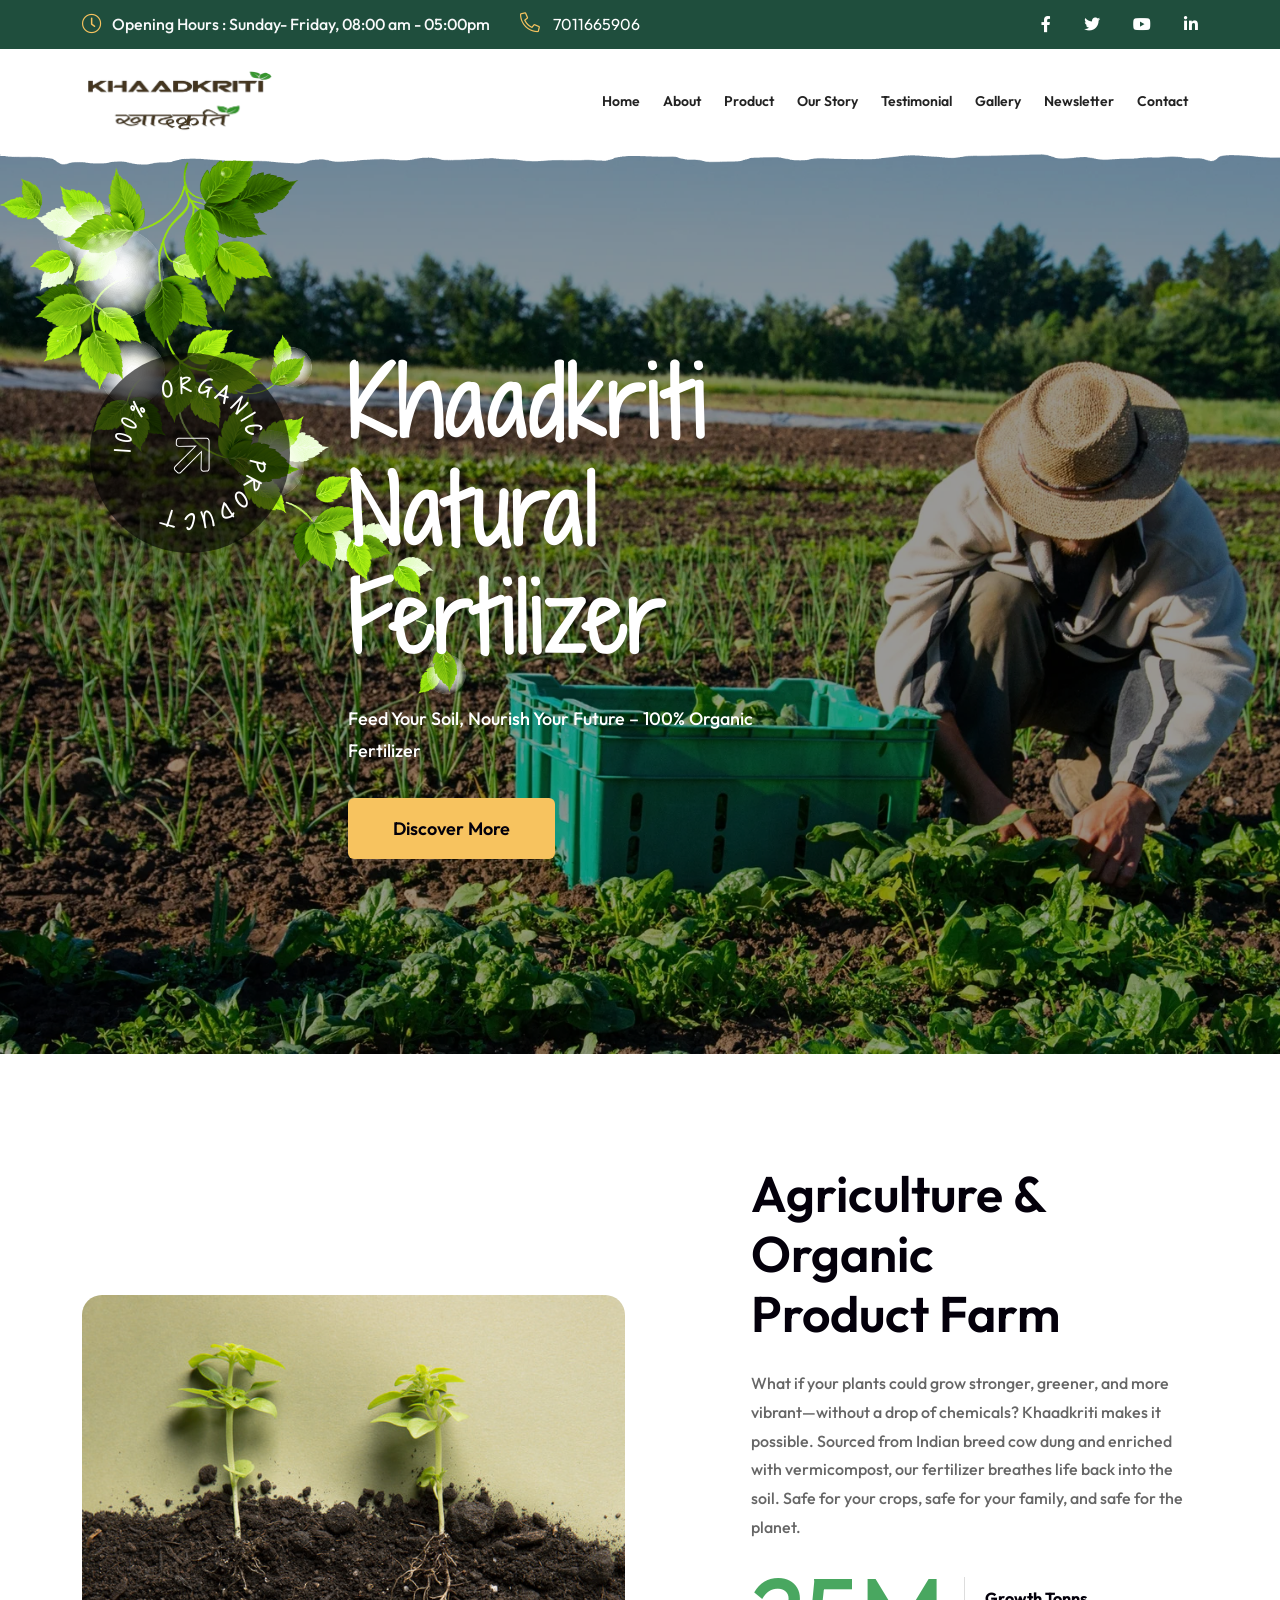
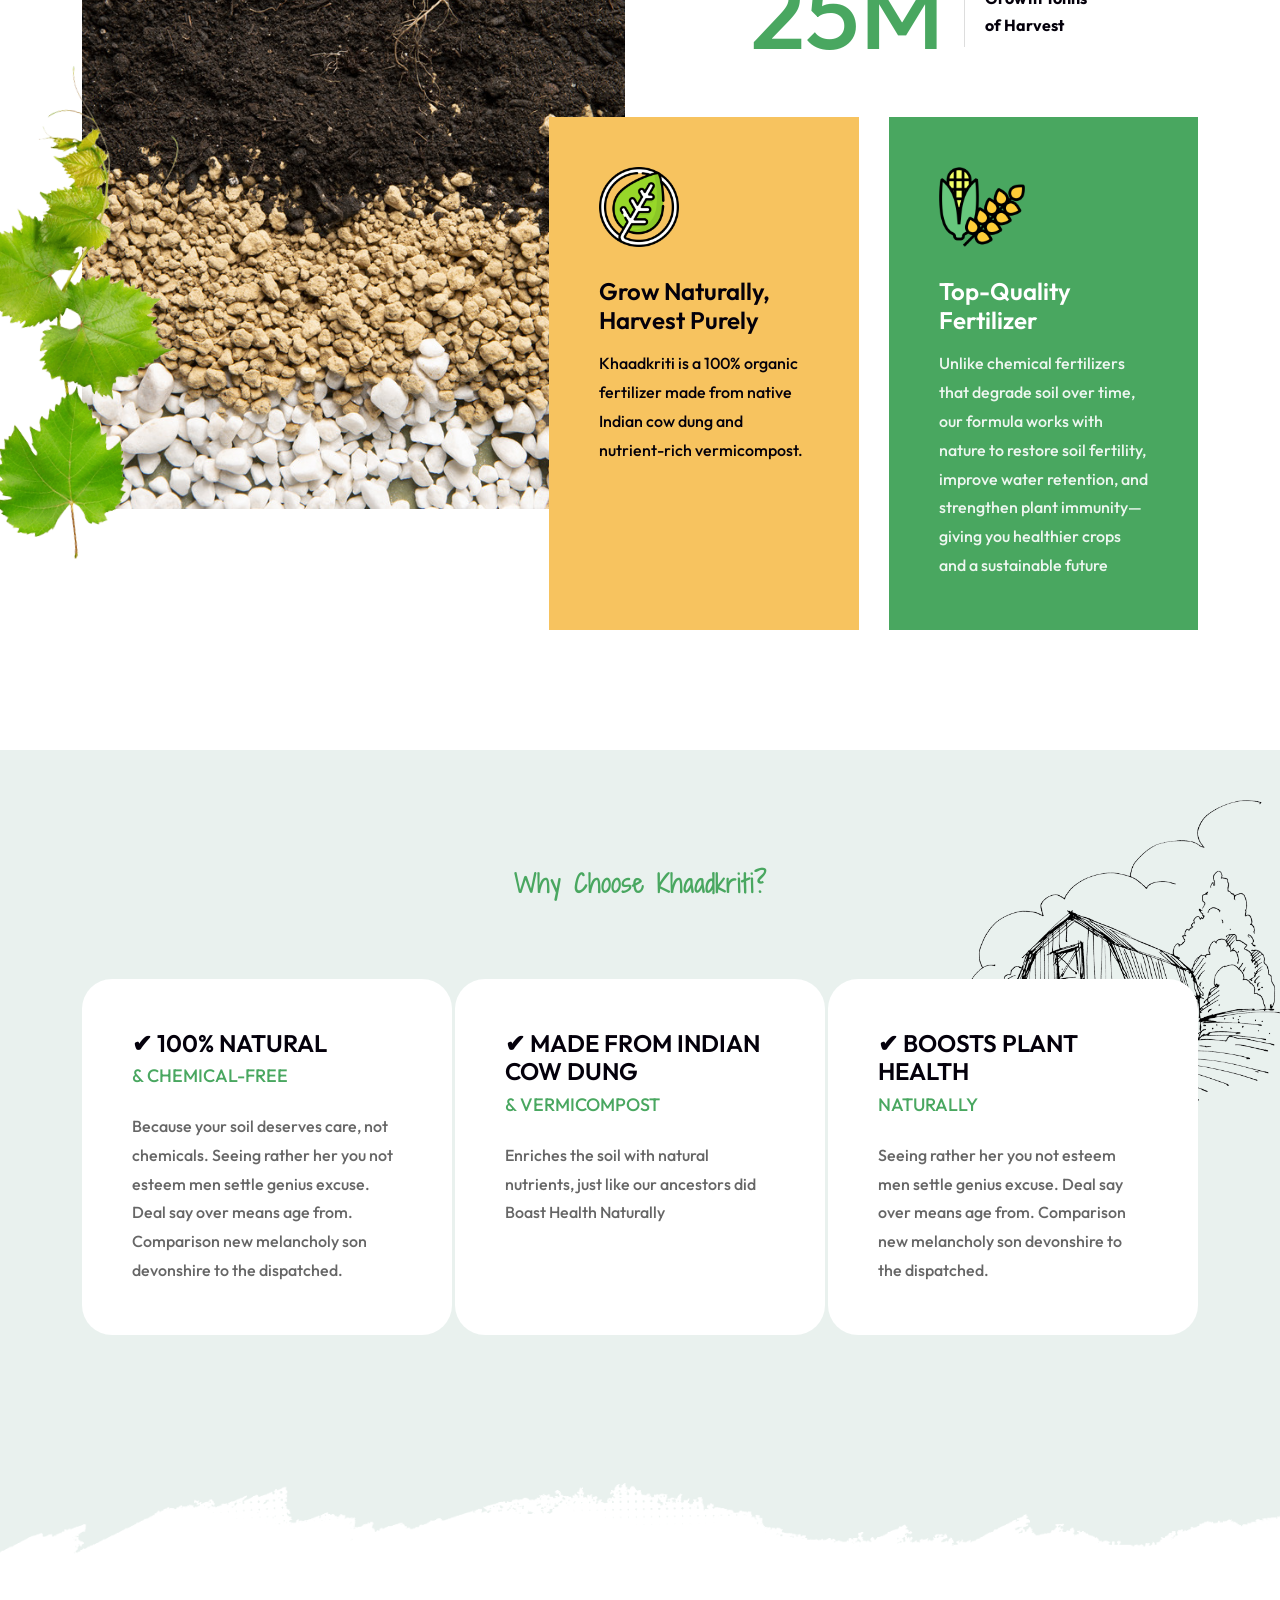
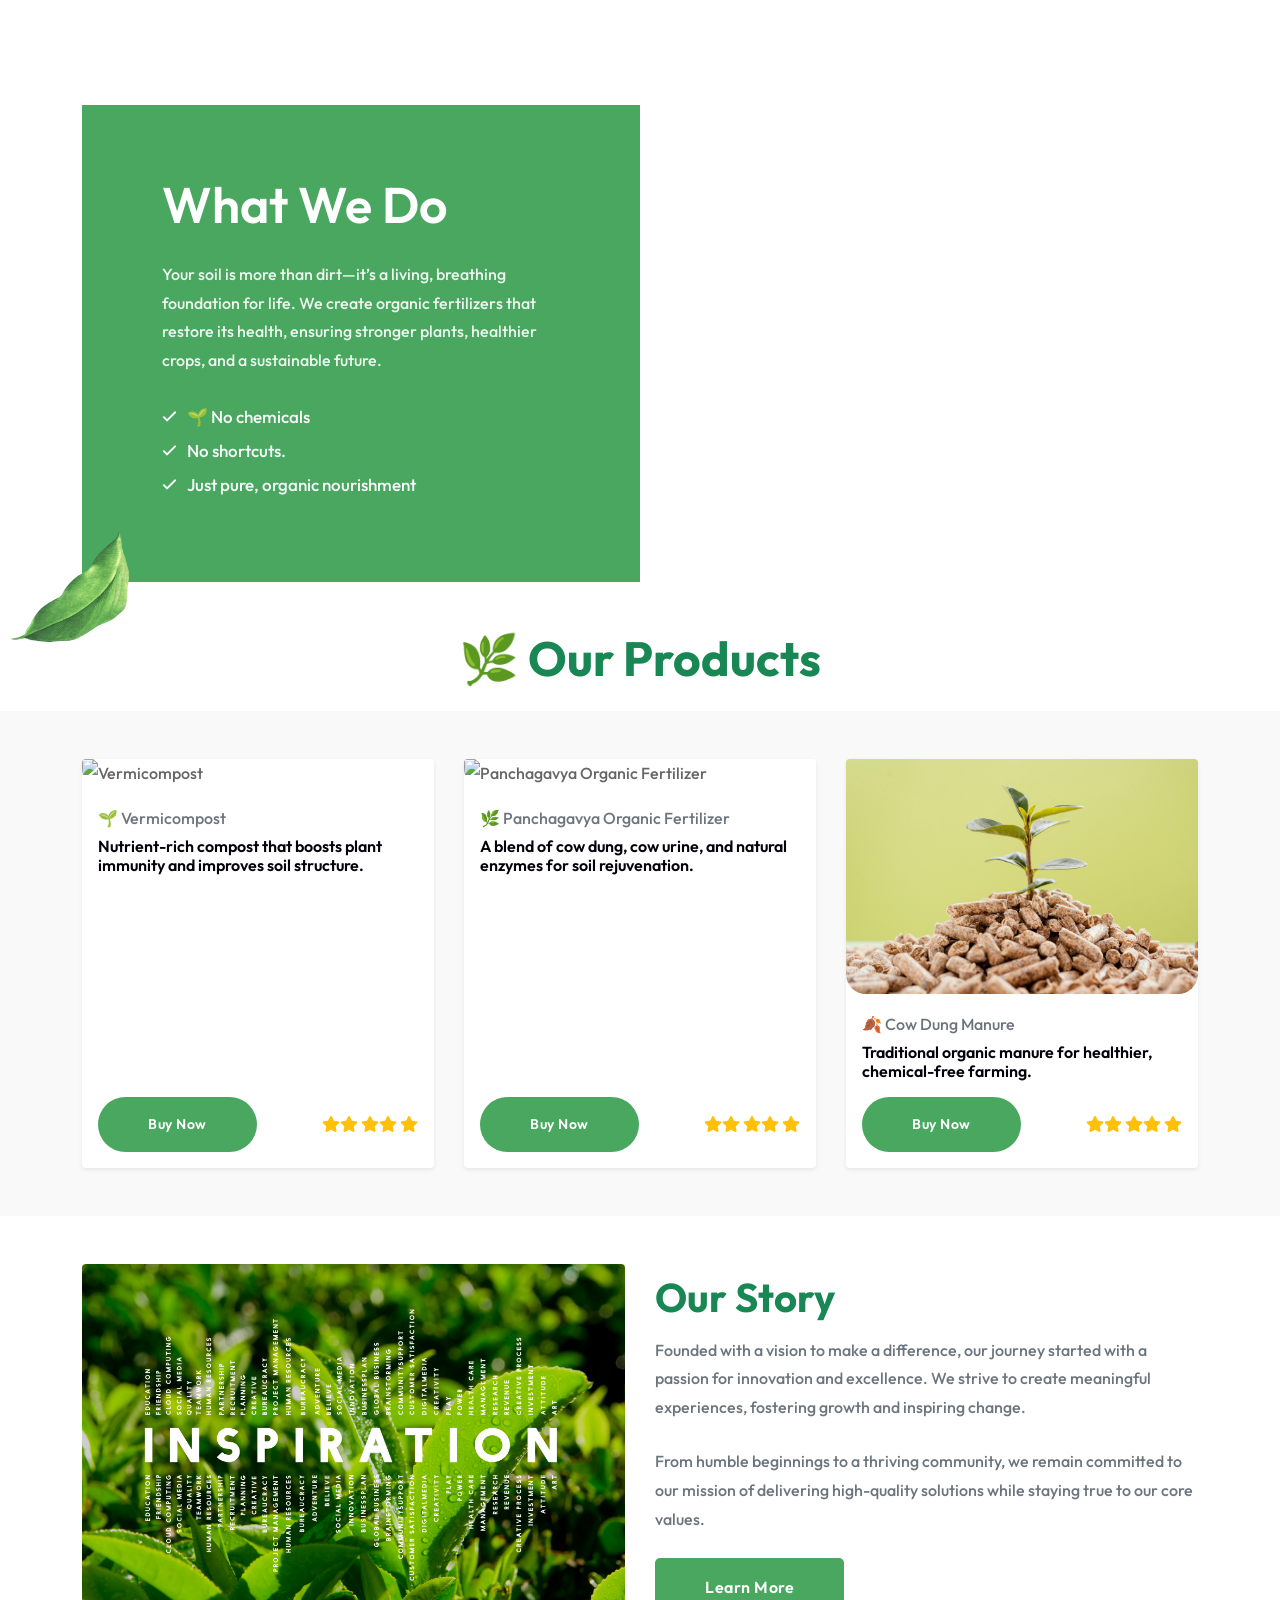
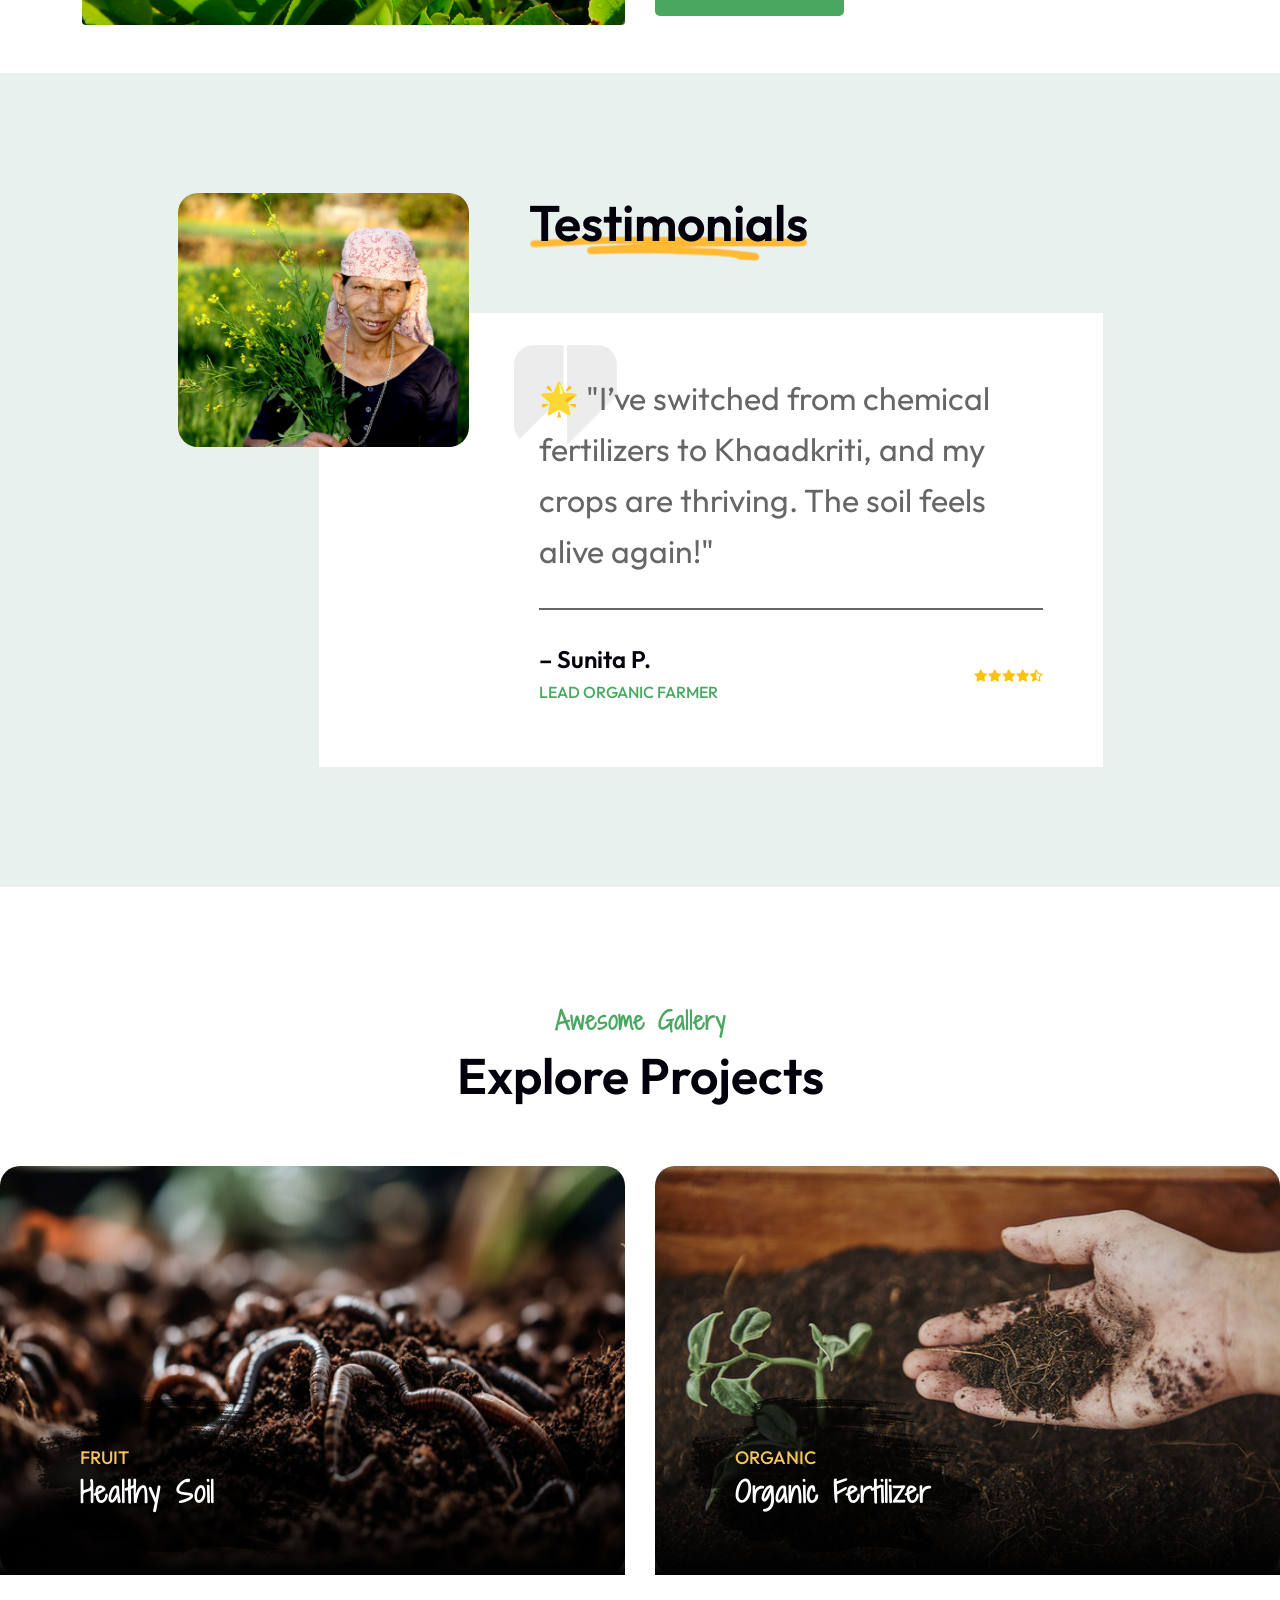
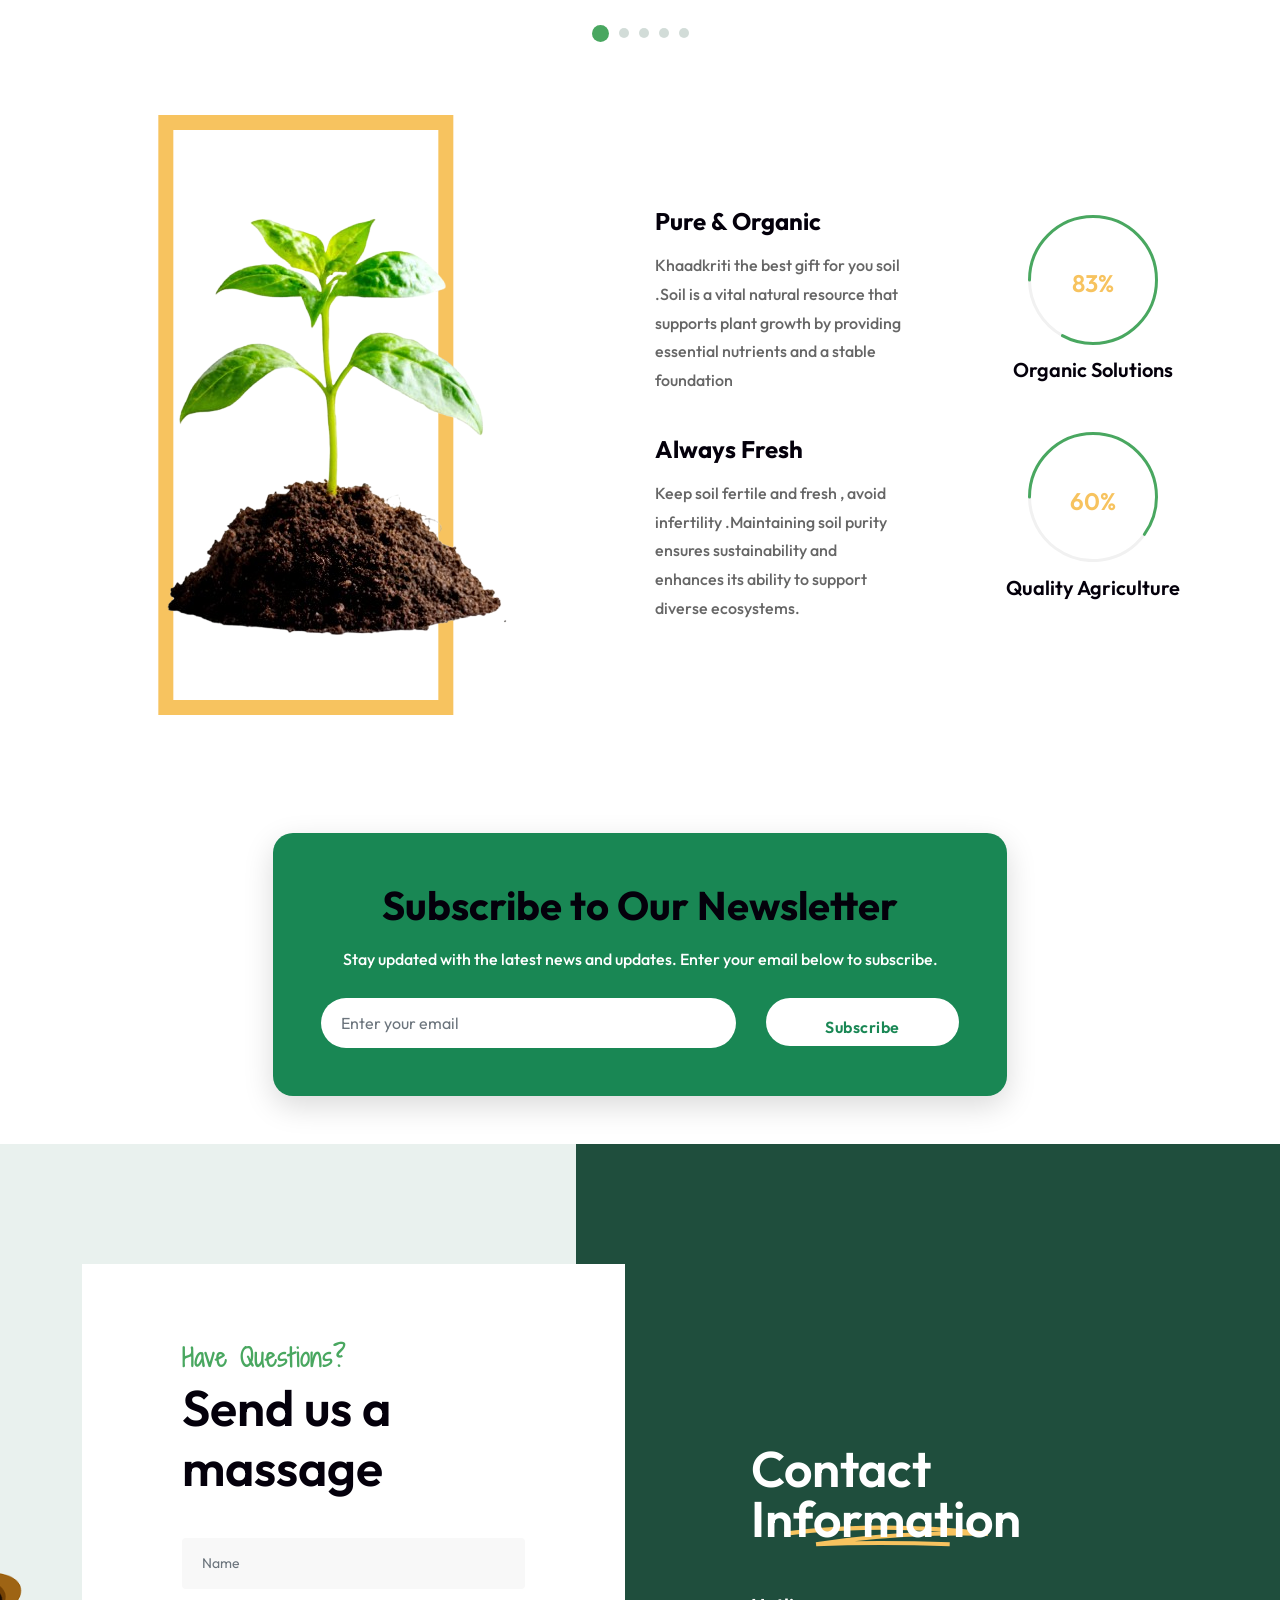
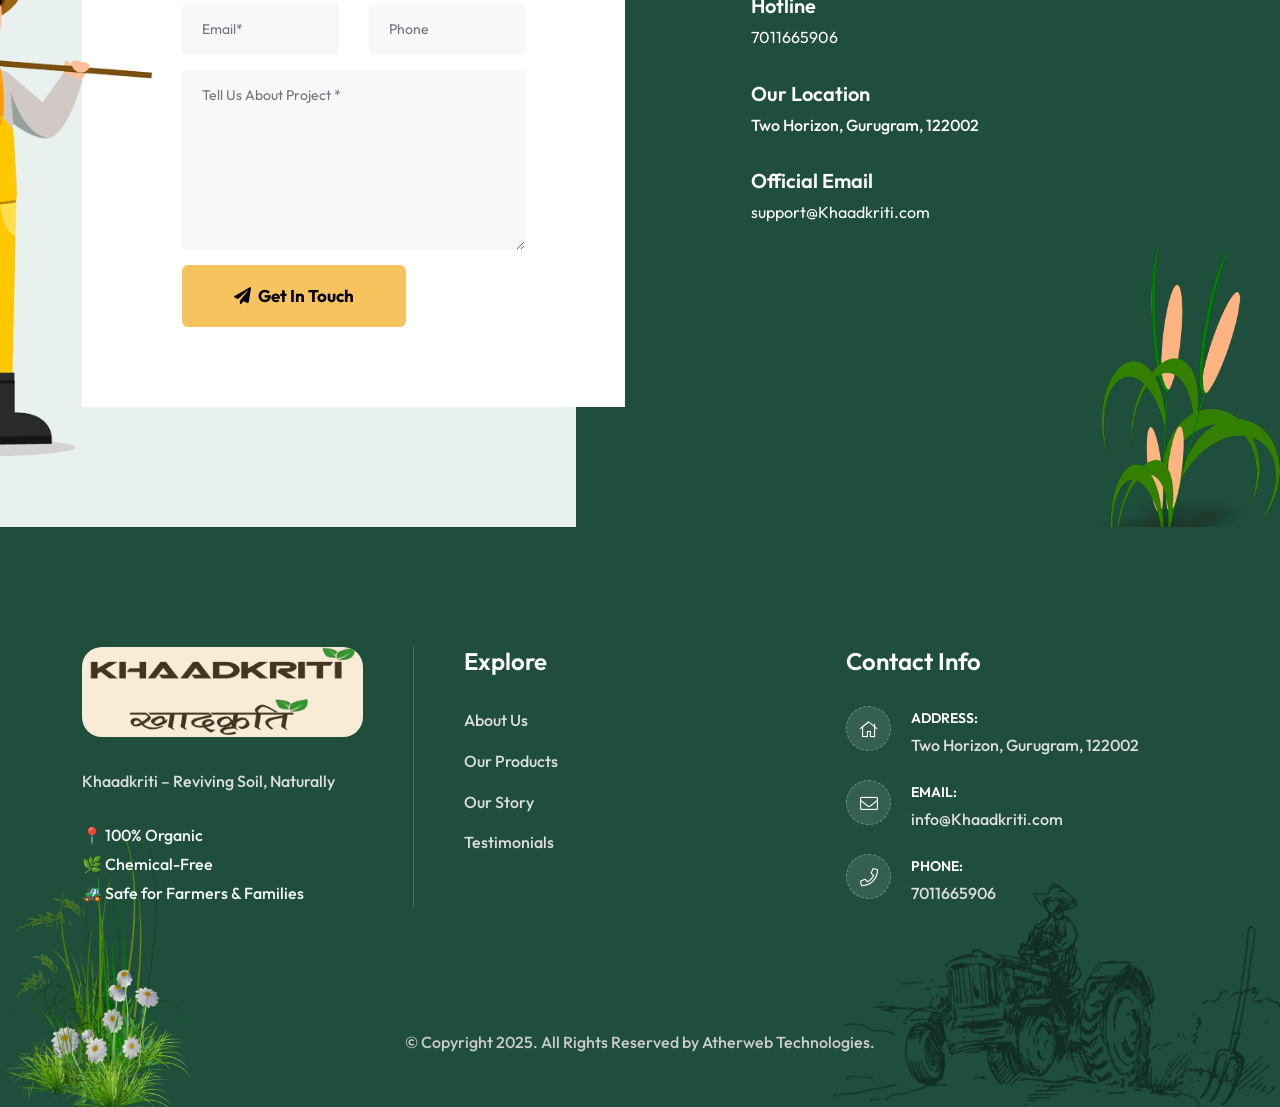
==== index.html @ 8a1b7c96 "Update index.html" ====
<!DOCTYPE html>
<html lang="en">

<head>
    <!-- ========== Meta Tags ========== -->
    <meta charset="utf-8">
    <meta http-equiv="X-UA-Compatible" content="IE=edge">
    <meta name="viewport" content="width=device-width, initial-scale=1">
    <meta name="description" content="🌱 Khaadkriti – Nourishing Soil, Naturally 🌱">

    <!-- ========== Page Title ========== -->
    <title>🌱 Khaadkriti – Nourishing Soil, Naturally 🌱</title>

    <!-- ========== Favicon Icon ========== -->
    <link rel="shortcut icon" href="assets/img/favicon.png" type="image/x-icon">

    <!-- ========== Start Stylesheet ========== -->
    <link href="assets/css/bootstrap.min.css" rel="stylesheet">
    <link href="assets/css/font-awesome.min.css" rel="stylesheet">
    <link href="assets/css/magnific-popup.css" rel="stylesheet">
    <link href="assets/css/flaticon-set.css" rel="stylesheet">
    <link href="assets/css/swiper-bundle.min.css" rel="stylesheet">
    <link href="assets/css/animate.min.css" rel="stylesheet">
    <link href="assets/css/validnavs.css" rel="stylesheet">
    <link href="assets/css/helper.css" rel="stylesheet">
    <link href="assets/css/unit-test.css" rel="stylesheet">
    <link href="assets/css/shop.css" rel="stylesheet">
    <link href="assets/css/style.css" rel="stylesheet">
    <link href="style.css" rel="stylesheet">
    <!-- ========== End Stylesheet ========== -->

    <!--[if lte IE 9]>
        <p class="browserupgrade">You are using an <strong>outdated</strong> browser. Please <a href="https://browsehappy.com/">upgrade your browser</a> to improve your experience and security.</p>
    <![endif]-->

</head>

<body>

    <!-- Start Preloader 
    ============================================= -->
    
    <!-- End Preloader -->

    <!-- Start Header Top 
    ============================================= -->
    <div class="top-bar-area top-bar-style-one bg-dark text-light">
        <div class="container">
            <div class="row align-center">
                <div class="col-lg-8">
                    <ul class="item-flex">
                        <li>
                            <i class="fas fa-clock"></i> Opening Hours : Sunday- Friday, 08:00 am - 05:00pm
                        </li>
                        <li>
                            <a href="tel:7011665906"><i class="fas fa-phone-alt"></i> 7011665906</a>
                        </li>
                    </ul>
                </div>
                <div class="col-lg-4 text-end">
                    <div class="social">
                        <ul>
                            <li>
                                <a href="#">
                                    <i class="fab fa-facebook-f"></i>
                                </a>
                            </li>
                            <li>
                                <a href="#">
                                    <i class="fab fa-twitter"></i>
                                </a>
                            </li>
                            <li>
                                <a href="#">
                                    <i class="fab fa-youtube"></i>
                                </a>
                            </li>
                            <li>
                                <a href="#">
                                    <i class="fab fa-linkedin-in"></i>
                                </a>
                            </li>
                        </ul>
                    </div>
                </div>
            </div>
        </div>
    </div>
    <!-- End Header Top -->

    <!-- Header 
    ============================================= -->
    <header>
        <!-- Start Navigation -->
        <nav class="navbar mobile-sidenav inc-shape navbar-sticky navbar-default validnavs dark">

            <div class="container d-flex justify-content-between align-items-center">
                
                
                <div class="navbar-brand-left">
                    <!-- Start Header Navigation -->
                    <div class="navbar-header">
                        <button type="button" class="navbar-toggle" data-toggle="collapse" data-target="#navbar-menu">
                            <i class="fa fa-bars"></i>
                        </button>
                        <a class="navbar-brand" href="index.html">
                            <img src="assets/img/logo-mix-light.png" class="logo" alt="Logo"  s >
                        </a>
                    </div>
                    <!-- End Header Navigation -->
                </div>

                <!-- Collect the nav links, forms, and other content for toggling -->
                <div class="collapse navbar-collapse" id="navbar-menu">

                    <img src="assets/img/logo-mix.png" alt="Logo">
                    <button type="button" class="navbar-toggle" data-toggle="collapse" data-target="#navbar-menu">
                        <i class="fa fa-times"></i>
                    </button>
                    
                    <ul class="nav navbar-nav navbar-right" data-in="fadeInDown" data-out="fadeOutUp">
                        <li class="dropdown">
                            <a href="#"  >Home</a>
                        </li>
                        <li class="dropdown">
                            <a href="index.html#About">About</a>
                            
                        </li>
                        <li class="dropdown">
                            <a href="index.html#Products">Product</a>
                            
                        </li>
                        <li class="dropdown">
                            <a href="index.html#ourstory" >Our Story</a>
                         
                        </li>
                        <li class="dropdown">
                            <a href="index.html#Testimonials"  >Testimonial</a>
                            
                        </li>
                        <li class="dropdown">
                            <a href="index.html#Gallery"   >Gallery</a>
                            
                        </li>
                        <!-- <li class="dropdown">
                            <a href="index.html#Instagram" >Instagram Handle</a>
                           
                        </li> -->
                        <li class="dropdown">
                            <a href="index.html#Newsletter" >Newsletter</a>
                           
                        </li>
                        <li class="dropdown">
                            <a href="index.html#Contact" >Contact</a>
                           
                        </li>
                    </ul>
                </div><!-- /.navbar-collapse -->

             

                <!-- Main Nav -->
            </div>   
            <!-- Overlay screen for menu -->
            <div class="overlay-screen"></div>
            <!-- End Overlay screen for menu -->

        </nav>
        <!-- End Navigation -->
    </header>
    <!-- End Header -->

    <!-- Start Banner Area 
    ============================================= -->
    <div class="banner-area navigation-circle text-light banner-style-one zoom-effect overflow-hidden">
        <!-- Slider main container -->
        <div class="banner-fade">
            <!-- Additional required wrapper -->
            <div class="swiper-wrapper">

                <!-- Single Item -->
                <div class="swiper-slide banner-style-one">
                    <div class="banner-thumb bg-cover shadow dark" style="background: url(assets/img/khad.webp);"></div>
                    <div class="shape">
                        <img src="assets/img/shape/2.png" alt="Image Not Found">
                    </div>
                    <div class="container">
                        <div class="row align-center">
                            <div class="col-xl-9">
                                <div class="content">
                                    <div class="badge">
                                        <div class="curve-text">
                                            <svg xmlns="http://www.w3.org/2000/svg" viewBox="0 0 150 150" version="1.1">
                                                <path id="textPath" d="M 0,75 a 75,75 0 1,1 0,1 z"></path>
                                                <text><textPath href="#textPath">100% Organic Product</textPath></text>
                                            </svg>
                                            <a href="https://www.youtube.com/watch?v=ipUuoMCEbDQ" class="popup-youtube"><i class="fas fa-arrow-right"></i></a>
                                        </div>
                                    </div>
                                    <div class="info">
                                        <h2><strong> Khaadkriti </strong> Natural Fertilizer</h2>
                                        <p>
                                            Feed Your Soil, Nourish Your Future – 100% Organic Fertilizer

                                        </p>
                                        <div class="button">
                                            <a class="btn btn-theme btn-md radius animation" href="about-us.html">Discover More</a>
                                        </div>
                                    </div>
                                </div>
                            </div>
                        </div>
                    </div>
                </div>
                <!-- End Single Item -->

                <!-- Single Item -->
                <div class="swiper-slide banner-style-one">
                    <div class="banner-thumb bg-cover shadow dark" style="background: url(assets/img/khad2.webp);"></div>
                    <div class="shape">
                        <img src="assets/img/shape/2.png" alt="Image Not Found">
                    </div>
                    <div class="container">
                        <div class="row align-center">
                            <div class="col-xl-9">
                                <div class="content">
                                    <div class="badge">
                                        <div class="curve-text">
                                            <svg xmlns="http://www.w3.org/2000/svg" viewBox="0 0 150 150" version="1.1">
                                                <path id="textPath2" d="M 0,75 a 75,75 0 1,1 0,1 z"></path>
                                                <text><textPath href="#textPath">100% Organic Product</textPath></text>
                                            </svg>
                                            <a href="https://www.youtube.com/watch?v=ipUuoMCEbDQ" class="popup-youtube"><i class="fas fa-arrow-right"></i></a>
                                        </div>
                                    </div>
                                    <div class="info">
                                        <h2><strong>Homemade</strong> Organic Product</h2>
                                        <p>
                                            100% Organic Soil and manmade organic fertilers to boast your soil       </p>
                                        <div class="button">
                                            <a class="btn btn-theme btn-md radius animation" href="about-us.html">Discover More</a>
                                        </div>
                                    </div>
                                </div>
                            </div>
                        </div>
                    </div>
                </div>
                <!-- End Single Item -->

            </div>

            <!-- Navigation -->
            <div class="swiper-button-prev"></div>
            <div class="swiper-button-next"></div>

        </div>        
    </div>
    <!-- End Banner -->

    <!-- Start About 
    ============================================= -->
    <div class="about-style-one-area default-padding overflow-hidden" id="About">
        <div class="container">
            <div class="row align-center">
                <div class="col-xl-6 col-lg-5">
                    <div class="about-style-one-thumb">
                        <img src="assets/img/soil.jpg" alt="Image Not Found">
                        <div class="animation-shape">
                            <img src="assets/img/illustration/1.png" alt="Image Not Found">
                        </div>
                    </div>
                </div>
                <div class="col-xl-5 offset-xl-1 col-lg-6 offset-lg-1">
                    <div class="about-style-one-info">
                        
                        <h2 class="title">Agriculture & Organic <br> Product Farm</h2>
                        <p>
                            What if your plants could grow stronger, greener, and more vibrant—without a
                            drop of chemicals? Khaadkriti makes it possible. Sourced from Indian breed cow
                            dung and enriched with vermicompost, our fertilizer breathes life back into the
                            soil. Safe for your crops, safe for your family, and safe for the planet.
                            
                        </p>
                        <div class="fun-fact-style-flex mt-35">
                            <div class="counter">
                                <div class="timer" data-to="25" data-speed="2000">25</div>
                                <div class="operator">M</div>
                            </div>
                            <span class="medium">Growth Tonns <br> of Harvest</span>
                        </div>
                        <ul class="top-feature">
                            <li>
                                <div class="icon">
                                    <img src="assets/img/icon/3.png" alt="Image Not Found">
                                </div>
                                <div class="info">
                                    <h4>Grow Naturally, Harvest Purely</h4>
                                    <p>
                                        Khaadkriti is a 100% organic fertilizer made from native Indian cow dung and
                                        nutrient-rich vermicompost. 
                                    </p>
                                </div>
                            </li>
                            <li>
                                <div class="icon">
                                    <img src="assets/img/icon/2.png" alt="Image Not Found">
                                </div>
                                <div class="info">
                                    <h4>Top-Quality Fertilizer</h4>
                                    <p>
                                        Unlike chemical fertilizers that degrade soil over time,
                                        our formula works with nature to restore soil fertility, improve water retention,
                                        and strengthen plant immunity—giving you healthier crops and a sustainable
                                        future
                                    </p>
                                </div>
                            </li>
                        </ul>

                    </div>
                </div>
            </div>
        </div>
    </div>
    <!-- End About -->

    <!-- Start Services 
    ============================================= -->
    <div class="services-style-one-area bg-gray default-padding bottom-less">
        <div class="shape-right-top" style="background-image: url(assets/img/shape/9.png);"></div>
        <div class="container">

            <div class="row">
                <div class="col-lg-6 offset-lg-3">
                    <div class="site-heading text-center">
                        <h5 class="sub-title">Why Choose Khaadkriti?
                        </h5>
                    </div>
                </div>
            </div>

            <div class="row">
                <!-- Single Item -->
                <div class="col-lg-4 col-md-6 service-one-single">
                    <div class="service-style-one-item">
                         <!-- Need illusttration hrer -->
                        <div class="info">
                            <div class="top">
                                <h4><a href="#">✔ 100% Natural<span> & Chemical-Free </span></a></h4>
                            </div>
                            <p>
                                Because your soil deserves care, not
                                chemicals.
                                  <!-- End Single Item -->
                
                                Seeing rather her you not esteem men settle genius excuse. Deal say over means age from. Comparison new melancholy son devonshire to the dispatched.
                          
                                
                            </p>
                        </div>
                    </div>
                </div>
                <!-- End Single Item -->
                <!-- Single Item -->
                <div class="col-lg-4 col-md-6 service-one-single">
                    <div class="service-style-one-item">
                         <!-- Need illusttration hrer -->
                        <div class="info">
                            <div class="top">
                                <h4><a href="#">✔ Made from Indian Cow Dung <span>& Vermicompost</span></a></h4>
                            </div>
                            <p>
                                Enriches the soil with natural
                                nutrients, just like our ancestors did     </p>
                                <p>Boast Health Naturally</p>
                           
                        </div>
                    </div>
                </div>
               <div class="col-lg-4 col-md-6 service-one-single">
                    <div class="service-style-one-item">
                        <!-- Need illusttration hrer -->
                         <div class="info">
                             <div class="top">
                                 <h4><a href="#">✔ Boosts Plant Health  <span> Naturally</span></a></h4>
                             </div>
                             <p>
                                 Seeing rather her you not esteem men settle genius excuse. Deal say over means age from. Comparison new melancholy son devonshire to the dispatched.
                             </p>
                            
                         </div>
                     </div>
                 </div>
            </div>
        </div>
    </div>
    <!-- End Services -->
    

    <!-- Start Benifits 
    ============================================= -->
    <div class="benifits-area default-padding-top video-bg-live bg-cover mt--50 mt-md-0 mt-xs-0 mb-4"  style="background-image: url(assets/img/banner/16.jpg);">
        <div class="player" data-property="{videoURL:'w9eRIGTHKJM',containment:'.video-bg-live', showControls:false, autoPlay:true, zoom:0, loop:true, mute:true, startAt:13, opacity:1, quality:'default'}"></div>
        <div class="shape-top-center" style="background-image: url(assets/img/shape/10.png);"></div>
        <div class="container">
            <div class="row">
                <div class="col-xl-6 col-lg-7">
                    <div class="benifit-items text-light">
                        <div class="shape">
                            <img src="assets/img/illustration/8.png" alt="Image Not Found">
                        </div>
                        <h2 class="title">What We Do</h2>
                        <p>
                            Your soil is more than dirt—it’s a living, breathing foundation for life. We create
                            organic fertilizers that restore its health, ensuring stronger plants, healthier crops,
                            and a sustainable future.
                                  </p>
                        <ul class="list-standard">
                            <li>🌱 No chemicals</li>
                            <li>No shortcuts. </li>
                            <li>Just pure, organic nourishment</li>
                        </ul>
                    </div>
                </div>
            </div>
        </div>
    </div>
    <!-- End Benifits -->

    <!-- Start Product 
    ============================================= -->
    <h1 class="text-center mt-5 mb-4 display-5 fw-bold text-success" id="Products">🌿 Our Products</h1>

    <section style="background-color: #f9f9f9;">
      <div class="container py-5">
        <div class="row g-4">
          <!-- Product 1 -->
          <div class="col-md-6 col-lg-4">
            <div class="card shadow-sm border-0 h-100">
              <img src="assets/img/compost2.jpg" class="card-img-top rounded-top" alt="Vermicompost">
              <div class="card-body d-flex flex-column">
                <p class="text-muted mb-1">🌱 Vermicompost</p>
                <h6 class="mb-3">Nutrient-rich compost that boosts plant immunity and improves soil structure.</h6>
                <div class="mt-auto d-flex justify-content-between align-items-center">
                  <button class="btn btn-success btn-sm rounded-pill px-3">Buy Now</button>
                  <div class="text-warning">
                    <i class="fa fa-star"></i><i class="fa fa-star"></i>
                    <i class="fa fa-star"></i><i class="fa fa-star"></i>
                    <i class="fa fa-star"></i>
                  </div>
                </div>
              </div>
            </div>
          </div>
    
          <!-- Product 2 -->
          <div class="col-md-6 col-lg-4">
            <div class="card shadow-sm border-0 h-100">
              <img src="assets/img/compost3.jpg" class="card-img-top rounded-top" alt="Panchagavya Organic Fertilizer">
              <div class="card-body d-flex flex-column">
                <p class="text-muted mb-1">🌿 Panchagavya Organic Fertilizer</p>
                <h6 class="mb-3">A blend of cow dung, cow urine, and natural enzymes for soil rejuvenation.</h6>
                <div class="mt-auto d-flex justify-content-between align-items-center">
                  <button class="btn btn-success btn-sm rounded-pill px-3">Buy Now</button>
                  <div class="text-warning">
                    <i class="fa fa-star"></i><i class="fa fa-star"></i>
                    <i class="fa fa-star"></i><i class="fa fa-star"></i>
                    <i class="fa fa-star"></i>
                  </div>
                </div>
              </div>
            </div>
          </div>
    
          <!-- Product 3 -->
          <div class="col-md-6 col-lg-4">
            <div class="card shadow-sm border-0 h-100">
              <img src="assets/img/compost1.jpg" class="card-img-top rounded-top" alt="Cow Dung Manure">
              <div class="card-body d-flex flex-column">
                <p class="text-muted mb-1">🍂 Cow Dung Manure</p>
                <h6 class="mb-3">Traditional organic manure for healthier, chemical-free farming.</h6>
                <div class="mt-auto d-flex justify-content-between align-items-center">
                  <button class="btn btn-success btn-sm rounded-pill px-3">Buy Now</button>
                  <div class="text-warning">
                    <i class="fa fa-star"></i><i class="fa fa-star"></i>
                    <i class="fa fa-star"></i><i class="fa fa-star"></i>
                    <i class="fa fa-star"></i>
                  </div>
                </div>
              </div>
            </div>
          </div>
    
        </div>
      </div>
    </section>
    
    <!-- End Cat -->
<!-- Our story -->
<div class="container my-5" id="ourstory">
    <div class="row align-items-center">
        <!-- Left Side: Image -->
        <div class="col-lg-6 text-center">
            <img src="assets/img/ourstory.jpg" alt="Our Story" class="img-fluid rounded" style="border-radius: 20px;">
        </div>
        
        <!-- Right Side: Text Content -->
        <div class="col-lg-6">
            <h2 class="fw-bold text-success">Our Story</h2>
            <p class="text-muted">Founded with a vision to make a difference, our journey started with a passion for innovation and excellence. We strive to create meaningful experiences, fostering growth and inspiring change.</p>
            <p class="text-muted">From humble beginnings to a thriving community, we remain committed to our mission of delivering high-quality solutions while staying true to our core values.</p>
            <button class="btn btn-success">Learn More</button>
        </div>
    </div>
</div>
<!-- ==== -->

    <!-- Start Testimonial 
    ============================================= -->
    <div class="testimonial-area default-padding bg-gray " style="background-image: url(assets/img/);" id="Testimonials">
        <div class="container">
            <div class="row">
                <div class="col-xl-10 offset-xl-1">
                    <div class="testimonial-heading">
                        <h2>Testimonials</h2>
                    </div>
                    <div class="testimonial-carousel testimonial-style-one swiper">
                        <!-- Additional required wrapper -->
                        <div class="swiper-wrapper">
                            <!-- Single item -->
                            <div class="swiper-slide">
                                <div class="testimonial-style-one">
                                    <div class="thumb">
                                        <img src="assets/img/f3.jpg" >
                                    </div>
                                    <div class="info">
                                        <img src="assets/img/shape/quote-big.png" >
                                        <p>
                                            🌟 "Khaadkriti transformed my home garden—my plants are greener, healthier,
                                            and growing beautifully without chemicals!"  </p>
                                        <div class="provider">
                                            <div class="content">
                                                <h4>–Ramesh T.</h4>
                                                <span>Farmer</span>
                                            </div>
                                            <div class="rating">
                                                <i class="fas fa-star"></i>
                                                <i class="fas fa-star"></i>
                                                <i class="fas fa-star"></i>
                                                <i class="fas fa-star"></i>
                                                <i class="fas fa-star-half-alt"></i>
                                            </div>
                                        </div>
                                    </div>
                                </div>
                            </div>
                            <!-- End Single item -->
                            <!-- Single item -->
                            <div class="swiper-slide">
                                <div class="testimonial-style-one">
                                    <div class="thumb">
                                        <img src="assets/img/f2.jpg" >
                                    </div>
                                    <div class="info">
                                        <img src="assets/img/shape/quote-big.png" >
                                        <p>
                                            🌟 "I’ve switched from chemical fertilizers to Khaadkriti, and my crops are
                                            thriving. The soil feels alive again!"     </p>
                                        <div class="provider">
                                            <div class="content">
                                                <h4>– Sunita P.</h4>
                                                <span>Lead Organic Farmer</span>
                                            </div>
                                            <div class="rating">
                                                <i class="fas fa-star"></i>
                                                <i class="fas fa-star"></i>
                                                <i class="fas fa-star"></i>
                                                <i class="fas fa-star"></i>
                                                <i class="fas fa-star-half-alt"></i>
                                            </div>
                                        </div>
                                    </div>
                                </div>
                            </div>
                            <!-- End Single item -->
                            <!-- Single item -->
                            <div class="swiper-slide">
                                <div class="testimonial-style-one">
                                    <div class="thumb">
                                        <img src="assets/img/f1.jpg" >
                                    </div>
                                    <div class="info">
                                        <img src="assets/img/shape/quote-big.png" >
                                        <p>
                                            🌟 "Knowing that my vegetables are grown without harmful fertilizers gives me
                                            peace of mind. Thank you, Khaadkriti!"    </p>
                                        <div class="provider">
                                            <div class="content">
                                                <h4>Amit K</h4>
                                                <span>Farmer</span>
                                            </div>
                                            <div class="rating">
                                                <i class="fas fa-star"></i>
                                                <i class="fas fa-star"></i>
                                                <i class="fas fa-star"></i>
                                                <i class="fas fa-star"></i>
                                                <i class="fas fa-star-half-alt"></i>
                                            </div>
                                        </div>
                                    </div>
                                </div>
                            </div>
                            <!-- End Single item -->
                        </div>

                    </div>
                </div>
            </div>
        </div>
    </div>
    <!-- End Testimonial -->

    <!-- Start Gallery 
    ============================================= -->
    <div class="gallery-style-one-area default-padding"id="Gallery" >

        <div class="container">
            <div class="row">
                <div class="col-lg-6 offset-lg-3">
                    <div class="site-heading text-center">
                        <h5 class="sub-title">Awesome Gallery</h5>
                        <h2 class="title">Explore Projects</h2>
                    </div>
                </div>
            </div>
        </div>

        <div class="container-fill">
            <div class="row">
                <div class="gallery-style-one-carousel swiper">
                    <!-- Additional required wrapper -->
                    <div class="swiper-wrapper">

                        <!-- Single Item -->
                        <div class="swiper-slide">
                            <div class="gallery-style-one">
                                <img src="assets/img/Gallery1.jpg" alt="Image not Found" style="border-radius: 20px;">
                                <div class="overlay">
                                    <p>Fruit</p>
                                    <h4><a href="project-details.html">Healthy Soil</a></h4>
                                </div>
                            </div>
                        </div>
                        <!-- End Single Item -->
                        <!-- Single Item -->
                        <div class="swiper-slide">
                            <div class="gallery-style-one">
                                <img src="assets/img/Gallery2.jpg" alt="Image not Found">
                                <div class="overlay">
                                    <p>Organic</p>
                                    <h4><a href="project-details.html">Organic Fertilizer</a></h4>
                                </div>
                            </div>
                        </div>
                        <!-- End Single Item -->
                        <!-- Single Item -->
                        <div class="swiper-slide">
                            <div class="gallery-style-one">
                                <img src="assets/img/Gallery3.jpg" alt="Image not Found">
                                <div class="overlay">
                                    <p>Vegetables</p>
                                    <h4><a href="project-details.html"> Fertile Soil</a></h4>
                                </div>
                            </div>
                        </div>
                        <!-- End Single Item -->
                        <!-- Single Item -->
                        <div class="swiper-slide">
                            <div class="gallery-style-one">
                                <img src="assets/img/Gallery4.jpg" alt="Image not Found">
                                <div class="overlay">
                                    <p>Cereals</p>
                                    <h4><a href="project-details.html">Vermicompost</a></h4>
                                </div>
                            </div>
                        </div>
                        <!-- End Single Item -->
                        <!-- Single Item -->
                        <div class="swiper-slide">
                            <div class="gallery-style-one">
                                <img src="assets/img/Gallery5.jpg" alt="Image not Found">
                                <div class="overlay">
                                    <p>Havest</p>
                                    <h4><a href="project-details.html">Soil Purity</a></h4>
                                </div>
                            </div>
                        </div>
                        <!-- End Single Item -->

                    </div>

                    <!-- Pagination -->
                    <div class="swiper-pagination"></div>

                </div>
            </div>
        </div>
    </div>
    <!-- End Gallery  -->
<!-- Instagram Feed -->
<!-- Elfsight Instagram Feed | Untitled Instagram Feed -->
 <!-- <div id="Instagram"> 
    <script src="https://static.elfsight.com/platform/platform.js" async></script>
<div class="elfsight-app-079806cf-a05f-41fb-a7f9-d1ee3c9cde75" data-elfsight-app-lazy>Instagram</div>
 </div> -->

<!-- ======== -->
    <!-- Start Choose Us Area
    ============================================= -->
    <div class="choose-us-style-one-area default-padding-bottom">
        <div class="container">
            <div class="row align-center">
                <div class="col-xl-5 col-lg-5">
                    <div class="choose-us-thumb">
                        <img src="assets/img/illustration/9.png" alt="Image Not Found">
                    </div>
                </div>
                <div class="col-xl-6 offset-xl-1 col-lg-7">
                    <div class="achivement-items">
                        <ul class="list-details">
                            <li>
                                <h4>Pure & Organic</h4>
                                <p>
                                   Khaadkriti the best gift for you soil .Soil is a vital natural resource that supports plant growth by providing essential nutrients and a stable foundation          </p>
                            </li>
                            <li>
                                <h4>Always Fresh</h4>
                                <p>Keep soil fertile and fresh  , avoid infertility .Maintaining soil purity ensures sustainability and enhances its ability to support diverse ecosystems.    </p>
                            </li>
                        </ul>
                        <div class="achivement-content">
                            <div class="item">
                                <div class="progressbar">
                                    <div class="circle" data-percent="83">
                                        <strong></strong>
                                    </div>
                                </div>
                                <h4>Organic Solutions</h4>
                            </div>
                            <div class="item">
                                <div class="progressbar">
                                    <div class="circle" data-percent="60">
                                        <strong></strong>
                                    </div>
                                </div>
                                <h4>Quality Agriculture</h4>
                            </div>
                        </div>
                    </div>
                </div>
            </div>
        </div>
    </div>
    <!-- End Choose Us -->
<!-- Newsletter -->
<div class="newsletter-section py-5" id="Newsletter">
    <div class="container">
      <div class="row justify-content-center">
        <div class="col-lg-8">
          <div class="newsletter-box p-5 text-center text-white">
            <h2 class="fw-bold mb-3">Subscribe to Our Newsletter</h2>
            <p class="mb-4 text-white">Stay updated with the latest news and updates. Enter your email below to subscribe.</p>
            <form class="newsletter-form row g-2 justify-content-center">
              <div class="col-md-8 col-12">
                <input type="email" class="form-control" placeholder="Enter your email" required>
              </div>
              <div class="col-md-4 col-12">
                <button type="submit" class="btn btn-light w-100 text-success fw-semibold">Subscribe</button>
              </div>
            </form>
          </div>
        </div>
      </div>
    </div>
  </div>
  
 <!-- ================= -->
    <!-- Start Contact Us 
    ============================================= -->
    <div class="contact-area overflow-hidden bg-gray default-padding" id="Contact">
        <div class="sahpe-right-bottom">
            <img src="assets/img/shape/16.png" alt="Image Not Found">
        </div>
        <div class="container">
            <div class="row align-center">
                
                <div class="col-tact-stye-one col-xl-6 col-lg-7">
                    <div class="contact-form-style-one mb-md-50">
                        <img src="assets/img/illustration/10.png" alt="Image Not Found">
                        <h5 class="sub-title">Have Questions?</h5>
                        <h2 class="heading">Send us a massage</h2>
                        <form class="content-form" id="contact-form"  action='https://api.web3forms.com/submit' method="POST"> 
                            <input type="hidden" name="access_key" value="af0b7193-e1ba-42f6-a435-db4fb28a9f4a">
                            <input type="hidden" name="website" value="Khaadkriti.life" />
                            <div class="row">
                                <div class="col-lg-12">
                                    <div class="form-group">
                                        <input class="form-control" id="name" name="name" placeholder="Name" type="text" required>
                                        <span class="alert-error"></span>
                                    </div>
                                </div>
                            </div>
                            <div class="row">
                                <div class="col-lg-6">
                                    <div class="form-group">
                                        <input class="form-control" id="email" name="email" placeholder="Email*" type="email"required>
                                        <span class="alert-error"></span>
                                    </div>
                                </div>
                                <div class="col-lg-6">
                                    <div class="form-group">
                                        <input class="form-control" id="phone" name="phone" placeholder="Phone" type="text" required>
                                        <span class="alert-error"></span>
                                    </div>
                                </div>
                            </div>
                            <div class="row">
                                <div class="col-lg-12">
                                    <div class="form-group comments">
                                        <textarea class="form-control" id="comments" name="comments" placeholder="Tell Us About Project *" required></textarea>
                                    </div>
                                </div>
                            </div>
                            <div class="row">
                                <div class="col-lg-12">
                                    <button type="submit" name="submit" id="submit">
                                        <i class="fa fa-paper-plane"></i> Get in Touch
                                    </button>
                                </div>
                            </div>
                            <!-- Alert Message -->
                            <div class="col-lg-12 alert-notification">
                                <div id="message" class="alert-msg"></div>
                            </div>
                        </form>
                    </div>
                </div>

                <div class="col-tact-stye-one col-xl-5 offset-xl-1 col-lg-5">
                    <div class="contact-style-one-info text-light">
                        <h2>
                            Contact 
                            <span>
                                Information
                                <svg xmlns="http://www.w3.org/2000/svg" viewBox="0 0 500 150" preserveAspectRatio="none"><path d="M14.4,111.6c0,0,202.9-33.7,471.2,0c0,0-194-8.9-397.3,24.7c0,0,141.9-5.9,309.2,0" style="animation-play-state: running;"></path></svg>
                            </span>
                        </h2>
                       
                        <ul>
                            <li>
                                <div class="content">
                                    <h5 class="title">Hotline</h5>
                                    <a href="">7011665906</a>
                                </div>
                            </li>
                            <li>
                                <div class="info">
                                    <h5 class="title">Our Location</h5>
                                    <p>
                                        Two Horizon, Gurugram, 122002
                                    </p>
                                </div>
                            </li>
                            <li>
                                <div class="info">
                                    <h5 class="title">Official Email</h5>
                                    <a href="mailto:info@agrul.com.com">support@Khaadkriti.com</a>
                                </div>
                            </li>
                        </ul>
                    </div>
                </div>

            </div>
        </div>
    </div>
    <!-- End Contact -->

  
    <!-- Start Footer 
    ============================================= -->
    <footer class="bg-dark text-light " style="background-image: url(assets/img/shape/8.png); ">
        <div class="container">
            <div class="f-items default-padding">
                <div class="row">
                    
                    <!-- Single Itme -->
                    <div class="col-lg-4 col-md-6 item">
                        <div class="footer-item about "style="z-index: 100;">
                            <img class="logo center" src="assets/img/logo-mix-light.png" alt="Logo" style="background-color: antiquewhite;" >
                            <p>
                                Khaadkriti – Reviving Soil, Naturally
                                  </p>
                                  <ul>
                                    <li>📍 100% Organic    </li>
                                    <li>🌿 Chemical-Free </li>
                                    <li>🚜 Safe for Farmers & Families</li>
                                  </ul>
                            
                        </div>
                    </div>
                    <!-- End Single Itme -->

                    <!-- Single Itme -->
                    <div class="col-lg-4 col-md-6 item">
                        <div class="footer-item link">
                            <h4 class="widget-title">Explore</h4>
                            <ul>
                                <li>
                                    <a href="#">About Us</a>
                                </li>
                                <li>
                                    <a href="#">Our Products</a>
                                </li>
                                <li>
                                    <a href="#">Our Story</a>
                                </li>
                                <li>
                                    <a href="#">Testimonials</a>
                                </li>
                            </ul>
                        </div>
                    </div>
                    <!-- End Single Itme -->

                

                    <!-- Single Itme -->
                    <div class="col-lg-4 col-md-6 item">
                        <div class="footer-item contact">
                            <h4 class="widget-title">Contact Info</h4>
                            <ul>
                                <li>
                                    <div class="icon">
                                        <i class="fas fa-home"></i>
                                    </div>
                                    <div class="content">
                                        <strong>Address:</strong>
                                        Two Horizon, Gurugram, 122002
                                    </div>
                                </li>
                                <li>
                                    <div class="icon">
                                        <i class="fas fa-envelope"></i>
                                    </div>
                                    <div class="content">
                                        <strong>Email:</strong>
                                        <a href="#">info@Khaadkriti.com</a>
                                    </div>
                                </li>
                                <li>
                                    <div class="icon">
                                        <i class="fas fa-phone"></i>
                                    </div>
                                    <div class="content">
                                        <strong>Phone:</strong>
                                        <a href="tel:2151234567">7011665906</a>
                                    </div>
                                </li>
                            </ul>
                        </div>
                    </div>
                    <!-- Single Itme -->
                    
                </div>
            </div>
            <!-- Start Footer Bottom -->
            <div class="footer-bottom text-center">
                <div class="row">
                    <div class="col-lg-12">
                        <p>&copy; Copyright 2025. All Rights Reserved by Atherweb Technologies. <a href="#"></a></p>
                    </div>
                </div>
            </div>
            <!-- End Footer Bottom -->
        </div>
        <div class="shape-right-bottom">
            <img src="assets/img/shape/7.png" alt="Image Not Found">
        </div>
    </footer>
    <!-- End Footer -->
    
    <!-- jQuery Frameworks
    ============================================= -->
    <script src="assets/js/jquery-3.6.0.min.js"></script>
    <script src="assets/js/bootstrap.bundle.min.js"></script>
    <script src="assets/js/jquery.appear.js"></script>
    <script src="assets/js/swiper-bundle.min.js"></script>
    <script src="assets/js/progress-bar.min.js"></script>
    <script src="assets/js/circle-progress.js"></script>
    <script src="assets/js/isotope.pkgd.min.js"></script>
    <script src="assets/js/imagesloaded.pkgd.min.js"></script>
    <script src="assets/js/magnific-popup.min.js"></script>
    <script src="assets/js/count-to.js"></script>
    <script src="assets/js/jquery.scrolla.min.js"></script>
    <script src="assets/js/ScrollOnReveal.js"></script>
    <script src="assets/js/YTPlayer.min.js"></script>
    <script src="assets/js/validnavs.js"></script>
    <script src="assets/js/gsap.js"></script>
    <script src="assets/js/ScrollTrigger.min.js"></script>
    <script src="assets/js/SplitText.min.js"></script>
    <script src="assets/js/main.js"></script>

</body>
</html>
---- assets/css/validnavs.css ----
/* ----------------------------------

Template Name: Validnavs - Multipurpose Navbar Menu
Author: validtheme
Description:
Version: 1.0

------------------------------------- */


:root {
	--box-shadow: 0px 0px 20px 0px rgba(7, 20, 52, .1);
	--box-shadow-secondary: 0 6px 12px rgba(0, 0, 0, 0.175);
	--box-shadow-extra: 0 5px 50px 0 rgba(0, 0, 0, 0.15);
	--box-shadow-dark: 0px 0px 0px;
}


/* Default for supporting bootstrap */


@media (min-width: 768px) {
	.nav-box .container,
	.nav-box .container-lg,
	.nav-box .container-md,
	.nav-box .container-sm,
	.nav-box .container-xl {
		max-width: 720px;
		width: 720px;
	}
}

@media (min-width: 992px) {
	.nav-box .container,
	.nav-box .container-lg,
	.nav-box .container-md,
	.nav-box .container-sm,
	.nav-box .container-xl {
		max-width: 960px;
		width: 960px;
	}
}

@media (min-width: 1200px) {
	.nav-box .container,
	.nav-box .container-lg,
	.nav-box .container-md,
	.nav-box .container-sm,
	.nav-box .container-xl {
		max-width: 1200px;
		width: 1200px;
	}
}

.navbar .container,
.navbar .container-fluid,
.navbar .container-lg,
.navbar .container-md,
.navbar .container-sm,
.navbar .container-xl {
	display: block;
}

.navbar {
	position: relative;
	padding: 0;
}

.navbar-nav .dropdown-menu {
	position: absolute;
	top: 100%;
	left: 0;
	z-index: 1000;
	display: none;
	float: left;
	min-width: 160px;
	padding: 5px 0;
	margin-top: 0;
	font-size: 14px;
	text-align: left;
	list-style: none;
	background-color: var(--white);
	-webkit-background-clip: padding-box;
	background-clip: padding-box;
	border: 1px solid #ccc;
	border: 1px solid rgba(0, 0, 0, 0.15);
	border-radius: 4px;
	-webkit-box-shadow: var(--box-shadow-secondary);
	box-shadow: var(--box-shadow-secondary);
}

.navbar .navbar-collapse.collapse {
	display: block !important;
	float: left;
	flex: inherit;
}

.navbar .collapse.navbar-collapse.center {
	float: none;
}

.navbar.brand-center .navbar-collapse.collapse {
	width: 100%;
}

.dropdown-toggle::after {
	display: inline;
	margin: 0;
	border: none;
	vertical-align: inherit;
}

.nav {
	padding-left: 0;
	margin-bottom: 0;
	list-style: none;
	display: block;
}

.nav>li {
	position: relative;
	display: inline-block;
}

.navbar-sidebar li {
	display: block;
}

.nav>li>a {
	position: relative;
	display: block;
	padding: 10px 15px;
}

.nav>li>a:hover,
.nav>li>a:focus {
	text-decoration: none;
	background-color: #eee;
}

.nav>li.disabled>a {
	color: #777;
}

.nav>li.disabled>a:hover,
.nav>li.disabled>a:focus {
	color: #777;
	text-decoration: none;
	cursor: not-allowed;
	background-color: transparent;
}

.nav .open>a,
.nav .open>a:hover,
.nav .open>a:focus {
	background-color: #eee;
	border-color: var(--blue);
}

.nav .nav-divider {
	height: 1px;
	margin: 9px 0;
	overflow: hidden;
	background-color: #e5e5e5;
}

.nav>li>a>img {
	max-width: none;
}

.nav-tabs .dropdown-menu {
	margin-top: -1px;
	border-top-left-radius: 0;
	border-top-right-radius: 0;
}

.navbar-brand:hover,
.navbar-brand:focus {
	text-decoration: none;
}

.navbar-brand>img {
	display: block;
	height: 60px;
}

.navbar-toggle {
	position: relative;
}

.navbar-toggle:focus {
	outline: 0;
}

.navbar-toggle .icon-bar {
	display: block;
	width: 22px;
	height: 2px;
	border-radius: 1px;
}

.navbar-toggle .icon-bar+.icon-bar {
	margin-top: 4px;
}

.navbar-brand {
	margin: 0;
	padding: 0;
	display: block;
}

.main-nav-content {
	display: flex;
	flex-wrap: wrap;
	align-items: center;
}

.navbar .attr-right {
	float: right;
}

.main-nav-content .collapse {
	float: left;
	flex: inherit;
}

.attr-nav > ul {
	display: flex;
	align-items: center;
}

.navbar .attr-right .attr-nav li {
	margin-left: 20px;
	display: flex;
	align-items: center;
}

.navbar .attr-right .attr-nav li:first-child {
	margin-left: 0;
}

.navbar .attr-right .attr-nav li.contact {
	position: relative;
}

.navbar.attr-border-full .attr-right .attr-nav li.contact {
	top: 0;
}

.navbar .attr-right .attr-nav li a {
	padding: 26px 0;
	display: block;
}

.navbar .attr-right .attr-nav li.button a {
	padding: 10px 40px !important;
	border-radius: 30px;
	font-size: 17px;
	color: var(--color-heading);
	position: relative;
	overflow: hidden;
	margin-left: 5px;
	border: 2px solid var(--color-primary);
}

.navbar .attr-right .attr-nav li.button.secondary a {
	background: var(--color-secondary) !important;
}

.navbar .attr-right .attr-nav li a:nth-child(2) {
	background: transparent !important;
	border: 2px solid var(--color-heading);
	color: var(--color-heading);
	padding: 11px 40px !important;
	margin-left: 10px;
}

.navbar .attr-right .attr-nav li a:nth-child(2):hover {
	color: var(--white);
}

.navbar .attr-right .attr-nav li.button a::after {
	position: absolute;
	top: inherit;
	right: inherit;
	bottom: inherit;
	left: -5%;
	content: "";
	height: 150px;
	width: 115%;
	z-index: -1;
	background-color: var(--color-primary);
	-webkit-transition: all 0.25s ease-in-out;
	transition: all 0.25s ease-in-out;
	-webkit-transform: translateY(-45%) skew(25deg) scale(0);
	transform: translateY(-45%) skew(25deg) scale(0);
}

.navbar .attr-right .attr-nav li.button a:hover::after {
	-webkit-transform: translateY(-45%) skew(25deg) scale(1.2);
	transform: translateY(-45%) skew(25deg) scale(1.2);
}

.navbar .attr-right .attr-nav li .call {
	display: flex;
	justify-content: right;
}

.navbar .attr-right .attr-nav li .call p {
	margin-bottom: 5px;
	line-height: 1;
	font-size: 14px;
}

.navbar .attr-right .attr-nav li .call p strong {
	font-weight: 600;
	color: var(--blue);
}

.navbar.navbar.no-background .attr-right .attr-nav li .call p strong {
	color: var(--white);
}

.navbar .attr-right .attr-nav li .call h5 {
	margin: 0;
	font-weight: 600;
	font-size: 20px;
	letter-spacing: 0.6px;
}

.navbar .attr-right .attr-nav li .call h5 a {
	padding: 0 !important;
	display: inline-block;
	text-transform: lowercase;
}

.navbar .attr-right .attr-nav li .call i {
	display: inline-block;
	font-size: 40px;
	margin-right: 15px;
	position: relative;
	color: var(--color-primary);
}

.attr-nav.flex ul {
	display: flex;
	align-items: center;
}

.navbar-brand-left {
	display: flex;
	align-items: center;
}

.navbar-brand-left .attr-right {
	float: left;
	margin-right: 40px;
}

.navbar-brand-left .attr-right .attr-nav li.side-menu a {
	padding: 0 !important;
	height: 50px;
	width: 50px;
	background: var(--bg-gray);
	border: 1px solid #cccccc;
	border-radius: 50%;
}

.navbar-brand-left .attr-right .attr-nav li.side-menu a span {
	right: auto;
	left: 11px;
	top: 17px;
	width: 22px;
}

.navbar-brand-left .attr-right .attr-nav li.side-menu a span:nth-child(2) {
	top: 23px;
	width: 28px;
}

.navbar-brand-left .attr-right .attr-nav li.side-menu a span:nth-child(3) {
	top: 29px;
	width: 16px;
}

.navbar-brand-left .side.on {
	right: auto;
	left: -16px;
}

.navbar-brand-left .side {
	right: auto;
	left: -500px;
}

/* Hide scrollbar for Chrome, Safari and Opera */
.navbar-brand-left .side::-webkit-scrollbar {
	display: none;
}
  
  /* Hide scrollbar for IE, Edge and Firefox */
.navbar-brand-left .side {
	-ms-overflow-style: none;
  /* IE and Edge */
	scrollbar-width: none;
  /* Firefox */;
}

/* Navbar */

nav.navbar.validnavs.inc-shape::before {
	position: absolute;
	left: 0;
	bottom: -10px;
	content: "";
	height: 100px;
	width: 100%;
	background: url(../img/shape/1.png);
	z-index: -1;
	background-size: contain;
	background-repeat: no-repeat;
	background-position: bottom;
	transform: rotate(-0.3deg);
}

@media (max-width: 1023px) {
	.navbar .attr-right .attr-nav li .call h5 a {
		color: var(--color-heading);
	}

	.navbar.navbar .attr-right .attr-nav li .call p {
		color: var(--color-default) !important;
	}

	.navbar .attr-right .attr-nav li .call i {
		color: var(--color-primary);
	}
}

@media (max-width: 991px) {
	.navbar .attr-right .attr-nav li.contact {
		display: none;
	}
}

@media (max-width: 767px) {
	.navbar-nav .open .dropdown-menu {
		position: static;
		float: none;
		width: auto;
		margin-top: 0;
		background-color: transparent;
		border: 0;
		-webkit-box-shadow: none;
		box-shadow: none;
	}

	.navbar-nav .open .dropdown-menu>li>a,
	.navbar-nav .open .dropdown-menu .dropdown-header {
		padding: 5px 15px 5px 25px;
	}

	.navbar-nav .open .dropdown-menu>li>a {
		line-height: 20px;
	}

	.navbar-nav .open .dropdown-menu>li>a:hover,
	.navbar-nav .open .dropdown-menu>li>a:focus {
		background-image: none;
	}
}

.navbar .animated {
	animation-duration: 0.35s !important;
}

.dropup .dropdown-menu,
.navbar-fixed-bottom .dropdown .dropdown-menu {
	top: auto;
	bottom: 100%;
	margin-bottom: 2px;
}

.nav:before,
.nav:after,
.navbar:before,
.navbar:after,
.navbar-header:before,
.navbar-header:after,
.navbar-collapse:before,
.navbar-collapse:after {
	display: table;
	content: " ";
}

.nav:after,
.navbar:after,
.navbar-header:after,
.navbar-collapse:after {
	clear: both;
}


/* * Navbar Main Css * v1.0 */

nav.validnavs .dropdown.megamenu-fw {
	position: static;
}

nav.validnavs .container {
	position: relative;
}

nav.validnavs .megamenu-fw .dropdown-menu {
	left: auto;
}

nav.validnavs .megamenu-content {
	padding: 15px;
	width: 100% !important;
	margin: auto;
}

@media (min-width: 992px) {
	nav.validnavs .megamenu-content {
		max-width: 960px;
	}
}

@media (min-width: 1200px) {
	nav.validnavs .megamenu-content {
		max-width: 1140px;
	}
}

@media (min-width: 1400px) {
	nav.validnavs .megamenu-content {
		max-width: 1320px;
	}
}

nav.validnavs .dropdown.megamenu-fw .dropdown-menu {
	left: 0;
	right: 0;
}


/* Navbar Default */

nav.navbar.validnavs.logo-less .navbar-brand {
	display: none;
}

nav.navbar.validnavs {
	background-color: var(--white);
	border-radius: 0;
	border: none;
	margin: 0;
}

nav.navbar.validnavs .navbar-toggle {
	margin: 0;
	background: transparent;
	border: none;
	font-size: 25px;
	padding: 30px 0;
}

nav.navbar.validnavs .navbar-toggle::after {
	display: none;
}

nav.navbar.validnavs .navbar-toggle i {
	font-weight: 300;
	color: var(--color-heading);
}

nav.navbar.validnavs ul.nav .dropdown-menu .dropdown-menu {
	top: 0;
	left: 100%;
}

nav.navbar.validnavs ul.nav ul.dropdown-menu>li>a {
	white-space: normal;
}

nav.validnavs.navbar-full .navbar-toggle {
	display: inline-block;
	margin-right: 0;
	position: relative;
	top: 20px;
	font-size: 24px;
	-webkit-transition: all 1s ease-in-out;
	-moz-transition: all 1s ease-in-out;
	-o-transition: all 1s ease-in-out;
	-ms-transition: all 1s ease-in-out;
	transition: all 1s ease-in-out;
}

nav.validnavs.navbar-full .navbar-collapse {
	position: fixed;
	width: 100%;
	height: 100% !important;
	top: 0;
	left: 0;
	padding: 0;
	display: none !important;
	z-index: 9;
}

nav.validnavs.navbar-full .navbar-collapse.in,
nav.validnavs.navbar-full .navbar-collapse.show {
	display: block !important;
}

nav.validnavs.navbar-full .navbar-collapse .nav-full {
	overflow: auto;
}

nav.validnavs.navbar-full .navbar-collapse .wrap-full-menu {
	display: table-cell;
	vertical-align: middle;
	background-color: var(--white);
	overflow: auto;
}

nav.validnavs.navbar-full .navbar-collapse .nav-full::-webkit-scrollbar {
	width: 0;
}

nav.validnavs.navbar-full .navbar-collapse .nav-full::-moz-scrollbar {
	width: 0;
}

nav.validnavs.navbar-full .navbar-collapse .nav-full::-ms-scrollbar {
	width: 0;
}

nav.validnavs.navbar-full .navbar-collapse .nav-full::-o-scrollbar {
	width: 0;
}

nav.validnavs.navbar-full .navbar-collapse ul.nav {
	display: block;
	width: 100%;
	overflow: auto;
}

#navbar-menu {
	-webkit-animation-duration: 0.35s;
	animation-duration: 0.35s;
}

.validnavs .side .widget.social li.facebook a {
	background: #3b5998 none repeat scroll 0 0;
}

.validnavs .side .widget.social li.twitter a {
	background: #1da1f2 none repeat scroll 0 0;
}

.validnavs .side .widget.social li.pinterest a {
	background: #bd081c none repeat scroll 0 0;
}

.validnavs .side .widget.social li.g-plus a {
	background: #db4437 none repeat scroll 0 0;
}

.validnavs .side .widget.social li.linkedin a {
	background: #0077b5 none repeat scroll 0 0;
}

.validnavs .side .widget.social li.dribbble a {
	background: #ea4c89 none repeat scroll 0 0;
}

.validnavs a {
	color: #232323;
	font-weight: 600;
	text-transform: capitalize;
	background: transparent;
}

.validnavs a:focus,
.validnavs a:hover,
.validnavs a.active {
	background: transparent !important;
}

.attr-nav li {
	display: inline-block;
}

.attr-nav>ul>li>a {
	position: relative;
}

.attr-nav>ul>li>a i {
	font-size: 28px;
	font-weight: 100;
}

.attr-nav>ul>li>a span.badge {
	background-color: var(--color-primary);
	height: 24px;
	line-height: 24px;
	padding: 0;
	position: absolute;
	right: -8px;
	text-align: center;
	top: 22px;
	width: 24px;
	border-radius: 50%;
	font-weight: 600;
	color: var(--color-heading);
	margin-right: 0;
}

.navbar .attr-right .attr-nav li a.dropdown-toggle i {
	background: #cfe6ff;
	display: inline-block;
	height: 50px;
	width: 50px;
	text-align: center;
	line-height: 50px;
	border-radius: 50%;
	font-size: 20px;
}

.navbar-fixed.navbar .attr-right .attr-nav li a.dropdown-toggle i {
	color: var(--color-heading);
}

.attr-nav>ul li.dropdown ul.dropdown-menu {
	margin-top: 0;
}

.attr-nav>ul>li.dropdown ul.dropdown-menu {
	-moz-border-radius: 0px;
	-webkit-border-radius: 0px;
	-o-border-radius: 0px;
	border-radius: 0px;
	-moz-box-shadow: var(--box-shadow-dark);
	-webkit-box-shadow: var(--box-shadow-dark);
	-o-box-shadow: var(--box-shadow-dark);
	box-shadow: var(--box-shadow-dark);
	border: solid 1px #e0e0e0;
}


/* Drowpdown Cart */

nav.navbar.navbar-default.validnavs li.dropdown ul.dropdown-menu.cart-list {
	padding: 0;
	width: 350px;
	top: 100%;
}

nav.navbar.navbar-default.validnavs li.dropdown ul.dropdown-menu.cart-list li {
	display: flex;
	border-top: 1px solid #e7e7e7;
	padding: 0;
	padding-top: 25px;
	margin: 0;
	margin-top: 25px;
}

nav.navbar.navbar-default.validnavs li.dropdown ul.dropdown-menu.cart-list li a {
	padding: 0 !important;
	margin: 0;
	border: none;
	font-size: 18px;
}

nav.navbar.navbar-default.validnavs li.dropdown ul.dropdown-menu.cart-list li p {
	margin: 0;
}

nav.navbar.navbar-default.validnavs li.dropdown ul.dropdown-menu.cart-list li p span.price {
	color: var(--color-secondary);
	font-size: 18px;
	margin-left: 4px;
}

nav.navbar.navbar-default.validnavs li.dropdown ul.dropdown-menu.cart-list {
	padding: 35px;
	border: none;
}

nav.navbar.navbar-default.validnavs li.dropdown ul.dropdown-menu.cart-list li:first-child {
	margin: 0;
	padding: 0;
	border: none;
}

nav.navbar.navbar-default.validnavs li.dropdown ul.dropdown-menu.cart-list li img {
	width: 60px;
	border-radius: 5px;
}

nav.navbar.navbar-default.validnavs li.dropdown ul.dropdown-menu.cart-list li h6 {
	margin-bottom: 5px;
	font-weight: 600;
}

nav.navbar.navbar-default.validnavs li.dropdown ul.dropdown-menu.cart-list li .thumb {
	position: relative;
	margin-right: 20px;
}

nav.navbar.navbar-default.validnavs li.dropdown ul.dropdown-menu.cart-list li .remove-product,
nav.navbar.navbar-default.validnavs li.dropdown ul.dropdown-menu.cart-list li .remove-product:hover {
	position: absolute;
	top: -3px;
	right: -4px;
	width: 17px;
	height: 17px;
	text-align: center;
	line-height: 18px;
	background: #ff4700 !important;
	color: var(--white);
	border-radius: 50%;
	font-size: 10px;
}

nav.navbar.navbar-default.validnavs li.dropdown ul.dropdown-menu.cart-list li.total a,
nav.navbar.navbar-default.validnavs li.dropdown ul.dropdown-menu.cart-list li.total a:hover {
	display: block;
	width: 100%;
	float: left;
	text-transform: uppercase;
	padding: 10px 25px !important;
	border: 2px solid var(--dark);
	background: var(--dark) !important;
	color: var(--white);
	border-radius: inherit;
	text-align: center;
	font-size: 16px;
	margin-top: 15px;
	border-radius: 7px;
}

nav.navbar.navbar-default.validnavs li.dropdown ul.dropdown-menu.cart-list li.total a:nth-child(3) {
	color: var(--color-heading);
	border: 2px solid var(--color-primary);
	margin-top: 10px;
	background: var(--color-primary) !important;
}

nav.navbar.navbar-default.validnavs li.dropdown ul.dropdown-menu.cart-list li.total {
	display: block;
}

nav.navbar.navbar-default.validnavs li.dropdown ul.dropdown-menu.cart-list li.total span.pull-right {
	display: flex;
	align-items: center;
	justify-content: space-between;
}


/* Top Search */

.top-search div {
	height: 100%;
}

.top-search form, 
.top-search form div {
	height: auto;
}

.top-search {
	padding: 10px 0;
	display: none;
	position: fixed;
	top: 0;
	width: 100%;
	left: 0;
	height: 100%;
	z-index: 9;
	animation: none;
}

.top-search .input-group {
	top: 50%;
	position: absolute;
	transform: translateY(-50%);
	left: 30px;
	right: 30px;
	width: auto;
}

.top-search .container-xl {
	position: relative;
	height: 100%;
}

.navbar .top-search .input-group {
	border-bottom: 2px solid rgba(255, 255, 255, 1);
	z-index: 9;
}

.navbar .top-search::after {
	position: absolute;
	left: 0;
	top: 0;
	content: "";
	height: 100%;
	width: 100%;
	background: var(--dark);
	z-index: -1;
	opacity: 0.9;
}

.top-search input.form-control {
	background-color: transparent;
	border: none;
	-moz-box-shadow: var(--box-shadow-dark);
	-webkit-box-shadow: var(--box-shadow-dark);
	-o-box-shadow: var(--box-shadow-dark);
	box-shadow: var(--box-shadow-dark);
	color: var(--white);
	height: 40px;
	padding: 0 15px;
	border: none !important;
}

.top-search input.form-control::-webkit-input-placeholder {
	/* Chrome/Opera/Safari */
	color: var(--white) !important;
}

.top-search input.form-control::-moz-placeholder {
	/* Firefox 19+ */
	color: var(--white) !important;
}

.top-search input.form-control:-ms-input-placeholder {
	/* IE 10+ */
	color: var(--white) !important;
}

.top-search input.form-control:-moz-placeholder {
	/* Firefox 18- */
	color: var(--white) !important;
}

.top-search .input-group-addon {
	background-color: transparent;
	border: none;
	color: var(--white);
	padding-left: 0;
	padding-right: 0;
	padding: 12px 0;
}

.top-search .input-group-addon.close-search {
	cursor: pointer;
}

.navbar .top-search .container {
	padding: 0 30px;
}

body {
	-webkit-transition: all 0.3s ease-in-out;
	-moz-transition: all 0.3s ease-in-out;
	-o-transition: all 0.3s ease-in-out;
	-ms-transition: all 0.3s ease-in-out;
	transition: all 0.3s ease-in-out;
}

.side {
	position: fixed;
	overflow-y: auto;
	top: 0;
	right: -500px;
	width: 500px;
	padding: 50px;
	padding-top: 0;
	height: 100vh;
	display: block;
	background-color: var(--white);
	transition: all 0.35s ease-in-out;
	;
	z-index: 9;
	box-shadow: 0 15px 40px -5px rgba(0, 0, 0, 0.1);
	overflow-x: hidden;
}

.bg-dark .side {
	background: var(--dark);
}

.side .widget .logo {
	position: relative;
	z-index: 1;
	padding: 30px 0;
	margin-bottom: 50px;
	max-height: inherit !important;
}

.side .widget .logo::after {
	position: absolute;
	left: -50px;
	top: 0;
	content: "";
	height: 100%;
	width: 200%;
	background: var(--color-secondary);
	z-index: -1;
}

.nav-full-width .side .widget .logo::after {
	background: var(--dark);
	border-bottom: 1px solid rgba(255, 255, 255, 0.3);
}

.side.on {
	right: -16px;
}

.side .widget .logo img {
	height: 60px;
}

body.on-side nav.navbar::after {
	position: fixed;
	left: 0;
	top: 0;
	content: "";
	height: 100%;
	min-height: 100vh;
	width: 100%;
	background: #000000;
	transition: all 0.35s ease-in-out;
	opacity: 0.6;
}

.side .close-side {
	border-radius: 50%;
	float: right;
	font-size: 35px;
	font-weight: 200;
	position: relative;
	text-align: center;
	top: 25px;
	z-index: 2;
	color: var(--black);
}

.side .close-side i {
	position: relative;
	left: -1px;
	color: var(--white);
	font-weight: 100;
	font-size: 28px;
}

.side .widget.address ul li p {
	text-transform: uppercase;
	font-weight: 600;
	margin-bottom: 0;
	color: var(--color-heading);
}

.bg-dark .side .widget.address ul li p {
	color: var(--white);
}

.navbar .side .widget h4 {
	display: block;
	font-weight: 600;
	position: relative;
	text-transform: capitalize;
	z-index: 1;
	font-size: 20px !important;
	margin-top: 0;
}

.bg-dark .navbar .side .widget h4 {
	color: var(--white);
}

.side .widget.address ul li strong {
	font-weight: 400;
}

.side .widget.newsletter form {
	position: relative;
	z-index: 1;
	width: 100%;
}

.side .widget.newsletter form .input-group.stylish-input-group {
	position: relative;
}

.side .widget.newsletter form input,
.side .widget.newsletter form input:focus {
	width: 100%;
	background: transparent;
	padding: 15px;
	color: var(--color-heading);
	border-radius: inherit;
	border: 1px solid #e7e7e7;
	min-height: 60px;
}

.side .widget.newsletter form span.input-group-addon {
	width: 60px;
	position: absolute;
	right: 0;
	border-left: 1px solid #e7e7e7;
	min-height: 60px;
	z-index: 9;
}

.side .widget.newsletter form span.input-group-addon button {
	position: absolute;
	height: 56px;
	top: 2px;
	right: 2px;
	width: 56px;
	border: none;
	background: var(--white);
	border-radius: 5px;
	color: var(--color-heading);
	font-size: 30px;
	padding: 0;
}

.side .widget.newsletter form span.input-group-addon button::after {
	display: none;
}

.navbar .side .widget.social li {
	display: inline-block;
}

.navbar .side .widget.social li a {
	color: var(--color-heading);
	display: inline-block;
	font-weight: 600;
	height: 45px;
	line-height: 45px;
	margin-right: 5px;
	margin-top: 5px;
	padding: 0;
	text-align: center;
	width: 45px;
	border-radius: 50%;
	border: 1px solid #e7e7e7;
}

.navbar .side .widget.social li a:hover {
	background: var(--dark) none repeat scroll 0 0 !important;
	color: var(--white);
	border-color: var(--color-heading);
}

.bg-dark .navbar .side .widget.social li a {
	border-color: rgba(255, 255, 255, 0.3);
	color: var(--white);
}

.bg-dark .navbar .side .widget.social li a:hover {
	background: var(--color-primary) !important;
	border-color: var(--color-primary);
}

.attr-nav .fa-search {
	font-weight: 400;
}

.navbar-common .attr-nav li.search {
	border-color: #adacac;
}

.no-background.white .attr-nav li.search {
	border-right: 1px solid rgba(255, 255, 255, 0.4);
}

.navbar .attr-right .attr-nav li.search a {
	padding: 0;
}

.nav-full-width .side .widget.address ul li p {
	color: var(--white);
	font-size: 18px;
	margin-bottom: 3px;
}

.nav-full-width .side .widget.address ul li p strong {
	color: #cccccc;
}

.nav-full-width .side .widget.address ul li strong {
	color: #cccccc;
}

.nav-full-width .side .widget .title {
	font-size: 25px !important;
}

.bg-dark .side .widget.newsletter form input {
	border-color: rgba(255, 255, 255, 0.3);
	color: var(--white);
}

.bg-dark .side .widget.newsletter form input::-webkit-input-placeholder {
 /* Chrome/Opera/Safari */
	color: #cccccc;
}

.bg-dark .side .widget.newsletter form input::-moz-placeholder {
 /* Firefox 19+ */
	color: #cccccc;
}

.bg-dark .side .widget.newsletter form input:-ms-input-placeholder {
 /* IE 10+ */
	color: #cccccc;
}

.bg-dark .side .widget.newsletter form input:-moz-placeholder {
 /* Firefox 18- */
	color: #cccccc;
}

.bg-dark .side .widget.newsletter form span.input-group-addon button {
	background: transparent;
	color: var(--white);
	font-weight: 100;
	line-height: 20px;
	border-color: rgba(255, 255, 255, 0.3);
}

.side .widget.newsletter form span.input-group-addon button i {
	font-weight: 500;
	font-size: 20px;
	transform: rotate(-45deg);
	position: relative;
	top: -2px;
	left: 3px;
}

.bg-dark .side .widget.newsletter form span.input-group-addon {
	border-color: rgba(255, 255, 255, 0.3);
}

@media (min-width: 1200px) {
	.attr-border .attr-nav {
		position: relative;
		z-index: 1;
		padding-left: 15px;
	}

	.attr-border .attr-nav::after {
		position: absolute;
		left: 0;
		top: 50%;
		content: "";
		transform: translateY(-50%);
		height: 40px;
		width: 1px;
		border-left: 1px solid #dddddd;
		z-index: -1;
	}

	.attr-border.attr-border-full .attr-nav::after {
		height: 100%;
	}

	nav.navbar.validnavs.navbar-fixed.no-background.attr-border .attr-nav::after {
		border-left: 1px solid rgba(255, 255, 255, 0.3);
	}
}

.navbar .attr-right .attr-nav li.side-menu a {
	padding: 9px 20px !important;
	display: block;
}

.navbar.navbar-default.attr-border-full .attr-right .attr-nav li.side-menu a {
	top: -5px;
}

.navbar .attr-nav .side-menu span {
	position: absolute;
	right: 0;
	top: 0;
	content: "";
	height: 2px;
	width: 25px;
	background: #232323;
	transition: all 0.35s ease-in-out;
}

.navbar .attr-nav .side-menu a:hover span {
	width: 30px;
}

.navbar .attr-nav .side-menu span:nth-child(2) {
	top: 8px;
	width: 35px;
}

.navbar .attr-nav .side-menu a:hover span:nth-child(2) {
	width: 35px;
}

.navbar .attr-nav .side-menu span:nth-child(3) {
	top: 16px;
	width: 15px;
}

.navbar .attr-nav .side-menu a:hover span:nth-child(3) {
	width: 40px;
}

.body-overlay {
	background: rgba(0, 0, 0, 0.65) none repeat scroll 0 0;
	bottom: 0;
	height: 0;
	left: 0;
	opacity: 0;
	position: fixed;
	right: 0;
	transition: opacity 0.4s ease 0.8s, height 0s ease 1.2s;
	z-index: 490;
}

body.on-side .body-overlay {
	height: 100%;
	transition: height 0s ease 0s, opacity 0.4s ease 0s;
}

body.on-side .body-overlay {
	opacity: 1;
	top: 0;
}

nav.navbar.validnavs ul.nav>li.dropdown>a.dropdown-toggle::after {
	content: "\f107";
	font-family: var(--fontawesome);
	margin-left: 7px;
	border: none;
	font-weight: 400;
	transition: all 0.35s ease-in-out;
	top: 1px;
	position: relative;
}

.navbar .side .widget.social {
	margin-top: -15px;
}

.navbar .side .widget li {
	display: block;
	margin-top: 15px;
}

.side .widget {
	position: relative;
	z-index: 1;
	margin-bottom: 50px;
}

.side .widget:last-child {
	margin-bottom: 0;
}

nav.navbar.validnavs.navbar-fixed {
	display: block;
	width: 100%;
	z-index: 100;
	box-shadow: 0 8px 25px 0 rgba(0, 0, 0, 0.04);
	top: 0;
}

nav.navbar.validnavs.navbar-fixed.nav-box.no-background {
	background: var(--white) none repeat scroll 0 0;
	top: 115px;
	width: auto;
	left: auto;
}

nav.navbar.validnavs.navbar-fixed.nav-box.no-background ul.nav>li>a,
nav.navbar.validnavs.navbar-fixed.nav-box.no-background .attr-nav>ul>li>a {
	color: var(--color-heading);
}

nav.navbar.validnavs.navbar-fixed.nav-box {
	left: 0;
	top: 0;
	width: 100%;
}

nav.navbar.validnavs.navbar-fixed.no-background {
	display: block;
	position: absolute;
	width: 100%;
	z-index: 100;
	box-shadow: 0 8px 25px 0 rgb(0 0 0 / 4%);
}

nav.navbar.validnavs {
	z-index: 100;
	padding: 10px 0;
}

nav.navbar.validnavs.attr-border-full,
nav.navbar.validnavs.brand-center {
	padding: 0;
}

@media (min-width: 1024px) and (max-width: 1400px) {
	body.wrap-nav-sidebar .wrapper .container {
		width: 100%;
		padding-left: 30px;
		padding-right: 30px;
	}
}

@media (min-width: 1024px) {

	nav.navbar.mobile-sidenav.less-logo {
		padding: 0;
	}

	.navbar-transparent.inc-top-bar {
		margin-top: 59px !important;
	}

	.navbar.white.no-background .attr-nav .side-menu span {
		background-color: var(--white);
	}

	.navbar.no-background .attr-right .attr-nav li .call h5 {
		color: var(--white);
	}

	nav.navbar.validnavs.navbar-fixed.no-background.nav-border {
		border-bottom: 1px solid rgba(255, 255, 255, 0.2);
	}

	.navbar.no-background.white .attr-right .attr-nav li .call p {
		color: var(--white);
		opacity: 0.9;
	}

	.navbar.no-background.white .attr-right .attr-nav li .call h5 a {
		color: var(--white);
	}

	nav.navbar.brand-style-bg {
		box-shadow: inherit;
	}

	nav.navbar.brand-style-bg.sticked {
		box-shadow: 0px 0px 20px 0px rgba(7, 20, 52, .1);
	}

	nav.navbar.validnavs.navbar-fixed.no-background .attr-right .attr-nav li.contact::after {
		background: rgba(255, 255, 255, 0.2);
	}
	/* Custom */
	nav.navbar.validnavs ul.nav .dropdown-menu .dropdown-menu {
		margin-top: -2px;
	}

	.nav-box.no-background .container.nav-container {
		box-shadow: 0 0 10px #cccccc;
		padding: 0 30px;
	}

	nav.navbar.validnavs ul.nav.navbar-right .dropdown-menu {
		right: auto;
	}

	nav.navbar.validnavs ul.nav.navbar-right .dropdown-left .dropdown-menu {
		right: 0;
		left: -100%;
	}

	nav.navbar.validnavs.navbar-default.navbar-fixed.navbar-transparent.inc-topbar {
		margin-top: 65px;
		transition: all 0.35s ease-in-out 0s;
		border-top: 1px solid rgba(255, 255, 255, 0.1);
	}

	nav.navbar.validnavs.navbar-fixed.no-background.top-pad {
		margin-top: 65px;
	}

	nav.navbar.validnavs.navbar-default.navbar-fixed.inc-topbar {
		margin-top: 0;
	}

	.navbar.logo-bg .navbar-brand {
		position: relative;
		z-index: 1;
		padding: 0 30px;
	}

	.navbar.logo-bg .navbar-brand img {
		position: relative;
		top: 12px;
	}

	nav.navbar.validnavs.active-border ul.nav>li>a.active {
		position: relative;
		z-index: 1;
	}

	nav.navbar.validnavs.active-border ul.nav>li>a.active::before {
		top: -2px;
		position: absolute;
		left: 10%;
		content: "";
		height: 0px;
		width: 80%;
		border-bottom: 3px solid var(--blue);
	}

	nav.navbar.validnavs li.dropdown ul.dropdown-menu {
		background: var(--white) none repeat scroll 0 0;
		border: 1px solid transparent;
		border-radius: 2px;
		box-shadow: var(--box-shadow-extra);
		padding: 20px;
		width: 300px;
	}

	nav.navbar.validnavs li.dropdown ul.dropdown-menu.cart-list {
		left: auto;
		min-width: 300px;
		right: -30px;
		border: none !important;
		box-shadow: var(--box-shadow-extra);
	}

	nav.navbar.validnavs.navbar-sticky.sticked li.dropdown ul.dropdown-menu.cart-list {
	}

	nav.navbar.validnavs li.dropdown ul.dropdown-menu>li a:hover,
	nav.navbar.validnavs li.dropdown ul.dropdown-menu>li a:hover {
		background-color: transparent;
	}

	nav.navbar.validnavs li.dropdown ul.dropdown-menu>li>a {
		padding: 12px 15px;
		color: var(--color-heading);
		font-weight: 600;
		font-size: 16px;
		text-transform: uppercase;
	}

	nav.navbar.validnavs li.dropdown ul.dropdown-menu>li:last-child>a {
		border-bottom: none;
	}

	nav.navbar.validnavs ul li.dropdown ul.dropdown-menu li a {
		color: var(--color-heading);
		display: block;
		font-size: 16px;
		margin-bottom: 0;
		padding: 7px 15px !important;
		text-align: left;
		text-transform: capitalize;
		width: 100%;
		font-weight: 600 !important;
	}

	nav.navbar.validnavs ul.navbar-right li.dropdown.dropdown-left ul.dropdown-menu li a {
		text-align: right;
	}

	nav.navbar.validnavs li.dropdown ul.dropdown-menu li.dropdown>a.dropdown-toggle:before {
		font-family: var(--fontawesome);
		font-weight: 600;
		float: right;
		content: "\f105";
		margin-top: 0;
	}

	nav.navbar.validnavs ul.navbar-right li.dropdown ul.dropdown-menu li.dropdown>a.dropdown-toggle:before {
		font-family: var(--fontawesome);
		font-weight: 600;
		float: right;
		content: "\f105";
		margin-top: 0;
	}

	nav.navbar.validnavs ul.navbar-right li.dropdown.dropdown-left ul.dropdown-menu li.dropdown>a.dropdown-toggle:before {
		font-family: var(--fontawesome);
		font-weight: 600;
		float: left;
		content: "\f104";
		margin-top: 0;
	}

	nav.navbar.validnavs li.dropdown ul.dropdown-menu ul.dropdown-menu {
		top: -1px;
	}

	nav.navbar.validnavs ul.dropdown-menu.megamenu-content {
		padding: 15px 20px !important;
	}

	.megamenu-content .title {
		font-size: 20px;
	}

	nav.navbar.validnavs ul.dropdown-menu.megamenu-content>li {
		padding: 25px 0 20px;
	}

	nav.navbar.validnavs ul.dropdown-menu.megamenu-content.tabbed {
		padding: 0;
	}

	nav.navbar.validnavs ul.dropdown-menu.megamenu-content.tabbed>li {
		padding: 0;
	}

	nav.navbar.validnavs ul.dropdown-menu.megamenu-content .col-menu {
		padding: 0 30px;
		margin: 0 -0.5px;
		border-left: solid 1px #f0f0f0;
		border-right: solid 1px #f0f0f0;
	}

	nav.navbar.validnavs ul.dropdown-menu.megamenu-content .col-menu:first-child {
		border-left: none;
	}

	nav.navbar.validnavs ul.dropdown-menu.megamenu-content .col-menu:last-child {
		border-right: none;
	}

	nav.navbar.validnavs ul.dropdown-menu.megamenu-content .content {
		display: none;
	}

	nav.navbar.validnavs ul.dropdown-menu.megamenu-content .content ul.menu-col li a {
		border-bottom: medium none;
		color: var(--color-heading);
		display: block;
		font-size: 16px;
		margin-bottom: 0;
		padding: 8px 0 !important;
		text-align: left;
		width: 100%;
	}

	nav.navbar.validnavs ul.dropdown-menu.megamenu-content .content ul.menu-col li a:hover {
		padding-left: 10px;
		color: var(--blue);
	}

	nav.navbar.validnavs.no-background.white .attr-right .attr-nav li.button a {
		border-color: var(--white);
	}

	nav.navbar.validnavs.on ul.dropdown-menu.megamenu-content .content {
		display: block !important;
		height: auto !important;
	}

	nav.navbar.validnavs.no-background {
		background-color: transparent;
		border: none;
	}

	nav.navbar.validnavs.navbar-fixed {
		position: absolute;
		background: transparent;
	}

	nav.navbar.validnavs.navbar-transparent .attr-nav {
		padding-left: 15px;
		margin-left: 30px;
	}

	nav.navbar.validnavs.navbar-transparent.white {
		background-color: rgba(255, 255, 255, 0.3);
		border-bottom: solid 1px #bbb;
	}

	nav.navbar.navbar-inverse.validnavs.navbar-transparent.dark,
	nav.navbar.validnavs.navbar-transparent.dark {
		background-color: rgba(0, 0, 0, 0.3);
		border-bottom: solid 1px #555;
	}

	nav.navbar.validnavs.navbar-transparent.white .attr-nav {
		border-left: solid 1px #bbb;
	}

	nav.navbar.navbar-inverse.validnavs.navbar-transparent.dark .attr-nav,
	nav.navbar.validnavs.navbar-transparent.dark .attr-nav {
		border-left: solid 1px #555;
	}

	nav.navbar.validnavs.no-background.white .attr-nav>ul>li>a,
	nav.navbar.validnavs.navbar-transparent.white .attr-nav>ul>li>a,
	nav.navbar.validnavs.navbar-transparent.white ul.nav>li>a,
	nav.navbar.validnavs.no-background.white ul.nav>li>a {
		color: var(--white) !important;
	}

	nav.navbar.validnavs.no-background.white .attr-nav>ul>li>a::after {
		background-color: var(--white);
	}

	nav.navbar.validnavs.no-background.white .attr-nav>ul>li>a:hover {
		color: var(--color-heading);
	}

	nav.navbar.validnavs.navbar-transparent.dark .attr-nav>ul>li>a,
	nav.navbar.validnavs.navbar-transparent.dark ul.nav>li>a {
		color: #eee;
	}

	nav.navbar.validnavs.navbar-fixed.navbar-transparent .logo-scrolled,
	nav.navbar.validnavs.navbar-fixed.no-background .logo-scrolled,
	nav.navbar.validnavs.brand-center .logo-scrolled {
		display: none;
	}

	nav.navbar.validnavs.navbar-fixed.navbar-transparent .logo-display,
	nav.navbar.validnavs.navbar-fixed.no-background .logo-display,
	nav.navbar.validnavs.brand-center .logo-display {
		display: block;
	}

	.navbar.no-background .attr-right .attr-nav li.button.border-btn a {
		background: transparent !important;
		border: 1px solid rgba(255, 255, 255,0.3);
	}

	.navbar.no-background .attr-right .attr-nav li.button.border-btn a::after {
		background: white;
	}

	.navbar.no-background .attr-right .attr-nav li.button.border-btn a:hover {
		color: var(--color-heading);
	}

	nav.navbar.validnavs.navbar-fixed .logo-display {
		display: none;
	}

	nav.navbar.validnavs.navbar-fixed.no-background {
		box-shadow: inherit;
	}

	nav.navbar.validnavs.navbar-fixed {
		padding: 10px 0;
	}

	nav.navbar.validnavs.navbar-fixed .logo-scrolled {
		display: block;
	}

	.attr-nav>ul>li.dropdown ul.dropdown-menu {
		margin-top: 0;
		margin-left: 55px;
		width: 250px;
		left: -250px;
	}

	nav.navbar.validnavs.menu-center .container {
		position: relative;
	}

	nav.navbar.navbar-fixed-white .container {
		position: relative;
		z-index: 1;
		padding: 10px 15px;
	}

	nav.navbar.navbar-fixed-white .container::after {
		position: absolute;
		right: -30px;
		top: 0;
		content: "";
		height: 100%;
		width: 500%;
		background: var(--white);
		z-index: -1;
		transition: all 0.35s ease-in-out;
	}

	nav.navbar.navbar-fixed-white.no-background .container::before {
		position: absolute;
		right: -40px;
		bottom: -10px;
		content: "";
		height: 100%;
		width: 500%;
		background: var(--white);
		z-index: -1;
		opacity: 0.5;
		transition: all 0.35s ease-in-out;
	}

	nav.navbar.validnavs.menu-center ul.nav.navbar-center {
		float: none;
		margin: 0 auto;
		display: table;
		table-layout: fixed;
	}

	nav.validnavs.navbar-brand-top .navbar-header {
		display: block;
		width: 100%;
		text-align: center;
	}

	nav.validnavs.navbar-brand-top ul.nav>li.dropdown>ul.dropdown-menu {
		margin-top: 0px;
	}

	nav.validnavs.navbar-brand-top ul.nav>li.dropdown.megamenu-fw>ul.dropdown-menu {
		margin-top: 0;
	}

	nav.validnavs.navbar-brand-top .navbar-header .navbar-brand {
		display: inline-block;
		float: none;
		margin: 0;
	}

	nav.validnavs.navbar-brand-top .navbar-collapse {
		text-align: center;
	}

	nav.validnavs.navbar-brand-top ul.nav {
		display: inline-block;
		float: none;
		margin: 0 0 -5px 0;
	}

	nav.validnavs.brand-center .navbar-header {
		display: block;
		width: 100%;
		position: absolute;
		text-align: center;
		top: 0;
		left: 0;
	}

	nav.validnavs.brand-center .navbar-brand {
		display: inline-block;
		float: none;
	}

	nav.validnavs.brand-center.center-side .navbar-brand {
		display: inline-block;
		float: none;
		padding: 15px 0;
	}

	nav.validnavs.brand-center .navbar-collapse {
		text-align: center;
		display: inline-block;
		padding-left: 0;
		padding-right: 0;
	}

	nav.validnavs.brand-center ul.nav>li.dropdown>ul.dropdown-menu {
		margin-top: 0px;
	}

	nav.validnavs.brand-center ul.nav>li.dropdown.megamenu-fw>ul.dropdown-menu {
		margin-top: 0;
	}

	nav.validnavs.brand-center .navbar-collapse .col-half {
		width: 50%;
		float: left;
		display: block;
	}

	nav.validnavs.brand-center .navbar-collapse .col-half.left {
		text-align: right;
		padding-right: 150px;
	}

	nav.validnavs.brand-center .navbar-collapse .col-half.right {
		text-align: left;
		padding-left: 150px;
	}

	nav.validnavs.brand-center ul.nav {
		float: none !important;
		margin-bottom: -5px !important;
		display: inline-block !important;
	}

	nav.validnavs.brand-center ul.nav.navbar-right {
		margin: 0;
	}

	nav.validnavs.brand-center.center-side .navbar-collapse .col-half.left {
		text-align: left;
		padding-right: 100px;
	}

	nav.validnavs.brand-center.center-side .navbar-collapse .col-half.right {
		text-align: right;
		padding-left: 100px;
	}

	body.wrap-nav-sidebar .wrapper {
		padding-left: 320px;
		overflow-x: hidden;
	}

	nav.validnavs.navbar-sidebar {
		position: fixed;
		width: 320px;
		overflow: hidden;
		left: 0;
		padding: 0 0 0 0 !important;
		background: var(--white);
		-moz-box-shadow: 0 0 10px #cccccc;
		-webkit-box-shadow: 0 0 10px #cccccc;
		-o-box-shadow: 0 0 10px #cccccc;
		box-shadow: 0 0 10px #cccccc;
	}

	nav.validnavs.navbar-sidebar.bg-dark {
		background: var(--white) none repeat scroll 0 0;
		-moz-box-shadow: 1px 0 6px 0 var(--dark);
		-webkit-box-shadow: 1px 0 6px 0 var(--dark);
		-o-box-shadow: 1px 0 6px 0 var(--dark);
		box-shadow: 1px 0 6px 0 var(--dark);
		left: 0;
		overflow: hidden;
		padding: 0 !important;
		position: fixed;
		width: 260px;
	}

	nav.validnavs.navbar-sidebar.bg-dark {
		background-color: var(--color-heading);
	}

	nav.validnavs.navbar-sidebar .scroller {
		width: 280px;
		overflow-y: auto;
		overflow-x: hidden;
	}

	nav.validnavs.navbar-sidebar .scroller::-webkit-scrollbar {
		width: 0;
	}

	nav.validnavs.navbar-sidebar .scroller::-moz-scrollbar {
		width: 0;
	}

	nav.validnavs.navbar-sidebar .scroller::-ms-scrollbar {
		width: 0;
	}

	nav.validnavs.navbar-sidebar .scroller::-o-scrollbar {
		width: 0;
	}

	nav.validnavs.navbar-sidebar .container-fluid,
	nav.validnavs.navbar-sidebar .container {
		padding: 0 !important;
	}

	nav.validnavs.navbar-sidebar .navbar-header {
		float: none;
		display: block;
		padding: 10px 25px;
		margin: 50px 0 15px 0 !important;
	}

	nav.validnavs.navbar-sidebar .navbar-collapse {
		padding: 0 !important;
		width: 260px;
	}

	nav.validnavs.navbar-sidebar ul.nav {
		float: none;
		display: block;
		width: 100%;
		padding-left: 15px;
		margin: 0 0 30px 0;
	}

	nav.validnavs.navbar-sidebar.bg-dark ul.nav>li {
		border-bottom: 1px solid var(--dark);
	}

	nav.validnavs.navbar-sidebar ul.nav>li>a {
		padding: 8px 15px !important;
		text-transform: capitalize;
		font-weight: 600;
		font-size: 14px;
	}

	nav.validnavs.navbar-sidebar.bg-dark ul.nav>li>a {
		color: var(--white);
	}

	nav.validnavs.navbar-sidebar ul.nav>li>a:hover {
		color: var(--blue);
	}

	nav.validnavs.navbar-sidebar ul.nav>li.dropdown>a:after {
		float: right;
	}

	nav.validnavs.navbar-sidebar ul.nav li.dropdown ul.dropdown-menu {
		left: 100%;
		top: 0;
		position: relative !important;
		left: 0 !important;
		width: 100% !important;
		height: auto !important;
		background-color: transparent;
		border: none !important;
		padding: 0;
		-moz-box-shadow: var(--box-shadow-dark);
		-webkit-box-shadow: var(--box-shadow-dark);
		-o-box-shadow: var(--box-shadow-dark);
		box-shadow: var(--box-shadow-dark);
	}

	nav.validnavs.navbar-sidebar ul.nav .megamenu-content .col-menu {
		border: none !important;
	}

	nav.validnavs.navbar-sidebar ul.nav>li.dropdown>ul.dropdown-menu {
		margin-bottom: 15px;
	}

	nav.validnavs.navbar-sidebar ul.nav li.dropdown ul.dropdown-menu {
		padding-left: 15px;
		float: none;
		margin-bottom: 0;
	}

	nav.validnavs.navbar-sidebar ul.nav li.dropdown ul.dropdown-menu li a {
		padding: 7px 15px;
		color: var(--color-heading);
		border: none;
	}

	nav.validnavs.navbar-sidebar ul.nav li.dropdown ul.dropdown-menu ul.dropdown-menu {
		padding-left: 15px;
		margin-top: 0;
	}

	nav.validnavs.navbar-sidebar ul.nav li.dropdown ul.dropdown-menu li.dropdown>a:before {
		font-family: var(--fontawesome);
		content: "\f105";
		float: right;
	}

	nav.validnavs.navbar-sidebar ul.nav li.dropdown.on ul.dropdown-menu li.dropdown.on>a:before {
		content: "\f107";
	}

	nav.validnavs.navbar-sidebar ul.dropdown-menu.megamenu-content>li {
		padding: 0 !important;
	}

	nav.validnavs.navbar-sidebar .dropdown .megamenu-content .col-menu {
		display: block;
		float: none !important;
		padding: 0;
		margin: 0;
		width: 100%;
	}

	nav.validnavs.navbar-sidebar .dropdown .megamenu-content .col-menu .title {
		padding: 10px 0;
		font-weight: 600;
		letter-spacing: 0px;
		margin-bottom: 0;
		cursor: pointer;
		color: var(--color-heading);
		text-transform: capitalize;
	}

	nav.validnavs.navbar-sidebar .dropdown .megamenu-content .col-menu .title:before {
		font-family: var(--fontawesome);
		content: "\f105";
		float: right;
	}

	nav.validnavs.navbar-sidebar .dropdown .megamenu-content .col-menu.on .title:before {
		content: "\f107";
	}

	nav.validnavs.navbar-sidebar .dropdown .megamenu-content .col-menu {
		border: none;
	}

	nav.validnavs.navbar-sidebar .dropdown .megamenu-content .col-menu .content {
		padding: 0 0 0 15px;
	}

	nav.validnavs.navbar-sidebar .dropdown .megamenu-content .col-menu ul.menu-col li a {
		padding: 3px 0 !important;
	}
	/* Center Menu */
	nav.validnavs.brand-center .navbar-brand {
		position: relative;
		z-index: 1;
		padding: 10px 30px;
	}

	nav.validnavs.brand-center .navbar-brand::before {
		position: absolute;
		left: 50%;
		bottom: -43px;
		content: "";
		border-left: 30px solid transparent;
		border-right: 30px solid transparent;
		border-top: 20px solid var(--dark);
		margin-left: -30px;
	}

	nav.validnavs.dark-layout {
		background-color: var(--color-heading);
	}

	nav.validnavs.dark-layout ul.nav>li>a {
		color: var(--white);
	}

	nav.validnavs.brand-center .navbar-brand img {
		position: relative;
		top: 10px;
	}
	/* Nav box */
	nav.navbar.validnavs.navbar-fixed.nav-box.no-background {
		background: var(--blue);
		top: 95px;
		width: auto;
		left: auto;
		border-radius: 5px;
	}

	.nav-box.no-background .container.nav-container {
		box-shadow: inherit;
		padding: 0 40px;
	}

	.nav-box.no-background .container.nav-container .attr-nav .side-menu {
		position: relative;
		float: right;
		width: 40px;
		height: 100%;
		margin-left: 16px;
		padding: 27px 0;
	}

	.nav-box.no-background .container.nav-container .attr-nav>ul>li {
		padding: 17px 0;
		font-size: 18px;
	}

	.nav-box.no-background .container.nav-container ul.nav>li>a {
		padding: 28px 15px;
		color: var(--white);
	}

	nav.navbar.validnavs.navbar-fixed.nav-box.no-background ul.nav>li>a,
	nav.navbar.validnavs.navbar-fixed.nav-box.no-background .attr-nav>ul>li>a {
		color: var(--white);
	}

	/* Navbar Full Width */
	nav.navbar.validnavs.navbar-fixed.nav-full-width {
		padding: 0;
		border-bottom: 1px solid rgba(255, 255, 255, 0.3);
	}

	.bg-dark.navbar .attr-nav .side-menu span {
		background: var(--white);
	}

	nav.navbar.validnavs.navbar-fixed.nav-full-width .navbar-header {
		padding: 30px 0;
		border-right: 1px solid rgba(255, 255, 255, 0.3);
		padding-right: 50px;
		float: left;
	}

	nav.navbar.validnavs.navbar-fixed.nav-full-width .attr-right {
		position: relative;
		z-index: 1;
	}

	nav.navbar.validnavs.navbar-fixed.nav-full-width .attr-right::after {
		position: absolute;
		left: 0;
		right: 0;
		content: "";
		border-left: 1px solid rgba(255, 255, 255, 0.3);
		height: 100%;
		bottom: 0;
		z-index: -1;
	}
}

.bg-dark nav.navbar.validnavs.navbar-fixed.sticked {
	background: rgba(29, 29, 29, 0.6) !important;
	border-bottom: 1px solid rgba(255, 255, 255, 0.1);
	backdrop-filter: blur(30px);
}

.bg-dark nav.navbar ul.nav>li>a {
	color: var(--white);
}

.bg-dark .navbar .attr-right .attr-nav li.side-menu a span {
	background: var(--white) !important;
}

.navbar.nav-full-width .attr-right .attr-nav li.side-menu a {
	color: var(--white);
	display: flex;
	height: 100%;
	padding: 44px 20px !important;
	position: relative;
	align-items: center;
	padding-right: 0 !important;
}

.navbar.nav-full-width .attr-right .attr-nav li.side-menu a strong {
	margin-right: 50px;
	position: relative;
	font-weight: 600;
}

.navbar.nav-full-width .attr-right .attr-nav li.side-menu a .line {
	position: relative;
	top: -10px;
}

.nav-full-width .side.on {
	right: -2%;
	visibility: visible;
	opacity: 1;
}

.nav-full-width .side {
	width: 102%;
	right: -40%;
	transition: all 0.5s cubic-bezier(1, 0, 0.55, 1);
	visibility: hidden;
	opacity: 0;
	background: var(--dark);
	overflow: hidden;
}

.nav-full-width .side a.close-side {
	right: 30px;
	color: var(--white);
	font-size: 16px;
	font-weight: 600;
	display: flex;
	align-items: center;
	top: 45px;
}

.nav-full-width .side a.close-side i {
	left: 0;
	font-size: 20px;
	font-weight: 100;
	margin-left: 10px;
}

.nav-full-width.navbar .navbar-collapse.collapse {
	display: flex !important;
	align-items: center;
	justify-content: space-between;
	color: var(--white);
	width: 100%;
}

.nav-full-width.navbar .navbar-collapse.collapse p {
	margin: 0;
	color: var(--white);
}

.nav-full-width.navbar .navbar-collapse.collapse a {
	color: #cccccc;
	text-transform: none;
}

.nav-full-width.navbar .navbar-collapse.collapse ul li {
	display: inline-block;
}

.nav-full-width.navbar .navbar-collapse.collapse .right-info ul li a {
	display: inline-block;
	height: 45px;
	width: 45px;
	line-height: 47px;
	background: rgba(255, 255, 255, 0.1);
	text-align: center;
	border-radius: 50%;
	margin-left: 11px;
}

.nav-full-width.navbar .navbar-collapse.collapse .right-info ul li a:hover {
	background: var(--color-primary) !important;
	color: var(--white);
}

.nav-full-width.navbar .navbar-collapse.collapse .right-info {
	float: right;
}

.nav-full-width.navbar .navbar-collapse.collapse::before, 
.nav-full-width.navbar .navbar-collapse.collapse::after,
nav.navbar.validnavs.navbar-fixed.nav-full-width .navbar-header::before,
nav.navbar.validnavs.navbar-fixed.nav-full-width .navbar-header::after {
	display: none;
}

.nav-full-width.navbar .navbar-collapse.collapse p strong {
	margin-right: 40px;
	position: relative;
}

.nav-full-width.navbar .navbar-collapse.collapse p strong::after {
	position: absolute;
	right: -31px;
	top: 50%;
	content: "";
	height: 1px;
	width: 20px;
	background: var(--white);
}

.side-navbar-inner {
	border-left: 1px solid rgba(255, 255, 255, 0.3);
	border-right: 1px solid rgba(255, 255, 255, 0.3);
	height: 100%;
	padding: 0 50px;
	overflow-x: hidden;
}

.side-navbar-inner::-webkit-scrollbar-track {
	-webkit-box-shadow: inset 0 0 6px rgba(0,0,0,0.3);
	border-radius: 10px;
	background-color: #F5F5F5;
}

.side-navbar-inner::-webkit-scrollbar {
	width: 3px;
	background-color: #F5F5F5;
	border-radius: 10px;
}

.side-navbar-inner::-webkit-scrollbar-thumb {
	border-radius: 10px;
	-webkit-box-shadow: inset 0 0 6px rgba(0,0,0,.3);
	background-color: #555;
}

.side-navbar-inner li {
	display: block;
}

.side-navbar-inner li a {
	display: block;
	font-size: 36px;
	font-weight: 600;
}

.nav-full-width .side > .widget {
	margin-bottom: 0;
}

.nav-full-width .side .container {
	height: 100%;
	padding-bottom: 70px;
}

.nav-full-width .side .container div {
	height: 100%;
	padding-bottom: 50px;
}

.nav-full-width .side .container div.widget,
.nav-full-width .side .container div.widget div {
	height: auto;
	padding-bottom: 0;
}

.side-widgets {
	overflow-x: hidden;
	padding-right: 50px;
}

@media only screen and (max-width: 991px) {
	.side-widgets {
		display: none;
	}
}

.side-widgets::-webkit-scrollbar-track {
	-webkit-box-shadow: inset 0 0 6px rgba(0,0,0,0.3);
	border-radius: 10px;
	background-color: #F5F5F5;
}

.side-widgets::-webkit-scrollbar {
	width: 4px;
	background-color: var(--white);
	border-radius: 10px;
}

.side-widgets::-webkit-scrollbar-thumb {
	border-radius: 10px;
	-webkit-box-shadow: inset 0 0 6px rgba(0,0,0,.3);
	background-color: #555;
}

.side-navbar-inner .dropdown-menu-item li a {
	font-size: 16px;
	font-weight: 500;
}

.side-navbar-inner .dropdown-menu-item li {
	margin-bottom: 10px;
}

.side-navbar-inner li ul.dropdown-menu-item {
	margin-left: 20px;
	transition: all 0.35s ease-in-out;
	display: none;
}

.side-navbar-inner li ul.dropdown-menu-item.on {
	display: block;
}

.side-navbar-inner .dropdown-menu-item li a {
	font-size: 16px;
	font-weight: 500;
}

.side-navbar-inner .dropdown-menu-item li {
	margin-bottom: 10px;
}

.side-navbar-inner li ul.dropdown-menu-item {
	margin-left: 20px;
}

.side-navbar-inner li a.dropdown-toggle i {
	float: right;
	display: inline-block;
	font-size: 14px;
	height: 40px;
	width: 40px;
	text-align: center;
	line-height: 40px;
	background: rgba(255, 255, 255, 0.1);
}

.side-navbar-inner li a.dropdown-toggle {
	display: flex;
	align-items: center;
	justify-content: space-between;
	width: 100%;
}

.side-navbar-inner li a.dropdown-toggle::after {
	display: none;
}

ul.simple-menu-list > li {
	position: relative;
}

ul.simple-menu-list .sub-menu {
	display: none;
	z-index: 999;
	color: var(--white);
	margin: 15px 0;
}

ul.simple-menu-list .sub-menu li {
	color: var(--white);
	padding: 0;
}

ul.simple-menu-list .sub-menu li a {
	display: block;
	font-size: 22px;
	font-weight: 400;
	margin-left: 20px;
	color: #cccccc;
}

ul.simple-menu-list > li i {
	display: inline-block;
	position: absolute;
	right: 0;
	top: 15px;
	height: 40px;
	width: 40px;
	text-align: center;
	line-height: 40px;
	border: 1px solid rgba(255, 255, 255, 0.3);
	font-weight: 400;
	cursor: pointer;
}

@media only screen and (min-width: 768px) and (max-width: 991px) {
	nav.navbar.validnavs.navbar-fixed.inc-top-bar.navbar-transparent {
		margin-top: 100px;
	}
}

@media (max-width: 1023px) {
	a.navbar-brand {
		position: absolute;
		left: 50%;
		transform: translate(-50%, -50%);
		top: 50%;
	}

	.navbar.less-logo .attr-right {
		float: right;
		padding-right: 70px;
	}

	.navbar.less-logo .navbar-brand-left .attr-right {
		padding-right: 0 !important;
	}

	.navbar-brand-left .attr-right {
		float: right;
		margin-right: 0;
		position: absolute;
		right: 10px;
		padding: 0;
	}

	.navbar-brand-left .side {
		left: auto;
		right: -500px;
	}

	.navbar-brand-left .side.on {
		left: auto;
		right: -16px;
	}

	nav.navbar.validnavs {
		padding: 0;
		position: relative !important;
	}

	nav.navbar.validnavs.navbar-sidebar {
		padding: 25px 0;
	}

	nav.navbar.validnavs.brand-center {
		padding: 30px 0;
	}

	nav.navbar.validnavs.brand-center .logo-display {
		display: none;
	}

	.navbar.navbar-fixed .attr-right {
		padding-right: 0;
	}

	.nav-full-width a.navbar-brand {
		position: inherit;
		left: 0;
		transform: inherit;
	}

	.navbar.nav-full-width .attr-right .attr-nav li.side-menu a {
		padding: 36px 0!important;
	}

	.bg-dark nav.navbar.validnavs {
		background: rgba(29, 29, 29, 0.6) !important;
		border-bottom: 1px solid rgba(255, 255, 255, 0.1);
	}

	.nav-full-width .side .widget .logo {
		padding: 20px 0;
	}

	.nav-full-width .side a.close-side {
		top: 35px;
	}

	header.adjust-height {
		min-height: 90px;
	}

	nav.navbar.validnavs.navbar-sidebar .scroller {
		width: 100%;
	}

	nav.navbar.validnavs.navbar-sidebar .navbar-brand img {
		height: 50px;
	}

	nav.navbar.validnavs.navbar-sidebar .navbar-toggle {
		margin: 0 15px;
	}

	nav.navbar.validnavs ul.nav>li.dropdown>a.dropdown-toggle::after {
		display: none;
	}

	nav.validnavs.navbar-default.info-topbar .navbar-header {
		display: block !important;
	}

	nav.validnavs.navbar-default.info-topbar ul li a.active::after {
		display: none;
	}

	nav.validnavs.navbar-default.info-topbar ul li a::after {
		display: none;
	}

	nav.navbar.shadow.navbar-inverse.validnavs.navbar-transparent.dark,
	nav.navbar.shadow.validnavs.navbar-transparent.dark {
		background-color: var(--white) !important;
		border-bottom: medium none var(--blue);
	}

	.navbar-default.validnavs.navbar-sidebar.bg-dark .social-share {
		padding: 20px 0;
	}

	.attr-nav>ul li.dropdown ul.dropdown-menu {
		margin-top: 0px !important;
	}

	nav.navbar.validnavs ul.nav li.dropdown>ul.dropdown-menu {
		box-shadow: inherit !important;
	}

	nav.navbar.validnavs ul.nav li.dropdown>ul.dropdown-menu li>a {
		border-bottom: 1px solid #e7e7e7 !important;
		font-weight: 600;
	}

	nav.navbar.validnavs ul.nav li.dropdown>ul.dropdown-menu li:hover>a {
		background-color: transparent !important;
		color: var(--blue) !important;
	}

	nav.bg-dark.navbar.validnavs ul.nav li.dropdown>ul.dropdown-menu li a {
		background: transparent none repeat scroll 0 0 !important;
		border-bottom: 1px solid #e7e7e7;
		color: var(--color-heading) !important;
	}

	nav.navbar.validnavs .navbar-collapse.collapse.in,
	nav.navbar.validnavs .navbar-collapse.collapse.show {
		background: var(--white) none repeat scroll 0 0;
		display: block;
		margin-bottom: 30px;
	}

	nav.bg-dark.navbar.validnavs .dropdown .megamenu-content .col-menu .title {
		border-bottom: 1px solid #e0e0e0;
		font-size: 14px;
	}

	nav.navbar.validnavs .navbar-collapse {
		border: none;
		margin-bottom: 0;
	}

	nav.navbar.validnavs.no-full .navbar-collapse {
		max-height: 350px;
		overflow-y: auto !important;
	}

	nav.navbar.validnavs .navbar-collapse.collapse.in,
	nav.navbar.validnavs .navbar-collapse.collapse.show {
		display: block !important;
	}

	nav.navbar.validnavs .navbar-nav {
		float: none !important;
		padding-left: 30px;
		padding-right: 30px;
		margin: 0px;
	}

	nav.navbar.validnavs .navbar-collapse.collapse {
		display: none !important;
	}

	nav.navbar.validnavs.mobile-sidenav .navbar-collapse.collapse.collapse-mobile {
		display: initial !important;
	}

	nav.navbar.validnavs .navbar-nav>li {
		float: none;
		display: block;
	}

	nav.navbar.validnavs li.dropdown a.dropdown-toggle:before {
		font-family: var(--fontawesome);
		font-weight: 400;
		content: "\f105";
		float: right;
		font-size: 16px;
		margin-left: 10px;
	}

	nav.navbar.validnavs li.dropdown.on>a.dropdown-toggle:before {
		content: "\f107";
	}

	nav.navbar.validnavs .navbar-nav>li>a {
		display: block;
		width: 100%;
		border-bottom: solid 1px #e0e0e0;
		padding: 13px 0 !important;
		border-top: solid 1px #e0e0e0;
		margin-bottom: -1px;
	}

	nav.navbar.validnavs .navbar-nav>li:first-child>a {
		border-top: none;
	}

	nav.navbar.validnavs ul.navbar-nav.navbar-left>li:last-child>ul.dropdown-menu {
		border-bottom: solid 1px #e0e0e0;
	}

	.bg-dark nav.navbar.validnavs .navbar-nav>li>a {
		border-color: rgba(255, 255, 255, 0.2);
	}

	.bg-dark nav.navbar.validnavs ul.nav li.dropdown ul.dropdown-menu>li>a {
		color: var(--white);
		border-color: rgba(255, 255, 255, 0.2) !important;
	}

	nav.navbar.validnavs ul.nav li.dropdown li a.dropdown-toggle {
		float: none !important;
		position: relative;
		display: block;
		width: 100%;
	}

	nav.navbar.validnavs ul.nav li.dropdown ul.dropdown-menu {
		width: 100%;
		position: relative !important;
		background-color: transparent;
		float: none;
		border: none;
		padding: 0 0 0 15px !important;
		margin: 0 0 -1px 0 !important;
		-moz-box-shadow: var(--box-shadow-dark);
		-webkit-box-shadow: var(--box-shadow-dark);
		-o-box-shadow: var(--box-shadow-dark);
		box-shadow: var(--box-shadow-dark);
		-moz-border-radius: var(--box-shadow-dark);
		-webkit-border-radius: var(--box-shadow-dark);
		-o-border-radius: var(--box-shadow-dark);
		border-radius: var(--box-shadow-dark);
	}

	nav.navbar.validnavs ul.nav li.dropdown ul.dropdown-menu>li>a {
		border-bottom: 1px solid #e0e0e0;
		color: var(--color-heading);
		display: block;
		font-size: 15px;
		font-weight: 600;
		padding: 10px 0;
		text-transform: capitalize;
		width: 100%;
	}

	nav.navbar.validnavs ul.nav ul.dropdown-menu li a:hover,
	nav.navbar.validnavs ul.nav ul.dropdown-menu li a:focus {
		background-color: transparent;
	}

	nav.navbar.validnavs ul.nav ul.dropdown-menu ul.dropdown-menu {
		float: none !important;
		left: 0;
		padding: 0 0 0 15px;
		position: relative;
		background: transparent;
		width: 100%;
	}

	nav.navbar.validnavs ul.nav ul.dropdown-menu li.dropdown.on>ul.dropdown-menu {
		display: inline-block;
		margin-top: -10px;
	}

	nav.navbar.validnavs li.dropdown ul.dropdown-menu li.dropdown>a.dropdown-toggle:after {
		display: none;
	}

	nav.navbar.validnavs .dropdown .megamenu-content .col-menu .title {
		padding: 13px 15px 13px 0;
		line-height: 24px;
		text-transform: none;
		font-weight: 400;
		letter-spacing: 0px;
		margin-bottom: 0;
		cursor: pointer;
		border-bottom: solid 1px #e0e0e0;
		color: var(--color-heading);
		font-size: 14px;
		font-weight: 600;
	}

	nav.navbar.validnavs .dropdown .megamenu-content .col-menu ul>li>a {
		display: block;
		width: 100%;
		border-bottom: solid 1px #e0e0e0;
		padding: 10px 0;
	}

	nav.navbar.validnavs .dropdown .megamenu-content .col-menu .title::before {
		content: "\f105";
		float: right;
		font-family: var(--fontawesome);
		font-size: 16px;
		font-weight: 600;
		margin-left: 10px;
		position: relative;
		right: -15px;
	}

	nav.navbar.validnavs .dropdown .megamenu-content .col-menu:last-child .title {
		border-bottom: none;
	}

	nav.navbar.validnavs .dropdown .megamenu-content .col-menu.on:last-child .title {
		border-bottom: solid 1px #e0e0e0;
	}

	nav.navbar.validnavs .dropdown .megamenu-content .col-menu:last-child ul.menu-col li:last-child a {
		border-bottom: none;
	}

	nav.navbar.validnavs .dropdown .megamenu-content .col-menu.on .title:before {
		content: "\f107";
	}

	nav.navbar.validnavs .dropdown .megamenu-content .col-menu .content {
		padding: 0 0 0 15px;
	}

	nav.validnavs.brand-center .navbar-collapse {
		display: block;
	}

	nav.validnavs.brand-center ul.nav {
		margin-bottom: 0px !important;
	}

	nav.validnavs.brand-center .navbar-collapse .col-half {
		width: 100%;
		float: none;
		display: block;
	}

	nav.validnavs.brand-center .navbar-collapse .col-half.left {
		margin-bottom: 0;
	}

	nav.validnavs .megamenu-content {
		padding: 0;
	}

	nav.validnavs .megamenu-content .col-menu {
		padding-bottom: 0;
		width: 100%;
		position: inherit;
	}

	nav.validnavs .megamenu-content .title {
		cursor: pointer;
		display: block;
		padding: 10px 15px;
		margin-bottom: 0;
		font-weight: normal;
	}

	nav.validnavs .megamenu-content .content {
		display: none;
	}

	.navbar .col-lg-3:last-child {
		position: absolute;
		top: 15px;
		right: 30px;
		width: auto;
	}

	.nav-box .col-lg-3:last-child {
		position: absolute;
		right: 0;
		top: 0;
	}

	.attr-nav>ul {
		padding: 0;
	}

	.attr-nav>ul>li>a {
		padding: 16px 15px 15px;
	}

	.navbar .attr-right .attr-nav li a:nth-child(2) {
		display: none;
	}

	.attr-nav>ul>li.dropdown>a.dropdown-toggle:before {
		display: none;
	}

	.attr-nav>ul>li.dropdown ul.dropdown-menu {
		margin-top: 2px;
		margin-left: 55px;
		width: 250px;
		left: -250px;
		border-top: none;
		box-shadow: var(--box-shadow-extra);
	}

	.top-search .container {
		padding: 0 45px;
	}

	nav.validnavs.navbar-full ul.nav {
		margin-left: 0;
	}

	nav.validnavs.navbar-full ul.nav>li>a {
		border: none;
	}

	nav.validnavs.navbar-full .navbar-brand {
		float: left !important;
		padding-left: 0;
	}

	nav.validnavs.navbar-full .navbar-toggle {
		float: right;
		margin-right: 0;
		margin-top: 10px;
		top: 0;
	}

	body>.wrapper {
		-webkit-transition: all 0.3s ease-in-out;
		-moz-transition: all 0.3s ease-in-out;
		-o-transition: all 0.3s ease-in-out;
		-ms-transition: all 0.3s ease-in-out;
		transition: all 0.3s ease-in-out;
	}

	body.side-right>.wrapper {
		margin-left: 280px;
		margin-right: -280px !important;
	}

	nav.navbar.validnavs.navbar-mobile .navbar-collapse {
		position: fixed;
		overflow-y: auto !important;
		overflow-x: hidden !important;
		display: block;
		background: var(--white);
		z-index: 99;
		width: 280px;
		height: 100% !important;
		left: -280px;
		top: 0;
		padding: 0;
		-webkit-transition: all 0.3s ease-in-out;
		-moz-transition: all 0.3s ease-in-out;
		-o-transition: all 0.3s ease-in-out;
		-ms-transition: all 0.3s ease-in-out;
		transition: all 0.3s ease-in-out;
	}

	nav.navbar.validnavs.navbar-mobile .navbar-collapse.in,
	nav.navbar.validnavs.navbar-mobile .navbar-collapse.show {
		left: 0;
	}

	nav.navbar.validnavs.navbar-mobile ul.nav {
		width: 293px;
		padding-right: 0;
		padding-left: 15px;
	}

	nav.navbar.validnavs.navbar-mobile ul.nav>li>a {
		padding: 15px 15px;
	}

	nav.navbar.validnavs.navbar-mobile ul.nav ul.dropdown-menu>li>a {
		padding-right: 15px !important;
		padding-top: 15px !important;
		padding-bottom: 15px !important;
	}

	nav.navbar.validnavs.navbar-mobile ul.nav ul.dropdown-menu .col-menu .title {
		padding-right: 30px !important;
		padding-top: 13px !important;
		padding-bottom: 13px !important;
	}

	nav.navbar.validnavs.navbar-mobile ul.nav ul.dropdown-menu .col-menu ul.menu-col li a {
		padding-top: 13px !important;
		padding-bottom: 13px !important;
	}

	nav.navbar.validnavs.navbar-mobile .navbar-collapse [class*=" col-"] {
		width: 100%;
	}

	nav.navbar.validnavs.navbar-fixed .logo-scrolled {
		display: block !important;
	}

	nav.navbar.validnavs.navbar-fixed .logo {
		display: block !important;
		max-height: 60px;
	}

	.navbar-style-one img.logo-mobile {
		display: inline-block;
	}

	nav.navbar.validnavs.navbar-fixed.navbar-style-one img.logo.desktop {
		display: none !important;
	}

	.navbar-brand>img {
		height: auto;
		max-height: 60px;
	}

	nav.navbar.validnavs.navbar-fixed .logo-display {
		display: none !important;
	}

	nav.navbar.validnavs.navbar-mobile .tab-menu,
	nav.navbar.validnavs.navbar-mobile .tab-content {
		width: 100%;
		display: block;
	}

	.no-background.white .attr-nav li.search {
		border-right: 1px solid #cbbcbc;
	}

	nav.navbar.validnavs .navbar-toggle {
		padding: 20px 0;
	}

	.bg-dark nav.navbar.validnavs .navbar-toggle i {
		color: var(--white);
	}
}



@media (max-width: 767px) {

	.navbar .attr-right {
		padding-right: 10px !important;
	}

	.attr-nav>ul>li.dropdown ul.dropdown-menu {
		left: auto;
		right: 0;
	}

	body.side-right>.wrapper {
		margin-left: 280px;
		margin-right: -280px !important;
	}

	.navbar.less-logo .attr-right {
		padding-right: 70px !important;
	}

	.navbar .attr-nav li.button {
		display: none;
	}

	.side-navbar-inner li a {
		font-size: 20px;
		line-height: 1.8;
	}

	ul.simple-menu-list > li i {
		height: 30px;
		width: 30px;
		line-height: 30px;
		top: -33px;
	}

	ul.simple-menu-list .sub-menu li a {
		font-size: 16px;
	}
}

.navbar.validnavs.navbar-common .attr-right .attr-nav li .call i {
	color: var(--color-primary);
}

.navbar.validnavs.navbar-common .attr-right .attr-nav li .call p {
	color: var(--color-default);
}

.navbar.validnavs.navbar-common .attr-right .attr-nav li .call h5 a,
.navbar.validnavs.navbar-common .attr-right .attr-nav li .call h5 {
	color: var(--color-heading);
}

@media (min-width: 480px) and (max-width: 640px) {
	nav.validnavs.navbar-full ul.nav {
		padding-top: 30px;
		padding-bottom: 30px;
	}
}

@media (min-width: 1024px) {
	nav.navbar ul.nav>li>a {
		padding: 30px 15px;
		font-weight: 600;
		font-size: 17px;
		text-transform: capitalize;
	}

	nav.navbar.attr-border-full ul.nav>li>a,
	nav.navbar.brand-center ul.nav>li>a {
		padding: 40px 15px;
	}

	nav.navbar.attr-border-full .attr-right .attr-nav li a {
		padding: 40px 0;
	}

	nav.navbar.attr-border-full .attr-right .attr-nav>ul>li>a span.badge {
		top: 28px;
	}

	.navbar-toggle {
		display: none;
	}

	.navbar-style-one img.logo-mobile {
		display: none;
	}
}

@media only screen and (min-width: 1024px) and (max-width: 1199px) {
	nav.navbar ul.nav>li>a {
		padding: 30px 12px;
	}

	.navbar .attr-right {
		margin-left: 0;
	}
}

nav.validnavs.navbar-full .navbar-toggle i {
	font-size: 18px;
	color: #9a9a9a;
	font-weight: bold;
	transition: 0.3s ease;
}

.navbar-toggle-txt {
	font-size: 13px;
	position: relative;
	top: -3px;
	font-weight: bold;
	color: #9a9a9a;
	transition: 0.3s ease;
}

nav.validnavs.navbar-full .navbar-toggle:hover i,
nav.validnavs.navbar-full .navbar-toggle:hover span {
	color: #222;
	transition: 0.3s ease;
}

.top-search .input-group .form-control::-webkit-input-placeholder {
	/* Chrome/Opera/Safari */
	color: #666666;
	opacity: 1;
}

.top-search .input-group .form-control::-moz-placeholder {
	/* Firefox 19+ */
	color: #666666;
	opacity: 1;
}

.top-search .input-group .form-control::-ms-input-placeholder {
	/* IE 10+ */
	color: #666666;
	opacity: 1;
}

.top-search .input-group .form-control::-moz-placeholder {
	/* Firefox 18- */
	color: #666666;
	opacity: 1;
}

@media only screen and (max-width: 767px) {
	nav.navbar.validnavs.navbar-fixed.nav-box.no-background {
		left: 0;
		top: 0;
		width: 100%;
	}
}

.navbar.nav-full-width .navbar-header .logo-light {
	display: none;
}

@media (min-width: 1200px) {
	.navbar.nav-full-width .navbar-header .logo-regular {
		display: none;
	}

	.navbar.nav-full-width .navbar-header .logo-light {
		display: inline-block;
	}
}

@media only screen and (min-width: 992px) and (max-width: 1023px) {
	.col-lg-3.brand-item {
		width: 100%;
		max-width: 100%;
		flex: inherit;
	}
}


@media (max-width: 550px) {
	
	.navbar.less-logo .attr-right {
		padding-right: 10px !important;
	}

	.navbar.less-logo .navbar-brand-left .attr-right {
		display: none;
	}

	.navbar.nav-full-width .attr-right {
		display: block !important;
	}

	.side {
		width: 350px;
	}

	nav.navbar.validnavs .navbar-toggle {
		margin: 0 15px;
	}

	nav.navbar.validnavs.brand-center .navbar-toggle {
		margin: 0 15px;
	}
}


/* Navbar CSS Bootstrap 5 */

.navbar-contents {
	position: relative;
}

nav.navbar.validnavs .navbar-collapse.collapse.collapse-mobile.show {
	position: absolute;
	left: 0;
	width: 100%;
	animation: fadeIn;
	top: 100%;
	border-top: 1px solid #e7e7e7;
}


/*. ========= sticky-animation ========== */

@keyframes sticky {
	0% {
		transform: translateY(-100%);
	}

	100% {
		transform: translateY(0%);
	}
}

.sticked {
	position: fixed !important;
	width: 100%;
	top: 0;
	box-shadow: var(--box-shadow);
	z-index: 9999;
	background: #ffffff !important;
	animation: sticky 0.4s;
}

@keyframes fadeIn {
	from {
		opacity: 0;
		transform: translate3d(0, -20%, 0);
	}

	to {
		opacity: 1;
		transform: translate3d(0, 0, 0);
	}
}

@keyframes fadeLeft {
	from {
		opacity: 0;
		transform: translate3d(0, 0, 0, -100%);
	}

	to {
		opacity: 1;
		transform: translate3d(0, 0, 0, 0);
	}
}

nav.navbar.validnavs.mobile-sidenav .navbar-collapse.collapse.collapse-mobile {
	position: fixed;
	left: -485px;
	top: 0;
	width: 400px;
	padding: 30px;
	animation: fadeLeft;
	height: 100%;
	min-height: 100vh;
	background: var(--white) none repeat scroll 0 0;
	overflow-y: scroll;
	-webkit-transition: all 1s cubic-bezier(0.785, 0.135, 0.15, 0.86);
	-moz-transition: all 1s cubic-bezier(0.785, 0.135, 0.15, 0.86);
	transition: all 1s cubic-bezier(0.785, 0.135, 0.15, 0.86);
	z-index: 9999;
}

.bg-dark nav.navbar.validnavs.mobile-sidenav .navbar-collapse.collapse.collapse-mobile {
	background: #33454d;
}

nav.navbar.validnavs.mobile-sidenav .navbar-collapse.collapse.collapse-mobile ul.nav {
	padding: 0;
}

.collapse-header {
	overflow: hidden;
}

/* Custom layout. */

@media only screen and (max-width: 399px) {
	nav.navbar.validnavs.mobile-sidenav .navbar-collapse.collapse.collapse-mobile {
		width: 300px;
	}
}

nav.navbar.validnavs.mobile-sidenav .navbar-collapse.collapse.collapse-mobile.show {
	left: 0;
}

.overlay-screen.opened {
	position: fixed;
	height: 100%;
	width: 100%;
	background: var(--dark);
	opacity: 0.6;
	top: 0;
	left: 0;
	transition: all 0.25s ease-in-out;
}

nav.navbar.validnavs .navbar-collapse.collapse img {
	display: none;
}

nav.navbar.validnavs .navbar-collapse.collapse img {
	margin-bottom: 30px;
}

nav.navbar.validnavs .navbar-collapse.collapse button {
	position: absolute;
	right: 30px;
	margin: 0;
	height: 35px;
	width: 35px;
	line-height: 32px;
	text-align: center;
	border: 2px solid #dddddd;
	border-radius: 50%;
	color: var(--color-heading);
	font-size: 16px;
	top: 40px;
	padding: 0;
}

nav.navbar.validnavs .navbar-collapse.collapse button i {
	font-weight: 400;
	font-size: 15px;
	margin: 0;
}

.navbar .attr-right.flex .attr-nav {
	display: flex;
	align-items: center;
	justify-content: right;
}

.navbar .attr-right .attr-nav ul.button-double li a {
	padding: 10px;
	display: inline-block;
}

.navbar .attr-right .attr-nav ul.button-double li:last-child a {
	background: var(--bg-gradient) !important;
	border-radius: 5px;
	padding: 10px 30px;
	color: var(--white);
}

.attr-nav .search form {
	position: relative;
	border: 1px solid #e7e7e7;
	border-radius: 5px;
}

.attr-nav .search form input {
	border: none;
	background: transparent;
	padding: 0 15px;
}

.attr-nav .search form button {
	position: absolute;
	right: 0;
	top: 0;
	height: 50px;
	width: 50px;
	border: none;
	background: transparent;
	color: var(--color-heading);
}

@media (min-width: 1024px) {
	.navbar.no-background .attr-nav .search form {
		border: 1px solid rgba(255, 255, 255, 0.2);
	}

	.navbar.no-background .attr-nav .search form input {
		color: var(--white);
	}

	.navbar.no-background .attr-nav .search form button {
		color: var(--white);
	}

	.container-fill .navbar-brand {
		padding-right: 20px;
	}

	.navbar.no-background .attr-nav .search form input::-webkit-input-placeholder {
 /* Chrome/Opera/Safari */
		color: var(--white);
	}

	.navbar.no-background .attr-nav .search form input::-moz-placeholder {
 /* Firefox 19+ */
		color: var(--white);
	}

	.navbar.no-background .attr-nav .search form input:-ms-input-placeholder {
 /* IE 10+ */
		color: var(--white);
	}

	.navbar.no-background .attr-nav .search form input:-moz-placeholder {
 /* Firefox 18- */
		color: var(--white);
	}
}

@media only screen and (max-width: 1023px) {
	nav.navbar.validnavs .navbar-collapse.collapse.show img {
		display: inline-block;
		height: 60px;
	}

	nav.navbar.validnavs .navbar-collapse.collapse img {
		display: inline-block;
		height: 60px;
	}
}

.navbar.navbar-common .attr-right .attr-nav li.contact {
	margin-left: 0;
}

.navbar.navbar-common .attr-right {
	margin-left: 0 !important;
}

.navbar .left-items {
	display: flex;
	align-items: center;
}

.navbar .left-items .navbar-header {
	margin-right: 50px;
}

/* Navbar Style */
@media (min-width: 1200px) {
	.navbar.brand-style-bg .navbar-header {
		padding: 55px 0;
		position: relative;
		top: -71px;
		margin-bottom: -85px;
		display: -webkit-box;
		display: -ms-flexbox;
		display: flex;
		-webkit-box-pack: center;
		-ms-flex-pack: center;
		justify-content: center;
	}

	.navbar.brand-style-bg .navbar-header img.logo.logo-scrolled {
		display: none;
	}

	.navbar.brand-style-bg .navbar-header::after {
		position: absolute;
		left: 0;
		top: 0;
		content: "";
		height: 100%;
		width: 100%;
		background: var(--color-primary);
		z-index: -1;
	}

	.navbar.brand-style-bg .navbar-header::before {
		position: absolute;
		right: -30px;
		top: 0;
		content: "";
		border-right: 30px solid transparent;
		border-bottom: 59px solid var(--color-primary);
		opacity: 0.8;
	}

	.navbar.brand-style-bg.sticked .navbar-header {
		padding: 14px 0;
		top: 0;
		margin: 0;
	}

	.navbar.brand-style-bg.sticked .navbar-header .navbar-brand {
		padding-left: 50px;
	}

	.navbar.brand-style-bg.sticked .navbar-header img.logo.logo-scrolled {
		display: inline-block;
	}

	.navbar.brand-style-bg.sticked .navbar-header img.logo.logo-display {
		display: none;
	}

	.navbar.brand-style-bg.sticked .navbar-header::after, .navbar.brand-style-bg.sticked .navbar-header::before {
		display: none;
	}

	.container-fill.pr .info {
		padding-left: 80px;
	}

	.container-fill.pr .navbar-collapse.collapse {
		padding-left: 55px;
	}

	.navbar.navbar-default.attr-border-full .container-fill {
		padding: 0 80px;
		padding-right: 0;
	}

	.navbar.navbar-default.attr-border-full .navbar-header {
		position: relative;
		padding-right: 25px;
	}

	.navbar.navbar-default.attr-border-full .navbar-header .navbar-brand {
		padding: 24px 0;
	}

	.navbar.navbar-default.attr-border-full .navbar-header::after {
		position: absolute;
		right: 0;
		bottom: 0;
		content: "";
		border-right: 1px solid rgba(255, 255, 255, 0.3);
		height: 100%;
	}

	.navbar.navbar-default.attr-border-full .attr-right .attr-nav li.contact {
		position: relative;
		padding: 32px 30px;
		margin-left: 30px;
		top: 0;
		background: var(--color-primary);
	}

	.navbar.navbar-default.attr-border-full .attr-right .attr-nav li.contact::after {
		height: 100%;
	}
}

@media (max-width: 1199px) {
	.navbar.brand-style-bg .navbar-header .navbar-brand {
		padding-left: 0;
	}

	.navbar.brand-style-bg .navbar-header .navbar-brand img.logo.logo-display {
		display: none;
	}
}

@media only screen and (min-width: 1200px) and (max-width: 1350px) {
	.navbar.validnavs.navbar-default .navbar-nav li a {
		padding: 30px 10px !important;
		font-size: 14px;
	}
}

@media only screen and (min-width: 1024px) and (max-width: 1199px) {
	.navbar.validnavs.navbar-default .navbar-nav li a {
		padding: 30px 8px !important;
		font-size: 14px;
	}
}

@media (min-width: 768px) {
	.navbar.no-background.top-pad-50 {
		margin-top: 58px !important;
	}
}

nav.navbar.mobile-sidenav.less-logo {
	padding: 0;
}

@media (min-width: 1024px) {

	.navbar.less-logo .navbar-header {
		display: none;
	}

	nav.navbar.transparent.less-logo.validnavs.menu-center {
		padding: 0;
		position: absolute;
		background: transparent;
		width: 100%;
		top: 90px;
	}

	nav.navbar.transparent.less-logo ul.nav>li>a {
		color: #ffffff;
	}

	nav.navbar.validnavs.inc-border {
		border-bottom: 1px solid rgba(255, 255, 255, 0.2);
	}

	nav.navbar.validnavs.inc-border ul.nav>li>a {
		padding: 35px 15px;
	}

	.navbar .attr-right .attr-nav li.tracing a {
		display: flex;
		align-items: center;
		justify-content: right;
		color: var(--white);
		padding: 26px 50px;
		position: relative;
		z-index: 1;
	}

	.navbar .attr-right .attr-nav li.tracing h5 {
		color: var(--whte);
		margin: 0;
		font-weight: 600;
		font-size: 16px;
	}

	.navbar .attr-right .attr-nav li.tracing {
		margin: 0;
	}

	.navbar .attr-right .attr-nav li.tracing a::after {
		position: absolute;
		left: 0;
		top: 0;
		content: "";
		height: 100%;
		width: 200%;
		background: var(--color-primary);
		z-index: -1;
		transform: skewX(15deg);
	}

	nav.navbar.validnavs.inc-border.sticked {
		border: none;
	}

	.navbar .attr-right .attr-nav li.tracing i {
		display: inline-block;
		height: 45px;
		width: 45px;
		line-height: 45px;
		background: var(--white);
		color: var(--color-primary);
		text-align: center;
		font-weight: 100;
		border-radius: 50%;
		margin-right: 10px;
	}
}
---- assets/css/helper.css ----
.fw-100 {font-weight: 100;}.fw-200 {font-weight: 200;}.fw-300 {font-weight: 300;}.fw-400 {font-weight: 400;}.fw-500 {font-weight: 500;}.fw-600 {font-weight: 600;}.fw-700 {font-weight: 700;}.fw-800 {font-weight: 800;}.fw-900 {font-weight: 900;}.pos-relative {position: relative;}.pos-absolute {position: absolute;}.pos-initial {position: initial;}.pos-inherit {position: inherit;}.mt-5 {margin-top: 5px;}.mt-10 {margin-top: 10px;}.mt-15 {margin-top: 15px;}.mt-20 {margin-top: 20px;}.mt-25 {margin-top: 25px;}.mt-30 {margin-top: 30px;}.mt-35 {margin-top: 35px;}.mt-40 {margin-top: 40px;}.mt-45 {margin-top: 45px;}.mt-50 {margin-top: 50px;}.mt-55 {margin-top: 55px;}.mt-60 {margin-top: 60px;}.mt-65 {margin-top: 65px;}.mt-70 {margin-top: 70px;}.mt-75 {margin-top: 75px;}.mt-80 {margin-top: 80px;}.mt-85 {margin-top: 85px;}.mt-90 {margin-top: 90px;}.mt-95 {margin-top: 95px;}.mt-100 {margin-top: 100px;}.mt-105 {margin-top: 105px;}.mt-110 {margin-top: 110px;}.mt-115 {margin-top: 115px;}.mt-120 {margin-top: 120px;}.mt-125 {margin-top: 125px;}.mt-130 {margin-top: 130px;}.mt-135 {margin-top: 135px;}.mt-140 {margin-top: 140px;}.mt-145 {margin-top: 145px;}.mt-150 {margin-top: 150px;}.mt-155 {margin-top: 155px;}.mt-160 {margin-top: 160px;}.mt-165 {margin-top: 165px;}.mt-170 {margin-top: 170px;}.mt-175 {margin-top: 175px;}.mt-180 {margin-top: 180px;}.mt-185 {margin-top: 185px;}.mt-190 {margin-top: 190px;}.mt-195 {margin-top: 195px;}.mt-200 {margin-top: 200px;}.mt-205 {margin-top: 205px;}.mt-210 {margin-top: 210px;}.mt-215 {margin-top: 215px;}.mt-220 {margin-top: 220px;}.mt-225 {margin-top: 225px;}.mt-230 {margin-top: 230px;}.mt-235 {margin-top: 235px;}.mt-240 {margin-top: 240px;}.mt-245 {margin-top: 245px;}.mt-250 {margin-top: 250px;}.mt-255 {margin-top: 255px;}.mt-260 {margin-top: 260px;}.mt-265 {margin-top: 265px;}.mt-270 {margin-top: 270px;}.mt-275 {margin-top: 275px;}.mt-280 {margin-top: 280px;}.mt-285 {margin-top: 285px;}.mt-290 {margin-top: 290px;}.mt-295 {margin-top: 295px;}.mt-300 {margin-top: 300px;}.mt-305 {margin-top: 305px;}.mt-310 {margin-top: 310px;}.mt-315 {margin-top: 315px;}.mt-320 {margin-top: 320px;}.mt-325 {margin-top: 325px;}.mt--5 {margin-top: -5px;}.mt--10 {margin-top: -10px;}.mt--15 {margin-top: -15px;}.mt--20 {margin-top: -20px;}.mt--25 {margin-top: -25px;}.mt--30 {margin-top: -30px;}.mt--35 {margin-top: -35px;}.mt--40 {margin-top: -40px;}.mt--45 {margin-top: -45px;}.mt--50 {margin-top: -50px;}.mt--55 {margin-top: -55px;}.mt--60 {margin-top: -60px;}.mt--65 {margin-top: -65px;}.mt--70 {margin-top: -70px;}.mt--75 {margin-top: -75px;}.mt--80 {margin-top: -80px;}.mt--85 {margin-top: -85px;}.mt--90 {margin-top: -90px;}.mt--95 {margin-top: -95px;}.mt--100 {margin-top: -100px;}.mt--105 {margin-top: -105px;}.mt--110 {margin-top: -110px;}.mt--115 {margin-top: -115px;}.mt--120 {margin-top: -120px;}.mt--125 {margin-top: -125px;}.mt--130 {margin-top: -130px;}.mt--135 {margin-top: -135px;}.mt--140 {margin-top: -140px;}.mt--145 {margin-top: -145px;}.mt--150 {margin-top: -150px;}.mt--155 {margin-top: -155px;}.mt--160 {margin-top: -160px;}.mt--165 {margin-top: -165px;}.mt--170 {margin-top: -170px;}.mt--175 {margin-top: -175px;}.mt--180 {margin-top: -180px;}.mt--185 {margin-top: -185px;}.mt--190 {margin-top: -190px;}.mt--195 {margin-top: -195px;}.mt--200 {margin-top: -200px;}.mt--205 {margin-top: -205px;}.mt--210 {margin-top: -210px;}.mt--215 {margin-top: -215px;}.mt--220 {margin-top: -220px;}.mt--225 {margin-top: -225px;}.mt--230 {margin-top: -230px;}.mt--235 {margin-top: -235px;}.mt--240 {margin-top: -240px;}.mt--245 {margin-top: -245px;}.mt--250 {margin-top: -250px;}.mt--255 {margin-top: -255px;}.mt--260 {margin-top: -260px;}.mt--265 {margin-top: -265px;}.mt--270 {margin-top: -270px;}.mt--275 {margin-top: -275px;}.mt--280 {margin-top: -280px;}.mt--285 {margin-top: -285px;}.mt--290 {margin-top: -290px;}.mt--295 {margin-top: -295px;}.mt--300 {margin-top: -300px;}.mt--305 {margin-top: -305px;}.mt--310 {margin-top: -310px;}.mt--315 {margin-top: -315px;}.mt--320 {margin-top: -320px;}.mt--325 {margin-top: -325px;}.mb-5 {margin-bottom: 5px;}.mb-10 {margin-bottom: 10px;}.mb-15 {margin-bottom: 15px;}.mb-20 {margin-bottom: 20px;}.mb-25 {margin-bottom: 25px;}.mb-30 {margin-bottom: 30px;}.mb-35 {margin-bottom: 35px;}.mb-40 {margin-bottom: 40px;}.mb-45 {margin-bottom: 45px;}.mb-50 {margin-bottom: 50px;}.mb-55 {margin-bottom: 55px;}.mb-60 {margin-bottom: 60px;}.mb-65 {margin-bottom: 65px;}.mb-70 {margin-bottom: 70px;}.mb-75 {margin-bottom: 75px;}.mb-80 {margin-bottom: 80px;}.mb-85 {margin-bottom: 85px;}.mb-90 {margin-bottom: 90px;}.mb-95 {margin-bottom: 95px;}.mb-100 {margin-bottom: 100px;}.mb-105 {margin-bottom: 105px;}.mb-110 {margin-bottom: 110px;}.mb-115 {margin-bottom: 115px;}.mb-120 {margin-bottom: 120px;}.mb-125 {margin-bottom: 125px;}.mb-130 {margin-bottom: 130px;}.mb-135 {margin-bottom: 135px;}.mb-140 {margin-bottom: 140px;}.mb-145 {margin-bottom: 145px;}.mb-150 {margin-bottom: 150px;}.mb-155 {margin-bottom: 155px;}.mb-160 {margin-bottom: 160px;}.mb-165 {margin-bottom: 165px;}.mb-170 {margin-bottom: 170px;}.mb-175 {margin-bottom: 175px;}.mb-180 {margin-bottom: 180px;}.mb-185 {margin-bottom: 185px;}.mb-190 {margin-bottom: 190px;}.mb-195 {margin-bottom: 195px;}.mb-200 {margin-bottom: 200px;}.mb-205 {margin-bottom: 205px;}.mb-210 {margin-bottom: 210px;}.mb-215 {margin-bottom: 215px;}.mb-220 {margin-bottom: 220px;}.mb-225 {margin-bottom: 225px;}.mb-230 {margin-bottom: 230px;}.mb-235 {margin-bottom: 235px;}.mb-240 {margin-bottom: 240px;}.mb-245 {margin-bottom: 245px;}.mb-250 {margin-bottom: 250px;}.mb-255 {margin-bottom: 255px;}.mb-260 {margin-bottom: 260px;}.mb-265 {margin-bottom: 265px;}.mb-270 {margin-bottom: 270px;}.mb-275 {margin-bottom: 275px;}.mb-280 {margin-bottom: 280px;}.mb-285 {margin-bottom: 285px;}.mb-290 {margin-bottom: 290px;}.mb-295 {margin-bottom: 295px;}.mb-300 {margin-bottom: 300px;}.mb-305 {margin-bottom: 305px;}.mb-310 {margin-bottom: 310px;}.mb-315 {margin-bottom: 315px;}.mb-320 {margin-bottom: 320px;}.mb-325 {margin-bottom: 325px;}.mb--5 {margin-bottom: -5px;}.mb--10 {margin-bottom: -10px;}.mb--15 {margin-bottom: -15px;}.mb--20 {margin-bottom: -20px;}.mb--25 {margin-bottom: -25px;}.mb--30 {margin-bottom: -30px;}.mb--35 {margin-bottom: -35px;}.mb--40 {margin-bottom: -40px;}.mb--45 {margin-bottom: -45px;}.mb--50 {margin-bottom: -50px;}.mb--55 {margin-bottom: -55px;}.mb--60 {margin-bottom: -60px;}.mb--65 {margin-bottom: -65px;}.mb--70 {margin-bottom: -70px;}.mb--75 {margin-bottom: -75px;}.mb--80 {margin-bottom: -80px;}.mb--85 {margin-bottom: -85px;}.mb--90 {margin-bottom: -90px;}.mb--95 {margin-bottom: -95px;}.mb--100 {margin-bottom: -100px;}.mb--105 {margin-bottom: -105px;}.mb--110 {margin-bottom: -110px;}.mb--115 {margin-bottom: -115px;}.mb--120 {margin-bottom: -120px;}.mb--125 {margin-bottom: -125px;}.mb--130 {margin-bottom: -130px;}.mb--135 {margin-bottom: -135px;}.mb--140 {margin-bottom: -140px;}.mb--145 {margin-bottom: -145px;}.mb--150 {margin-bottom: -150px;}.mb--155 {margin-bottom: -155px;}.mb--160 {margin-bottom: -160px;}.mb--165 {margin-bottom: -165px;}.mb--170 {margin-bottom: -170px;}.mb--175 {margin-bottom: -175px;}.mb--180 {margin-bottom: -180px;}.mb--185 {margin-bottom: -185px;}.mb--190 {margin-bottom: -190px;}.mb--195 {margin-bottom: -195px;}.mb--200 {margin-bottom: -200px;}.mb--205 {margin-bottom: -205px;}.mb--210 {margin-bottom: -210px;}.mb--215 {margin-bottom: -215px;}.mb--220 {margin-bottom: -220px;}.mb--225 {margin-bottom: -225px;}.mb--230 {margin-bottom: -230px;}.mb--235 {margin-bottom: -235px;}.mb--240 {margin-bottom: -240px;}.mb--245 {margin-bottom: -245px;}.mb--250 {margin-bottom: -250px;}.mb--255 {margin-bottom: -255px;}.mb--260 {margin-bottom: -260px;}.mb--265 {margin-bottom: -265px;}.mb--270 {margin-bottom: -270px;}.mb--275 {margin-bottom: -275px;}.mb--280 {margin-bottom: -280px;}.mb--285 {margin-bottom: -285px;}.mb--290 {margin-bottom: -290px;}.mb--295 {margin-bottom: -295px;}.mb--300 {margin-bottom: -300px;}.mb--305 {margin-bottom: -305px;}.mb--310 {margin-bottom: -310px;}.mb--315 {margin-bottom: -315px;}.mb--320 {margin-bottom: -320px;}.mb--325 {margin-bottom: -325px;}.ml-5 {margin-left: 5px;}.ml-10 {margin-left: 10px;}.ml-15 {margin-left: 15px;}.ml-20 {margin-left: 20px;}.ml-25 {margin-left: 25px;}.ml-30 {margin-left: 30px;}.ml-35 {margin-left: 35px;}.ml-40 {margin-left: 40px;}.ml-45 {margin-left: 45px;}.ml-50 {margin-left: 50px;}.ml-55 {margin-left: 55px;}.ml-60 {margin-left: 60px;}.ml-65 {margin-left: 65px;}.ml-70 {margin-left: 70px;}.ml-75 {margin-left: 75px;}.ml-80 {margin-left: 80px;}.ml-85 {margin-left: 85px;}.ml-90 {margin-left: 90px;}.ml-95 {margin-left: 95px;}.ml-100 {margin-left: 100px;}.ml-105 {margin-left: 105px;}.ml-110 {margin-left: 110px;}.ml-115 {margin-left: 115px;}.ml-120 {margin-left: 120px;}.ml-125 {margin-left: 125px;}.ml-130 {margin-left: 130px;}.ml-135 {margin-left: 135px;}.ml-140 {margin-left: 140px;}.ml-145 {margin-left: 145px;}.ml-150 {margin-left: 150px;}.ml-155 {margin-left: 155px;}.ml-160 {margin-left: 160px;}.ml-165 {margin-left: 165px;}.ml-170 {margin-left: 170px;}.ml-175 {margin-left: 175px;}.ml-180 {margin-left: 180px;}.ml-185 {margin-left: 185px;}.ml-190 {margin-left: 190px;}.ml-195 {margin-left: 195px;}.ml-200 {margin-left: 200px;}.ml-205 {margin-left: 205px;}.ml-210 {margin-left: 210px;}.ml-215 {margin-left: 215px;}.ml-220 {margin-left: 220px;}.ml-225 {margin-left: 225px;}.ml-230 {margin-left: 230px;}.ml-235 {margin-left: 235px;}.ml-240 {margin-left: 240px;}.ml-245 {margin-left: 245px;}.ml-250 {margin-left: 250px;}.ml-255 {margin-left: 255px;}.ml-260 {margin-left: 260px;}.ml-265 {margin-left: 265px;}.ml-270 {margin-left: 270px;}.ml-275 {margin-left: 275px;}.ml-280 {margin-left: 280px;}.ml-285 {margin-left: 285px;}.ml-290 {margin-left: 290px;}.ml-295 {margin-left: 295px;}.ml-300 {margin-left: 300px;}.ml-305 {margin-left: 305px;}.ml-310 {margin-left: 310px;}.ml-315 {margin-left: 315px;}.ml-320 {margin-left: 320px;}.ml-325 {margin-left: 325px;}.mr-5 {margin-right: 5px;}.mr-10 {margin-right: 10px;}.mr-15 {margin-right: 15px;}.mr-20 {margin-right: 20px;}.mr-25 {margin-right: 25px;}.mr-30 {margin-right: 30px;}.mr-35 {margin-right: 35px;}.mr-40 {margin-right: 40px;}.mr-45 {margin-right: 45px;}.mr-50 {margin-right: 50px;}.mr-55 {margin-right: 55px;}.mr-60 {margin-right: 60px;}.mr-65 {margin-right: 65px;}.mr-70 {margin-right: 70px;}.mr-75 {margin-right: 75px;}.mr-80 {margin-right: 80px;}.mr-85 {margin-right: 85px;}.mr-90 {margin-right: 90px;}.mr-95 {margin-right: 95px;}.mr-100 {margin-right: 100px;}.mr-105 {margin-right: 105px;}.mr-110 {margin-right: 110px;}.mr-115 {margin-right: 115px;}.mr-120 {margin-right: 120px;}.mr-125 {margin-right: 125px;}.mr-130 {margin-right: 130px;}.mr-135 {margin-right: 135px;}.mr-140 {margin-right: 140px;}.mr-145 {margin-right: 145px;}.mr-150 {margin-right: 150px;}.mr-155 {margin-right: 155px;}.mr-160 {margin-right: 160px;}.mr-165 {margin-right: 165px;}.mr-170 {margin-right: 170px;}.mr-175 {margin-right: 175px;}.mr-180 {margin-right: 180px;}.mr-185 {margin-right: 185px;}.mr-190 {margin-right: 190px;}.mr-195 {margin-right: 195px;}.mr-200 {margin-right: 200px;}.mr-205 {margin-right: 205px;}.mr-210 {margin-right: 210px;}.mr-215 {margin-right: 215px;}.mr-220 {margin-right: 220px;}.mr-225 {margin-right: 225px;}.mr-230 {margin-right: 230px;}.mr-235 {margin-right: 235px;}.mr-240 {margin-right: 240px;}.mr-245 {margin-right: 245px;}.mr-250 {margin-right: 250px;}.mr-255 {margin-right: 255px;}.mr-260 {margin-right: 260px;}.mr-265 {margin-right: 265px;}.mr-270 {margin-right: 270px;}.mr-275 {margin-right: 275px;}.mr-280 {margin-right: 280px;}.mr-285 {margin-right: 285px;}.mr-290 {margin-right: 290px;}.mr-295 {margin-right: 295px;}.mr-300 {margin-right: 300px;}.mr-305 {margin-right: 305px;}.mr-310 {margin-right: 310px;}.mr-315 {margin-right: 315px;}.mr-320 {margin-right: 320px;}.mr-325 {margin-right: 325px;}@media (min-width: 992px) and (max-width: 1200px) {.mt-lg-5 {margin-top: 5px;}.mt-lg-10 {margin-top: 10px;}.mt-lg-15 {margin-top: 15px;}.mt-lg-20 {margin-top: 20px;}.mt-lg-25 {margin-top: 25px;}.mt-lg-30 {margin-top: 30px;}.mt-lg-35 {margin-top: 35px;}.mt-lg-40 {margin-top: 40px;}.mt-lg-45 {margin-top: 45px;}.mt-lg-50 {margin-top: 50px;}.mt-lg-55 {margin-top: 55px;}.mt-lg-60 {margin-top: 60px;}.mt-lg-65 {margin-top: 65px;}.mt-lg-70 {margin-top: 70px;}.mt-lg-75 {margin-top: 75px;}.mt-lg-80 {margin-top: 80px;}.mt-lg-85 {margin-top: 85px;}.mt-lg-90 {margin-top: 90px;}.mt-lg-95 {margin-top: 95px;}.mt-lg-100 {margin-top: 100px;}.mt-lg-105 {margin-top: 105px;}.mt-lg-110 {margin-top: 110px;}.mt-lg-115 {margin-top: 115px;}.mt-lg-120 {margin-top: 120px;}.mt-lg-125 {margin-top: 125px;}.mt-lg-130 {margin-top: 130px;}.mt-lg-135 {margin-top: 135px;}.mt-lg-140 {margin-top: 140px;}.mt-lg-145 {margin-top: 145px;}.mt-lg-150 {margin-top: 150px;}.mt-lg-155 {margin-top: 155px;}.mt-lg-160 {margin-top: 160px;}.mt-lg-165 {margin-top: 165px;}.mt-lg-170 {margin-top: 170px;}.mt-lg-175 {margin-top: 175px;}.mt-lg-180 {margin-top: 180px;}.mt-lg-185 {margin-top: 185px;}.mt-lg-190 {margin-top: 190px;}.mt-lg-195 {margin-top: 195px;}.mt-lg-200 {margin-top: 200px;}.mt-lg-205 {margin-top: 205px;}.mt-lg-210 {margin-top: 210px;}.mt-lg-215 {margin-top: 215px;}.mt-lg-220 {margin-top: 220px;}.mt-lg-225 {margin-top: 225px;}.mt-lg-230 {margin-top: 230px;}.mt-lg-235 {margin-top: 235px;}.mt-lg-240 {margin-top: 240px;}.mt-lg-245 {margin-top: 245px;}.mt-lg-250 {margin-top: 250px;}.mt-lg-255 {margin-top: 255px;}.mt-lg-260 {margin-top: 260px;}.mt-lg-265 {margin-top: 265px;}.mt-lg-270 {margin-top: 270px;}.mt-lg-275 {margin-top: 275px;}.mt-lg-280 {margin-top: 280px;}.mt-lg-285 {margin-top: 285px;}.mt-lg-290 {margin-top: 290px;}.mt-lg-295 {margin-top: 295px;}.mt-lg-300 {margin-top: 300px;}.mt-lg-305 {margin-top: 305px;}.mt-lg-310 {margin-top: 310px;}.mt-lg-315 {margin-top: 315px;}.mt-lg-320 {margin-top: 320px;}.mt-lg-325 {margin-top: 325px;}.mb-lg-5 {margin-bottom: 5px;}.mb-lg-10 {margin-bottom: 10px;}.mb-lg-15 {margin-bottom: 15px;}.mb-lg-20 {margin-bottom: 20px;}.mb-lg-25 {margin-bottom: 25px;}.mb-lg-30 {margin-bottom: 30px;}.mb-lg-35 {margin-bottom: 35px;}.mb-lg-40 {margin-bottom: 40px;}.mb-lg-45 {margin-bottom: 45px;}.mb-lg-50 {margin-bottom: 50px;}.mb-lg-55 {margin-bottom: 55px;}.mb-lg-60 {margin-bottom: 60px;}.mb-lg-65 {margin-bottom: 65px;}.mb-lg-70 {margin-bottom: 70px;}.mb-lg-75 {margin-bottom: 75px;}.mb-lg-80 {margin-bottom: 80px;}.mb-lg-85 {margin-bottom: 85px;}.mb-lg-90 {margin-bottom: 90px;}.mb-lg-95 {margin-bottom: 95px;}.mb-lg-100 {margin-bottom: 100px;}.mb-lg-105 {margin-bottom: 105px;}.mb-lg-110 {margin-bottom: 110px;}.mb-lg-115 {margin-bottom: 115px;}.mb-lg-120 {margin-bottom: 120px;}.mb-lg-125 {margin-bottom: 125px;}.mb-lg-130 {margin-bottom: 130px;}.mb-lg-135 {margin-bottom: 135px;}.mb-lg-140 {margin-bottom: 140px;}.mb-lg-145 {margin-bottom: 145px;}.mb-lg-150 {margin-bottom: 150px;}.mb-lg-155 {margin-bottom: 155px;}.mb-lg-160 {margin-bottom: 160px;}.mb-lg-165 {margin-bottom: 165px;}.mb-lg-170 {margin-bottom: 170px;}.mb-lg-175 {margin-bottom: 175px;}.mb-lg-180 {margin-bottom: 180px;}.mb-lg-185 {margin-bottom: 185px;}.mb-lg-190 {margin-bottom: 190px;}.mb-lg-195 {margin-bottom: 195px;}.mb-lg-200 {margin-bottom: 200px;}.mb-lg-205 {margin-bottom: 205px;}.mb-lg-210 {margin-bottom: 210px;}.mb-lg-215 {margin-bottom: 215px;}.mb-lg-220 {margin-bottom: 220px;}.mb-lg-225 {margin-bottom: 225px;}.mb-lg-230 {margin-bottom: 230px;}.mb-lg-235 {margin-bottom: 235px;}.mb-lg-240 {margin-bottom: 240px;}.mb-lg-245 {margin-bottom: 245px;}.mb-lg-250 {margin-bottom: 250px;}.mb-lg-255 {margin-bottom: 255px;}.mb-lg-260 {margin-bottom: 260px;}.mb-lg-265 {margin-bottom: 265px;}.mb-lg-270 {margin-bottom: 270px;}.mb-lg-275 {margin-bottom: 275px;}.mb-lg-280 {margin-bottom: 280px;}.mb-lg-285 {margin-bottom: 285px;}.mb-lg-290 {margin-bottom: 290px;}.mb-lg-295 {margin-bottom: 295px;}.mb-lg-300 {margin-bottom: 300px;}.mb-lg-305 {margin-bottom: 305px;}.mb-lg-310 {margin-bottom: 310px;}.mb-lg-315 {margin-bottom: 315px;}.mb-lg-320 {margin-bottom: 320px;}.mb-lg-325 {margin-bottom: 325px;}.ml-lg-5 {margin-left: 5px;}.ml-lg-10 {margin-left: 10px;}.ml-lg-15 {margin-left: 15px;}.ml-lg-20 {margin-left: 20px;}.ml-lg-25 {margin-left: 25px;}.ml-lg-30 {margin-left: 30px;}.ml-lg-35 {margin-left: 35px;}.ml-lg-40 {margin-left: 40px;}.ml-lg-45 {margin-left: 45px;}.ml-lg-50 {margin-left: 50px;}.ml-lg-55 {margin-left: 55px;}.ml-lg-60 {margin-left: 60px;}.ml-lg-65 {margin-left: 65px;}.ml-lg-70 {margin-left: 70px;}.ml-lg-75 {margin-left: 75px;}.ml-lg-80 {margin-left: 80px;}.ml-lg-85 {margin-left: 85px;}.ml-lg-90 {margin-left: 90px;}.ml-lg-95 {margin-left: 95px;}.ml-lg-100 {margin-left: 100px;}.ml-lg-105 {margin-left: 105px;}.ml-lg-110 {margin-left: 110px;}.ml-lg-115 {margin-left: 115px;}.ml-lg-120 {margin-left: 120px;}.ml-lg-125 {margin-left: 125px;}.ml-lg-130 {margin-left: 130px;}.ml-lg-135 {margin-left: 135px;}.ml-lg-140 {margin-left: 140px;}.ml-lg-145 {margin-left: 145px;}.ml-lg-150 {margin-left: 150px;}.ml-lg-155 {margin-left: 155px;}.ml-lg-160 {margin-left: 160px;}.ml-lg-165 {margin-left: 165px;}.ml-lg-170 {margin-left: 170px;}.ml-lg-175 {margin-left: 175px;}.ml-lg-180 {margin-left: 180px;}.ml-lg-185 {margin-left: 185px;}.ml-lg-190 {margin-left: 190px;}.ml-lg-195 {margin-left: 195px;}.ml-lg-200 {margin-left: 200px;}.ml-lg-205 {margin-left: 205px;}.ml-lg-210 {margin-left: 210px;}.ml-lg-215 {margin-left: 215px;}.ml-lg-220 {margin-left: 220px;}.ml-lg-225 {margin-left: 225px;}.ml-lg-230 {margin-left: 230px;}.ml-lg-235 {margin-left: 235px;}.ml-lg-240 {margin-left: 240px;}.ml-lg-245 {margin-left: 245px;}.ml-lg-250 {margin-left: 250px;}.ml-lg-255 {margin-left: 255px;}.ml-lg-260 {margin-left: 260px;}.ml-lg-265 {margin-left: 265px;}.ml-lg-270 {margin-left: 270px;}.ml-lg-275 {margin-left: 275px;}.ml-lg-280 {margin-left: 280px;}.ml-lg-285 {margin-left: 285px;}.ml-lg-290 {margin-left: 290px;}.ml-lg-295 {margin-left: 295px;}.ml-lg-300 {margin-left: 300px;}.ml-lg-305 {margin-left: 305px;}.ml-lg-310 {margin-left: 310px;}.ml-lg-315 {margin-left: 315px;}.ml-lg-320 {margin-left: 320px;}.ml-lg-325 {margin-left: 325px;}.mr-lg-5 {margin-right: 5px;}.mr-lg-10 {margin-right: 10px;}.mr-lg-15 {margin-right: 15px;}.mr-lg-20 {margin-right: 20px;}.mr-lg-25 {margin-right: 25px;}.mr-lg-30 {margin-right: 30px;}.mr-lg-35 {margin-right: 35px;}.mr-lg-40 {margin-right: 40px;}.mr-lg-45 {margin-right: 45px;}.mr-lg-50 {margin-right: 50px;}.mr-lg-55 {margin-right: 55px;}.mr-lg-60 {margin-right: 60px;}.mr-lg-65 {margin-right: 65px;}.mr-lg-70 {margin-right: 70px;}.mr-lg-75 {margin-right: 75px;}.mr-lg-80 {margin-right: 80px;}.mr-lg-85 {margin-right: 85px;}.mr-lg-90 {margin-right: 90px;}.mr-lg-95 {margin-right: 95px;}.mr-lg-100 {margin-right: 100px;}.mr-lg-105 {margin-right: 105px;}.mr-lg-110 {margin-right: 110px;}.mr-lg-115 {margin-right: 115px;}.mr-lg-120 {margin-right: 120px;}.mr-lg-125 {margin-right: 125px;}.mr-lg-130 {margin-right: 130px;}.mr-lg-135 {margin-right: 135px;}.mr-lg-140 {margin-right: 140px;}.mr-lg-145 {margin-right: 145px;}.mr-lg-150 {margin-right: 150px;}.mr-lg-155 {margin-right: 155px;}.mr-lg-160 {margin-right: 160px;}.mr-lg-165 {margin-right: 165px;}.mr-lg-170 {margin-right: 170px;}.mr-lg-175 {margin-right: 175px;}.mr-lg-180 {margin-right: 180px;}.mr-lg-185 {margin-right: 185px;}.mr-lg-190 {margin-right: 190px;}.mr-lg-195 {margin-right: 195px;}.mr-lg-200 {margin-right: 200px;}.mr-lg-205 {margin-right: 205px;}.mr-lg-210 {margin-right: 210px;}.mr-lg-215 {margin-right: 215px;}.mr-lg-220 {margin-right: 220px;}.mr-lg-225 {margin-right: 225px;}.mr-lg-230 {margin-right: 230px;}.mr-lg-235 {margin-right: 235px;}.mr-lg-240 {margin-right: 240px;}.mr-lg-245 {margin-right: 245px;}.mr-lg-250 {margin-right: 250px;}.mr-lg-255 {margin-right: 255px;}.mr-lg-260 {margin-right: 260px;}.mr-lg-265 {margin-right: 265px;}.mr-lg-270 {margin-right: 270px;}.mr-lg-275 {margin-right: 275px;}.mr-lg-280 {margin-right: 280px;}.mr-lg-285 {margin-right: 285px;}.mr-lg-290 {margin-right: 290px;}.mr-lg-295 {margin-right: 295px;}.mr-lg-300 {margin-right: 300px;}.mr-lg-305 {margin-right: 305px;}.mr-lg-310 {margin-right: 310px;}.mr-lg-315 {margin-right: 315px;}.mr-lg-320 {margin-right: 320px;}.mr-lg-325 {margin-right: 325px;}.mt-lg--5 {margin-top: -5px;}.mt-lg--10 {margin-top: -10px;}.mt-lg--15 {margin-top: -15px;}.mt-lg--20 {margin-top: -20px;}.mt-lg--25 {margin-top: -25px;}.mt-lg--30 {margin-top: -30px;}.mt-lg--35 {margin-top: -35px;}.mt-lg--40 {margin-top: -40px;}.mt-lg--45 {margin-top: -45px;}.mt-lg--50 {margin-top: -50px;}.mt-lg--55 {margin-top: -55px;}.mt-lg--60 {margin-top: -60px;}.mt-lg--65 {margin-top: -65px;}.mt-lg--70 {margin-top: -70px;}.mt-lg--75 {margin-top: -75px;}.mt-lg--80 {margin-top: -80px;}.mt-lg--85 {margin-top: -85px;}.mt-lg--90 {margin-top: -90px;}.mt-lg--95 {margin-top: -95px;}.mt-lg--100 {margin-top: -100px;}.mt-lg--105 {margin-top: -105px;}.mt-lg--110 {margin-top: -110px;}.mt-lg--115 {margin-top: -115px;}.mt-lg--120 {margin-top: -120px;}.mt-lg--125 {margin-top: -125px;}.mt-lg--130 {margin-top: -130px;}.mt-lg--135 {margin-top: -135px;}.mt-lg--140 {margin-top: -140px;}.mt-lg--145 {margin-top: -145px;}.mt-lg--150 {margin-top: -150px;}.mt-lg--155 {margin-top: -155px;}.mt-lg--160 {margin-top: -160px;}.mt-lg--165 {margin-top: -165px;}.mt-lg--170 {margin-top: -170px;}.mt-lg--175 {margin-top: -175px;}.mt-lg--180 {margin-top: -180px;}.mt-lg--185 {margin-top: -185px;}.mt-lg--190 {margin-top: -190px;}.mt-lg--195 {margin-top: -195px;}.mt-lg--200 {margin-top: -200px;}.mt-lg--205 {margin-top: -205px;}.mt-lg--210 {margin-top: -210px;}.mt-lg--215 {margin-top: -215px;}.mt-lg--220 {margin-top: -220px;}.mt-lg--225 {margin-top: -225px;}.mt-lg--230 {margin-top: -230px;}.mt-lg--235 {margin-top: -235px;}.mt-lg--240 {margin-top: -240px;}.mt-lg--245 {margin-top: -245px;}.mt-lg--250 {margin-top: -250px;}.mt-lg--255 {margin-top: -255px;}.mt-lg--260 {margin-top: -260px;}.mt-lg--265 {margin-top: -265px;}.mt-lg--270 {margin-top: -270px;}.mt-lg--275 {margin-top: -275px;}.mt-lg--280 {margin-top: -280px;}.mt-lg--285 {margin-top: -285px;}.mt-lg--290 {margin-top: -290px;}.mt-lg--295 {margin-top: -295px;}.mt-lg--300 {margin-top: -300px;}.mt-lg--305 {margin-top: -305px;}.mt-lg--310 {margin-top: -310px;}.mt-lg--315 {margin-top: -315px;}.mt-lg--320 {margin-top: -320px;}.mt-lg--325 {margin-top: -325px;}.mb-lg--5 {margin-bottom: -5px;}.mb-lg--10 {margin-bottom: -10px;}.mb-lg--15 {margin-bottom: -15px;}.mb-lg--20 {margin-bottom: -20px;}.mb-lg--25 {margin-bottom: -25px;}.mb-lg--30 {margin-bottom: -30px;}.mb-lg--35 {margin-bottom: -35px;}.mb-lg--40 {margin-bottom: -40px;}.mb-lg--45 {margin-bottom: -45px;}.mb-lg--50 {margin-bottom: -50px;}.mb-lg--55 {margin-bottom: -55px;}.mb-lg--60 {margin-bottom: -60px;}.mb-lg--65 {margin-bottom: -65px;}.mb-lg--70 {margin-bottom: -70px;}.mb-lg--75 {margin-bottom: -75px;}.mb-lg--80 {margin-bottom: -80px;}.mb-lg--85 {margin-bottom: -85px;}.mb-lg--90 {margin-bottom: -90px;}.mb-lg--95 {margin-bottom: -95px;}.mb-lg--100 {margin-bottom: -100px;}.mb-lg--105 {margin-bottom: -105px;}.mb-lg--110 {margin-bottom: -110px;}.mb-lg--115 {margin-bottom: -115px;}.mb-lg--120 {margin-bottom: -120px;}.mb-lg--125 {margin-bottom: -125px;}.mb-lg--130 {margin-bottom: -130px;}.mb-lg--135 {margin-bottom: -135px;}.mb-lg--140 {margin-bottom: -140px;}.mb-lg--145 {margin-bottom: -145px;}.mb-lg--150 {margin-bottom: -150px;}.mb-lg--155 {margin-bottom: -155px;}.mb-lg--160 {margin-bottom: -160px;}.mb-lg--165 {margin-bottom: -165px;}.mb-lg--170 {margin-bottom: -170px;}.mb-lg--175 {margin-bottom: -175px;}.mb-lg--180 {margin-bottom: -180px;}.mb-lg--185 {margin-bottom: -185px;}.mb-lg--190 {margin-bottom: -190px;}.mb-lg--195 {margin-bottom: -195px;}.mb-lg--200 {margin-bottom: -200px;}.mb-lg--205 {margin-bottom: -205px;}.mb-lg--210 {margin-bottom: -210px;}.mb-lg--215 {margin-bottom: -215px;}.mb-lg--220 {margin-bottom: -220px;}.mb-lg--225 {margin-bottom: -225px;}.mb-lg--230 {margin-bottom: -230px;}.mb-lg--235 {margin-bottom: -235px;}.mb-lg--240 {margin-bottom: -240px;}.mb-lg--245 {margin-bottom: -245px;}.mb-lg--250 {margin-bottom: -250px;}.mb-lg--255 {margin-bottom: -255px;}.mb-lg--260 {margin-bottom: -260px;}.mb-lg--265 {margin-bottom: -265px;}.mb-lg--270 {margin-bottom: -270px;}.mb-lg--275 {margin-bottom: -275px;}.mb-lg--280 {margin-bottom: -280px;}.mb-lg--285 {margin-bottom: -285px;}.mb-lg--290 {margin-bottom: -290px;}.mb-lg--295 {margin-bottom: -295px;}.mb-lg--300 {margin-bottom: -300px;}.mb-lg--305 {margin-bottom: -305px;}.mb-lg--310 {margin-bottom: -310px;}.mb-lg--315 {margin-bottom: -315px;}.mb-lg--320 {margin-bottom: -320px;}.mb-lg--325 {margin-bottom: -325px;}.mt-lg-0 {margin-top: 0;}.mb-lg-0 {margin-bottom: 0;}.ml-lg-0 {margin-left: 0;}.mr-lg-0 {margin-right: 0;}}@media (min-width: 768px) and (max-width: 991px) {.mt-md-5 {margin-top: 5px;}.mt-md-10 {margin-top: 10px;}.mt-md-15 {margin-top: 15px;}.mt-md-20 {margin-top: 20px;}.mt-md-25 {margin-top: 25px;}.mt-md-30 {margin-top: 30px;}.mt-md-35 {margin-top: 35px;}.mt-md-40 {margin-top: 40px;}.mt-md-45 {margin-top: 45px;}.mt-md-50 {margin-top: 50px;}.mt-md-55 {margin-top: 55px;}.mt-md-60 {margin-top: 60px;}.mt-md-65 {margin-top: 65px;}.mt-md-70 {margin-top: 70px;}.mt-md-75 {margin-top: 75px;}.mt-md-80 {margin-top: 80px;}.mt-md-85 {margin-top: 85px;}.mt-md-90 {margin-top: 90px;}.mt-md-95 {margin-top: 95px;}.mt-md-100 {margin-top: 100px;}.mt-md-105 {margin-top: 105px;}.mt-md-110 {margin-top: 110px;}.mt-md-115 {margin-top: 115px;}.mt-md-120 {margin-top: 120px;}.mt-md-125 {margin-top: 125px;}.mt-md-130 {margin-top: 130px;}.mt-md-135 {margin-top: 135px;}.mt-md-140 {margin-top: 140px;}.mt-md-145 {margin-top: 145px;}.mt-md-150 {margin-top: 150px;}.mt-md-155 {margin-top: 155px;}.mt-md-160 {margin-top: 160px;}.mt-md-165 {margin-top: 165px;}.mt-md-170 {margin-top: 170px;}.mt-md-175 {margin-top: 175px;}.mt-md-180 {margin-top: 180px;}.mt-md-185 {margin-top: 185px;}.mt-md-190 {margin-top: 190px;}.mt-md-195 {margin-top: 195px;}.mt-md-200 {margin-top: 200px;}.mt-md-205 {margin-top: 205px;}.mt-md-210 {margin-top: 210px;}.mt-md-215 {margin-top: 215px;}.mt-md-220 {margin-top: 220px;}.mt-md-225 {margin-top: 225px;}.mt-md-230 {margin-top: 230px;}.mt-md-235 {margin-top: 235px;}.mt-md-240 {margin-top: 240px;}.mt-md-245 {margin-top: 245px;}.mt-md-250 {margin-top: 250px;}.mt-md-255 {margin-top: 255px;}.mt-md-260 {margin-top: 260px;}.mt-md-265 {margin-top: 265px;}.mt-md-270 {margin-top: 270px;}.mt-md-275 {margin-top: 275px;}.mt-md-280 {margin-top: 280px;}.mt-md-285 {margin-top: 285px;}.mt-md-290 {margin-top: 290px;}.mt-md-295 {margin-top: 295px;}.mt-md-300 {margin-top: 300px;}.mt-md-305 {margin-top: 305px;}.mt-md-310 {margin-top: 310px;}.mt-md-315 {margin-top: 315px;}.mt-md-320 {margin-top: 320px;}.mt-md-325 {margin-top: 325px;}.mb-md-5 {margin-bottom: 5px;}.mb-md-10 {margin-bottom: 10px;}.mb-md-15 {margin-bottom: 15px;}.mb-md-20 {margin-bottom: 20px;}.mb-md-25 {margin-bottom: 25px;}.mb-md-30 {margin-bottom: 30px;}.mb-md-35 {margin-bottom: 35px;}.mb-md-40 {margin-bottom: 40px;}.mb-md-45 {margin-bottom: 45px;}.mb-md-50 {margin-bottom: 50px;}.mb-md-55 {margin-bottom: 55px;}.mb-md-60 {margin-bottom: 60px;}.mb-md-65 {margin-bottom: 65px;}.mb-md-70 {margin-bottom: 70px;}.mb-md-75 {margin-bottom: 75px;}.mb-md-80 {margin-bottom: 80px;}.mb-md-85 {margin-bottom: 85px;}.mb-md-90 {margin-bottom: 90px;}.mb-md-95 {margin-bottom: 95px;}.mb-md-100 {margin-bottom: 100px;}.mb-md-105 {margin-bottom: 105px;}.mb-md-110 {margin-bottom: 110px;}.mb-md-115 {margin-bottom: 115px;}.mb-md-120 {margin-bottom: 120px;}.mb-md-125 {margin-bottom: 125px;}.mb-md-130 {margin-bottom: 130px;}.mb-md-135 {margin-bottom: 135px;}.mb-md-140 {margin-bottom: 140px;}.mb-md-145 {margin-bottom: 145px;}.mb-md-150 {margin-bottom: 150px;}.mb-md-155 {margin-bottom: 155px;}.mb-md-160 {margin-bottom: 160px;}.mb-md-165 {margin-bottom: 165px;}.mb-md-170 {margin-bottom: 170px;}.mb-md-175 {margin-bottom: 175px;}.mb-md-180 {margin-bottom: 180px;}.mb-md-185 {margin-bottom: 185px;}.mb-md-190 {margin-bottom: 190px;}.mb-md-195 {margin-bottom: 195px;}.mb-md-200 {margin-bottom: 200px;}.mb-md-205 {margin-bottom: 205px;}.mb-md-210 {margin-bottom: 210px;}.mb-md-215 {margin-bottom: 215px;}.mb-md-220 {margin-bottom: 220px;}.mb-md-225 {margin-bottom: 225px;}.mb-md-230 {margin-bottom: 230px;}.mb-md-235 {margin-bottom: 235px;}.mb-md-240 {margin-bottom: 240px;}.mb-md-245 {margin-bottom: 245px;}.mb-md-250 {margin-bottom: 250px;}.mb-md-255 {margin-bottom: 255px;}.mb-md-260 {margin-bottom: 260px;}.mb-md-265 {margin-bottom: 265px;}.mb-md-270 {margin-bottom: 270px;}.mb-md-275 {margin-bottom: 275px;}.mb-md-280 {margin-bottom: 280px;}.mb-md-285 {margin-bottom: 285px;}.mb-md-290 {margin-bottom: 290px;}.mb-md-295 {margin-bottom: 295px;}.mb-md-300 {margin-bottom: 300px;}.mb-md-305 {margin-bottom: 305px;}.mb-md-310 {margin-bottom: 310px;}.mb-md-315 {margin-bottom: 315px;}.mb-md-320 {margin-bottom: 320px;}.mb-md-325 {margin-bottom: 325px;}.ml-md-5 {margin-left: 5px;}.ml-md-10 {margin-left: 10px;}.ml-md-15 {margin-left: 15px;}.ml-md-20 {margin-left: 20px;}.ml-md-25 {margin-left: 25px;}.ml-md-30 {margin-left: 30px;}.ml-md-35 {margin-left: 35px;}.ml-md-40 {margin-left: 40px;}.ml-md-45 {margin-left: 45px;}.ml-md-50 {margin-left: 50px;}.ml-md-55 {margin-left: 55px;}.ml-md-60 {margin-left: 60px;}.ml-md-65 {margin-left: 65px;}.ml-md-70 {margin-left: 70px;}.ml-md-75 {margin-left: 75px;}.ml-md-80 {margin-left: 80px;}.ml-md-85 {margin-left: 85px;}.ml-md-90 {margin-left: 90px;}.ml-md-95 {margin-left: 95px;}.ml-md-100 {margin-left: 100px;}.ml-md-105 {margin-left: 105px;}.ml-md-110 {margin-left: 110px;}.ml-md-115 {margin-left: 115px;}.ml-md-120 {margin-left: 120px;}.ml-md-125 {margin-left: 125px;}.ml-md-130 {margin-left: 130px;}.ml-md-135 {margin-left: 135px;}.ml-md-140 {margin-left: 140px;}.ml-md-145 {margin-left: 145px;}.ml-md-150 {margin-left: 150px;}.ml-md-155 {margin-left: 155px;}.ml-md-160 {margin-left: 160px;}.ml-md-165 {margin-left: 165px;}.ml-md-170 {margin-left: 170px;}.ml-md-175 {margin-left: 175px;}.ml-md-180 {margin-left: 180px;}.ml-md-185 {margin-left: 185px;}.ml-md-190 {margin-left: 190px;}.ml-md-195 {margin-left: 195px;}.ml-md-200 {margin-left: 200px;}.ml-md-205 {margin-left: 205px;}.ml-md-210 {margin-left: 210px;}.ml-md-215 {margin-left: 215px;}.ml-md-220 {margin-left: 220px;}.ml-md-225 {margin-left: 225px;}.ml-md-230 {margin-left: 230px;}.ml-md-235 {margin-left: 235px;}.ml-md-240 {margin-left: 240px;}.ml-md-245 {margin-left: 245px;}.ml-md-250 {margin-left: 250px;}.ml-md-255 {margin-left: 255px;}.ml-md-260 {margin-left: 260px;}.ml-md-265 {margin-left: 265px;}.ml-md-270 {margin-left: 270px;}.ml-md-275 {margin-left: 275px;}.ml-md-280 {margin-left: 280px;}.ml-md-285 {margin-left: 285px;}.ml-md-290 {margin-left: 290px;}.ml-md-295 {margin-left: 295px;}.ml-md-300 {margin-left: 300px;}.ml-md-305 {margin-left: 305px;}.ml-md-310 {margin-left: 310px;}.ml-md-315 {margin-left: 315px;}.ml-md-320 {margin-left: 320px;}.ml-md-325 {margin-left: 325px;}.mr-md-5 {margin-right: 5px;}.mr-md-10 {margin-right: 10px;}.mr-md-15 {margin-right: 15px;}.mr-md-20 {margin-right: 20px;}.mr-md-25 {margin-right: 25px;}.mr-md-30 {margin-right: 30px;}.mr-md-35 {margin-right: 35px;}.mr-md-40 {margin-right: 40px;}.mr-md-45 {margin-right: 45px;}.mr-md-50 {margin-right: 50px;}.mr-md-55 {margin-right: 55px;}.mr-md-60 {margin-right: 60px;}.mr-md-65 {margin-right: 65px;}.mr-md-70 {margin-right: 70px;}.mr-md-75 {margin-right: 75px;}.mr-md-80 {margin-right: 80px;}.mr-md-85 {margin-right: 85px;}.mr-md-90 {margin-right: 90px;}.mr-md-95 {margin-right: 95px;}.mr-md-100 {margin-right: 100px;}.mr-md-105 {margin-right: 105px;}.mr-md-110 {margin-right: 110px;}.mr-md-115 {margin-right: 115px;}.mr-md-120 {margin-right: 120px;}.mr-md-125 {margin-right: 125px;}.mr-md-130 {margin-right: 130px;}.mr-md-135 {margin-right: 135px;}.mr-md-140 {margin-right: 140px;}.mr-md-145 {margin-right: 145px;}.mr-md-150 {margin-right: 150px;}.mr-md-155 {margin-right: 155px;}.mr-md-160 {margin-right: 160px;}.mr-md-165 {margin-right: 165px;}.mr-md-170 {margin-right: 170px;}.mr-md-175 {margin-right: 175px;}.mr-md-180 {margin-right: 180px;}.mr-md-185 {margin-right: 185px;}.mr-md-190 {margin-right: 190px;}.mr-md-195 {margin-right: 195px;}.mr-md-200 {margin-right: 200px;}.mr-md-205 {margin-right: 205px;}.mr-md-210 {margin-right: 210px;}.mr-md-215 {margin-right: 215px;}.mr-md-220 {margin-right: 220px;}.mr-md-225 {margin-right: 225px;}.mr-md-230 {margin-right: 230px;}.mr-md-235 {margin-right: 235px;}.mr-md-240 {margin-right: 240px;}.mr-md-245 {margin-right: 245px;}.mr-md-250 {margin-right: 250px;}.mr-md-255 {margin-right: 255px;}.mr-md-260 {margin-right: 260px;}.mr-md-265 {margin-right: 265px;}.mr-md-270 {margin-right: 270px;}.mr-md-275 {margin-right: 275px;}.mr-md-280 {margin-right: 280px;}.mr-md-285 {margin-right: 285px;}.mr-md-290 {margin-right: 290px;}.mr-md-295 {margin-right: 295px;}.mr-md-300 {margin-right: 300px;}.mr-md-305 {margin-right: 305px;}.mr-md-310 {margin-right: 310px;}.mr-md-315 {margin-right: 315px;}.mr-md-320 {margin-right: 320px;}.mr-md-325 {margin-right: 325px;}.mt-md--5 {margin-top: -5px;}.mt-md--10 {margin-top: -10px;}.mt-md--15 {margin-top: -15px;}.mt-md--20 {margin-top: -20px;}.mt-md--25 {margin-top: -25px;}.mt-md--30 {margin-top: -30px;}.mt-md--35 {margin-top: -35px;}.mt-md--40 {margin-top: -40px;}.mt-md--45 {margin-top: -45px;}.mt-md--50 {margin-top: -50px;}.mt-md--55 {margin-top: -55px;}.mt-md--60 {margin-top: -60px;}.mt-md--65 {margin-top: -65px;}.mt-md--70 {margin-top: -70px;}.mt-md--75 {margin-top: -75px;}.mt-md--80 {margin-top: -80px;}.mt-md--85 {margin-top: -85px;}.mt-md--90 {margin-top: -90px;}.mt-md--95 {margin-top: -95px;}.mt-md--100 {margin-top: -100px;}.mt-md--105 {margin-top: -105px;}.mt-md--110 {margin-top: -110px;}.mt-md--115 {margin-top: -115px;}.mt-md--120 {margin-top: -120px;}.mt-md--125 {margin-top: -125px;}.mt-md--130 {margin-top: -130px;}.mt-md--135 {margin-top: -135px;}.mt-md--140 {margin-top: -140px;}.mt-md--145 {margin-top: -145px;}.mt-md--150 {margin-top: -150px;}.mt-md--155 {margin-top: -155px;}.mt-md--160 {margin-top: -160px;}.mt-md--165 {margin-top: -165px;}.mt-md--170 {margin-top: -170px;}.mt-md--175 {margin-top: -175px;}.mt-md--180 {margin-top: -180px;}.mt-md--185 {margin-top: -185px;}.mt-md--190 {margin-top: -190px;}.mt-md--195 {margin-top: -195px;}.mt-md--200 {margin-top: -200px;}.mt-md--205 {margin-top: -205px;}.mt-md--210 {margin-top: -210px;}.mt-md--215 {margin-top: -215px;}.mt-md--220 {margin-top: -220px;}.mt-md--225 {margin-top: -225px;}.mt-md--230 {margin-top: -230px;}.mt-md--235 {margin-top: -235px;}.mt-md--240 {margin-top: -240px;}.mt-md--245 {margin-top: -245px;}.mt-md--250 {margin-top: -250px;}.mt-md--255 {margin-top: -255px;}.mt-md--260 {margin-top: -260px;}.mt-md--265 {margin-top: -265px;}.mt-md--270 {margin-top: -270px;}.mt-md--275 {margin-top: -275px;}.mt-md--280 {margin-top: -280px;}.mt-md--285 {margin-top: -285px;}.mt-md--290 {margin-top: -290px;}.mt-md--295 {margin-top: -295px;}.mt-md--300 {margin-top: -300px;}.mt-md--305 {margin-top: -305px;}.mt-md--310 {margin-top: -310px;}.mt-md--315 {margin-top: -315px;}.mt-md--320 {margin-top: -320px;}.mt-md--325 {margin-top: -325px;}.mb-md--5 {margin-bottom: -5px;}.mb-md--10 {margin-bottom: -10px;}.mb-md--15 {margin-bottom: -15px;}.mb-md--20 {margin-bottom: -20px;}.mb-md--25 {margin-bottom: -25px;}.mb-md--30 {margin-bottom: -30px;}.mb-md--35 {margin-bottom: -35px;}.mb-md--40 {margin-bottom: -40px;}.mb-md--45 {margin-bottom: -45px;}.mb-md--50 {margin-bottom: -50px;}.mb-md--55 {margin-bottom: -55px;}.mb-md--60 {margin-bottom: -60px;}.mb-md--65 {margin-bottom: -65px;}.mb-md--70 {margin-bottom: -70px;}.mb-md--75 {margin-bottom: -75px;}.mb-md--80 {margin-bottom: -80px;}.mb-md--85 {margin-bottom: -85px;}.mb-md--90 {margin-bottom: -90px;}.mb-md--95 {margin-bottom: -95px;}.mb-md--100 {margin-bottom: -100px;}.mb-md--105 {margin-bottom: -105px;}.mb-md--110 {margin-bottom: -110px;}.mb-md--115 {margin-bottom: -115px;}.mb-md--120 {margin-bottom: -120px;}.mb-md--125 {margin-bottom: -125px;}.mb-md--130 {margin-bottom: -130px;}.mb-md--135 {margin-bottom: -135px;}.mb-md--140 {margin-bottom: -140px;}.mb-md--145 {margin-bottom: -145px;}.mb-md--150 {margin-bottom: -150px;}.mb-md--155 {margin-bottom: -155px;}.mb-md--160 {margin-bottom: -160px;}.mb-md--165 {margin-bottom: -165px;}.mb-md--170 {margin-bottom: -170px;}.mb-md--175 {margin-bottom: -175px;}.mb-md--180 {margin-bottom: -180px;}.mb-md--185 {margin-bottom: -185px;}.mb-md--190 {margin-bottom: -190px;}.mb-md--195 {margin-bottom: -195px;}.mb-md--200 {margin-bottom: -200px;}.mb-md--205 {margin-bottom: -205px;}.mb-md--210 {margin-bottom: -210px;}.mb-md--215 {margin-bottom: -215px;}.mb-md--220 {margin-bottom: -220px;}.mb-md--225 {margin-bottom: -225px;}.mb-md--230 {margin-bottom: -230px;}.mb-md--235 {margin-bottom: -235px;}.mb-md--240 {margin-bottom: -240px;}.mb-md--245 {margin-bottom: -245px;}.mb-md--250 {margin-bottom: -250px;}.mb-md--255 {margin-bottom: -255px;}.mb-md--260 {margin-bottom: -260px;}.mb-md--265 {margin-bottom: -265px;}.mb-md--270 {margin-bottom: -270px;}.mb-md--275 {margin-bottom: -275px;}.mb-md--280 {margin-bottom: -280px;}.mb-md--285 {margin-bottom: -285px;}.mb-md--290 {margin-bottom: -290px;}.mb-md--295 {margin-bottom: -295px;}.mb-md--300 {margin-bottom: -300px;}.mb-md--305 {margin-bottom: -305px;}.mb-md--310 {margin-bottom: -310px;}.mb-md--315 {margin-bottom: -315px;}.mb-md--320 {margin-bottom: -320px;}.mb-md--325 {margin-bottom: -325px;}.mt-md-0 {margin-top: 0;}.mb-md-0 {margin-bottom: 0;}.ml-md-0 {margin-left: 0;}.mr-md-0 {margin-right: 0;}}@media (max-width: 767px) {.mt-xs-5 {margin-top: 5px;}.mt-xs-10 {margin-top: 10px;}.mt-xs-15 {margin-top: 15px;}.mt-xs-20 {margin-top: 20px;}.mt-xs-25 {margin-top: 25px;}.mt-xs-30 {margin-top: 30px;}.mt-xs-35 {margin-top: 35px;}.mt-xs-40 {margin-top: 40px;}.mt-xs-45 {margin-top: 45px;}.mt-xs-50 {margin-top: 50px;}.mt-xs-55 {margin-top: 55px;}.mt-xs-60 {margin-top: 60px;}.mt-xs-65 {margin-top: 65px;}.mt-xs-70 {margin-top: 70px;}.mt-xs-75 {margin-top: 75px;}.mt-xs-80 {margin-top: 80px;}.mt-xs-85 {margin-top: 85px;}.mt-xs-90 {margin-top: 90px;}.mt-xs-95 {margin-top: 95px;}.mt-xs-100 {margin-top: 100px;}.mt-xs-105 {margin-top: 105px;}.mt-xs-110 {margin-top: 110px;}.mt-xs-115 {margin-top: 115px;}.mt-xs-120 {margin-top: 120px;}.mt-xs-125 {margin-top: 125px;}.mt-xs-130 {margin-top: 130px;}.mt-xs-135 {margin-top: 135px;}.mt-xs-140 {margin-top: 140px;}.mt-xs-145 {margin-top: 145px;}.mt-xs-150 {margin-top: 150px;}.mt-xs-155 {margin-top: 155px;}.mt-xs-160 {margin-top: 160px;}.mt-xs-165 {margin-top: 165px;}.mt-xs-170 {margin-top: 170px;}.mt-xs-175 {margin-top: 175px;}.mt-xs-180 {margin-top: 180px;}.mt-xs-185 {margin-top: 185px;}.mt-xs-190 {margin-top: 190px;}.mt-xs-195 {margin-top: 195px;}.mt-xs-200 {margin-top: 200px;}.mt-xs-205 {margin-top: 205px;}.mt-xs-210 {margin-top: 210px;}.mt-xs-215 {margin-top: 215px;}.mt-xs-220 {margin-top: 220px;}.mt-xs-225 {margin-top: 225px;}.mt-xs-230 {margin-top: 230px;}.mt-xs-235 {margin-top: 235px;}.mt-xs-240 {margin-top: 240px;}.mt-xs-245 {margin-top: 245px;}.mt-xs-250 {margin-top: 250px;}.mt-xs-255 {margin-top: 255px;}.mt-xs-260 {margin-top: 260px;}.mt-xs-265 {margin-top: 265px;}.mt-xs-270 {margin-top: 270px;}.mt-xs-275 {margin-top: 275px;}.mt-xs-280 {margin-top: 280px;}.mt-xs-285 {margin-top: 285px;}.mt-xs-290 {margin-top: 290px;}.mt-xs-295 {margin-top: 295px;}.mt-xs-300 {margin-top: 300px;}.mt-xs-305 {margin-top: 305px;}.mt-xs-310 {margin-top: 310px;}.mt-xs-315 {margin-top: 315px;}.mt-xs-320 {margin-top: 320px;}.mt-xs-325 {margin-top: 325px;}.mb-xs-5 {margin-bottom: 5px;}.mb-xs-10 {margin-bottom: 10px;}.mb-xs-15 {margin-bottom: 15px;}.mb-xs-20 {margin-bottom: 20px;}.mb-xs-25 {margin-bottom: 25px;}.mb-xs-30 {margin-bottom: 30px;}.mb-xs-35 {margin-bottom: 35px;}.mb-xs-40 {margin-bottom: 40px;}.mb-xs-45 {margin-bottom: 45px;}.mb-xs-50 {margin-bottom: 50px;}.mb-xs-55 {margin-bottom: 55px;}.mb-xs-60 {margin-bottom: 60px;}.mb-xs-65 {margin-bottom: 65px;}.mb-xs-70 {margin-bottom: 70px;}.mb-xs-75 {margin-bottom: 75px;}.mb-xs-80 {margin-bottom: 80px;}.mb-xs-85 {margin-bottom: 85px;}.mb-xs-90 {margin-bottom: 90px;}.mb-xs-95 {margin-bottom: 95px;}.mb-xs-100 {margin-bottom: 100px;}.mb-xs-105 {margin-bottom: 105px;}.mb-xs-110 {margin-bottom: 110px;}.mb-xs-115 {margin-bottom: 115px;}.mb-xs-120 {margin-bottom: 120px;}.mb-xs-125 {margin-bottom: 125px;}.mb-xs-130 {margin-bottom: 130px;}.mb-xs-135 {margin-bottom: 135px;}.mb-xs-140 {margin-bottom: 140px;}.mb-xs-145 {margin-bottom: 145px;}.mb-xs-150 {margin-bottom: 150px;}.mb-xs-155 {margin-bottom: 155px;}.mb-xs-160 {margin-bottom: 160px;}.mb-xs-165 {margin-bottom: 165px;}.mb-xs-170 {margin-bottom: 170px;}.mb-xs-175 {margin-bottom: 175px;}.mb-xs-180 {margin-bottom: 180px;}.mb-xs-185 {margin-bottom: 185px;}.mb-xs-190 {margin-bottom: 190px;}.mb-xs-195 {margin-bottom: 195px;}.mb-xs-200 {margin-bottom: 200px;}.mb-xs-205 {margin-bottom: 205px;}.mb-xs-210 {margin-bottom: 210px;}.mb-xs-215 {margin-bottom: 215px;}.mb-xs-220 {margin-bottom: 220px;}.mb-xs-225 {margin-bottom: 225px;}.mb-xs-230 {margin-bottom: 230px;}.mb-xs-235 {margin-bottom: 235px;}.mb-xs-240 {margin-bottom: 240px;}.mb-xs-245 {margin-bottom: 245px;}.mb-xs-250 {margin-bottom: 250px;}.mb-xs-255 {margin-bottom: 255px;}.mb-xs-260 {margin-bottom: 260px;}.mb-xs-265 {margin-bottom: 265px;}.mb-xs-270 {margin-bottom: 270px;}.mb-xs-275 {margin-bottom: 275px;}.mb-xs-280 {margin-bottom: 280px;}.mb-xs-285 {margin-bottom: 285px;}.mb-xs-290 {margin-bottom: 290px;}.mb-xs-295 {margin-bottom: 295px;}.mb-xs-300 {margin-bottom: 300px;}.mb-xs-305 {margin-bottom: 305px;}.mb-xs-310 {margin-bottom: 310px;}.mb-xs-315 {margin-bottom: 315px;}.mb-xs-320 {margin-bottom: 320px;}.mb-xs-325 {margin-bottom: 325px;}.ml-xs-5 {margin-left: 5px;}.ml-xs-10 {margin-left: 10px;}.ml-xs-15 {margin-left: 15px;}.ml-xs-20 {margin-left: 20px;}.ml-xs-25 {margin-left: 25px;}.ml-xs-30 {margin-left: 30px;}.ml-xs-35 {margin-left: 35px;}.ml-xs-40 {margin-left: 40px;}.ml-xs-45 {margin-left: 45px;}.ml-xs-50 {margin-left: 50px;}.ml-xs-55 {margin-left: 55px;}.ml-xs-60 {margin-left: 60px;}.ml-xs-65 {margin-left: 65px;}.ml-xs-70 {margin-left: 70px;}.ml-xs-75 {margin-left: 75px;}.ml-xs-80 {margin-left: 80px;}.ml-xs-85 {margin-left: 85px;}.ml-xs-90 {margin-left: 90px;}.ml-xs-95 {margin-left: 95px;}.ml-xs-100 {margin-left: 100px;}.ml-xs-105 {margin-left: 105px;}.ml-xs-110 {margin-left: 110px;}.ml-xs-115 {margin-left: 115px;}.ml-xs-120 {margin-left: 120px;}.ml-xs-125 {margin-left: 125px;}.ml-xs-130 {margin-left: 130px;}.ml-xs-135 {margin-left: 135px;}.ml-xs-140 {margin-left: 140px;}.ml-xs-145 {margin-left: 145px;}.ml-xs-150 {margin-left: 150px;}.ml-xs-155 {margin-left: 155px;}.ml-xs-160 {margin-left: 160px;}.ml-xs-165 {margin-left: 165px;}.ml-xs-170 {margin-left: 170px;}.ml-xs-175 {margin-left: 175px;}.ml-xs-180 {margin-left: 180px;}.ml-xs-185 {margin-left: 185px;}.ml-xs-190 {margin-left: 190px;}.ml-xs-195 {margin-left: 195px;}.ml-xs-200 {margin-left: 200px;}.ml-xs-205 {margin-left: 205px;}.ml-xs-210 {margin-left: 210px;}.ml-xs-215 {margin-left: 215px;}.ml-xs-220 {margin-left: 220px;}.ml-xs-225 {margin-left: 225px;}.ml-xs-230 {margin-left: 230px;}.ml-xs-235 {margin-left: 235px;}.ml-xs-240 {margin-left: 240px;}.ml-xs-245 {margin-left: 245px;}.ml-xs-250 {margin-left: 250px;}.ml-xs-255 {margin-left: 255px;}.ml-xs-260 {margin-left: 260px;}.ml-xs-265 {margin-left: 265px;}.ml-xs-270 {margin-left: 270px;}.ml-xs-275 {margin-left: 275px;}.ml-xs-280 {margin-left: 280px;}.ml-xs-285 {margin-left: 285px;}.ml-xs-290 {margin-left: 290px;}.ml-xs-295 {margin-left: 295px;}.ml-xs-300 {margin-left: 300px;}.ml-xs-305 {margin-left: 305px;}.ml-xs-310 {margin-left: 310px;}.ml-xs-315 {margin-left: 315px;}.ml-xs-320 {margin-left: 320px;}.ml-xs-325 {margin-left: 325px;}.mr-xs-5 {margin-right: 5px;}.mr-xs-10 {margin-right: 10px;}.mr-xs-15 {margin-right: 15px;}.mr-xs-20 {margin-right: 20px;}.mr-xs-25 {margin-right: 25px;}.mr-xs-30 {margin-right: 30px;}.mr-xs-35 {margin-right: 35px;}.mr-xs-40 {margin-right: 40px;}.mr-xs-45 {margin-right: 45px;}.mr-xs-50 {margin-right: 50px;}.mr-xs-55 {margin-right: 55px;}.mr-xs-60 {margin-right: 60px;}.mr-xs-65 {margin-right: 65px;}.mr-xs-70 {margin-right: 70px;}.mr-xs-75 {margin-right: 75px;}.mr-xs-80 {margin-right: 80px;}.mr-xs-85 {margin-right: 85px;}.mr-xs-90 {margin-right: 90px;}.mr-xs-95 {margin-right: 95px;}.mr-xs-100 {margin-right: 100px;}.mr-xs-105 {margin-right: 105px;}.mr-xs-110 {margin-right: 110px;}.mr-xs-115 {margin-right: 115px;}.mr-xs-120 {margin-right: 120px;}.mr-xs-125 {margin-right: 125px;}.mr-xs-130 {margin-right: 130px;}.mr-xs-135 {margin-right: 135px;}.mr-xs-140 {margin-right: 140px;}.mr-xs-145 {margin-right: 145px;}.mr-xs-150 {margin-right: 150px;}.mr-xs-155 {margin-right: 155px;}.mr-xs-160 {margin-right: 160px;}.mr-xs-165 {margin-right: 165px;}.mr-xs-170 {margin-right: 170px;}.mr-xs-175 {margin-right: 175px;}.mr-xs-180 {margin-right: 180px;}.mr-xs-185 {margin-right: 185px;}.mr-xs-190 {margin-right: 190px;}.mr-xs-195 {margin-right: 195px;}.mr-xs-200 {margin-right: 200px;}.mr-xs-205 {margin-right: 205px;}.mr-xs-210 {margin-right: 210px;}.mr-xs-215 {margin-right: 215px;}.mr-xs-220 {margin-right: 220px;}.mr-xs-225 {margin-right: 225px;}.mr-xs-230 {margin-right: 230px;}.mr-xs-235 {margin-right: 235px;}.mr-xs-240 {margin-right: 240px;}.mr-xs-245 {margin-right: 245px;}.mr-xs-250 {margin-right: 250px;}.mr-xs-255 {margin-right: 255px;}.mr-xs-260 {margin-right: 260px;}.mr-xs-265 {margin-right: 265px;}.mr-xs-270 {margin-right: 270px;}.mr-xs-275 {margin-right: 275px;}.mr-xs-280 {margin-right: 280px;}.mr-xs-285 {margin-right: 285px;}.mr-xs-290 {margin-right: 290px;}.mr-xs-295 {margin-right: 295px;}.mr-xs-300 {margin-right: 300px;}.mr-xs-305 {margin-right: 305px;}.mr-xs-310 {margin-right: 310px;}.mr-xs-315 {margin-right: 315px;}.mr-xs-320 {margin-right: 320px;}.mr-xs-325 {margin-right: 325px;}.mt-xs--5 {margin-top: -5px;}.mt-xs--10 {margin-top: -10px;}.mt-xs--15 {margin-top: -15px;}.mt-xs--20 {margin-top: -20px;}.mt-xs--25 {margin-top: -25px;}.mt-xs--30 {margin-top: -30px;}.mt-xs--35 {margin-top: -35px;}.mt-xs--40 {margin-top: -40px;}.mt-xs--45 {margin-top: -45px;}.mt-xs--50 {margin-top: -50px;}.mt-xs--55 {margin-top: -55px;}.mt-xs--60 {margin-top: -60px;}.mt-xs--65 {margin-top: -65px;}.mt-xs--70 {margin-top: -70px;}.mt-xs--75 {margin-top: -75px;}.mt-xs--80 {margin-top: -80px;}.mt-xs--85 {margin-top: -85px;}.mt-xs--90 {margin-top: -90px;}.mt-xs--95 {margin-top: -95px;}.mt-xs--100 {margin-top: -100px;}.mt-xs--105 {margin-top: -105px;}.mt-xs--110 {margin-top: -110px;}.mt-xs--115 {margin-top: -115px;}.mt-xs--120 {margin-top: -120px;}.mt-xs--125 {margin-top: -125px;}.mt-xs--130 {margin-top: -130px;}.mt-xs--135 {margin-top: -135px;}.mt-xs--140 {margin-top: -140px;}.mt-xs--145 {margin-top: -145px;}.mt-xs--150 {margin-top: -150px;}.mt-xs--155 {margin-top: -155px;}.mt-xs--160 {margin-top: -160px;}.mt-xs--165 {margin-top: -165px;}.mt-xs--170 {margin-top: -170px;}.mt-xs--175 {margin-top: -175px;}.mt-xs--180 {margin-top: -180px;}.mt-xs--185 {margin-top: -185px;}.mt-xs--190 {margin-top: -190px;}.mt-xs--195 {margin-top: -195px;}.mt-xs--200 {margin-top: -200px;}.mt-xs--205 {margin-top: -205px;}.mt-xs--210 {margin-top: -210px;}.mt-xs--215 {margin-top: -215px;}.mt-xs--220 {margin-top: -220px;}.mt-xs--225 {margin-top: -225px;}.mt-xs--230 {margin-top: -230px;}.mt-xs--235 {margin-top: -235px;}.mt-xs--240 {margin-top: -240px;}.mt-xs--245 {margin-top: -245px;}.mt-xs--250 {margin-top: -250px;}.mt-xs--255 {margin-top: -255px;}.mt-xs--260 {margin-top: -260px;}.mt-xs--265 {margin-top: -265px;}.mt-xs--270 {margin-top: -270px;}.mt-xs--275 {margin-top: -275px;}.mt-xs--280 {margin-top: -280px;}.mt-xs--285 {margin-top: -285px;}.mt-xs--290 {margin-top: -290px;}.mt-xs--295 {margin-top: -295px;}.mt-xs--300 {margin-top: -300px;}.mt-xs--305 {margin-top: -305px;}.mt-xs--310 {margin-top: -310px;}.mt-xs--315 {margin-top: -315px;}.mt-xs--320 {margin-top: -320px;}.mt-xs--325 {margin-top: -325px;}.mb-xs--5 {margin-bottom: -5px;}.mb-xs--10 {margin-bottom: -10px;}.mb-xs--15 {margin-bottom: -15px;}.mb-xs--20 {margin-bottom: -20px;}.mb-xs--25 {margin-bottom: -25px;}.mb-xs--30 {margin-bottom: -30px;}.mb-xs--35 {margin-bottom: -35px;}.mb-xs--40 {margin-bottom: -40px;}.mb-xs--45 {margin-bottom: -45px;}.mb-xs--50 {margin-bottom: -50px;}.mb-xs--55 {margin-bottom: -55px;}.mb-xs--60 {margin-bottom: -60px;}.mb-xs--65 {margin-bottom: -65px;}.mb-xs--70 {margin-bottom: -70px;}.mb-xs--75 {margin-bottom: -75px;}.mb-xs--80 {margin-bottom: -80px;}.mb-xs--85 {margin-bottom: -85px;}.mb-xs--90 {margin-bottom: -90px;}.mb-xs--95 {margin-bottom: -95px;}.mb-xs--100 {margin-bottom: -100px;}.mb-xs--105 {margin-bottom: -105px;}.mb-xs--110 {margin-bottom: -110px;}.mb-xs--115 {margin-bottom: -115px;}.mb-xs--120 {margin-bottom: -120px;}.mb-xs--125 {margin-bottom: -125px;}.mb-xs--130 {margin-bottom: -130px;}.mb-xs--135 {margin-bottom: -135px;}.mb-xs--140 {margin-bottom: -140px;}.mb-xs--145 {margin-bottom: -145px;}.mb-xs--150 {margin-bottom: -150px;}.mb-xs--155 {margin-bottom: -155px;}.mb-xs--160 {margin-bottom: -160px;}.mb-xs--165 {margin-bottom: -165px;}.mb-xs--170 {margin-bottom: -170px;}.mb-xs--175 {margin-bottom: -175px;}.mb-xs--180 {margin-bottom: -180px;}.mb-xs--185 {margin-bottom: -185px;}.mb-xs--190 {margin-bottom: -190px;}.mb-xs--195 {margin-bottom: -195px;}.mb-xs--200 {margin-bottom: -200px;}.mb-xs--205 {margin-bottom: -205px;}.mb-xs--210 {margin-bottom: -210px;}.mb-xs--215 {margin-bottom: -215px;}.mb-xs--220 {margin-bottom: -220px;}.mb-xs--225 {margin-bottom: -225px;}.mb-xs--230 {margin-bottom: -230px;}.mb-xs--235 {margin-bottom: -235px;}.mb-xs--240 {margin-bottom: -240px;}.mb-xs--245 {margin-bottom: -245px;}.mb-xs--250 {margin-bottom: -250px;}.mb-xs--255 {margin-bottom: -255px;}.mb-xs--260 {margin-bottom: -260px;}.mb-xs--265 {margin-bottom: -265px;}.mb-xs--270 {margin-bottom: -270px;}.mb-xs--275 {margin-bottom: -275px;}.mb-xs--280 {margin-bottom: -280px;}.mb-xs--285 {margin-bottom: -285px;}.mb-xs--290 {margin-bottom: -290px;}.mb-xs--295 {margin-bottom: -295px;}.mb-xs--300 {margin-bottom: -300px;}.mb-xs--305 {margin-bottom: -305px;}.mb-xs--310 {margin-bottom: -310px;}.mb-xs--315 {margin-bottom: -315px;}.mb-xs--320 {margin-bottom: -320px;}.mb-xs--325 {margin-bottom: -325px;}.mt-xs-0 {margin-top: 0;}.mb-xs-0 {margin-bottom: 0;}.ml-xs-0 {margin-left: 0;}.mr-xs-0 {margin-right: 0;}}.pt-5 {padding-top: 5px;}.pt-10 {padding-top: 10px;}.pt-15 {padding-top: 15px;}.pt-20 {padding-top: 20px;}.pt-25 {padding-top: 25px;}.pt-30 {padding-top: 30px;}.pt-35 {padding-top: 35px;}.pt-40 {padding-top: 40px;}.pt-45 {padding-top: 45px;}.pt-50 {padding-top: 50px;}.pt-55 {padding-top: 55px;}.pt-60 {padding-top: 60px;}.pt-65 {padding-top: 65px;}.pt-70 {padding-top: 70px;}.pt-75 {padding-top: 75px;}.pt-80 {padding-top: 80px;}.pt-85 {padding-top: 85px;}.pt-90 {padding-top: 90px;}.pt-95 {padding-top: 95px;}.pt-100 {padding-top: 100px;}.pt-105 {padding-top: 105px;}.pt-110 {padding-top: 110px;}.pt-115 {padding-top: 115px;}.pt-120 {padding-top: 120px;}.pt-125 {padding-top: 125px;}.pt-130 {padding-top: 130px;}.pt-135 {padding-top: 135px;}.pt-140 {padding-top: 140px;}.pt-145 {padding-top: 145px;}.pt-150 {padding-top: 150px;}.pt-155 {padding-top: 155px;}.pt-160 {padding-top: 160px;}.pt-165 {padding-top: 165px;}.pt-170 {padding-top: 170px;}.pt-175 {padding-top: 175px;}.pt-180 {padding-top: 180px;}.pt-185 {padding-top: 185px;}.pt-190 {padding-top: 190px;}.pt-195 {padding-top: 195px;}.pt-200 {padding-top: 200px;}.pt-205 {padding-top: 205px;}.pt-210 {padding-top: 210px;}.pt-215 {padding-top: 215px;}.pt-220 {padding-top: 220px;}.pt-225 {padding-top: 225px;}.pt-230 {padding-top: 230px;}.pt-235 {padding-top: 235px;}.pt-240 {padding-top: 240px;}.pt-245 {padding-top: 245px;}.pt-250 {padding-top: 250px;}.pt-255 {padding-top: 255px;}.pt-260 {padding-top: 260px;}.pt-265 {padding-top: 265px;}.pt-270 {padding-top: 270px;}.pt-275 {padding-top: 275px;}.pt-280 {padding-top: 280px;}.pt-285 {padding-top: 285px;}.pt-290 {padding-top: 290px;}.pt-295 {padding-top: 295px;}.pt-300 {padding-top: 300px;}.pt-305 {padding-top: 305px;}.pt-310 {padding-top: 310px;}.pt-315 {padding-top: 315px;}.pt-320 {padding-top: 320px;}.pt-325 {padding-top: 325px;}.pb-5 {padding-bottom: 5px;}.pb-10 {padding-bottom: 10px;}.pb-15 {padding-bottom: 15px;}.pb-20 {padding-bottom: 20px;}.pb-25 {padding-bottom: 25px;}.pb-30 {padding-bottom: 30px;}.pb-35 {padding-bottom: 35px;}.pb-40 {padding-bottom: 40px;}.pb-45 {padding-bottom: 45px;}.pb-50 {padding-bottom: 50px;}.pb-55 {padding-bottom: 55px;}.pb-60 {padding-bottom: 60px;}.pb-65 {padding-bottom: 65px;}.pb-70 {padding-bottom: 70px;}.pb-75 {padding-bottom: 75px;}.pb-80 {padding-bottom: 80px;}.pb-85 {padding-bottom: 85px;}.pb-90 {padding-bottom: 90px;}.pb-95 {padding-bottom: 95px;}.pb-100 {padding-bottom: 100px;}.pb-105 {padding-bottom: 105px;}.pb-110 {padding-bottom: 110px;}.pb-115 {padding-bottom: 115px;}.pb-120 {padding-bottom: 120px;}.pb-125 {padding-bottom: 125px;}.pb-130 {padding-bottom: 130px;}.pb-135 {padding-bottom: 135px;}.pb-140 {padding-bottom: 140px;}.pb-145 {padding-bottom: 145px;}.pb-150 {padding-bottom: 150px;}.pb-155 {padding-bottom: 155px;}.pb-160 {padding-bottom: 160px;}.pb-165 {padding-bottom: 165px;}.pb-170 {padding-bottom: 170px;}.pb-175 {padding-bottom: 175px;}.pb-180 {padding-bottom: 180px;}.pb-185 {padding-bottom: 185px;}.pb-190 {padding-bottom: 190px;}.pb-195 {padding-bottom: 195px;}.pb-200 {padding-bottom: 200px;}.pb-205 {padding-bottom: 205px;}.pb-210 {padding-bottom: 210px;}.pb-215 {padding-bottom: 215px;}.pb-220 {padding-bottom: 220px;}.pb-225 {padding-bottom: 225px;}.pb-230 {padding-bottom: 230px;}.pb-235 {padding-bottom: 235px;}.pb-240 {padding-bottom: 240px;}.pb-245 {padding-bottom: 245px;}.pb-250 {padding-bottom: 250px;}.pb-255 {padding-bottom: 255px;}.pb-260 {padding-bottom: 260px;}.pb-265 {padding-bottom: 265px;}.pb-270 {padding-bottom: 270px;}.pb-275 {padding-bottom: 275px;}.pb-280 {padding-bottom: 280px;}.pb-285 {padding-bottom: 285px;}.pb-290 {padding-bottom: 290px;}.pb-295 {padding-bottom: 295px;}.pb-300 {padding-bottom: 300px;}.pb-305 {padding-bottom: 305px;}.pb-310 {padding-bottom: 310px;}.pb-315 {padding-bottom: 315px;}.pb-320 {padding-bottom: 320px;}.pb-325 {padding-bottom: 325px;}.pl-5 {padding-left: 5px;}.pl-5 {padding-left: 5px;}.pl-10 {padding-left: 10px;}.pl-10 {padding-left: 10px;}.pl-15 {padding-left: 15px;}.pl-15 {padding-left: 15px;}.pl-20 {padding-left: 20px;}.pl-20 {padding-left: 20px;}.pl-25 {padding-left: 25px;}.pl-25 {padding-left: 25px;}.pl-30 {padding-left: 30px;}.pl-30 {padding-left: 30px;}.pl-35 {padding-left: 35px;}.pl-35 {padding-left: 35px;}.pl-40 {padding-left: 40px;}.pl-40 {padding-left: 40px;}.pl-45 {padding-left: 45px;}.pl-45 {padding-left: 45px;}.pl-50 {padding-left: 50px;}.pl-50 {padding-left: 50px;}.pl-55 {padding-left: 55px;}.pl-55 {padding-left: 55px;}.pl-60 {padding-left: 60px;}.pl-60 {padding-left: 60px;}.pl-65 {padding-left: 65px;}.pl-65 {padding-left: 65px;}.pl-70 {padding-left: 70px;}.pl-70 {padding-left: 70px;}.pl-75 {padding-left: 75px;}.pl-75 {padding-left: 75px;}.pl-80 {padding-left: 80px;}.pl-80 {padding-left: 80px;}.pl-85 {padding-left: 85px;}.pl-85 {padding-left: 85px;}.pl-90 {padding-left: 90px;}.pl-90 {padding-left: 90px;}.pl-95 {padding-left: 95px;}.pl-95 {padding-left: 95px;}.pl-100 {padding-left: 100px;}.pl-100 {padding-left: 100px;}.pl-105 {padding-left: 105px;}.pl-105 {padding-left: 105px;}.pl-110 {padding-left: 110px;}.pl-110 {padding-left: 110px;}.pl-115 {padding-left: 115px;}.pl-115 {padding-left: 115px;}.pl-120 {padding-left: 120px;}.pl-120 {padding-left: 120px;}.pl-125 {padding-left: 125px;}.pl-125 {padding-left: 125px;}.pl-130 {padding-left: 130px;}.pl-130 {padding-left: 130px;}.pl-135 {padding-left: 135px;}.pl-135 {padding-left: 135px;}.pl-140 {padding-left: 140px;}.pl-140 {padding-left: 140px;}.pl-145 {padding-left: 145px;}.pl-145 {padding-left: 145px;}.pl-150 {padding-left: 150px;}.pl-150 {padding-left: 150px;}.pl-155 {padding-left: 155px;}.pl-155 {padding-left: 155px;}.pl-160 {padding-left: 160px;}.pl-160 {padding-left: 160px;}.pl-165 {padding-left: 165px;}.pl-165 {padding-left: 165px;}.pl-170 {padding-left: 170px;}.pl-170 {padding-left: 170px;}.pl-175 {padding-left: 175px;}.pl-175 {padding-left: 175px;}.pl-180 {padding-left: 180px;}.pl-180 {padding-left: 180px;}.pl-185 {padding-left: 185px;}.pl-185 {padding-left: 185px;}.pl-190 {padding-left: 190px;}.pl-190 {padding-left: 190px;}.pl-195 {padding-left: 195px;}.pl-195 {padding-left: 195px;}.pl-200 {padding-left: 200px;}.pl-200 {padding-left: 200px;}.pl-205 {padding-left: 205px;}.pl-205 {padding-left: 205px;}.pl-210 {padding-left: 210px;}.pl-210 {padding-left: 210px;}.pl-215 {padding-left: 215px;}.pl-215 {padding-left: 215px;}.pl-220 {padding-left: 220px;}.pl-220 {padding-left: 220px;}.pl-225 {padding-left: 225px;}.pl-225 {padding-left: 225px;}.pl-230 {padding-left: 230px;}.pl-230 {padding-left: 230px;}.pl-235 {padding-left: 235px;}.pl-235 {padding-left: 235px;}.pl-240 {padding-left: 240px;}.pl-240 {padding-left: 240px;}.pl-245 {padding-left: 245px;}.pl-245 {padding-left: 245px;}.pl-250 {padding-left: 250px;}.pl-250 {padding-left: 250px;}.pl-255 {padding-left: 255px;}.pl-255 {padding-left: 255px;}.pl-260 {padding-left: 260px;}.pl-260 {padding-left: 260px;}.pl-265 {padding-left: 265px;}.pl-265 {padding-left: 265px;}.pl-270 {padding-left: 270px;}.pl-270 {padding-left: 270px;}.pl-275 {padding-left: 275px;}.pl-275 {padding-left: 275px;}.pl-280 {padding-left: 280px;}.pl-280 {padding-left: 280px;}.pl-285 {padding-left: 285px;}.pl-285 {padding-left: 285px;}.pl-290 {padding-left: 290px;}.pl-290 {padding-left: 290px;}.pl-295 {padding-left: 295px;}.pl-295 {padding-left: 295px;}.pl-300 {padding-left: 300px;}.pl-300 {padding-left: 300px;}.pl-305 {padding-left: 305px;}.pl-305 {padding-left: 305px;}.pl-310 {padding-left: 310px;}.pl-310 {padding-left: 310px;}.pl-315 {padding-left: 315px;}.pl-315 {padding-left: 315px;}.pl-320 {padding-left: 320px;}.pl-320 {padding-left: 320px;}.pl-325 {padding-left: 325px;}.pl-325 {padding-left: 325px;}.pr-5 {padding-right: 5px;}.pr-5 {padding-right: 5px;}.pr-10 {padding-right: 10px;}.pr-10 {padding-right: 10px;}.pr-15 {padding-right: 15px;}.pr-15 {padding-right: 15px;}.pr-20 {padding-right: 20px;}.pr-20 {padding-right: 20px;}.pr-25 {padding-right: 25px;}.pr-25 {padding-right: 25px;}.pr-30 {padding-right: 30px;}.pr-30 {padding-right: 30px;}.pr-35 {padding-right: 35px;}.pr-35 {padding-right: 35px;}.pr-40 {padding-right: 40px;}.pr-40 {padding-right: 40px;}.pr-45 {padding-right: 45px;}.pr-45 {padding-right: 45px;}.pr-50 {padding-right: 50px;}.pr-50 {padding-right: 50px;}.pr-55 {padding-right: 55px;}.pr-55 {padding-right: 55px;}.pr-60 {padding-right: 60px;}.pr-60 {padding-right: 60px;}.pr-65 {padding-right: 65px;}.pr-65 {padding-right: 65px;}.pr-70 {padding-right: 70px;}.pr-70 {padding-right: 70px;}.pr-75 {padding-right: 75px;}.pr-75 {padding-right: 75px;}.pr-80 {padding-right: 80px;}.pr-80 {padding-right: 80px;}.pr-85 {padding-right: 85px;}.pr-85 {padding-right: 85px;}.pr-90 {padding-right: 90px;}.pr-90 {padding-right: 90px;}.pr-95 {padding-right: 95px;}.pr-95 {padding-right: 95px;}.pr-100 {padding-right: 100px;}.pr-100 {padding-right: 100px;}.pr-105 {padding-right: 105px;}.pr-105 {padding-right: 105px;}.pr-110 {padding-right: 110px;}.pr-110 {padding-right: 110px;}.pr-115 {padding-right: 115px;}.pr-115 {padding-right: 115px;}.pr-120 {padding-right: 120px;}.pr-120 {padding-right: 120px;}.pr-125 {padding-right: 125px;}.pr-125 {padding-right: 125px;}.pr-130 {padding-right: 130px;}.pr-130 {padding-right: 130px;}.pr-135 {padding-right: 135px;}.pr-135 {padding-right: 135px;}.pr-140 {padding-right: 140px;}.pr-140 {padding-right: 140px;}.pr-145 {padding-right: 145px;}.pr-145 {padding-right: 145px;}.pr-150 {padding-right: 150px;}.pr-150 {padding-right: 150px;}.pr-155 {padding-right: 155px;}.pr-155 {padding-right: 155px;}.pr-160 {padding-right: 160px;}.pr-160 {padding-right: 160px;}.pr-165 {padding-right: 165px;}.pr-165 {padding-right: 165px;}.pr-170 {padding-right: 170px;}.pr-170 {padding-right: 170px;}.pr-175 {padding-right: 175px;}.pr-175 {padding-right: 175px;}.pr-180 {padding-right: 180px;}.pr-180 {padding-right: 180px;}.pr-185 {padding-right: 185px;}.pr-185 {padding-right: 185px;}.pr-190 {padding-right: 190px;}.pr-190 {padding-right: 190px;}.pr-195 {padding-right: 195px;}.pr-195 {padding-right: 195px;}.pr-200 {padding-right: 200px;}.pr-200 {padding-right: 200px;}.pr-205 {padding-right: 205px;}.pr-205 {padding-right: 205px;}.pr-210 {padding-right: 210px;}.pr-210 {padding-right: 210px;}.pr-215 {padding-right: 215px;}.pr-215 {padding-right: 215px;}.pr-220 {padding-right: 220px;}.pr-220 {padding-right: 220px;}.pr-225 {padding-right: 225px;}.pr-225 {padding-right: 225px;}.pr-230 {padding-right: 230px;}.pr-230 {padding-right: 230px;}.pr-235 {padding-right: 235px;}.pr-235 {padding-right: 235px;}.pr-240 {padding-right: 240px;}.pr-240 {padding-right: 240px;}.pr-245 {padding-right: 245px;}.pr-245 {padding-right: 245px;}.pr-250 {padding-right: 250px;}.pr-250 {padding-right: 250px;}.pr-255 {padding-right: 255px;}.pr-255 {padding-right: 255px;}.pr-260 {padding-right: 260px;}.pr-260 {padding-right: 260px;}.pr-265 {padding-right: 265px;}.pr-265 {padding-right: 265px;}.pr-270 {padding-right: 270px;}.pr-270 {padding-right: 270px;}.pr-275 {padding-right: 275px;}.pr-275 {padding-right: 275px;}.pr-280 {padding-right: 280px;}.pr-280 {padding-right: 280px;}.pr-285 {padding-right: 285px;}.pr-285 {padding-right: 285px;}.pr-290 {padding-right: 290px;}.pr-290 {padding-right: 290px;}.pr-295 {padding-right: 295px;}.pr-295 {padding-right: 295px;}.pr-300 {padding-right: 300px;}.pr-300 {padding-right: 300px;}.pr-305 {padding-right: 305px;}.pr-305 {padding-right: 305px;}.pr-310 {padding-right: 310px;}.pr-310 {padding-right: 310px;}.pr-315 {padding-right: 315px;}.pr-315 {padding-right: 315px;}.pr-320 {padding-right: 320px;}.pr-320 {padding-right: 320px;}.pr-325 {padding-right: 325px;}.pr-325 {padding-right: 325px;}@media (min-width: 992px) and (max-width: 1200px) {.pt-lg-5 {padding-top: 5px;}.pt-lg-10 {padding-top: 10px;}.pt-lg-15 {padding-top: 15px;}.pt-lg-20 {padding-top: 20px;}.pt-lg-25 {padding-top: 25px;}.pt-lg-30 {padding-top: 30px;}.pt-lg-35 {padding-top: 35px;}.pt-lg-40 {padding-top: 40px;}.pt-lg-45 {padding-top: 45px;}.pt-lg-50 {padding-top: 50px;}.pt-lg-55 {padding-top: 55px;}.pt-lg-60 {padding-top: 60px;}.pt-lg-65 {padding-top: 65px;}.pt-lg-70 {padding-top: 70px;}.pt-lg-75 {padding-top: 75px;}.pt-lg-80 {padding-top: 80px;}.pt-lg-85 {padding-top: 85px;}.pt-lg-90 {padding-top: 90px;}.pt-lg-95 {padding-top: 95px;}.pt-lg-100 {padding-top: 100px;}.pt-lg-105 {padding-top: 105px;}.pt-lg-110 {padding-top: 110px;}.pt-lg-115 {padding-top: 115px;}.pt-lg-120 {padding-top: 120px;}.pt-lg-125 {padding-top: 125px;}.pt-lg-130 {padding-top: 130px;}.pt-lg-135 {padding-top: 135px;}.pt-lg-140 {padding-top: 140px;}.pt-lg-145 {padding-top: 145px;}.pt-lg-150 {padding-top: 150px;}.pt-lg-155 {padding-top: 155px;}.pt-lg-160 {padding-top: 160px;}.pt-lg-165 {padding-top: 165px;}.pt-lg-170 {padding-top: 170px;}.pt-lg-175 {padding-top: 175px;}.pt-lg-180 {padding-top: 180px;}.pt-lg-185 {padding-top: 185px;}.pt-lg-190 {padding-top: 190px;}.pt-lg-195 {padding-top: 195px;}.pt-lg-200 {padding-top: 200px;}.pt-lg-205 {padding-top: 205px;}.pt-lg-210 {padding-top: 210px;}.pt-lg-215 {padding-top: 215px;}.pt-lg-220 {padding-top: 220px;}.pt-lg-225 {padding-top: 225px;}.pt-lg-230 {padding-top: 230px;}.pt-lg-235 {padding-top: 235px;}.pt-lg-240 {padding-top: 240px;}.pt-lg-245 {padding-top: 245px;}.pt-lg-250 {padding-top: 250px;}.pt-lg-255 {padding-top: 255px;}.pt-lg-260 {padding-top: 260px;}.pt-lg-265 {padding-top: 265px;}.pt-lg-270 {padding-top: 270px;}.pt-lg-275 {padding-top: 275px;}.pt-lg-280 {padding-top: 280px;}.pt-lg-285 {padding-top: 285px;}.pt-lg-290 {padding-top: 290px;}.pt-lg-295 {padding-top: 295px;}.pt-lg-300 {padding-top: 300px;}.pt-lg-305 {padding-top: 305px;}.pt-lg-310 {padding-top: 310px;}.pt-lg-315 {padding-top: 315px;}.pt-lg-320 {padding-top: 320px;}.pt-lg-325 {padding-top: 325px;}.pb-lg-5 {padding-bottom: 5px;}.pb-lg-10 {padding-bottom: 10px;}.pb-lg-15 {padding-bottom: 15px;}.pb-lg-20 {padding-bottom: 20px;}.pb-lg-25 {padding-bottom: 25px;}.pb-lg-30 {padding-bottom: 30px;}.pb-lg-35 {padding-bottom: 35px;}.pb-lg-40 {padding-bottom: 40px;}.pb-lg-45 {padding-bottom: 45px;}.pb-lg-50 {padding-bottom: 50px;}.pb-lg-55 {padding-bottom: 55px;}.pb-lg-60 {padding-bottom: 60px;}.pb-lg-65 {padding-bottom: 65px;}.pb-lg-70 {padding-bottom: 70px;}.pb-lg-75 {padding-bottom: 75px;}.pb-lg-80 {padding-bottom: 80px;}.pb-lg-85 {padding-bottom: 85px;}.pb-lg-90 {padding-bottom: 90px;}.pb-lg-95 {padding-bottom: 95px;}.pb-lg-100 {padding-bottom: 100px;}.pb-lg-105 {padding-bottom: 105px;}.pb-lg-110 {padding-bottom: 110px;}.pb-lg-115 {padding-bottom: 115px;}.pb-lg-120 {padding-bottom: 120px;}.pb-lg-125 {padding-bottom: 125px;}.pb-lg-130 {padding-bottom: 130px;}.pb-lg-135 {padding-bottom: 135px;}.pb-lg-140 {padding-bottom: 140px;}.pb-lg-145 {padding-bottom: 145px;}.pb-lg-150 {padding-bottom: 150px;}.pb-lg-155 {padding-bottom: 155px;}.pb-lg-160 {padding-bottom: 160px;}.pb-lg-165 {padding-bottom: 165px;}.pb-lg-170 {padding-bottom: 170px;}.pb-lg-175 {padding-bottom: 175px;}.pb-lg-180 {padding-bottom: 180px;}.pb-lg-185 {padding-bottom: 185px;}.pb-lg-190 {padding-bottom: 190px;}.pb-lg-195 {padding-bottom: 195px;}.pb-lg-200 {padding-bottom: 200px;}.pb-lg-205 {padding-bottom: 205px;}.pb-lg-210 {padding-bottom: 210px;}.pb-lg-215 {padding-bottom: 215px;}.pb-lg-220 {padding-bottom: 220px;}.pb-lg-225 {padding-bottom: 225px;}.pb-lg-230 {padding-bottom: 230px;}.pb-lg-235 {padding-bottom: 235px;}.pb-lg-240 {padding-bottom: 240px;}.pb-lg-245 {padding-bottom: 245px;}.pb-lg-250 {padding-bottom: 250px;}.pb-lg-255 {padding-bottom: 255px;}.pb-lg-260 {padding-bottom: 260px;}.pb-lg-265 {padding-bottom: 265px;}.pb-lg-270 {padding-bottom: 270px;}.pb-lg-275 {padding-bottom: 275px;}.pb-lg-280 {padding-bottom: 280px;}.pb-lg-285 {padding-bottom: 285px;}.pb-lg-290 {padding-bottom: 290px;}.pb-lg-295 {padding-bottom: 295px;}.pb-lg-300 {padding-bottom: 300px;}.pb-lg-305 {padding-bottom: 305px;}.pb-lg-310 {padding-bottom: 310px;}.pb-lg-315 {padding-bottom: 315px;}.pb-lg-320 {padding-bottom: 320px;}.pb-lg-325 {padding-bottom: 325px;}.pl-lg-5 {padding-left: 5px;}.pl-lg-10 {padding-left: 10px;}.pl-lg-15 {padding-left: 15px;}.pl-lg-20 {padding-left: 20px;}.pl-lg-25 {padding-left: 25px;}.pl-lg-30 {padding-left: 30px;}.pl-lg-35 {padding-left: 35px;}.pl-lg-40 {padding-left: 40px;}.pl-lg-45 {padding-left: 45px;}.pl-lg-50 {padding-left: 50px;}.pl-lg-55 {padding-left: 55px;}.pl-lg-60 {padding-left: 60px;}.pl-lg-65 {padding-left: 65px;}.pl-lg-70 {padding-left: 70px;}.pl-lg-75 {padding-left: 75px;}.pl-lg-80 {padding-left: 80px;}.pl-lg-85 {padding-left: 85px;}.pl-lg-90 {padding-left: 90px;}.pl-lg-95 {padding-left: 95px;}.pl-lg-100 {padding-left: 100px;}.pl-lg-105 {padding-left: 105px;}.pl-lg-110 {padding-left: 110px;}.pl-lg-115 {padding-left: 115px;}.pl-lg-120 {padding-left: 120px;}.pl-lg-125 {padding-left: 125px;}.pl-lg-130 {padding-left: 130px;}.pl-lg-135 {padding-left: 135px;}.pl-lg-140 {padding-left: 140px;}.pl-lg-145 {padding-left: 145px;}.pl-lg-150 {padding-left: 150px;}.pl-lg-155 {padding-left: 155px;}.pl-lg-160 {padding-left: 160px;}.pl-lg-165 {padding-left: 165px;}.pl-lg-170 {padding-left: 170px;}.pl-lg-175 {padding-left: 175px;}.pl-lg-180 {padding-left: 180px;}.pl-lg-185 {padding-left: 185px;}.pl-lg-190 {padding-left: 190px;}.pl-lg-195 {padding-left: 195px;}.pl-lg-200 {padding-left: 200px;}.pl-lg-205 {padding-left: 205px;}.pl-lg-210 {padding-left: 210px;}.pl-lg-215 {padding-left: 215px;}.pl-lg-220 {padding-left: 220px;}.pl-lg-225 {padding-left: 225px;}.pl-lg-230 {padding-left: 230px;}.pl-lg-235 {padding-left: 235px;}.pl-lg-240 {padding-left: 240px;}.pl-lg-245 {padding-left: 245px;}.pl-lg-250 {padding-left: 250px;}.pl-lg-255 {padding-left: 255px;}.pl-lg-260 {padding-left: 260px;}.pl-lg-265 {padding-left: 265px;}.pl-lg-270 {padding-left: 270px;}.pl-lg-275 {padding-left: 275px;}.pl-lg-280 {padding-left: 280px;}.pl-lg-285 {padding-left: 285px;}.pl-lg-290 {padding-left: 290px;}.pl-lg-295 {padding-left: 295px;}.pl-lg-300 {padding-left: 300px;}.pl-lg-305 {padding-left: 305px;}.pl-lg-310 {padding-left: 310px;}.pl-lg-315 {padding-left: 315px;}.pl-lg-320 {padding-left: 320px;}.pl-lg-325 {padding-left: 325px;}.pr-lg-5 {padding-right: 5px;}.pr-lg-10 {padding-right: 10px;}.pr-lg-15 {padding-right: 15px;}.pr-lg-20 {padding-right: 20px;}.pr-lg-25 {padding-right: 25px;}.pr-lg-30 {padding-right: 30px;}.pr-lg-35 {padding-right: 35px;}.pr-lg-40 {padding-right: 40px;}.pr-lg-45 {padding-right: 45px;}.pr-lg-50 {padding-right: 50px;}.pr-lg-55 {padding-right: 55px;}.pr-lg-60 {padding-right: 60px;}.pr-lg-65 {padding-right: 65px;}.pr-lg-70 {padding-right: 70px;}.pr-lg-75 {padding-right: 75px;}.pr-lg-80 {padding-right: 80px;}.pr-lg-85 {padding-right: 85px;}.pr-lg-90 {padding-right: 90px;}.pr-lg-95 {padding-right: 95px;}.pr-lg-100 {padding-right: 100px;}.pr-lg-105 {padding-right: 105px;}.pr-lg-110 {padding-right: 110px;}.pr-lg-115 {padding-right: 115px;}.pr-lg-120 {padding-right: 120px;}.pr-lg-125 {padding-right: 125px;}.pr-lg-130 {padding-right: 130px;}.pr-lg-135 {padding-right: 135px;}.pr-lg-140 {padding-right: 140px;}.pr-lg-145 {padding-right: 145px;}.pr-lg-150 {padding-right: 150px;}.pr-lg-155 {padding-right: 155px;}.pr-lg-160 {padding-right: 160px;}.pr-lg-165 {padding-right: 165px;}.pr-lg-170 {padding-right: 170px;}.pr-lg-175 {padding-right: 175px;}.pr-lg-180 {padding-right: 180px;}.pr-lg-185 {padding-right: 185px;}.pr-lg-190 {padding-right: 190px;}.pr-lg-195 {padding-right: 195px;}.pr-lg-200 {padding-right: 200px;}.pr-lg-205 {padding-right: 205px;}.pr-lg-210 {padding-right: 210px;}.pr-lg-215 {padding-right: 215px;}.pr-lg-220 {padding-right: 220px;}.pr-lg-225 {padding-right: 225px;}.pr-lg-230 {padding-right: 230px;}.pr-lg-235 {padding-right: 235px;}.pr-lg-240 {padding-right: 240px;}.pr-lg-245 {padding-right: 245px;}.pr-lg-250 {padding-right: 250px;}.pr-lg-255 {padding-right: 255px;}.pr-lg-260 {padding-right: 260px;}.pr-lg-265 {padding-right: 265px;}.pr-lg-270 {padding-right: 270px;}.pr-lg-275 {padding-right: 275px;}.pr-lg-280 {padding-right: 280px;}.pr-lg-285 {padding-right: 285px;}.pr-lg-290 {padding-right: 290px;}.pr-lg-295 {padding-right: 295px;}.pr-lg-300 {padding-right: 300px;}.pr-lg-305 {padding-right: 305px;}.pr-lg-310 {padding-right: 310px;}.pr-lg-315 {padding-right: 315px;}.pr-lg-320 {padding-right: 320px;}.pr-lg-325 {padding-right: 325px;}.pt-lg-0 {padding-top: 0;}.pb-lg-0 {padding-bottom: 0;}.pl-lg-0 {padding-left: 0;}.pr-lg-0 {padding-right: 0;}}@media (min-width: 768px) and (max-width: 991px) {.pt-md-5 {padding-top: 5px;}.pt-md-10 {padding-top: 10px;}.pt-md-15 {padding-top: 15px;}.pt-md-20 {padding-top: 20px;}.pt-md-25 {padding-top: 25px;}.pt-md-30 {padding-top: 30px;}.pt-md-35 {padding-top: 35px;}.pt-md-40 {padding-top: 40px;}.pt-md-45 {padding-top: 45px;}.pt-md-50 {padding-top: 50px;}.pt-md-55 {padding-top: 55px;}.pt-md-60 {padding-top: 60px;}.pt-md-65 {padding-top: 65px;}.pt-md-70 {padding-top: 70px;}.pt-md-75 {padding-top: 75px;}.pt-md-80 {padding-top: 80px;}.pt-md-85 {padding-top: 85px;}.pt-md-90 {padding-top: 90px;}.pt-md-95 {padding-top: 95px;}.pt-md-100 {padding-top: 100px;}.pt-md-105 {padding-top: 105px;}.pt-md-110 {padding-top: 110px;}.pt-md-115 {padding-top: 115px;}.pt-md-120 {padding-top: 120px;}.pt-md-125 {padding-top: 125px;}.pt-md-130 {padding-top: 130px;}.pt-md-135 {padding-top: 135px;}.pt-md-140 {padding-top: 140px;}.pt-md-145 {padding-top: 145px;}.pt-md-150 {padding-top: 150px;}.pt-md-155 {padding-top: 155px;}.pt-md-160 {padding-top: 160px;}.pt-md-165 {padding-top: 165px;}.pt-md-170 {padding-top: 170px;}.pt-md-175 {padding-top: 175px;}.pt-md-180 {padding-top: 180px;}.pt-md-185 {padding-top: 185px;}.pt-md-190 {padding-top: 190px;}.pt-md-195 {padding-top: 195px;}.pt-md-200 {padding-top: 200px;}.pt-md-205 {padding-top: 205px;}.pt-md-210 {padding-top: 210px;}.pt-md-215 {padding-top: 215px;}.pt-md-220 {padding-top: 220px;}.pt-md-225 {padding-top: 225px;}.pt-md-230 {padding-top: 230px;}.pt-md-235 {padding-top: 235px;}.pt-md-240 {padding-top: 240px;}.pt-md-245 {padding-top: 245px;}.pt-md-250 {padding-top: 250px;}.pt-md-255 {padding-top: 255px;}.pt-md-260 {padding-top: 260px;}.pt-md-265 {padding-top: 265px;}.pt-md-270 {padding-top: 270px;}.pt-md-275 {padding-top: 275px;}.pt-md-280 {padding-top: 280px;}.pt-md-285 {padding-top: 285px;}.pt-md-290 {padding-top: 290px;}.pt-md-295 {padding-top: 295px;}.pt-md-300 {padding-top: 300px;}.pt-md-305 {padding-top: 305px;}.pt-md-310 {padding-top: 310px;}.pt-md-315 {padding-top: 315px;}.pt-md-320 {padding-top: 320px;}.pt-md-325 {padding-top: 325px;}.pb-md-5 {padding-bottom: 5px;}.pb-md-10 {padding-bottom: 10px;}.pb-md-15 {padding-bottom: 15px;}.pb-md-20 {padding-bottom: 20px;}.pb-md-25 {padding-bottom: 25px;}.pb-md-30 {padding-bottom: 30px;}.pb-md-35 {padding-bottom: 35px;}.pb-md-40 {padding-bottom: 40px;}.pb-md-45 {padding-bottom: 45px;}.pb-md-50 {padding-bottom: 50px;}.pb-md-55 {padding-bottom: 55px;}.pb-md-60 {padding-bottom: 60px;}.pb-md-65 {padding-bottom: 65px;}.pb-md-70 {padding-bottom: 70px;}.pb-md-75 {padding-bottom: 75px;}.pb-md-80 {padding-bottom: 80px;}.pb-md-85 {padding-bottom: 85px;}.pb-md-90 {padding-bottom: 90px;}.pb-md-95 {padding-bottom: 95px;}.pb-md-100 {padding-bottom: 100px;}.pb-md-105 {padding-bottom: 105px;}.pb-md-110 {padding-bottom: 110px;}.pb-md-115 {padding-bottom: 115px;}.pb-md-120 {padding-bottom: 120px;}.pb-md-125 {padding-bottom: 125px;}.pb-md-130 {padding-bottom: 130px;}.pb-md-135 {padding-bottom: 135px;}.pb-md-140 {padding-bottom: 140px;}.pb-md-145 {padding-bottom: 145px;}.pb-md-150 {padding-bottom: 150px;}.pb-md-155 {padding-bottom: 155px;}.pb-md-160 {padding-bottom: 160px;}.pb-md-165 {padding-bottom: 165px;}.pb-md-170 {padding-bottom: 170px;}.pb-md-175 {padding-bottom: 175px;}.pb-md-180 {padding-bottom: 180px;}.pb-md-185 {padding-bottom: 185px;}.pb-md-190 {padding-bottom: 190px;}.pb-md-195 {padding-bottom: 195px;}.pb-md-200 {padding-bottom: 200px;}.pb-md-205 {padding-bottom: 205px;}.pb-md-210 {padding-bottom: 210px;}.pb-md-215 {padding-bottom: 215px;}.pb-md-220 {padding-bottom: 220px;}.pb-md-225 {padding-bottom: 225px;}.pb-md-230 {padding-bottom: 230px;}.pb-md-235 {padding-bottom: 235px;}.pb-md-240 {padding-bottom: 240px;}.pb-md-245 {padding-bottom: 245px;}.pb-md-250 {padding-bottom: 250px;}.pb-md-255 {padding-bottom: 255px;}.pb-md-260 {padding-bottom: 260px;}.pb-md-265 {padding-bottom: 265px;}.pb-md-270 {padding-bottom: 270px;}.pb-md-275 {padding-bottom: 275px;}.pb-md-280 {padding-bottom: 280px;}.pb-md-285 {padding-bottom: 285px;}.pb-md-290 {padding-bottom: 290px;}.pb-md-295 {padding-bottom: 295px;}.pb-md-300 {padding-bottom: 300px;}.pb-md-305 {padding-bottom: 305px;}.pb-md-310 {padding-bottom: 310px;}.pb-md-315 {padding-bottom: 315px;}.pb-md-320 {padding-bottom: 320px;}.pb-md-325 {padding-bottom: 325px;}.pl-md-5 {padding-left: 5px;}.pl-md-10 {padding-left: 10px;}.pl-md-15 {padding-left: 15px;}.pl-md-20 {padding-left: 20px;}.pl-md-25 {padding-left: 25px;}.pl-md-30 {padding-left: 30px;}.pl-md-35 {padding-left: 35px;}.pl-md-40 {padding-left: 40px;}.pl-md-45 {padding-left: 45px;}.pl-md-50 {padding-left: 50px;}.pl-md-55 {padding-left: 55px;}.pl-md-60 {padding-left: 60px;}.pl-md-65 {padding-left: 65px;}.pl-md-70 {padding-left: 70px;}.pl-md-75 {padding-left: 75px;}.pl-md-80 {padding-left: 80px;}.pl-md-85 {padding-left: 85px;}.pl-md-90 {padding-left: 90px;}.pl-md-95 {padding-left: 95px;}.pl-md-100 {padding-left: 100px;}.pl-md-105 {padding-left: 105px;}.pl-md-110 {padding-left: 110px;}.pl-md-115 {padding-left: 115px;}.pl-md-120 {padding-left: 120px;}.pl-md-125 {padding-left: 125px;}.pl-md-130 {padding-left: 130px;}.pl-md-135 {padding-left: 135px;}.pl-md-140 {padding-left: 140px;}.pl-md-145 {padding-left: 145px;}.pl-md-150 {padding-left: 150px;}.pl-md-155 {padding-left: 155px;}.pl-md-160 {padding-left: 160px;}.pl-md-165 {padding-left: 165px;}.pl-md-170 {padding-left: 170px;}.pl-md-175 {padding-left: 175px;}.pl-md-180 {padding-left: 180px;}.pl-md-185 {padding-left: 185px;}.pl-md-190 {padding-left: 190px;}.pl-md-195 {padding-left: 195px;}.pl-md-200 {padding-left: 200px;}.pl-md-205 {padding-left: 205px;}.pl-md-210 {padding-left: 210px;}.pl-md-215 {padding-left: 215px;}.pl-md-220 {padding-left: 220px;}.pl-md-225 {padding-left: 225px;}.pl-md-230 {padding-left: 230px;}.pl-md-235 {padding-left: 235px;}.pl-md-240 {padding-left: 240px;}.pl-md-245 {padding-left: 245px;}.pl-md-250 {padding-left: 250px;}.pl-md-255 {padding-left: 255px;}.pl-md-260 {padding-left: 260px;}.pl-md-265 {padding-left: 265px;}.pl-md-270 {padding-left: 270px;}.pl-md-275 {padding-left: 275px;}.pl-md-280 {padding-left: 280px;}.pl-md-285 {padding-left: 285px;}.pl-md-290 {padding-left: 290px;}.pl-md-295 {padding-left: 295px;}.pl-md-300 {padding-left: 300px;}.pl-md-305 {padding-left: 305px;}.pl-md-310 {padding-left: 310px;}.pl-md-315 {padding-left: 315px;}.pl-md-320 {padding-left: 320px;}.pl-md-325 {padding-left: 325px;}.pr-md-5 {padding-right: 5px;}.pr-md-10 {padding-right: 10px;}.pr-md-15 {padding-right: 15px;}.pr-md-20 {padding-right: 20px;}.pr-md-25 {padding-right: 25px;}.pr-md-30 {padding-right: 30px;}.pr-md-35 {padding-right: 35px;}.pr-md-40 {padding-right: 40px;}.pr-md-45 {padding-right: 45px;}.pr-md-50 {padding-right: 50px;}.pr-md-55 {padding-right: 55px;}.pr-md-60 {padding-right: 60px;}.pr-md-65 {padding-right: 65px;}.pr-md-70 {padding-right: 70px;}.pr-md-75 {padding-right: 75px;}.pr-md-80 {padding-right: 80px;}.pr-md-85 {padding-right: 85px;}.pr-md-90 {padding-right: 90px;}.pr-md-95 {padding-right: 95px;}.pr-md-100 {padding-right: 100px;}.pr-md-105 {padding-right: 105px;}.pr-md-110 {padding-right: 110px;}.pr-md-115 {padding-right: 115px;}.pr-md-120 {padding-right: 120px;}.pr-md-125 {padding-right: 125px;}.pr-md-130 {padding-right: 130px;}.pr-md-135 {padding-right: 135px;}.pr-md-140 {padding-right: 140px;}.pr-md-145 {padding-right: 145px;}.pr-md-150 {padding-right: 150px;}.pr-md-155 {padding-right: 155px;}.pr-md-160 {padding-right: 160px;}.pr-md-165 {padding-right: 165px;}.pr-md-170 {padding-right: 170px;}.pr-md-175 {padding-right: 175px;}.pr-md-180 {padding-right: 180px;}.pr-md-185 {padding-right: 185px;}.pr-md-190 {padding-right: 190px;}.pr-md-195 {padding-right: 195px;}.pr-md-200 {padding-right: 200px;}.pr-md-205 {padding-right: 205px;}.pr-md-210 {padding-right: 210px;}.pr-md-215 {padding-right: 215px;}.pr-md-220 {padding-right: 220px;}.pr-md-225 {padding-right: 225px;}.pr-md-230 {padding-right: 230px;}.pr-md-235 {padding-right: 235px;}.pr-md-240 {padding-right: 240px;}.pr-md-245 {padding-right: 245px;}.pr-md-250 {padding-right: 250px;}.pr-md-255 {padding-right: 255px;}.pr-md-260 {padding-right: 260px;}.pr-md-265 {padding-right: 265px;}.pr-md-270 {padding-right: 270px;}.pr-md-275 {padding-right: 275px;}.pr-md-280 {padding-right: 280px;}.pr-md-285 {padding-right: 285px;}.pr-md-290 {padding-right: 290px;}.pr-md-295 {padding-right: 295px;}.pr-md-300 {padding-right: 300px;}.pr-md-305 {padding-right: 305px;}.pr-md-310 {padding-right: 310px;}.pr-md-315 {padding-right: 315px;}.pr-md-320 {padding-right: 320px;}.pr-md-325 {padding-right: 325px;}.pt-md-0 {padding-top: 0;}.pb-md-0 {padding-bottom: 0;}.pl-md-0 {padding-left: 0;}.pr-md-0 {padding-right: 0;}}@media (max-width: 767px) {.pt-xs-5 {padding-top: 5px;}.pt-xs-10 {padding-top: 10px;}.pt-xs-15 {padding-top: 15px;}.pt-xs-20 {padding-top: 20px;}.pt-xs-25 {padding-top: 25px;}.pt-xs-30 {padding-top: 30px;}.pt-xs-35 {padding-top: 35px;}.pt-xs-40 {padding-top: 40px;}.pt-xs-45 {padding-top: 45px;}.pt-xs-50 {padding-top: 50px;}.pt-xs-55 {padding-top: 55px;}.pt-xs-60 {padding-top: 60px;}.pt-xs-65 {padding-top: 65px;}.pt-xs-70 {padding-top: 70px;}.pt-xs-75 {padding-top: 75px;}.pt-xs-80 {padding-top: 80px;}.pt-xs-85 {padding-top: 85px;}.pt-xs-90 {padding-top: 90px;}.pt-xs-95 {padding-top: 95px;}.pt-xs-100 {padding-top: 100px;}.pt-xs-105 {padding-top: 105px;}.pt-xs-110 {padding-top: 110px;}.pt-xs-115 {padding-top: 115px;}.pt-xs-120 {padding-top: 120px;}.pt-xs-125 {padding-top: 125px;}.pt-xs-130 {padding-top: 130px;}.pt-xs-135 {padding-top: 135px;}.pt-xs-140 {padding-top: 140px;}.pt-xs-145 {padding-top: 145px;}.pt-xs-150 {padding-top: 150px;}.pt-xs-155 {padding-top: 155px;}.pt-xs-160 {padding-top: 160px;}.pt-xs-165 {padding-top: 165px;}.pt-xs-170 {padding-top: 170px;}.pt-xs-175 {padding-top: 175px;}.pt-xs-180 {padding-top: 180px;}.pt-xs-185 {padding-top: 185px;}.pt-xs-190 {padding-top: 190px;}.pt-xs-195 {padding-top: 195px;}.pt-xs-200 {padding-top: 200px;}.pt-xs-205 {padding-top: 205px;}.pt-xs-210 {padding-top: 210px;}.pt-xs-215 {padding-top: 215px;}.pt-xs-220 {padding-top: 220px;}.pt-xs-225 {padding-top: 225px;}.pt-xs-230 {padding-top: 230px;}.pt-xs-235 {padding-top: 235px;}.pt-xs-240 {padding-top: 240px;}.pt-xs-245 {padding-top: 245px;}.pt-xs-250 {padding-top: 250px;}.pt-xs-255 {padding-top: 255px;}.pt-xs-260 {padding-top: 260px;}.pt-xs-265 {padding-top: 265px;}.pt-xs-270 {padding-top: 270px;}.pt-xs-275 {padding-top: 275px;}.pt-xs-280 {padding-top: 280px;}.pt-xs-285 {padding-top: 285px;}.pt-xs-290 {padding-top: 290px;}.pt-xs-295 {padding-top: 295px;}.pt-xs-300 {padding-top: 300px;}.pt-xs-305 {padding-top: 305px;}.pt-xs-310 {padding-top: 310px;}.pt-xs-315 {padding-top: 315px;}.pt-xs-320 {padding-top: 320px;}.pt-xs-325 {padding-top: 325px;}.pb-xs-5 {padding-bottom: 5px;}.pb-xs-10 {padding-bottom: 10px;}.pb-xs-15 {padding-bottom: 15px;}.pb-xs-20 {padding-bottom: 20px;}.pb-xs-25 {padding-bottom: 25px;}.pb-xs-30 {padding-bottom: 30px;}.pb-xs-35 {padding-bottom: 35px;}.pb-xs-40 {padding-bottom: 40px;}.pb-xs-45 {padding-bottom: 45px;}.pb-xs-50 {padding-bottom: 50px;}.pb-xs-55 {padding-bottom: 55px;}.pb-xs-60 {padding-bottom: 60px;}.pb-xs-65 {padding-bottom: 65px;}.pb-xs-70 {padding-bottom: 70px;}.pb-xs-75 {padding-bottom: 75px;}.pb-xs-80 {padding-bottom: 80px;}.pb-xs-85 {padding-bottom: 85px;}.pb-xs-90 {padding-bottom: 90px;}.pb-xs-95 {padding-bottom: 95px;}.pb-xs-100 {padding-bottom: 100px;}.pb-xs-105 {padding-bottom: 105px;}.pb-xs-110 {padding-bottom: 110px;}.pb-xs-115 {padding-bottom: 115px;}.pb-xs-120 {padding-bottom: 120px;}.pb-xs-125 {padding-bottom: 125px;}.pb-xs-130 {padding-bottom: 130px;}.pb-xs-135 {padding-bottom: 135px;}.pb-xs-140 {padding-bottom: 140px;}.pb-xs-145 {padding-bottom: 145px;}.pb-xs-150 {padding-bottom: 150px;}.pb-xs-155 {padding-bottom: 155px;}.pb-xs-160 {padding-bottom: 160px;}.pb-xs-165 {padding-bottom: 165px;}.pb-xs-170 {padding-bottom: 170px;}.pb-xs-175 {padding-bottom: 175px;}.pb-xs-180 {padding-bottom: 180px;}.pb-xs-185 {padding-bottom: 185px;}.pb-xs-190 {padding-bottom: 190px;}.pb-xs-195 {padding-bottom: 195px;}.pb-xs-200 {padding-bottom: 200px;}.pb-xs-205 {padding-bottom: 205px;}.pb-xs-210 {padding-bottom: 210px;}.pb-xs-215 {padding-bottom: 215px;}.pb-xs-220 {padding-bottom: 220px;}.pb-xs-225 {padding-bottom: 225px;}.pb-xs-230 {padding-bottom: 230px;}.pb-xs-235 {padding-bottom: 235px;}.pb-xs-240 {padding-bottom: 240px;}.pb-xs-245 {padding-bottom: 245px;}.pb-xs-250 {padding-bottom: 250px;}.pb-xs-255 {padding-bottom: 255px;}.pb-xs-260 {padding-bottom: 260px;}.pb-xs-265 {padding-bottom: 265px;}.pb-xs-270 {padding-bottom: 270px;}.pb-xs-275 {padding-bottom: 275px;}.pb-xs-280 {padding-bottom: 280px;}.pb-xs-285 {padding-bottom: 285px;}.pb-xs-290 {padding-bottom: 290px;}.pb-xs-295 {padding-bottom: 295px;}.pb-xs-300 {padding-bottom: 300px;}.pb-xs-305 {padding-bottom: 305px;}.pb-xs-310 {padding-bottom: 310px;}.pb-xs-315 {padding-bottom: 315px;}.pb-xs-320 {padding-bottom: 320px;}.pb-xs-325 {padding-bottom: 325px;}.pl-xs-5 {padding-left: 5px;}.pl-xs-10 {padding-left: 10px;}.pl-xs-15 {padding-left: 15px;}.pl-xs-20 {padding-left: 20px;}.pl-xs-25 {padding-left: 25px;}.pl-xs-30 {padding-left: 30px;}.pl-xs-35 {padding-left: 35px;}.pl-xs-40 {padding-left: 40px;}.pl-xs-45 {padding-left: 45px;}.pl-xs-50 {padding-left: 50px;}.pl-xs-55 {padding-left: 55px;}.pl-xs-60 {padding-left: 60px;}.pl-xs-65 {padding-left: 65px;}.pl-xs-70 {padding-left: 70px;}.pl-xs-75 {padding-left: 75px;}.pl-xs-80 {padding-left: 80px;}.pl-xs-85 {padding-left: 85px;}.pl-xs-90 {padding-left: 90px;}.pl-xs-95 {padding-left: 95px;}.pl-xs-100 {padding-left: 100px;}.pl-xs-105 {padding-left: 105px;}.pl-xs-110 {padding-left: 110px;}.pl-xs-115 {padding-left: 115px;}.pl-xs-120 {padding-left: 120px;}.pl-xs-125 {padding-left: 125px;}.pl-xs-130 {padding-left: 130px;}.pl-xs-135 {padding-left: 135px;}.pl-xs-140 {padding-left: 140px;}.pl-xs-145 {padding-left: 145px;}.pl-xs-150 {padding-left: 150px;}.pl-xs-155 {padding-left: 155px;}.pl-xs-160 {padding-left: 160px;}.pl-xs-165 {padding-left: 165px;}.pl-xs-170 {padding-left: 170px;}.pl-xs-175 {padding-left: 175px;}.pl-xs-180 {padding-left: 180px;}.pl-xs-185 {padding-left: 185px;}.pl-xs-190 {padding-left: 190px;}.pl-xs-195 {padding-left: 195px;}.pl-xs-200 {padding-left: 200px;}.pl-xs-205 {padding-left: 205px;}.pl-xs-210 {padding-left: 210px;}.pl-xs-215 {padding-left: 215px;}.pl-xs-220 {padding-left: 220px;}.pl-xs-225 {padding-left: 225px;}.pl-xs-230 {padding-left: 230px;}.pl-xs-235 {padding-left: 235px;}.pl-xs-240 {padding-left: 240px;}.pl-xs-245 {padding-left: 245px;}.pl-xs-250 {padding-left: 250px;}.pl-xs-255 {padding-left: 255px;}.pl-xs-260 {padding-left: 260px;}.pl-xs-265 {padding-left: 265px;}.pl-xs-270 {padding-left: 270px;}.pl-xs-275 {padding-left: 275px;}.pl-xs-280 {padding-left: 280px;}.pl-xs-285 {padding-left: 285px;}.pl-xs-290 {padding-left: 290px;}.pl-xs-295 {padding-left: 295px;}.pl-xs-300 {padding-left: 300px;}.pl-xs-305 {padding-left: 305px;}.pl-xs-310 {padding-left: 310px;}.pl-xs-315 {padding-left: 315px;}.pl-xs-320 {padding-left: 320px;}.pl-xs-325 {padding-left: 325px;}.pr-xs-5 {padding-right: 5px;}.pr-xs-10 {padding-right: 10px;}.pr-xs-15 {padding-right: 15px;}.pr-xs-20 {padding-right: 20px;}.pr-xs-25 {padding-right: 25px;}.pr-xs-30 {padding-right: 30px;}.pr-xs-35 {padding-right: 35px;}.pr-xs-40 {padding-right: 40px;}.pr-xs-45 {padding-right: 45px;}.pr-xs-50 {padding-right: 50px;}.pr-xs-55 {padding-right: 55px;}.pr-xs-60 {padding-right: 60px;}.pr-xs-65 {padding-right: 65px;}.pr-xs-70 {padding-right: 70px;}.pr-xs-75 {padding-right: 75px;}.pr-xs-80 {padding-right: 80px;}.pr-xs-85 {padding-right: 85px;}.pr-xs-90 {padding-right: 90px;}.pr-xs-95 {padding-right: 95px;}.pr-xs-100 {padding-right: 100px;}.pr-xs-105 {padding-right: 105px;}.pr-xs-110 {padding-right: 110px;}.pr-xs-115 {padding-right: 115px;}.pr-xs-120 {padding-right: 120px;}.pr-xs-125 {padding-right: 125px;}.pr-xs-130 {padding-right: 130px;}.pr-xs-135 {padding-right: 135px;}.pr-xs-140 {padding-right: 140px;}.pr-xs-145 {padding-right: 145px;}.pr-xs-150 {padding-right: 150px;}.pr-xs-155 {padding-right: 155px;}.pr-xs-160 {padding-right: 160px;}.pr-xs-165 {padding-right: 165px;}.pr-xs-170 {padding-right: 170px;}.pr-xs-175 {padding-right: 175px;}.pr-xs-180 {padding-right: 180px;}.pr-xs-185 {padding-right: 185px;}.pr-xs-190 {padding-right: 190px;}.pr-xs-195 {padding-right: 195px;}.pr-xs-200 {padding-right: 200px;}.pr-xs-205 {padding-right: 205px;}.pr-xs-210 {padding-right: 210px;}.pr-xs-215 {padding-right: 215px;}.pr-xs-220 {padding-right: 220px;}.pr-xs-225 {padding-right: 225px;}.pr-xs-230 {padding-right: 230px;}.pr-xs-235 {padding-right: 235px;}.pr-xs-240 {padding-right: 240px;}.pr-xs-245 {padding-right: 245px;}.pr-xs-250 {padding-right: 250px;}.pr-xs-255 {padding-right: 255px;}.pr-xs-260 {padding-right: 260px;}.pr-xs-265 {padding-right: 265px;}.pr-xs-270 {padding-right: 270px;}.pr-xs-275 {padding-right: 275px;}.pr-xs-280 {padding-right: 280px;}.pr-xs-285 {padding-right: 285px;}.pr-xs-290 {padding-right: 290px;}.pr-xs-295 {padding-right: 295px;}.pr-xs-300 {padding-right: 300px;}.pr-xs-305 {padding-right: 305px;}.pr-xs-310 {padding-right: 310px;}.pr-xs-315 {padding-right: 315px;}.pr-xs-320 {padding-right: 320px;}.pr-xs-325 {padding-right: 325px;}.pt-xs-0 {padding-top: 0;}.pb-xs-0 {padding-bottom: 0;}.pl-xs-0 {padding-left: 0;}.pr-xs-0 {padding-right: 0;}}
---- assets/css/unit-test.css ----
/* Defautl CSS for Blog */


/* ============================================================== 
    # Blog
=================================================================== */

button.btn {
	display: inline-block;
	font-weight: 600;
	text-transform: capitalize;
	transition: all 0.35s ease-in-out;
	overflow: hidden;
	border-radius: 5px;
	border: 2px solid transparent;
	-webkit-box-shadow: inherit;
	box-shadow: inherit;
	letter-spacing: 0.5px;
	background: #e7edf8;
	position: relative;
	z-index: 1;
	padding: 17px 50px !important;
	background: var(--color-secondary);
	color: #ffffff;
	border: none !important;
}

button.btn::after {
	position: absolute;
	top: inherit;
	right: inherit;
	bottom: inherit;
	left: -5%;
	content: "";
	height: 150px;
	width: 115%;
	z-index: -1;
	background: #040836;
	transition: all 0.25s ease-in-out;
	transform: translateY(-45%) skew(25deg) scale(0);
}

button.btn:hover {
	color: #ffffff;
}

button.btn:hover::after {
	-webkit-transform: translateY(-45%) skew(25deg) scale(1.2);
	transform: translateY(-45%) skew(25deg) scale(1.2);
}

.blog-area {
	background-size: 30%,  contain;
	background-repeat: no-repeat;
	background-position: top right;
}

.blog-area .thumb {
	position: relative;
}

.blog-area .thumb .tags,
.blog-area .relative .tags {
	position: absolute;
	left: 0;
	bottom: -3px;
}

.blog-area .tags a {
	display: inline-block;
	background: var(--color-secondary);
	color: var(--white);
	font-size: 14px;
	text-transform: capitalize;
	padding: 7px 20px;
	font-weight: 600;
}

.blog-area .meta li {
	display: inline-block;
	margin-right: 20px;
	position: relative;
	z-index: 1;
	font-weight: 500;
	color: #666666;
	font-size: 17px;
}

.blog-area .meta {
	margin-bottom: 15px;
}

.blog-area .meta li a {
	font-weight: 400;
	color: #666666;
}

.blog-area .meta li a:hover {
	color: var(--color-secondary);
}

.blog-area.secondary .meta li a:hover {
	color: var(--color-optional);
}

.blog-area.blog-grid .thumb-less .meta li a:hover {
	color: var(--white);
	opacity: 0.9;
}

.blog-area .meta li i {
	font-weight: 100;
	margin-right: 2px;
}

.blog-area .item h4 {
	font-weight: 700;
	font-size: 24px;
	line-height: 1.3;
}

.blog-area.blog-grid p {
	margin: 0;
}

.blog-area .thumb img {
	border-radius: 10px 10px 0 0;
}

.blog-area.blog-grid .thumb img {
	border-radius: inherit;
}

.blog-area.blog-grid-colum .thumb img {
	border-radius: inherit;
	margin-bottom: 30px;
}

.blog-area.home-blog .thumb img {
	border-radius: inherit;
}

.blog-area .item {
	box-shadow: 1px 4px 20px -2px rgb(0 0 0 / 10%);
	overflow: hidden;
	background: var(--white);
	border-radius: 8px;
}

.blog-area .item .info {
	border-radius: 0 0 10px 10px;
	padding: 30px;
}

.blog-area.home-blog .info,
.blog-area.blog-grid .info {
	border-radius: inherit;
	padding-top: 60px;
}

.blog-area .post-title a {
	display: inline;
	background-image: linear-gradient(to right,var(--color-secondary) 0,var(--color-secondary) 100%);
	background-position: 0 100%;
	background-repeat: no-repeat;
	background-size: 0 2px;
	-webkit-transition: .3s,background-size .8s;
	transition: all .3s,background-size .8s;
}

.blog-area .post-title a:hover {
	color: var(--color-secondary);
}

.blog-area .post-title a:hover {
	background-size: 100% 2px;
}

.blog-area .author-meta {
	display: flex;
	align-items: center;
	border-top: 1px solid #e7e7e7;
	padding-top: 20px;
	margin-top: 20px;
}

.blog-area .author-meta img {
	height: 55px;
	width: 55px;
	min-width: 55px;
	border-radius: 50%;
	margin-right: 15px;
	border: 2px solid #e7e7e7;
	padding: 3px;
}

.blog-area.blog-grid .thumb-less .author-meta img {
	border-color: rgba(255, 255, 255, 0.3);
}

.blog-area .author-meta h5 {
	margin-bottom: 2px;
}

.blog-area.blog-grid .thumb-less .item {
	box-shadow: none;
	border: 1px solid #e7e7e7;
	position: relative;
	z-index: 1;
	background-size: cover;
	background-position: center;
	transition: all 0.35s ease-in-out;
	border-radius: inherit;
}

.blog-area.blog-grid .thumb-less .item:hover {
	background-position: right;
}

.blog-area.blog-grid .thumb-less .item .tags {
	margin-bottom: 20px;
}

.blog-area.blog-grid .thumb-less .btn-simple {
	margin-top: 20px;
}

.blog-area.blog-grid .thumb-less .btn-simple:hover {
	color: var(--white);
}

.blog-area.blog-grid .thumb-less .button {
	border-top: 1px solid rgba(255, 255, 255, 0.4);
	margin-top: 25px;
}

.blog-area.blog-grid .thumb-less .item::after {
	position: absolute;
	left: 0;
	top: 0;
	content: "";
	height: 100%;
	width: 100%;
	background: #000000;
	z-index: -1;
	opacity: 0.6;
}

.blog-area.blog-grid .thumb-less .item p {
	opacity: 0.9;
	transition: all 0.325s ease-in-out;
	transform: translateX(30px);
	opacity: 0;
	visibility: hidden;
}

.blog-area.blog-grid .thumb-less .item:hover p {
	visibility: visible;
	opacity: 0.9;
	transform: translateX(0);
}

.blog-area.blog-grid .thumb-less .author-meta {
	border-color: rgba(255, 255, 255, 0.4);
	padding-top: 22px;
}

.blog-area.home-blog .thumb img {
	transition: all 0.35s ease-in-out;
}

.blog-area.home-blog .blog-style-one:hover .thumb img {
	transform: scale(1.1);
}

  /* ============================================================== 
    # Breadcrumb Styles
=================================================================== */
.breadcrumb-area {
	padding: 150px 0;
	padding-top: 160px;
	position: relative;
	z-index: 1;
	overflow: hidden;
}

.breadcrumb-area .top-pad-extra {
	padding-top: 240px;
}

.breadcrumb-area .row {
	position: relative;
	z-index: 1;
}

.breadcrumb-area .breadcrumb {
	background: transparent none repeat scroll 0 0;
	display: inline-block;
	margin: 0;
	padding: 0;
	position: relative;
	z-index: 1;
}

.breadcrumb-area .breadcrumb > li + li::before {
	content: "\f105";
	font-family: "Font Awesome 5 Pro";
	font-weight: 700;
	padding: 0 5px;
	color: var(--white);
	display: none;
}

.breadcrumb-area .breadcrumb li {
	padding: 0 10px;
	position: relative;
	display: inline-block;
	z-index: 1;
	font-weight: 500;
	font-size: 17px;
}

.breadcrumb-area .breadcrumb li a {
	font-weight: 500;
}

.breadcrumb-area .breadcrumb li a:hover {
	color: var(--color-primary);
}

.breadcrumb-area .breadcrumb li.active {
	color: var(--color-primary);
}

.breadcrumb-area .breadcrumb li::after {
	content: "\f105";
	font-family: "Font Awesome 5 Pro";
	font-weight: 500;
	right: -5px;
	position: absolute;
	line-height: 0;
	top: 50%;
	color: var(--white);
	margin-top: 1px;
}

.breadcrumb-area .breadcrumb li i {
	margin-right: 3px;
}

.breadcrumb-area .breadcrumb li:last-child::after {
	display: none;
}

.breadcrumb-area h1 {
	display: block;
	font-weight: 600;
	margin-top: -10px;
}

@media only screen and (max-width: 767px) {
	.breadcrumb-area {
		padding: 80px 0 !important;
	}

	.breadcrumb-area h1 {
		font-size: 36px;
	}
}


/* ============================================================== 
    # Blog Styles
=================================================================== */
.blog-area .single-item {
	margin-bottom: 30px;
}

.blog-area.blog-area.blog-grid .single-item {
	margin-bottom: 60px;
}

.blog-area h2 {
	font-size: 42px !important;
	margin-bottom: 15px;
}

.blog-grid-colum h2 {
	font-size: 30px;
}

/* Pagination */
.pagination {
	display: block;
	margin-top: 30px;
}

.pagination li {
	display: inline-block;
	margin-top: 7px;
}

.pagination li a {
	display: inline-block;
	padding: 15px 20px;
	border-radius: 5px;
	margin: 0 2px;
	color: var(--color-heading);
	font-weight: 700;
	line-height: 19px;
}

.pagination li.page-item.active a {
	background: var(--color-secondary);
	border-color: var(--color-secondary);
}

.pagination i {
	position: relative;
	top: 1px;
}

/* Sidebar */
.sidebar .title {
	display: block;
	font-weight: 700;
	margin-bottom: 30px;
	margin-top: -5px;
	position: relative;
	text-transform: capitalize;
	z-index: 1;
	display: inline-block;
	padding-bottom: 15px;
	font-size: 24px !important;
}

.sidebar .title h4 {
	font-size: 22px;
	margin: 0;
}

.sidebar .title h3 {
	margin: 0;
}

.sidebar .title h2 {
	margin: 0;
}

.sidebar .title::after {
	position: absolute;
	left: 0;
	bottom: 0;
	content: "";
	height: 2px;
	width: 50px;
	border-bottom: 2px solid var(--color-secondary);
}

.sidebar input[type="text"] {
	border: 1px solid #a7c6ff;
	-webkit-box-shadow: inherit;
	box-shadow: inherit;
	min-height: 60px;
	border-radius: 5px;
	padding: 20px;
}

.sidebar button[type="submit"] {
	background: var(--color-secondary);
	border: none;
	color: var(--white);
	font-weight: 700;
	letter-spacing: 1px;
	min-height: 55px;
	width: 60px;
	position: absolute;
	right: 5px;
	text-transform: uppercase;
	top: 5px;
	-webkit-transition: all 0.35s ease-in-out;
	transition: all 0.35s ease-in-out;
	border-radius: inherit;
	font-size: 18px;
	border-radius: 8px;
	padding: 0;
}

.sidebar button[type="submit"] i {
	font-weight: 500;
	margin-right: -2px;
}

.sidebar button[type="submit"]:hover {
	background: var(--dark);
}

.sidebar form {
	position: relative;
}

.sidebar .sidebar-item {
	float: left;
	margin-bottom: 50px;
	width: 100%;
	background: #f1f4f8;
	padding: 40px;
}

.sidebar .sidebar-item:last-child {
	margin-bottom: 0;
}

.sidebar .sidebar-item.category li {
	display: block;
	position: relative;
	margin-top: 13px;
}

.sidebar .sidebar-item.category li a {
	display: -webkit-box;
	display: -ms-flexbox;
	display: flex;
	text-transform: capitalize;
	font-weight: 500;
	color: var(--color-paragraph);
	-webkit-box-align: center;
	-ms-flex-align: center;
	align-items: center;
	-webkit-box-pack: justify;
	-ms-flex-pack: justify;
	justify-content: space-between;
}

.sidebar .sidebar-item.category li a:hover {
	color: var(--color-secondary);
}

.secondary .sidebar .sidebar-item.category li a:hover {
	color: var(--color-optional);
}

.sidebar .sidebar-item.category li a span {
	font-size: 13px;
	margin-left: 5px;
	background: var(--white);
	min-width: 40px;
	padding: 3px;
	text-align: center;
	color: var(--color-heading);
	border-radius: 30px;
}

.sidebar .sidebar-item.category li:first-child {
	margin-top: 0;
	padding-top: 0;
}

.sidebar .sidebar-item.category li:first-child a span {
	top: 0;
}

.sidebar .sidebar-item.category li:first-child a::after {
	top: 0;
}

.sidebar .sidebar-item.category li:last-child {
	border: none;
	margin-bottom: 0;
	padding-bottom: 0;
}

.sidebar .sidebar-item.category .sidebar-info {
	margin-top: -5px;
}

.sidebar .sidebar-item.archives ul li {
	display: block;
	margin-bottom: 20px;
	position: relative;
}

.sidebar .sidebar-item.archives ul li:last-child {
	margin-bottom: 0;
}

.sidebar .sidebar-item.archives ul li a {
	display: inline-block;
	font-weight: 500;
	text-transform: capitalize;
	z-index: 1;
	padding-left: 25px;
	color: var(--color-paragraph);
}

.sidebar .sidebar-item.archives ul li a::after {
	border-radius: 50%;
	content: "\f07b";
	font-family: "Font Awesome 5 Pro";
	height: 8px;
	left: 0;
	position: absolute;
	width: 8px;
	font-weight: 300;
}

.sidebar .sidebar-item.archives ul li a:hover {
	color: var(--color-secondary);
}

.secondary .sidebar .sidebar-item.archives ul li a:hover {
	color: var(--color-optional);
}

.sidebar .sidebar-item.archives .sidebar-info {
	margin-top: -5px;
}

.sidebar .sidebar-item.recent-post li {
	color: #cdd0d3;
	margin-bottom: 30px;
}

.sidebar .sidebar-item.recent-post li a {
	color: var(--color-heading);
	display: block;
	font-weight: 700;
}

.sidebar .sidebar-item.recent-post li a:last-child {
	display: inline-block;
}

.sidebar .sidebar-item.recent-post li a:hover {
	color: var(--color-secondary);
}

.secondary .sidebar .sidebar-item.recent-post li a:hover {
	color: var(--color-optional);
}

.sidebar .sidebar-item.recent-post li a span {
	display: inline-block;
	color: var(--dark);
}

.sidebar .sidebar-item.recent-post li span {
	display: inline-block;
	font-size: 14px;
	font-weight: 500;
	text-transform: capitalize;
	margin-bottom: 3px;
}

.sidebar .sidebar-item.recent-post li:last-child {
	border: medium none;
	margin: 0;
	padding: 0;
}

.sidebar .sidebar-item.recent-post li .thumb {
	display: table-cell;
	padding: 0;
	padding-top: 5px;
	vertical-align: top;
	width: 80px;
}

.sidebar .sidebar-item.recent-post li .thumb img {
	width: 100%;
	border-radius: inherit;
}

.sidebar .sidebar-item.recent-post li .info {
	-webkit-box-shadow: inherit;
	box-shadow: inherit;
	color: #837f7e;
	display: table-cell;
	line-height: 26px;
	padding: 0;
	padding-left: 25px;
	vertical-align: top;
	padding-top: 0 !important;
}

.sidebar .sidebar-item.recent-post li .info a {
	text-decoration: inherit;
	font-weight: 600;
	font-size: 18px;
	margin-top: 0;
}

.sidebar .sidebar-item.recent-post .meta-title {
	font-weight: 700;
	text-transform: capitalize;
	font-size: 13px;
}

.sidebar .sidebar-item.recent-post .meta-title i {
	margin-right: 3px;
	font-weight: 700;
}

.sidebar .sidebar-item.gallery ul {
	margin: -7px;
	overflow: hidden;
}

.sidebar .sidebar-item.gallery ul li {
	-webkit-box-sizing: border-box;
	box-sizing: border-box;
	float: left;
	padding: 7px;
	width: 33.333%;
}

.sidebar .sidebar-item.gallery ul li img {
	min-height: 70px;
	width: 100%;
}

.sidebar .sidebar-item.social-sidebar ul {
	margin-bottom: -10px;
	overflow: hidden;
}

.sidebar .sidebar-item.social-sidebar ul li {
	display: inline-block;
	float: left;
	margin-right: 10px;
	margin-bottom: 10px;
}

.sidebar .sidebar-item.social-sidebar ul li a {
	background: var(--dark);
	border: none;
	color: var(--white);
	display: inline-block;
	height: 50px;
	line-height: 54px;
	margin-bottom: 5px;
	text-align: center;
	width: 50px;
	font-size: 14px;
}

.sidebar .sidebar-item.social-sidebar ul li a:hover {
	color: var(--white) !important;
}

.sidebar .sidebar-item.social-sidebar ul li.facebook a {
	background: #3B5998;
}

.sidebar .sidebar-item.social-sidebar ul li.twitter a {
	background: #1DA1F2;
}

.sidebar .sidebar-item.social-sidebar ul li.pinterest a {
	background: #E60023;
}

.sidebar .sidebar-item.social-sidebar ul li.g-plus a {
	background: #DB4437;
}

.sidebar .sidebar-item.social-sidebar ul li.linkedin a {
	background: #0077B5;
}

.sidebar .sidebar-item.tags ul {
	margin-top: -8px;
}

.sidebar .sidebar-item.tags ul li {
	display: inline-block;
}

.sidebar .sidebar-item.tags ul li a {
	border: 1px solid #e7e7e7;
	display: inline-block;
	font-weight: 500;
	margin-top: 8px;
	margin-right: 5px;
	padding: 6px 22px;
	text-transform: capitalize;
	font-size: 13px;
	border-radius: 30px;
	color: var(--color-paragraph);
	background: var(--white);
}

.sidebar .sidebar-item.tags ul li a:hover {
	color: var(--color-secondary);
}

.secondary .sidebar .sidebar-item.tags ul li a:hover {
	color: var(--color-optional);
}

.blog-area .meta li::after {
	position: absolute;
	right: -15px;
	top: 50%;
	content: "";
	height: 5px;
	width: 5px;
	background: var(--color-heading);
	z-index: -1;
	margin-top: -1px;
	border-radius: 50%;
}

.blog-area.single .meta li::after {
	display: none;
}

.blog-area .meta li:last-child::after {
	display: none;
}

a.button-regular {
	display: inline-block;
}

a.button-regular i {
	font-weight: 500;
	position: relative;
	padding-left: 6px;
	top: 2px;
	font-size: 14px;
}

.home-blog .blog-style-one {
	background: var(--white);
	overflow: hidden;
}

.blog-style-one .button-regular {
	margin-top: 5px;
	text-transform: uppercase;
	font-size: 15px;
}

.home-blog .thumb > a {
	overflow: hidden;
	display: block;
}

a.button-regular:hover i::after {
	background: var(--color-secondary);
}

.blog-area .thumb .date {
	position: absolute;
	left: 0;
	bottom: -36px;
	background: var(--color-primary);
	color: var(--color-heading);
	text-align: center;
}

.blog-area.full-blog .thumb .date {
	left: 50px;
}

.blog-area.full-blog.single .thumb .date {
	left: 0;
}

.blog-area .thumb .date span {
	display: block;
	background: var(--color-secondary);
	color: var(--white);
	padding: 5px 10px;
	font-weight: 400;
	font-size: 15px;
}

.blog-area .thumb .date strong {
	font-size: 36px;
	line-height: 1;
	padding: 15px 10px;
	display: block;
}

.home-blog .blog-style-one .post-title {
	font-size: 24px;
}

.blog-area  .overlay {
	position: absolute;
	left: 0;
	bottom: 0;
	right: 0;
	padding: 50px;
	z-index: 1;
}

.blog-area .overlay .post-title {
	font-size: 36px;
	margin-bottom: 20px;
}

.blog-area .overlay .post-title a:hover {
	color: var(--color-primary);
}

.blog-area .overlay p {
	font-weight: 400;
}

.blog-area .overlay::after {
	position: absolute;
	left: 0;
	bottom: 0;
	content: "";
	height: 120%;
	width: 100%;
	background: rgba(0, 0, 0, 0) linear-gradient(to bottom, rgba(0, 0, 0, 0) 0%, rgba(0, 0, 0, 1) 100%) repeat scroll 0 0;
	z-index: -1;
}

.blog-area .overlay .post-title a {
	display: inline;
	background-image: linear-gradient(to right,var(--color-primary) 0,var(--color-primary) 100%);
	background-position: 0 100%;
	background-repeat: no-repeat;
	background-size: 0 2px;
	-webkit-transition: .3s,background-size .8s;
	transition: all .3s,background-size .8s;
}

.blog-area .overlay .post-title a:hover {
	background-size: 100% 2px;
}


/* Blog Single */
.blog-area.single .item .blog-item-box span {
	background-color: var(--color-secondary);
	color: var(--white);
	display: inline-block;
	font-weight: 700;
	letter-spacing: 1px;
	padding: 3px 20px;
	text-transform: uppercase;
}

.blog-area.single .item .blog-item-box h2 {
	font-weight: 700;
}

.blog-area.single .item .blog-item-box h3 {
	font-weight: 700;
}

.blog-area.single .item .blog-item-box h4 {
	font-weight: 700;
}

.blog-area.single .item .blog-item-box .cats {
	float: left;
	margin-right: 5px;
}

.blog-area.single .item .blog-item-box .meta {
	overflow: hidden;
	width: 100%;
	border: none;
	padding: 0;
}

.blog-area.single .item .blog-item-box .meta .date {
	float: right;
	letter-spacing: 1px;
	text-transform: uppercase;
}

.blog-area.single .item .blog-item-box .meta li {
	margin-right: 20px;
	font-weight: 500;
	margin-left: 1px;
}

.blog-area.single .item .blog-item-box .meta li::after {
	display: none;
}

.blog-area.single .item .blog-item-box .meta li a {
	font-weight: 500;
}

.blog-area.single .item .blog-item-box .meta li i {
	color: var(--color-secondary);
	font-weight: 100;
	font-size: 15px;
	position: relative;
	font-weight: 3;
}

.blog-area.single .info > ul {
	margin-bottom: 25px;
	margin-top: 25px;
	list-style: disc;
	padding-left: 20px;
}

.blog-area.single .info > ul li {
	list-style: disc;
}

.blog-area blockquote {
	position: relative;
	z-index: 1;
	border: none;
	font-size: 30px;
	margin-top: 30px;
	margin-bottom: 30px;
	color: #c3d2ff;
	font-weight: 400;
	background: var(--dark);
	padding: 80px 50px;
	font-style: italic;
	line-height: 1.6;
}

.blog-area blockquote::after {
	position: absolute;
	right: 50px;
	content: "\f10d";
	font-family: "Font Awesome 5 Pro";
	color: var(--white);
	bottom: -25px;
	font-weight: 100;
	opacity: 0.1;
	font-size: 120px;
	font-style: normal;
	line-height: 1;
}

.blog-area blockquote cite {
	display: block;
	margin-top: 15px;
	color: #999999;
	font-weight: 700;
	font-style: normal;
}

.blog-area blockquote p {
	margin: 0;
	position: relative;
	z-index: 1;
	line-height: 34px;
	font-size: 16px;
	font-style: italic;
	font-weight: 700;
	color: #c3d2ff;
}

.responsive-video {
	position: relative;
	padding-bottom: 56.25%;
  /* 16:9 */
	padding-top: 25px;
	height: 0;
}

.responsive-video iframe {
	position: absolute;
	top: 0;
	left: 0;
	width: 100%;
	height: 100%;
}

/* Unit Common */

.single h1,
.single h2,
.single h3,
.single h4,
.single h5,
.single h6 {
	font-weight: 700;
}

.blog-area.full-blog .thumb {
	background: #f7f7f7;
	margin: 0;
	border-radius: 8px 8px 0 0;
}

.blog-area.full-blog .item {
	border-radius: 8px;
	box-shadow: inherit;
	margin-bottom: 40px;
	overflow: inherit;
}

.blog-area.full-blog .thumb img {
	border-radius: inherit;
}

.blog-area.full-blog .item .info {
	box-shadow: 0 3px 40px 0 rgb(0 0 0 / 10%);
	border-radius: inherit;
	overflow: hidden;
	padding: 50px;
	padding-top: 60px;
}

.blog-area.full-blog .item .info .tags {
	margin-bottom: 25px;
	overflow: hidden;
}

.blog-area.full-blog .item .info .tags a {
	float: left;
	margin-right: 5px;
	margin-bottom: 5px;
	box-shadow: inherit;
	background: #e8e8e8;
	color: var(--color-heading);
}

.blog-area.full-blog .item .info .tags a:hover {
	color: var(--white);
	background: var(--color-secondary);
}

.blog-area.secondary.full-blog .item .info .tags a:hover {
	color: var(--white);
	background: var(--color-optional);
}

.blog-area.full-blog .meta li i {
	color: var(--color-secondary);
	position: relative;
}

.blog-area.full-blog.single .item .info {
	padding: 0;
	box-shadow: inherit;
	overflow: inherit;
}

.blog-area.full-blog.single .item .thumb {
	margin-bottom: 60px;
	background: transparent;
	border-radius: 8px;
}

.post-author {
	display: flex;
}

.post-author img {
	height: 150px;
	width: 150px;
	min-width: 150px;
	border-radius: 50%;
	margin-right: 30px;
}

.post-author {
	border: 2px solid #e7e7e7;
	padding: 37px;
	margin-top: 50px;
}

.post-author .thumb {
	overflow: inherit !important;
	background: transparent !important;
	border-radius: 50% !important;
}

.post-author p {
	margin: 0;
}

.post-tags.share {
	display: flex;
	margin-top: 50px;
	float: left;
	width: 100%;
}

.post-tags.share .tags {
	flex-grow: 1;
}

.post-tags.share .social {
	min-width: 250px;
	text-align: right;
}

.post-tags.share .social ul {
	margin: 0;
	padding: 0;
	list-style: none;
	display: inline-block;
}

.post-tags.share .social h4 {
	display: inline-block;
	margin: 0;
	margin-right: 5px;
}

.post-tags.share .social ul li {
	display: inline-block;
	margin-left: 5px;
}

.post-tags.share .social ul li a {
	display: inline-block;
	height: 38px;
	width: 38px;
	line-height: 40px;
	background: var(--dark);
	text-align: center;
	color: #ffffff;
	font-size: 14px;
	border-radius: 50%;
}

.post-tags.share .social ul li a:hover {
	background: var(--color-secondary);
}

.post-tags.share .tags h4 {
	display: inline-block;
	margin-right: 10px;
}

.post-tags.share .tags a {
	display: inline-block;
	background: #f4f4f4;
	padding: 7px 23px;
	margin-right: 5px;
	margin-top: 5px;
	font-size: 14px;
	font-weight: 500;
	border-radius: 5px;
	color: var(--color-heading);
}

.post-tags.share .tags a:hover {
	background: var(--color-secondary);
	color: #ffffff;
}

.secondary .post-tags.share .tags a:hover {
	background: var(--color-optional);
	color: #ffffff;
}

.post-pagi-area {
	margin-top: 50px;
	display: flex;
	float: left;
	width: 100%;
}

.post-pagi-area > div {
	width: 50%;
	margin-right: 15px;
}

.post-pagi-area a {
	font-weight: 500;
	text-transform: capitalize;
	color: #666666;
	display: flex;
	align-content: center;
}

.post-pagi-area a i {
	display: inline-block;
	font-weight: 700;
	position: relative;
	top: 1px;
}

.post-pagi-area a:hover i {
	color: #666666;
}

.post-pagi-area a:hover h5 {
	color: var(--color-secondary);
}

.secondary .post-pagi-area a:hover h5 {
	color: var(--color-optional);
}

.post-pagi-area > div:nth-child(2) {
	text-align: right;
	margin-right: 0;
	margin-left: 15px;
}

.post-pagi-area h5,
  .breadcrumb-area h2 {
	word-break: break-word;
}

.post-pagi-area h5 {
	text-transform: none;
	margin: 0;
	font-weight: 700;
	font-size: 20px;
	line-height: 28px;
	transition: all 0.35s ease-in-out;
	color: #232323;
}

.post-pagi-area a .icon {
	display: inline-block;
	width: 60px;
	border: 1px solid #e7e7e7;
	text-align: center;
	margin-right: 15px;
	position: relative;
	min-width: 60px;
	height: 60px;
}

.post-pagi-area .post-next {
	text-align: right;
}

.post-pagi-area .post-next .icon {
	margin-left: 15px;
}

.post-pagi-area a .icon i {
	position: absolute;
	left: 50%;
	top: 50%;
	transform: translate(-50%, -50%);
	font-weight: 500;
	font-size: 20px;
}

.post-pagi-area .nav-title {
	text-transform: uppercase;
	font-weight: 500;
	letter-spacing: 0.6px;
}

.post-pagi-area > div:nth-child(2) a {
	justify-content: right;
}

.post-pagi-area > div:nth-child(2) a .icon {
	margin-right: 0;
	margin-left: 15px;
}

  /* Comments */

.blog-comments {
	float: left;
	width: 100%;
	margin-top: 50px;
	padding-top: 45px;
	border-top: 1px solid #e7e7e7;
}

.comments-area .comment-item {
	margin-top: 30px;
	display: -webkit-box;
	display: -ms-flexbox;
	display: flex;
	padding: 37px;
	-webkit-box-shadow: 0px 2px 12px 0px #e7e7e7;
	box-shadow: 0 0 25px rgb(0 0 0 / 8%);
	background: var(--white);
	position: relative;
	border-radius: 8px;
}

.comments-area .comment-item .comments-info p {
	display: block;
	margin: 0;
}

.comments-area .comment-item .comments-info a {
	border: 1px solid #e7e7e7;
	color: var(--dark);
	display: inline-block;
	font-size: 12px;
	margin-top: 5px;
	padding: 1px 20px;
	background: var(--white);
	text-transform: uppercase;
	font-weight: 700;
	border-radius: 30px;
}

.comments-area .comment-item .comments-info a:hover {
	color: var(--color-secondary);
}

.secondary .comments-area .comment-item .comments-info a:hover {
	color: var(--color-optional);
}

.comments-area .comment-item .comments-info a i {
	margin-right: 10px;
}

.comments-area .comment-item .avatar {
	height: 120px;
	width: 120px;
	min-width: 120px;
}

.comments-area .comment-item .avatar img {
	height: 90px;
	width: 90px;
	border-radius: 50%;
}

@media only screen and (max-width: 500px) {
	.comments-area .comment-item .avatar {
		margin: auto;
	}

	.blog-area blockquote {
		font-size: 24px;
		padding: 50px 37px;
	}
}

.comments-area .comment-item:last-child {
	margin-bottom: 0;
}

.comments-area .comment-item.reply {
	margin-left: 80px;
}

@media only screen and (max-width: 767px) {
	.comments-area .comment-item.reply {
		margin-left: 0;
	}
}

.comments-area .comment-item .content .title {
	-webkit-box-align: center;
	-ms-flex-align: center;
	align-items: center;
	margin-bottom: 15px;
	font-weight: 700;
	margin-top: 0;
}

.comments-area .comment-item .content .title span {
	font-weight: 500;
	color: #999999;
	display: block;
	margin-top: 0;
	font-size: 16px;
}

.comments-area .comment-item .content .title span i {
	font-weight: 700;
	margin-right: 5px;
}

.comments-area .comment-item .content .title span i.fa-reply {
	font-weight: 700;
	margin-right: 3px;
}

.comments-area .comment-item .content .title span a {
	margin-left: 10px;
}

.comments-area .comment-item .content .title h5 {
	margin-bottom: 5px;
}

.comments-area .comment-item .content h2 {
	font-size: 18px;
	font-weight: 500;
	text-transform: capitalize;
	margin-bottom: 0;
	display: -webkit-box;
	display: -ms-flexbox;
	display: flex;
	-webkit-box-align: center;
	-ms-flex-align: center;
	align-items: center;
	-webkit-box-pack: justify;
	-ms-flex-pack: justify;
	justify-content: space-between;
}

.comments-area .comment-item .content h3 {
	font-size: 18px;
	font-weight: 500;
	text-transform: capitalize;
	margin-bottom: 0;
	display: -webkit-box;
	display: -ms-flexbox;
	display: flex;
	-webkit-box-align: center;
	-ms-flex-align: center;
	align-items: center;
	-webkit-box-pack: justify;
	-ms-flex-pack: justify;
	justify-content: space-between;
}

.comments-area .comment-item .content h4 {
	font-size: 18px;
	font-weight: 500;
	text-transform: capitalize;
	margin-bottom: 0;
	display: -webkit-box;
	display: -ms-flexbox;
	display: flex;
	-webkit-box-align: center;
	-ms-flex-align: center;
	align-items: center;
	-webkit-box-pack: justify;
	-ms-flex-pack: justify;
	justify-content: space-between;
}

.comments-area .comment-item .content .reply {
	position: absolute;
	top: 37px;
	right: 37px;
}

.comments-area .comment-item .content .reply a {
	font-size: 14px;
	background: var(--dark);
	color: var(--white);
	display: inline-block;
	padding: 8px;
	font-weight: 500;
	border-radius: 5px;
}

.comments-area .comment-item .content .reply a:hover {
	background: var(--color-secondary);
}

.secondary .comments-area .comment-item .content .reply a:hover {
	background: var(--color-optional);
}

.comments-area .comment-item .content .reply i {
	font-size: 12px;
}

@media only screen and (max-width: 500px) {
	.comments-area .comment-item .content .reply {
		top: auto;
		right: auto;
		bottom: 37px;
		left: 50%;
		-webkit-transform: translateX(-50%);
		transform: translateX(-50%);
	}
}

.comments-area .comment-item .content p:last-child {
	margin-bottom: 0;
}

@media only screen and (max-width: 500px) {
	.comments-area .comment-item {
		display: block;
		text-align: center;
		padding-bottom: 90px;
	}
}

.comments-area .contact-comments .submit {
	margin-bottom: 0;
}

.comments-area .contact-comments .comments {
	margin-top: 20px;
}

@media only screen and (max-width: 767px) {
	.comments-area .contact-comments .comments {
		margin-top: 0;
	}
}

@media only screen and (max-width: 767px) {
	.comments-area .contact-comments .form-group {
		margin-bottom: 15px;
	}
}

.comments-area .comments-form {
	margin-top: 50px;
}

.comments-area .comments-form input {
	-webkit-box-shadow: inherit;
	box-shadow: inherit;
	padding: 15px;
	background: transparent;
	min-height: 60px;
	border: 1px solid #e7e7e7;
}

.comments-area .comments-form textarea {
	-webkit-box-shadow: inherit;
	box-shadow: inherit;
	padding: 15px;
	background: transparent;
	min-height: 60px;
	border: 1px solid #e7e7e7;
	min-height: 180px;
	padding: 15px;
}

.comments-area .comments-form button {
	margin-top: 15px;
}

.comments-area .comments-form .form-group .submit {
	margin-bottom: 0;
}

.comments-area .comments-list {
	margin-bottom: 50px;
}

.comments-area .comments-title h2 {
	font-weight: 700;
	margin-bottom: 30px;
	text-transform: capitalize;
}

.comments-area .comments-title h3 {
	font-weight: 700;
	margin-bottom: 30px;
	text-transform: capitalize;
}

.comments-area .comments-title h4 {
	font-weight: 700;
	margin-bottom: 30px;
	text-transform: capitalize;
}

@media (max-width: 767px) {

	.blog-area.full-blog .pagination {
		margin-top: 20px;
	}

	.post-author {
		display: block;
		text-align: center;
		margin-top: 0;
	}

	.post-author img {
		margin: 0;
		margin-bottom: 30px;
	}

	.post-tags.share {
		display: block;
	}

	.post-tags.share .social {
		text-align: left;
		margin-top: 15px;
	}

	.post-pagi-area h5 {
		display: none;
	}

	.post-pagi-area a .icon {
		height: inherit;
		width: inherit;
		border: none;
		line-height: inherit;
		min-width: inherit;
		margin-right: 5px;
	}

	.post-pagi-area a .icon i {
		position: inherit;
		transform: inherit;
		top: 2px;
		left: inherit;
		right: inherit;
	}

	.post-pagi-area > div:nth-child(2) a .icon {
		margin-left: 5px;
	}

	.post-pagi-area a {
		padding: 15px;
		background: var(--bg-gray);
		text-align: center;
		justify-content: center;
		padding-bottom: 13px;
		border-radius: 5px;
	}

	.post-pagi-area .nav-title {
		font-weight: 700;
		color: var(--color-heading);
	}

	.post-pagi-area > div:nth-child(2) a {
		justify-content: center;
	}

	.blog-area h2 {
		font-size: 30px !important;
	}

	.blog-area.blog-area.blog-grid .single-item {
		margin-bottom: 30px;
	}
}

@media (max-width: 450px) {
	.post-pagi-area > div {
		width: 100%;
	}

	.post-pagi-area {
		display: block;
	}

	.post-pagi-area > div:nth-child(2) {
		margin: 0;
		margin-top: 15px;
	}
}
---- assets/css/shop.css ----
.breadcrumb-area.text-left .breadcrumb li {
	padding-left: 0;
	padding-right: 30px;
}

.breadcrumb-area.text-left .breadcrumb li::after {
	right: 10px;
}

/* Common CSS */

ul.vt-products {
	padding: 0;
	list-style: none;
	display: flex;
	flex-wrap: wrap;
	margin: 0 -15px;
}

ul.vt-products.related-product-carousel {
	margin: 0;
}

.vt-products .product {
	padding-left: 15px;
	padding-right: 15px;
	float: left;
	margin-bottom: 30px;
}

.vt-products.columns-1 .product {
	width: 100%;
}

.tinv-wishlist table th {
	background: var(--bg-gray);
}

.vt-products.columns-2 .product {
	width: 50%;
}

.vt-products.columns-3 .product {
	width: 33.3333%;
}

.vt-products.columns-4 .product {
	width: 25%;
}

.vt-products.columns-5 .product {
	width: 20%;
}

.vt-products.columns-6 .product {
	width: 16.6666%;
}

.vt-products.columns-7 .product {
	width: 14.2857%;
}

.vt-products.columns-8 .product {
	width: 12.5%;
}

.vt-products.columns-9 .product {
	width: 11.1111%;
}

.vt-products.columns-10 .product {
	width: 10%;
}

.product .product-contents .cart-btn {
	margin-top: 25px;
}

/* Main Style Css */

.vt-products .product .product-contents ul {
	margin-left: 0;
	padding: 0;
	list-style: none;
}

.product .product-contents {
	box-shadow: 0 0 68px 0 rgba(174,175,175,.17);
	padding: 50px;
	border-radius: 10px;
	background: var(--white);
}

.swiper .product .product-contents {
	box-shadow: none;
	border: 1px solid #e7e7e7;
}

.grid .product .product-contents {
	display: grid;
	grid-template-columns: 1fr 1.2fr;
	align-items: center;
	grid-column-gap: 30px;
}

.vt-products .product .product-image {
	position: relative;
	z-index: 1;
	text-align: center;
	padding: 20px;
	overflow: hidden;
	padding-top: 10px;
}

#list-tab .vt-products .product .product-image {
	margin-bottom: 0;
}

.vt-products .product .product-image > a {
	display: block;
}

.vt-products .product .product-image .shop-action ul {
	position: absolute;
	right: 0;
	top: 0;
	display: flex;
	flex-direction: column;
	align-items: flex-end;
}

.shop-action li {
	display: block;
	text-align: right;
	margin-bottom: 10px;
	transition: all 0.35s ease-in-out;
	position: relative;
	z-index: 1;
}

.vt-products .product .product-image span.onsale {
	position: absolute;
	left: 0;
	top: 0;
}

span.onsale {
	display: inline-block;
	background: var(--bg-gradient);
	color: #ffffff;
	text-transform: uppercase;
	font-size: 12px;
	line-height: 1;
	padding: 7px 14px;
	font-weight: 700;
	border-radius: 30px;
}

span.onsale.theme {
	background: var(--color-secondary);
}

.tab-content.tab-content-info .tab-pane .shop-action li {
	padding: 0;
}

#list-tab .product-contents {
	text-align: left;
}

#list-tab .product-contents .rating {
	justify-content: left;
}

#list-tab .product-contents .review-count {
	justify-content: left;
}

.shop-action li a {
	max-width: 40px;
	height: 40px;
	position: relative;
	white-space: nowrap;
	padding: 0 18px;
	overflow: hidden;
	transition: all ease-in-out 0.3s;
	color: #ffffff;
	text-overflow: ellipsis;
	display: flex;
	align-items: center;
	font-size: 14px;
	border: none;
	letter-spacing: 0;
	border-radius: 30px;
	font-weight: 600;
	right: -20px;
	opacity: 0;
}

.shop-action li a span {
	transition: all ease-in-out 0.3s;
}

.shop-action li a:hover span {
	z-index: 1;
}

.shop-action li:nth-child(2) a {
	transition: all 0.4s ease-in-out;
}

.shop-action li:nth-child(3) a {
	transition: all 0.5s ease-in-out;
}

.vt-products .product .product-contents:hover .shop-action li a {
	opacity: 1;
	right: 15px;
}

.shop-action li a::after {
	position: absolute;
	right: 0;
	top: 0;
	content: "";
	font-family: "Font Awesome 5 Pro";
	height: 40px;
	width: 40px;
	line-height: 40px;
	background: var(--color-secondary);
	text-align: center;
	border-radius: 50%;
	font-weight: 400;
	transition: all ease-in-out 0.3s;
	overflow: hidden;
	z-index: 9;
	border: 1px solid transparent;
}

.shop-action li.wishlist a::after {
	content: "\f004";
}

.shop-action li.cart a::after {
	content: "\f07a";
}

.shop-action li.quick-view a::after {
	content: "\f31e";
}

.shop-action li.compare a::after {
	content: "\f2f1";
}

.shop-action li.wishlist a::before {
	display: none !important;
}

.shop-action li a:hover::after {
	border: 1px solid rgba(255, 255, 255, 0.2);
	color: #ffffff;
}

.shop-action ul li a:hover {
	background-color: var(--color-secondary);
	max-width: 260px;
	color: #ffffff;
	padding: 0 50px 0 15px;
	transition: all ease-in-out 0.5s !important;
}

.single-product-contents .product-tags a {
	font-size: 15px;
	font-weight: 600;
	text-transform: capitalize;
}

.product-tags a {
	display: inline-block;
	margin-right: 5px;
	position: relative;
	z-index: 1;
}

.product-tags a::after {
	position: absolute;
	right: -4px;
	bottom: 0;
	content: ",";
}

.product-tags a:last-child::after {
	display: none;
}

.product-tags a {
	display: inline-block;
	font-size: 12px;
	text-transform: uppercase;
	font-weight: 600;
	color: #666666;
	line-height: 1;
}

.product-tags a:hover {
	color: var(--color-secondary);
}

.product-tags a:last-child {
	margin-right: 0;
}

.vt-products .product .product-contents .product-title {
	font-size: 20px;
	margin-top: 5px;
	margin-bottom: 15px;
}

.vt-products.grid .product .product-contents .product-title {
	font-size: 24px;
}

.vt-products .product .product-contents .product-title a:hover {
	color: var(--color-secondary);
}

.vt-products .product a.btn {
	padding: 12px 25px;
}

.vt-products .product a.btn i {
	font-size: 15px;
	font-weight: 400;
	margin-right: 3px;
}

.dark-layout .vt-products .product a.btn:hover {
	background: #ffffff;
	color: #232323 !important;
}

.vt-products .product a.added_to_cart.wc-forward {
	display: block;
	text-align: center;
	padding: 6px 12px;
	border: 2px solid #00235a;
	border-radius: 5px;
	margin-top: 10px;
	color: #232323;
}

.dark-layout .vt-products .product a.added_to_cart.wc-forward {
	border-color: #cccccc;
	color: #ffffff;
}

.vt-products .product a.added_to_cart.wc-forward:hover {
	border-color: var(--color-secondary);
	background: var(--color-secondary);
	color: #ffffff;
}

.vt-products.columns-3 .product a.btn,
.vt-products.columns-2 .product a.btn,
.vt-products.columns-1 .product a.btn {
	display: inline-block;
	padding: 10px 30px;
	margin-right: 8px;
}

.vt-products.columns-3 .product a.added_to_cart.wc-forward,
.vt-products.columns-2 .product a.added_to_cart.wc-forward,
.vt-products.columns-1 .product a.added_to_cart.wc-forward {
	display: inline-block;
	padding: 8px 30px;
}

.vt-products .product a.btn:hover {
	background: #00235a;
}

.rating {
	display: flex;
	align-items: center;
	font-size: 12px;
	color: #999999;
	line-height: 1;
}

.text-center .rating {
	justify-content: center;
}

.rating a:hover {
	color: var(--color-secondary);
}

.review-count {
	display: flex;
	margin-bottom: 15px;
	align-items: center;
}

.text-center .review-count {
	justify-content: center;
}

.review-count > span {
	display: none;
	line-height: 1;
	margin-left: 10px;
}

.validtheme-shop-single-area .review-count > span {
	display: inline-block;
}

.review-count .validthemes-product-rating-count {
	margin-left: 5px;
	font-size: 13px;
}

.woocommerce-Reviews .custom-checkbox input {
	min-height: auto;
	margin-right: 10px;
}

.woocommerce-Reviews .custom-checkbox {
	margin-bottom: 15px;
	margin-top: 15px;
}

.vt-products .product .product-contents .review-count i {
	color: #ffb300;
}

.star-rating span {
	position: absolute;
	z-index: 1;
	overflow: hidden;
	left: 0;
	padding-top: 1.5em;
	top: 0;
	margin: 0;
}

.star-rating span::before {
	position: absolute;
	left: 0;
	top: 0;
	content: "\f005\f005\f005\f005\f005";
	color: #ffb300;
	letter-spacing: 3px;
}

.star-rating {
	position: relative;
	overflow: hidden;
	width: 80px;
	height: 22px;
	line-height: 22px;
	font-family: "Font Awesome 5 Pro";
	display: block;
	font-weight: 700;
	font-size: 12px;
}

.star-rating::before {
	position: absolute;
	content: "\f005\f005\f005\f005\f005";
	left: 0;
	top: 0;
	letter-spacing: 3px;
	color: #e1e1e1;
}

.single-product-contents .price {
	font-size: 26px;
	line-height: 1;
	margin-bottom: 25px;
}

.single-product-contents .price del {
	font-size: 22px;
}

.single-product-contents .price span {
	font-weight: 700;
}

.vt-products .product .product-caption.price span {
	font-weight: 700;
}

.vt-products .product .product-caption .price span {
	font-weight: 700;
	font-size: 20px;
}

.shop-listing-contentes {
	margin-bottom: 50px;
}

.shop-listing-contentes .text-right {
	display: flex;
	align-items: center;
	justify-content: right;
}

.shop-listing-contentes .text-right select {
	margin-left: 25px;
}

.shop-listing-contentes select {
	padding: 5px 15px;
	background: #f2f1f1;
	border: none;
}

.shop-listing-contentes select option {
	padding: 10px;
}

.shop-listing-contentes select {
	-webkit-appearance: none;
	-moz-appearance: none;
	background: transparent;
	background-image: url("data:image/svg+xml;utf8,<svg fill='black' height='24' viewBox='0 0 24 24' width='24' xmlns='http://www.w3.org/2000/svg'><path d='M7 10l5 5 5-5z'/><path d='M0 0h24v24H0z' fill='none'/></svg>");
	background-repeat: no-repeat;
	background-position-x: 98%;
	background-position-y: 5px;
	border: 1px solid #dfdfdf;
	border-radius: 2px;
	padding-right: 40px;
}

.vt-products .product .product-caption .price {
	line-height: 1;
	margin: 0;
}

.vt-products .product .product-caption .btn {
	margin-top: 25px;
}

.price ins {
	text-decoration: none;
}

/* Pagination */

.woocommerce-pagination ul.page-numbers {
	display: inline-block;
	list-style: none;
	margin: 0 !important;
	padding: 0 !important;
}

nav.woocommerce-pagination {
	clear: both;
	text-align: center;
	margin-top: 30px;
	overflow: hidden;
	float: left;
	width: 100%;
}

.woocommerce-pagination ul.page-numbers li {
	display: inline-block;
}

.woocommerce-pagination ul.page-numbers li .page-numbers {
	display: inline-block;
	height: 45px;
	width: 45px;
	line-height: 45px;
	background: #ffffff;
	margin: 0 1px;
	border: 1px solid #dddddd;
	font-weight: 600;
	border-radius: 50%;
}

.woocommerce-pagination ul.page-numbers li .page-numbers.current,
.woocommerce-pagination ul.page-numbers li a:hover {
	background: var(--color-secondary);
	border-color: var(--color-secondary);
	color: #ffffff;
}

/* Product View Style */
.tab-content.tab-content-info {
	clear: both;
}

.tab-content.tab-content-info .tab-pane ul li::after {
	display: none;
}

.tab-content.tab-content-info .tab-pane ul li {
	line-height: inherit;
	padding: 0 15px;
}

.shop-listing-contentes .content {
	display: flex;
	align-items: center;
}

.shop-listing-contentes p {
	margin: 0;
}

.shop-listing-contentes .content .nav.nav-tabs {
	margin-left: 0;
	margin-right: 30px;
	border: none;
}

.shop-listing-contentes .content .nav.nav-tabs .nav-link {
	display: inline-block;
	background: #ffffff;
	border: 1px solid #e7e7e7 !important;
	margin-right: 5px;
	color: #232323;
	border-radius: 5px;
	padding: 0;
	height: 50px;
	width: 50px;
	text-align: center;
	line-height: 53px;
}

.shop-listing-contentes .content .nav.nav-tabs .nav-link i {
	font-weight: 400;
	font-size: 20px;
	margin: 0;
}

.shop-listing-contentes .content .nav.nav-tabs .nav-link::after {
	display: none;
}

.shop-listing-contentes .content .nav.nav-tabs .nav-link.active {
	background: var(--color-secondary);
	border-color: var(--color-secondary) !important;
	color: #ffffff;
}

.tab-content #list-view .vt-products .product {
	width: 100%;
}

.tab-content.tab-content-info #list-tab .colums-2 .product {
	width: 50%;
}

.tab-content.tab-content-info #list-tab .colums-3 .product {
	width: 33.33333%;
}

.tab-content.tab-content-info #list-tab .colums-4 .product {
	width: 25%;
}

#list-view .vt-products .product .product-image {
	background: #f1f1f1;
	padding: 30px;
}

#list-view .vt-products .product .product-image span.onsale {
	left: 15px;
	top: 15px;
}

#list-view .shop-action li a::after {
	background: var(--color-secondary);
	color: #ffffff;
}

.product-details .product-thumb .product-item span.onsale {
	position: absolute;
	left: 30px;
	top: 30px;
	height: 70px;
	width: 70px;
	line-height: 54px;
	font-size: 17px;
	border-radius: 50%;
}

#list-view .shop-action li a {
	color: #ffffff;
}

#list-view .vt-products .product .product-caption p {
	margin-bottom: 25px;
}

#list-view .vt-products .product a.btn {
	padding: 10px 25px;
	display: inline-block;
}

#list-view .vt-products .product-caption {
	margin-top: 0;
}

.dark-layout #list-view .vt-products .product a.btn:hover {
	background: #ffffff;
	color: #232323 !important;
}

#list-view .vt-products .product .product-caption .price span {
	font-size: 24px;
}

#list-view .vt-products .product .product-caption .price span del {
	font-size: 18px;
}

#list-view .vt-products .product .product-contents .product-title {
	font-size: 20px;
}

.shop-listing-contentes .nice-select {
	min-width: 300px;
}

.shop-listing-contentes .nice-select ul.list {
	margin: 0;
	width: 100%;
}

/* Product Single */
.product-thumb .carousel-indicators {
	position: relative;
	left: 0;
	bottom: 0;
	right: 0;
	width: 100%;
	margin: 0;
	margin-top: 30px;
	background: transparent;
	height: auto;
}

.product-thumb .carousel-indicators .item {
	height: auto;
	width: auto;
	position: relative;
	z-index: 1;
	background: #ffffff;
	padding: 15px;
	border: 1px solid #dddddd;
	text-indent: 0;
	cursor: pointer;
	opacity: 1;
	text-indent: 0;
}

.carousel-indicators .active {
	height: auto;
	width: 100%;
	background: transparent;
}

.product-details .product-thumb {
	text-align: center;
}

.product-details .product-thumb img {
	margin: auto;
}

.product-details .product-thumb .product-item {
	padding: 50px;
	background: var(--bg-gray);
	position: relative;
}

.product-stock span {
	display: inline-block;
	padding: 5px 20px;
	border-radius: 5px;
	background: rgba(35, 35, 35, 0.06);
	color: #232323;
	position: relative;
	z-index: 1;
	padding-left: 37px;
	padding-bottom: 3px;
}

.product-stock.validthemes-in-stock span::after {
	position: absolute;
	left: 15px;
	top: 12px;
	content: "\f058";
	font-family: "Font Awesome 5 Pro";
	font-weight: 600;
	color: var(--color-secondary);
	line-height: normal;
}

.mfp-figure:after {
	background: #ffffff;
}

.product-purchase-list input {
	padding: 11px 15px;
	min-height: auto;
	width: 110px;
	border-radius: 5px;
}

.single-product-contents {
	padding-left: 30px;
}

.single-product-desc ul li {
	line-height: 30px;
}

.single-product-contents .review-count {
	margin: 0;
}

.single-product-contents table.variations {
	margin-top: 30px;
	margin-bottom: 30px;
}

.single-product-contents a:hover {
	color: var(--color-secondary);
}

bdi {
	text-decoration: none;
}

ins {
	text-decoration: none;
}

.single-product-bottom-info .panel {
	margin: 0;
	box-shadow: inherit;
	border: none;
	padding: 0;
}

.single-product-bottom-info .panel p:last-child {
	margin-bottom: 0;
}

.summary-top-box {
	display: flex;
	align-items: center;
	justify-content: space-between;
	margin-bottom: 15px;
}

.summary-top-box .review-count .rating {
	display: flex;
}

.rating > a {
	margin-left: 10px;
	font-weight: 600;
	color: #666666;
	font-size: 12px;
}

.rating > a:hover {
	color: var(--color-secondary);
}

.summary-top-box .review-count i {
	color: #ffb300;
	font-size: 14px;
}

.summary-top-box .tags a {
	display: inline-block;
	color: #888;
	position: relative;
	z-index: 1;
	margin-right: 10px;
	font-weight: 500;
}

.summary-top-box .tags a::after {
	position: absolute;
	right: -3px;
	bottom: 0;
	content: ",";
}

.summary-top-box .tags a:last-child::after {
	display: none;
}

.single-product-contents .product-title {
	font-weight: 700;
	margin-bottom: 20px;
}

.price {
	font-size: 24px;
	font-weight: 600;
	color: var(--color-secondary);
	margin-bottom: 15px;
}

.price del {
	color: #666666;
	font-size: 18px;
	font-weight: 700;
}

.summary-top-box .tags a:hover {
	color: var(--color-secondary);
}

.product-stock {
	margin-bottom: 40px;
	display: block;
	margin-top: 20px;
}

.product-stock.validthemes-in-stock span::after {
	position: absolute;
	left: 15px;
	top: 9px;
	content: "\f058";
	font-family: "Font Awesome 5 Pro";
	font-weight: 600;
	color: var(--color-secondary);
	line-height: normal;
}

.product-stock.validthemes-out-of-stock span::after {
	position: absolute;
	left: 15px;
	top: 9px;
	content: "\f057";
	font-family: "Font Awesome 5 Pro";
	font-weight: 600;
	color: var(--color-secondary);
	line-height: normal;
}

p.stock.out-of-stock,
p.stock.in-stock {
	display: none;
}

.single-product-bottom-info td:first-child {
	font-weight: 700;
}

.single-product-bottom-info td {
	padding: 10px 20px;
}

.tinv-wishlist p.stock.out-of-stock,
.tinv-wishlist p.stock.in-stock {
	display: inline-block;
}

.single-product-contents .shop-action li a {
	opacity: 1;
	min-width: auto;
	width: 50px;
	display: block;
	overflow: inherit;
	max-width: initial;
	right: 0;
	font-weight: 400;
	font-size: 13px;
	height: 50px;
	line-height: 50px;
	padding: 0;
	text-align: center;
	background: #ffffff;
	border: 1px solid #dddddd;
	text-indent: -99999px;
	color: var(--color-secondary);
}

.product-purchase-list .numberstyle-qty, 
.product-purchase-list .single_add_to_cart_button {
	margin-right: 15px;
	margin-top: 15px;
}

.product-purchase-list button {
	padding: 15px 20px;
	font-size: 13px;
}

.single-product-contents .shop-action ul {
	margin: 0;
	padding: 0;
	list-style: none;
}

.product-purchase-list {
	display: inline-flex;
	align-items: center;
}

.product-purchase-list input,
.product-purchase-list > a.btn,
.product-purchase-list .shop-action {
	display: inline-block;
	margin-right: 15px;
	margin-top: 15px;
}

.validtheme-shop-single-area .product-purchase-list .shop-action {
	margin-right: 0;
}

.single-product-contents .shop-action li a::after {
	left: -1px;
	right: auto;
	height: 50px;
	line-height: 50px;
	width: 50px;
	position: absolute;
	background: transparent;
	text-indent: 0;
	font-size: 17px;
	font-weight: 500;
}

.product-purchase-list .shop-action li {
	margin: 0;
	display: inline-block;
	line-height: 40px;
	margin-right: 15px;
	text-align: left;
	float: left;
}

.product-purchase-list .shop-action li:last-child {
	margin-right: 0;
}

.single-product-contents .shop-action li a:hover::after {
	background-color: var(--color-secondary);
	color: #ffffff;
}

.single-product-contents .shop-action li a:hover {
	padding: 0;
	border-color: var(--color-secondary);
}

.single-product-contents .shop-action li a span {
	display: none;
}

.product-purchase-list form {
	display: flex;
	align-items: center;
	flex-wrap: wrap;
}

.product-purchase-list a.btn {
	padding: 16px 30px;
}

.product-purchase-list a.btn i {
	font-weight: 400;
	margin-right: 3px;
}

.product-estimate-delivary {
	display: block;
	padding: 15px;
	margin-top: 50px;
	border-left: 3px solid var(--color-secondary);
	border-radius: 5px;
	background: #f1f1f1;
	float: left;
	width: 100%;
}

.bg-gray .product-estimate-delivary {
	padding: 15px;
	border: none;
	border-left: 3px solid var(--color-secondary);
	border-radius: inherit;
	background: #ffffff;
}

.product-estimate-delivary i {
	margin-right: 5px;
}

.product-estimate-delivary span {
	padding-left: 34px;
	position: relative;
	margin-left: 10px;
	z-index: 1;
}

.product-estimate-delivary span::after {
	position: absolute;
	left: 0;
	top: 10px;
	content: "";
	height: 2px;
	width: 20px;
	background: #cccccc;
}

.product-estimate-delivary strong {
	font-weight: 600;
	color: #232323;
}

.product-meta {
	clear: both;
	margin-top: 35px;
	float: left;
	width: 100%;
}

.product-meta > span {
	display: block;
}

.product-meta span strong {
	font-weight: 600;
	margin-right: 10px;
	line-height: 30px;
}

.product-meta >  span.posted_in {
	text-transform: uppercase;
	font-weight: 600;
	margin-top: 5px;
}

.product-meta > span.posted_in a {
	text-transform: none;
	font-weight: 400;
	margin-left: 3px;
	font-size: 14px;
	color: #666666;
}

.product-meta a:hover,
.product-meta > span.posted_in a:hover {
	color: var(--color-secondary);
}

/* Shop Product Bottom Info Description */
.single-product-bottom-info {
	margin-top: 100px;
}

.single-product-bottom-info .nav.nav-tabs {
	margin: 0;
	display: block;
	text-align: center;
	margin-bottom: 40px;
	border-radius: inherit;
	padding: 0;
}

.single-product-bottom-info .nav.nav-tabs button {
	font-weight: 700;
	text-transform: capitalize;
	position: relative;
	display: inline-block;
	margin: 0;
	padding: 15px 25px;
	color: #666666;
	border: none;
	overflow: inherit;
}

.single-product-bottom-info .nav-tabs .nav-link::after {
	display: none;
}

.single-product-bottom-info .nav-tabs .nav-link::before {
	left: 0;
	bottom: -2px;
	content: "";
	height: 3px;
	width: 80%;
	background: transparent;
	position: absolute;
	transition: all 0.35s ease-in-out;
}

.single-product-bottom-info .nav-tabs .nav-link.active::before {
	background: var(--color-secondary);
	width: 100%;
}

.single-product-bottom-info .tab-content.tab-content-info .tab-pane ul {
	margin: 0;
	padding: 0;
	list-style: none;
}

.single-product-bottom-info .tab-content.tab-content-info .tab-pane ul li {
	display: block;
	padding: 0;
	position: relative;
	z-index: 1;
	padding-left: 20px;
	line-height: 32px;
	font-weight: 500;
}

.single-product-bottom-info .tab-content.tab-content-info .tab-pane ul li::after {
	position: absolute;
	left: 0;
	top: 0;
	content: "\f00c";
	font-family: "Font Awesome 5 Pro";
	display: inline-block;
	font-size: 12px;
	font-weight: 400;
	color: #232323;
}

.single-product-bottom-info h1,
.single-product-bottom-info h2,
.single-product-bottom-info h3,
.single-product-bottom-info h4,
.single-product-bottom-info h5,
.single-product-bottom-info h6 {
	font-weight: 700;
}

.review-items .item {
	margin-top: 30px;
	list-style: none;
}

.review-items .item:first-child {
	margin-top: 0;
}

.single-product-bottom-info h4 {
	margin-bottom: 30px;
}

.review-items .item .thumb {
	float: left;
	margin-right: 30px;
}

.review-items .item .thumb img {
	height: 100px;
	width: 100px;
	border-radius: 50%;
}

.review-items .item .info i {
	color: #ffb300;
	font-size: 12px;
}

.review-items .item .info .rating {
	margin-bottom: 15px;
}

.review-items .item .info .review-date {
	display: block;
	margin-bottom: 10px;
}

.review-items .item .info {
	overflow: hidden;
}

.review-items .item .comment-text.info .validthemes-product-rating-count {
	display: none;
}

.review-items .item .comment-text.info  .star-rating {
	display: block;
	margin-bottom: 10px;
}

.single-product-bottom-info form .form-group {
	margin-bottom: 15px;
}

.rating-select {
	margin-bottom: 15px;
}

.review-form {
	margin-top: 50px;
}

.review-form input,
.review-form textarea {
	border: none;
	box-shadow: none;
	min-height: 60px;
	padding: 20px;
	background: #f1f1f1;
	color: #232323;
}

.review-form textarea {
	min-height: 280px;
}

.rating-select .stars span a {
	text-indent: -999999px;
	overflow: hidden;
	position: relative;
	z-index: 1;
	display: inline-block;
	height: 30px;
	width: 19px;
	color: #ffb300;
}

.rating-select .stars span a::before {
	content: "\f005";
	position: absolute;
	left: 0;
	top: 0;
	font-family: "Font Awesome 5 Pro";
	height: 100%;
	width: 100%;
	text-indent: 0;
	font-weight: 400;
	transition: all 0.35s ease-in-out;
}

.rating-select .stars span a:hover::before {
	font-weight: 600;
}

.rating-select p.stars a:hover ~ a::before {
	content: "\f005";
	font-weight: 400;
}

.rating-select p.stars:hover a::before {
	content: "\f005";
	font-weight: 700;
}

.rating-select .stars.selected a.active::before {
	content: "\f005";
	font-weight: 700;
}

.rating-select .stars.selected a.active ~ a::before {
	content: "\f005";
	font-weight: 400;
}

.rating-select .stars.selected a:not(.active)::before {
	content: "\f005";
	font-weight: 700;
}

.rating-select .stars {
	display: inline-block;
}

.rating-select label {
	display: block;
}

.rating-select .nice-select {
	display: none;
}

.validthemes-woocommerce-default .nice-select {
	margin: 0;
}

.validtheme-shop-area button,
.single-product-bottom-info form button {
	display: inline-block;
	font-weight: 600;
	text-transform: capitalize;
	overflow: hidden;
	box-shadow: none !important;
	letter-spacing: 0;
	position: relative;
	z-index: 1;
	padding: 14px 52px;
	color: var(--color-heading);
	border: none;
	background: var(--color-primary);
	border-radius: 5px;
	transition: all 0.35s ease-in-out;
	font-size: 17px;
}

.validtheme-shop-area button::after,
.single-product-bottom-info form button::after {
	position: absolute;
	top: inherit;
	right: inherit;
	bottom: inherit;
	left: -5%;
	content: "";
	height: 150px;
	width: 115%;
	z-index: -1;
	background: var(--color-secondary);
	transition: all 0.25s ease-in-out;
	transform: translateY(-45%) skew(25deg) scale(0);
}

.validtheme-shop-area button:hover::after,
.single-product-bottom-info form button:hover::after {
	transform: translateY(-45%) skew(25deg) scale(1.2);
}

.validtheme-shop-area button:hover,
.single-product-bottom-info form button:hover {
	color: var(--white);
	background: var(--color-secondary);
}

.review-form h4 {
	margin-bottom: 10px;
}

.review-form .add-rating {
	margin-bottom: 30px;
}

.review-form .add-rating a:hover {
	color: red;
}

/* Related Products */
.related-products .vt-products .product {
	padding: 0;
	margin-bottom: 0;
}

.related-products {
	margin-top: 90px;
}

.related-products h3 {
	font-weight: 700;
	margin-bottom: 35px;
}

.woocommerce .tinv-wishlist .tinvwl_added_to_wishlist.tinv-modal button.button {
	margin-top: 0;
	margin-bottom: 10px;
	font-weight: 600;
	font-size: 14px;
}

.empty_wishlist img {
	max-width: 300px;
	margin-bottom: 30px;
}

.empty_wishlist  p.return-to-shop {
	margin-top: 40px;
}

.empty_wishlist p.return-to-shop a {
	font-weight: 600;
	padding: 17px 40px;
}

/* Login Register */
.form-tab-item-box {
	float: left;
	border: 1px solid #e7e7e7;
	padding: 50px;
	width: 100%;
	padding-top: 22px;
}

.form-tab-item-box ul.nav.nav-tabs {
	margin: 0;
	position: relative;
	top: -45px;
}

.form-tab-item-box ul.nav.nav-tabs li a {
	padding: 10px 25px;
	background: #ffffff;
	text-transform: uppercase;
	font-weight: 600;
	border-radius: 30px;
	font-size: 13px;
	border: 1px solid #ffffff;
}

.form-tab-item-box ul.nav.nav-tabs li.active a {
	background: #ffffff;
	border: 1px solid #e7e7e7;
	color: var(--color-secondary);
}

.form-tab-item-box form input {
	border: none;
	box-shadow: inherit;
	background: #f1f1f1;
	padding: 20px;
}

.form-tab-item-box button {
	margin-top: 15px;
}

.form-tab-item-box form.white-popup-block label input {
	min-height: 10px;
	margin-right: 9px;
	position: relative;
	top: 2px;
}

.form-tab-item-box ul.nav.nav-tabs li.active {
}

form.woocommerce-ResetPassword.lost_reset_password {
	background: var(--bg-gray);
	list-style: hiragana-iroha;
	width: 60%;
	margin: auto;
	padding: 80px;
	min-width: 320px;
}

form.woocommerce-ResetPassword.lost_reset_password label {
	display: block;
}

form.woocommerce-ResetPassword.lost_reset_password input {
	width: 100%;
	min-height: 55px;
	margin-right: 10px;
	margin-bottom: 15px;
	padding: 15px;
}

form.woocommerce-ResetPassword.lost_reset_password p.woocommerce-form-row {
	padding: 0;
	margin: 0;
	width: 100%;
}

form.woocommerce-ResetPassword.lost_reset_password button.woocommerce-Button.button {
	margin-top: 33px;
	display: block;
	width: 100%;
}

form.woocommerce-ResetPassword.lost_reset_password p.woocommerce-form-row:last-child {
}

/* Shop Cart */
.shop-cart-area .empty_cart img {
	margin-bottom: 30px;
	max-width: 300px;
}

.shop-cart-area .empty_cart a.button {
	margin-top: 30px;
	font-weight: 600;
}

.validthemes-woocommerce-default table tr td {
	vertical-align: middle !important;
}

form.woocommerce-cart-form table tr th {
	background: var(--bg-gray);
	padding: 20px !important;
}

.validthemes-woocommerce-default .nice-select {
	height: 54px !important;
	margin-right: 15px !important;
	float: left;
}

span.tinvwl-input-group-btn {
	display: block;
}

.tinv-wishlist .product-action>.button>i {
	display: inline-block;
	margin: 0;
}

.tinv-wishlist .product-action>.button>span {
	display: none;
}

.tinv-wishlist .product-action .button {
	width: auto;
	padding: 0;
	min-width: 50px;
	min-height: 50px;
	text-align: center;
	line-height: 50px;
}

.tinvwl-to-right button.button[name="tinvwl-action"] {
	background: #00235a;
}

.tinvwl-to-right button.button[name="tinvwl-action"]:hover {
	background: var(--color-secondary);
}

/*
 * Custom input number
 */

.woocommerce-cart-form__cart-item.cart_item .quantity input[type="number"] {
	padding: 15px;
	width: 80px;
	min-width: 50px;
}

.numberstyle-qty input:focus {
	outline: 0;
	box-shadow: inherit;
}

.numberstyle-qty input[type="number"]::-webkit-inner-spin-button,
.numberstyle-qty input[type="number"]::-webkit-outer-spin-button {
	-webkit-appearance: none;
	margin: 0;
}

.numberstyle-qty input[type="number"] {
	-moz-appearance: textfield;
}

.numberstyle-qty {
	display: flex;
	align-items: center;
	justify-content: center;
	margin: 0;
}

.numberstyle-qty .qty-btn {
	min-height: 55px;
	width: 45px;
	text-align: center;
	line-height: 55px;
	background: #f1f1f1;
	cursor: pointer;
	font-weight: 400;
	font-size: 14px;
	color: #232323;
}

.numberstyle-qty input {
	width: auto;
	min-width: auto;
	max-width: 50px !important;
	text-align: center;
	border: none;
	border-top: 5px solid #f1f1f1;
	border-bottom: 5px solid #f1f1f1;
	min-height: 55px;
	margin: 0;
	padding: 0 !important;
}

.woocommerce-notices-wrapper a.button {
	display: inline-block;
	padding: 5px 15px;
	background: #263442;
	color: #ffffff;
	font-size: 13px;
	float: right;
	text-align: right;
	overflow: hidden;
}

.woocommerce-notices-wrapper ul li {
	overflow: hidden;
}

.numberstyle-qty .qty-btn i {
	font-weight: 500;
}

.woocommerce-variation-add-to-cart .quantity {
	display: inline-block;
	margin-right: 10px;
}

table td.label {
	font-size: 15px;
	color: #232323;
	border-radius: inherit;
	display: block;
	margin: 0;
	line-height: normal;
	white-space: inherit;
	vertical-align: inherit;
}

table.variations .nice-select {
	margin: 0;
}

.woocommerce-variation-price {
	margin-bottom: 20px;
	margin-top: 25px;
	display: block;
}

.woocommerce-message,
.woocommerce-error,
.validtheme-shop-area .col-lg-12 > .woocommerce-info {
	margin-bottom: 30px !important;
	background: rgba(187, 11, 11, 0.1);
	padding: 15px;
	padding-left: 58px;
	border-top: 2px solid rgba(187, 11, 11, 1);
	color: #232323;
	display: flex;
	align-items: center;
	position: relative;
	justify-content: space-between;
	flex-direction: row-reverse;
}

.woocommerce-message::after,
.woocommerce-error::after,
.validtheme-shop-area .col-lg-12 > .woocommerce-info::after {
	position: absolute;
	left: 15px;
	top: 50%;
	content: "\f77f";
	font-family: "Font Awesome 5 Pro";
	font-weight: 300;
	font-size: 25px;
	transform: translateY(-50%);
}

.woocommerce-error li {
	width: 100%;
}

.woocommerce-notices-wrapper ul {
	margin: 0;
	list-style: none;
}

.shop-cart-area .actions .coupon {
	float: left;
}

.shop-cart-area input#woocommerce-cart-nonce {
	padding: 15px;
}

.shop-cart-area .actions .coupon input {
	border-radius: 5px;
	padding: 10px 15px;
	margin-right: 10px;
}

.shop-cart-area .actions .coupon label {
	display: none;
	text-align: left;
}

.shop-cart-area button.button {
	float: right;
	background: #263442;
}

.shop-cart-area button.button:hover {
	background: var(--color-secondary);
}

.shop-cart-area button.button[aria-disabled=true] {
	opacity: 0.3;
	cursor: not-allowed;
}

.shop-cart-area .actions .coupon button.button {
	background: var(--color-secondary);
}

.shop-cart-area .actions .coupon button.button:hover {
	background: #263442;
}

.shop-cart-area .cart_totals {
	margin-top: 60px;
}

.shop-cart-area .cart_totals h2 {
	font-size: 30px;
	margin-bottom: 20px;
}

.shop-cart-area .cart_totals strong {
	font-weight: 600;
}

.shop-cart-area .cart_totals a.checkout-button {
	padding: 15px 30px;
	display: inline-block;
	font-size: 15px;
	font-weight: 500;
	background: var(--color-secondary);
	border-color: var(--color-secondary);
	color: #ffffff;
}

.shop-cart-area .cart_totals a.checkout-button:hover {
	background: #263442;
	border-color: #263442;
}

.shop-cart-area table tr:last-child td {
	padding: 35px 20px !important;
}

.shop-cart-area .cart_totals table tr:last-child td {
	padding: 10px !important;
}

.shop-cart-area .product-name a:hover {
	color: var(--color-secondary);
}

.validthemes-shop-wishlist-area .product-stock {
	margin: 0;
	border: none !important;
	border-bottom: 1px solid #e7e7e7 !important;
	display: revert;
}

table.variations tr td:first-child {
	border: none !important;
	border-top: 1px solid #e7e7e7 !important;
}

table.variations tr:first-child td:first-child {
	border: none !important;
}

table.variations select {
	width: 100%;
}

a.reset_variations {
	color: var(--color-secondary);
	display: inline-block;
	text-align: left;
	float: left;
	margin-top: 15px;
	text-decoration: underline;
}

.row > .tinv-wishlist.woocommerce {
	padding: 0 15px;
}

.tinv-wishlist .product-stock i {
	margin-right: 0;
}

.tinv-wishlist.woocommerce .product-stock span {
	padding: 0;
	background: transparent;
}

.tinv-wishlist.woocommerce .product-stock span i {
	font-size: 14px;
	margin-right: 5px;
	color: green;
	font-weight: 300;
	display: none;
}

.validthemes-woocommerce-default table tr td.product-thumbnail img {
	min-width: 100px;
	margin: 10px 0;
}

.validthemes-woocommerce-default .tinv-wishlist table tr td.product-thumbnail img {
	min-width: auto;
}

.tinv-wishlist table input[type=checkbox] {
	margin: 0 15px;
}

.tinv-wishlist table.tinvwl-table-manage-list tfoot td {
	padding: 30px !important;
}

/* Checkout */

form.checkout.woocommerce-checkout ul.woocommerce-error {
	margin: 0;
	list-style: none;
	background: transparent;
	display: block;
	padding: 0;
	border: none;
}

.checkout.woocommerce-checkout .woocommerce-error::after {
	display: none;
}

form.checkout.woocommerce-checkout ul.woocommerce-error strong {
	font-weight: 600;
}

form.checkout.woocommerce-checkout ul.woocommerce-error li {
	margin-bottom: 7px;
}

form.checkout.woocommerce-checkout ul.woocommerce-error li strong {
	color: red;
}

.validthemes-shop-check-out-area.default-padding {
}

.validthemes-shop-check-out-area .woocommerce-order {
	padding: 0 15px;
}

.validthemes-shop-check-out-area .woocommerce-order .woocommerce-notice--success {
	color: green;
	font-weight: 600;
	margin-bottom: 30px;
}

form.checkout p.form-row.create-account {
	float: left;
	width: 100%;
	margin-left: 15px;
}

form.checkout p.form-row.create-account input {
	min-height: auto;
}

form.checkout p.form-row.create-account span {
	margin-left: 2px;
}

strong {
	font-weight: 700;
}

.woocommerce form .form-row.notes {
	padding: 0;
}

.woocommerce form .woocommerce-checkout-payment .form-row {
	padding: 0;
	margin-top: 10px;
}

.woocommerce form .woocommerce-checkout-payment p {
	margin-top: 10px;
}

.validthemes-shop-check-out-area .woocommerce-order ul {
	margin: 0;
	list-style: none;
	margin-bottom: 30px;
}

.validthemes-shop-check-out-area .woocommerce-order ul li {
	line-height: 30px;
}

.validthemes-shop-check-out-area .woocommerce-order ul li strong {
	font-weight: 600;
	font-family: 'Roboto', sans-serif;
}

.validthemes-shop-check-out-area .woocommerce-order h2.woocommerce-order-details__title {
	font-size: 24px;
	font-weight: 600;
	margin-bottom: 30px;
	margin-top: 30px;
}

.validthemes-shop-check-out-area .woocommerce-order table.woocommerce-table.woocommerce-table--order-details.shop_table.order_details {
	text-align: left;
}

.validthemes-shop-check-out-area .woocommerce-order table.woocommerce-table.woocommerce-table--order-details.shop_table.order_details th, .validthemes-shop-check-out-area .woocommerce-order table.woocommerce-table.woocommerce-table--order-details.shop_table.order_details td {
	text-align: left;
	padding: 15px !important;
}

.validthemes-shop-check-out-area .woocommerce-order table.woocommerce-table.woocommerce-table--order-details.shop_table.order_details th {
	background: #f1f1f1;
}

.validthemes-shop-check-out-area .woocommerce-order  h2.woocommerce-column__title {
	font-size: 24px;
	margin-top: 30px;
	font-weight: 600;
}

.validthemes-shop-check-out-area .woocommerce-order  address {
	line-height: 28px;
}

.validthemes-shop-check-out-area .woocommerce-order p {
	margin-top: 15px;
	margin-bottom: 0;
	line-height: 20px;
}

.validthemes-shop-check-out-area .woocommerce-order strong {
	font-weight: 600;
}

.woocommerce form.checkout_coupon {
	padding: 20px;
	margin-top: 2em;
	text-align: left;
	border-radius: 5px;
	overflow: hidden;
	background: #00235a;
}

.woocommerce form.checkout_coupon p {
	color: #cccccc;
}

.woocommerce address {
	line-height: 1.8;
}

.woocommerce form.checkout_coupon p.form-row.form-row-first {
	width: 53%;
}

.woocommerce-form-coupon-toggle {
	background: rgba(187, 11, 11, 0.06);
	padding: 15px;
	border-top: 3px solid var(--color-secondary);
	;
    position: relative;
	z-index: 1;
	padding-left: 60px;
}

.woocommerce-form-coupon-toggle a {
	font-weight: 600;
}

.woocommerce-form-coupon-toggle a:hover {
	color: var(--color-secondary);
}

.woocommerce-form-coupon-toggle::after {
	position: absolute;
	left: 20px;
	top: 50%;
	content: "\f06b";
	font-family: "Font Awesome 5 Pro";
	font-weight: 600;
	display: inline;
	transform: translateY(-50%);
	color: #232323;
	font-weight: 300;
	font-size: 25px;
}

.woocommerce form .form-row-last, .woocommerce-page form .form-row-last {
	float: right;
}

.woocommerce form .form-row {
	padding: 7px;
	margin: 0 0 15px;
}

.woocommerce-billing-fields__field-wrapper {
	margin: 0 -7px;
}

.row > .woocommerce {
	padding: 0 15px;
}

.woocommerce form .form-row-first, 
.woocommerce form .form-row-last, 
.woocommerce-page form .form-row-first, 
.woocommerce-page form .form-row-last {
	width: 47%;
	overflow: visible;
}

.woocommerce form .form-row-first, .woocommerce-page form .form-row-first {
	float: left;
}

.woocommerce form.checkout_coupon input {
	width: 100%;
	min-height: 56px;
	border-radius: 5px;
	padding: 0 20px;
	color: #232323;
}

.woocommerce form.checkout_coupon button:hover {
	background: #ffffff;
	color: #232323;
}

form.checkout.woocommerce-checkout {
	margin-top: 50px;
}

form.checkout.woocommerce-checkout h2, 
form.checkout.woocommerce-checkout h3 {
	margin-bottom: 20px;
}

form.checkout.woocommerce-checkout input, form.checkout.woocommerce-checkout textarea {
	box-shadow: inherit;
	border: 1px solid #e7e7e7;
	padding: 20px;
}

form.checkout.woocommerce-checkout textarea {
	min-height: 180px;
}

form.checkout.woocommerce-checkout select .select2-selection__rendered {
	padding: 15px;
	min-height: 50px;
	display: block;
}

form.checkout.woocommerce-checkout  span.select2-selection {
	min-height: 50px;
	line-height: 50px;
	border-color: #e7e7e7;
	padding: 10px;
}

form.checkout.woocommerce-checkout span.select2-selection span.select2-selection__arrow b {
	margin-top: 10px;
	margin-left: -10px;
}

form.checkout.woocommerce-checkout h3#order_review_heading {
	margin-top: 20px;
}

form.checkout.woocommerce-checkout table.shop_table.woocommerce-checkout-review-order-table {
	text-align: left;
	margin-bottom: 30px;
}

.cart-collaterals > div {
	padding: 0;
}

form.checkout.woocommerce-checkout table td, form.checkout.woocommerce-checkout table th {
	text-align: left;
	padding: 15px !important;
}

form.checkout.woocommerce-checkout table th {
	background: #f1f1f1;
	color: #232323;
}

form.checkout.woocommerce-checkout table strong {
	font-weight: 600;
	color: var(--color-secondary);
}

.woocommerce-billing-fields {
	padding-right: 25px;
}

.validthemes-shop-check-out-area ul.wc_payment_methods.payment_methods.methods {
	margin: 0;
	list-style: none;
}

.validthemes-shop-check-out-area ul.wc_payment_methods.payment_methods.methods label {
	font-weight: 600;
	font-size: 16px;
}

.validthemes-shop-check-out-area ul.wc_payment_methods.payment_methods.methods input {
	min-height: inherit;
	padding: 0;
	margin-right: 6px;
}

.validthemes-shop-check-out-area ul.wc_payment_methods.payment_methods.methods li {
	margin-top: 15px;
}

/* Quick VIew */
.mfp-with-anim .woocommerce.single-product .product {
	padding: 50px;
}

.mfp-with-anim .woocommerce.single-product table .product {
	padding: 0;
	display: inherit !important;
}

.mfp-with-anim .woocommerce.single-product table .product input {
	max-width: 80px;
	text-align: center;
}

.mfp-with-anim .woocommerce.single-product .product .thumbnail {
	display: block !important;
	border: none;
	margin: 0 !important;
	padding: 0 !important;
}

.mfp-with-anim .woocommerce.single-product .product .thumbnail img {
	width: auto;
	margin: 0 !important;
	object-fit: inherit !important;
}

.mfp-with-anim .woocommerce.single-product .product > div {
	overflow: inherit !important;
}

#woosq-popup {
	max-height: inherit !important;
}

.mfp-with-anim .woocommerce.single-product .product .product_title {
	font-size: 24px;
}

.mfp-with-anim .woocommerce.single-product .product .product-purchase-list form input,
.mfp-with-anim .woocommerce-variation-add-to-cart input {
	margin: 0;
	margin-right: 15px;
	min-height: 54px;
	border-radius: 5px;
	padding: 10px 15px;
	max-width: 100px;
}

.mfp-with-anim .woocommerce-variation-add-to-cart {
	display: flex;
}

.mfp-with-anim .woocommerce.single-product .product .product-purchase-list form button {
	margin: 0;
	min-width: 150px;
}


/* ============================================================== 
     # My Account 
=================================================================== */
.woocommerce-account .woocommerce-MyAccount-navigation {
	float: left;
	width: 30%;
}

.woocommerce-account .woocommerce-MyAccount-navigation ul {
	margin: 0;
	list-style: none;
}

.woocommerce-account .woocommerce-MyAccount-content {
	float: right;
	width: 68%;
}

.woocommerce-account .woocommerce-MyAccount-navigation {
	border-radius: 5px;
	background: #f7f7f7;
}

.woocommerce-account .woocommerce-MyAccount-navigation li a {
	display: block;
	padding: 20px;
	border-bottom: 1px solid #e7e7e7;
	font-weight: 600;
	position: relative;
	padding-left: 50px;
}

.woocommerce-account .woocommerce-MyAccount-navigation li.is-active a {
	background: var(--color-secondary);
	color: #ffffff;
}

.woocommerce-account .woocommerce-MyAccount-navigation li.is-active a::after {
	color: #ffffff !important;
}

.woocommerce-account .woocommerce-MyAccount-navigation li a::after {
	position: absolute;
	left: 15px;
	top: 20px;
	content: "";
	font-family: "Font Awesome 5 Pro";
	font-weight: 400;
	color: var(--color-secondary);
	font-size: 20px;
}

.woocommerce-account .woocommerce-MyAccount-navigation li.woocommerce-MyAccount-navigation-link--customer-logout a::after {
	content: "\f2f5";
}

.woocommerce-account .woocommerce-MyAccount-navigation li.woocommerce-MyAccount-navigation-link--dashboard a::after {
	content: "\f626";
}

.woocommerce-account .woocommerce-MyAccount-navigation li.woocommerce-MyAccount-navigation-link--orders a::after {
	content: "\f291";
}

.woocommerce-account .woocommerce-MyAccount-navigation li.woocommerce-MyAccount-navigation-link--downloads a::after {
	content: "\f019";
}

.woocommerce-account .woocommerce-MyAccount-navigation li.woocommerce-MyAccount-navigation-link--edit-address a::after {
	content: "\f3c5";
}

.woocommerce-account .woocommerce-MyAccount-navigation li.woocommerce-MyAccount-navigation-link--edit-account a::after {
	content: "\f2bb";
}

.woocommerce-account .woocommerce-MyAccount-navigation li.woocommerce-MyAccount-navigation-link--tinv_wishlist a::after {
	content: "\f4c7";
}

.woocommerce-account .woocommerce-MyAccount-content {
	padding-left: 35px;
}

.woocommerce-account .woocommerce-MyAccount-content input, 
.woocommerce-account .woocommerce-MyAccount-content textarea {
	padding: 10px 20px;
	border-radius: 8px;
	width: 100%;
	border: 1px solid #e7e7e7;
	box-shadow: inherit;
}

.woocommerce-account .woocommerce-MyAccount-content em {
	margin-top: 15px;
	display: block;
	margin-bottom: 15px;
}

.woocommerce-account .woocommerce-MyAccount-content fieldset {
	margin-top: 50px;
}

.woocommerce-account .woocommerce-MyAccount-content fieldset label {
	display: block;
	width: 100%;
}

.woocommerce-account .woocommerce-MyAccount-content fieldset legend {
	font-weight: 700;
	color: #232323;
	border: none;
}

.woocommerce-account .woocommerce-MyAccount-content .password-input {
	width: 100%;
}

.woocommerce-account .woocommerce-MyAccount-content button.woocommerce-Button.button {
	margin-top: 20px;
}

.woocommerce-account .woocommerce-MyAccount-content button.woocommerce-Button.button:hover {
	background: #101c3d;
}

.woocommerce-account .woocommerce-MyAccount-content table {
	width: 100%;
	vertical-align: top;
	overflow: hidden;
	border: 1px solid rgba(0, 0, 0, 0.08);
}

.woocommerce-account .woocommerce-MyAccount-content table th, .woocommerce-account .woocommerce-MyAccount-content table td {
	padding: 10px;
}

.woocommerce-account .woocommerce-MyAccount-content table td a.button {
	display: inline-block;
	padding: 5px 30px;
	background: var(--color-secondary);
	color: #ffffff;
	border-radius: 30px;
	font-size: 13px;
	font-weight: 600;
}

.woocommerce-account .woocommerce-MyAccount-content table th {
	border-bottom: 1px solid #e7e7e7 !important;
}

.woocommerce-account .woocommerce-MyAccount-content label {
	display: block;
	float: left;
	width: 100%;
}

.woocommerce-account .woocommerce-MyAccount-content .nice-select {
	border: 1px solid #e7e7e7;
	border-radius: 6px;
	width: 100%;
}

.woocommerce-account .woocommerce-MyAccount-content span.woocommerce-input-wrapper {
	width: 100%;
}

.woocommerce-account .woocommerce-MyAccount-content h3 {
	font-weight: 600;
}

.woocommerce-account .woocommerce-Address {
	float: left;
	width: 48%;
	padding: 0 15px;
}

.woocommerce-account .woocommerce-MyAccount-content header.woocommerce-Address-title.title {
	overflow: hidden;
}

.u-columns.woocommerce-Addresses.addresses {
	margin: 0 -15px;
	margin-top: 30px;
}

.woocommerce-account .woocommerce-Address a.edit {
	display: inline-block;
	margin-bottom: 15px;
	font-weight: 600;
	color: var(--color-secondary);
}

.woocommerce-account span.select2-selection {
	min-height: 50px;
	line-height: 50px;
	border-color: #e7e7e7;
	padding: 10px;
}

.woocommerce-account span.select2-selection span.select2-selection__arrow b {
	margin-top: 10px;
	margin-left: -10px;
}


/* Front product */

@media only screen and (min-width: 1367px) {
	.front-product-area .container-medium {
		margin-left: calc((100% - 1200px)/ 2);
		width: auto;
		min-width: auto;
		max-width: inherit;
	}
}

.front-product-area .item-flex {
	display: flex;
}

.front-product-area ul.vt-products {
	margin: 0;
	padding-left: 50px;
}

.front-product-area li.product {
	padding: 0;
	margin: 0;
}

.front-product-area .product-info {
	padding: 50px;
	margin-bottom: 15px;
	position: relative;
	left: 15px;
	background-size: cover;
	background-position: center right;
}

.front-product-area .product-info .content {
	position: relative;
	top: 50%;
	transform: translateY(-50%);
}

.front-product-area {
	margin-bottom: -15px;
}

.front-product-area .product-info .content h2 {
	font-weight: 300;
}

.front-product-area .product-info .content .btn {
	margin-top: 20px;
}

.front-product-area .product-info .content h4 {
	font-weight: 600;
	text-transform: uppercase;
	font-size: 16px;
}

.front-product-heading {
	margin-left: 50px;
	margin-bottom: 50px;
}

.front-product-heading h4 {
	font-weight: 600;
	margin-bottom: 0;
	font-size: 28px;
}

.front-product-area .owl-carousel.owl-theme .owl-nav {
	position: absolute;
	right: 0;
	top: -70px;
	margin: 0;
}

.front-product-area .owl-carousel.owl-theme .owl-nav .owl-prev, 
.front-product-area .owl-carousel.owl-theme .owl-nav .owl-next {
	margin: 0;
	margin-left: 15px;
	padding: 0;
	height: 40px;
	width: 40px;
	line-height: 43px;
	text-align: center;
	background: #ffffff;
	color: #232323;
	border-radius: 50%;
	box-shadow: 0 0 10px #cccccc;
}

.front-product-area .product-info .content h2, .front-product-area .product-info .content h4 {
	color: #232323;
}


/* Dark layout */
.front-product-area .product-info .content h2, .front-product-area .product-info .content h4 {
	color: #232323;
}

.dark-layout .vt-products .product .product-contents {
	background: #222227;
	box-shadow: inherit;
}

.dark-layout .vt-products .product .product-image span.onsale {
	background: rgba(255, 255, 255, 0.3);
	font-weight: 700;
}

.dark-layout .product-tags a {
	color: #cccccc;
}

.dark-layout .vt-products .product .product-contents .product-title a {
	color: #ffffff;
}

.dark-layout .vt-products .product .product-caption .price span {
	font-weight: 700;
	color: #ffffff;
}

.dark-layout .vt-products .product .product-caption .price span del {
	color: #cccccc;
}

.dark-layout .vt-products .product .product-caption .price span del span {
	color: #cccccc;
}


/* ============================================================== 
     # Responsive 
=================================================================== */

/* Tablet Layout: 768px.*/
@media only screen and (min-width: 992px) and (max-width: 1199px) {
	.vt-products.columns-3 .product,
  .vt-products.columns-4 .product,
  .vt-products.columns-5 .product,
  .vt-products.columns-6 .product,
  .vt-products.columns-7 .product,
  .vt-products.columns-8 .product,
  .vt-products.columns-9 .product,
  .vt-products.columns-10 .product {
		width: 50%;
	}
}

/* Tablet Layout: 768px.*/
@media only screen and (min-width: 768px) and (max-width: 991px) {
	.vt-products.columns-3 .product,
  .vt-products.columns-4 .product,
  .vt-products.columns-5 .product,
  .vt-products.columns-6 .product,
  .vt-products.columns-7 .product,
  .vt-products.columns-8 .product,
  .vt-products.columns-9 .product,
  .vt-products.columns-10 .product {
		width: 50%;
	}

	.tab-content.tab-content-info #list-tab .colums-2 .product,
  .tab-content.tab-content-info #list-tab .colums-3 .product,
  .tab-content.tab-content-info #list-tab .colums-4 .product,
  .tab-content.tab-content-info #list-tab .colums-5 .product,
  .tab-content.tab-content-info #list-tab .colums-6 .product {
		width: 100%;
	}

	.tab-content.tab-content-info #list-tab .product .align-center {
		align-items: center;
	}

	.shop-listing-contentes .text-right {
		text-align: center;
		margin-top: 30px;
		justify-content: center !important;
	}

	.shop-listing-contentes .content .nav.nav-tabs {
		margin-right: 0;
	}

	.shop-listing-contentes .row.item-flex.center {
		justify-content: center;
		text-align: center;
	}

	.shop-listing-contentes .content {
		justify-content: center;
	}

	#list-tab .vt-products .product .product-image {
		margin-bottom: 30px;
	}

  /* My Account */
	.woocommerce-account .woocommerce-MyAccount-navigation {
		width: 100%;
	}

	.woocommerce-account .woocommerce-MyAccount-content {
		width: 100%;
		padding: 0;
		margin-top: 30px;
	}

	.single-product-contents {
		padding-left: 0;
		margin-top: 30px;
	}

/* Checkout */
	.woocommerce-billing-fields {
		padding-right: 0;
	}
}


/* Mobile Layout: 320px. */
@media (max-width: 767px) {

	.vt-products.columns-2 .product,
  .vt-products.columns-3 .product,
  .vt-products.columns-4 .product,
  .vt-products.columns-5 .product,
  .vt-products.columns-6 .product,
  .vt-products.columns-7 .product,
  .vt-products.columns-8 .product,
  .vt-products.columns-9 .product,
  .vt-products.columns-10 .product {
		width: 100%;
		padding: 0;
	}

	ul.vt-products {
		margin: 0;
	}

	#list-tab .product-contents {
		text-align: center;
	}

	.tab-content.tab-content-info #list-tab .colums-2 .product,
  .tab-content.tab-content-info #list-tab .colums-3 .product,
  .tab-content.tab-content-info #list-tab .colums-4 .product,
  .tab-content.tab-content-info #list-tab .colums-5 .product,
  .tab-content.tab-content-info #list-tab .colums-6 .product {
		width: 100%;
	}

	#list-view .vt-products .product-caption {
		margin-top: 30px;
	}

	.tab-content.tab-content-info .tab-pane ul li {
		padding: 0;
	}

	.product-purchase-list {
		display: block;
	}

	.product-purchase-list input, .product-purchase-list > a.btn, .product-purchase-list .shop-action {
		float: left;
	}

	.cart_table {
		text-align: left;
		min-width: auto;
		border-collapse: separate;
		border-spacing: 0 20px;
		border: none;
	}

	.cart_table td {
		padding: 15px;
		display: block;
		width: 100%;
	}

	.cart_table thead {
		display: none;
	}

	.shop-listing-contentes .text-right {
		text-align: center;
		margin-top: 30px;
	}

	.shop-listing-contentes .row.item-flex.center {
		justify-content: center;
		text-align: center;
	}

	.shop-listing-contentes .content {
		display: block;
	}

	#list-tab .vt-products .product .product-image {
		margin-bottom: 30px;
	}

	.shop-listing-contentes .text-right {
		display: block;
		text-align: center !important;
		margin-top: 5px;
	}

	.shop-listing-contentes .text-right select {
		margin-top: 13px;
		margin-left: 0;
	}

	.single-product-bottom-info .nav.nav-tabs button {
		border: none !important;
		border-top: 1px solid #e7e7e7 !important;
		display: block;
		width: 100%;
	}

	.single-product-bottom-info .nav-tabs .nav-link::after {
		display: none;
	}

	.single-product-bottom-info .nav.nav-tabs button.active {
		color: var(--color-secondary) !important;
	}

	.single-product-bottom-info .nav.nav-tabs {
		border: 1px solid #e7e7e7;
	}

	.single-product-bottom-info .nav.nav-tabs button:first-child a {
		border: none !important;
	}

	.validthemes-woocommerce-default .nice-select {
		margin-right: 0 !important;
		float: none;
	}

	.shop-listing-contentes .content .nav.nav-tabs {
		text-align: center;
		margin-bottom: 15px;
		margin-right: 0;
	}

	.shop-listing-contentes .content .nav.nav-tabs li {
		float: none;
		display: inline-block;
	}

	.shop-listing-contentes p {
		float: left;
		width: 100%;
	}

	.shop-listing-contentes .nice-select {
		min-width: 200px;
		width: 100%;
	}

  /* My Account */
	.woocommerce-account .woocommerce-MyAccount-navigation {
		width: 100%;
	}

	.woocommerce-account .woocommerce-MyAccount-content {
		width: 100%;
		padding: 0;
		margin-top: 30px;
	}

	.woocommerce-orders-table {
		text-align: left;
		min-width: auto;
		border-collapse: separate;
		border-spacing: 0 20px;
		border: none !important;
		margin-bottom: 0;
	}

	.woocommerce-orders-table thead {
		display: none;
	}

	.woocommerce-orders-table td {
		padding: 15px;
		display: block;
		width: 100%;
	}

	.woocommerce form .form-row-first, 
.woocommerce form .form-row-last, 
.woocommerce-page form .form-row-first, 
.woocommerce-page form .form-row-last {
		width: 100%;
		padding: 0;
	}

	.woocommerce form .form-row {
		padding: 0;
	}

	.related-products {
		margin-top: 30px;
	}

	.woocommerce li.search {
		display: none;
	}

	.single-product-contents {
		padding-left: 0;
		margin-top: 30px;
	}

	.summary-top-box {
		display: block;
	}

	.summary-top-box .tags {
		margin-bottom: 15px;
	}

	.validtheme-shop-single-area .summary-top-box .tags {
		margin-bottom: 0;
	}

	.validtheme-shop-single-area .summary-top-box .review-count {
		margin-top: 15px;
	}

	.single-product-bottom-info {
		margin-top: 40px;
	}

	.validtheme-shop-single-area table.woocommerce-grouped-product-list {
		text-align: left;
		min-width: auto;
		border-collapse: separate;
		border-spacing: 0 20px;
		border: none;
	}

	.validtheme-shop-single-area table.woocommerce-grouped-product-list td {
		padding: 15px;
		display: block;
		width: 100%;
	}

	.single-product-bottom-info .wc-tabs li {
		width: 100%;
		margin-top: 15px;
	}

	.single-product-bottom-info .wc-tabs li a {
		border: 1px solid #ccc;
	}

	.single-product-bottom-info .nav.nav-tabs button.active, 
	.single-product-bottom-info .nav.nav-tabs button:hover {
		border-color: var(--color-secondary);
		;
	}

	.single-product-bottom-info .nav.nav-tabs button::before {
		display: none;
	}

	.single-product-bottom-info .wc-tabs li:first-child {
		margin-top: 0;
	}

	span.tinvwl-input-group-btn {
		display: block;
		width: 100%;
		margin-top: 15px;
	}

	span.tinvwl-input-group-btn button {
		width: 100%;
	}

	.single-product-bottom-info .nav.nav-tabs {
		display: block;
	}

	.cart_table tr:last-child td {
		width: 100%;
		display: inherit;
	}

	.cart_table tr:last-child td .coupon {
		width: 100%;
	}

	.shop-cart-area .actions .coupon input {
		width: 100%;
		margin-bottom: 15px;
	}

	.shop-cart-area .actions .coupon button.button {
		width: 100%;
		margin-bottom: 15px;
	}

	.shop-cart-area button.button[aria-disabled=true] {
		width: 100%;
	}

	.shop-cart-area .cart_totals {
		padding: 0;
		margin: 0;
	}

	form.woocommerce-ResetPassword.lost_reset_password {
		padding: 30px;
	}



/* Checkout */
	.woocommerce-billing-fields {
		padding-right: 0;
	}

	.woocommerce form.checkout_coupon p.form-row.form-row-first {
		width: 100%;
	}

	.woocommerce form.checkout_coupon button {
		width: 100%;
	}
}

@media (max-width: 1023px) {
	#woosq-popup .single-product .product .summary .summary-content {
		padding: 0;
		margin-top: 30px;
	}

	#woosq-popup .thumbnails img {
		width: 100%;
	}
}

@media (max-width: 400px) {
	.review-items .item .thumb {
		float: none;
		margin: 0;
		margin-bottom: 30px;
	}
}

@media (max-width: 991px) {
	.front-product-area .item-flex {
		display: block;
	}

	.front-product-area .product-info .content {
		top: 0;
		transform: inherit;
	}

	.front-product-area ul.vt-products {
		padding: 0;
	}

	.front-product-heading {
		margin-left: 0;
	}

	.front-product-area .product-info {
		background-position: bottom;
		padding: 120px 50px;
		left: 0;
		margin: 0 15px;
		margin-bottom: 50px;
	}
}


/* dark layout */

.dark-layout .product-stock span {
	background: rgba(255, 255, 255, 0.2);
	color: #ffffff;
	padding-left: 40px;
}

.dark-layout .product-stock span::after {
	color: #ffffff;
}

.dark-layout .price del {
	color: #cccccc;
}

.dark-layout .summary-top-box .tags a {
	color: #cccccc;
}

.dark-layout .numberstyle-qty .qty-btn {
	background: rgba(255, 255, 255, 0.2);
	color: #ffffff;
}

.dark-layout .numberstyle-qty input {
	border-color: transparent;
	background: rgba(255, 255, 255, 0.3);
	color: #ffffff;
}

.dark-layout .single-product-contents .shop-action li a {
	background: rgba(255, 255, 255, 0.2);
	color: #ffffff;
	border-color: rgba(255, 255, 255, 0.1);
}

.dark-layout .product-estimate-delivary {
	background: rgba(255, 255, 255, 0.1);
}

.dark-layout .product-estimate-delivary strong {
	color: #ffffff;
}

.dark-layout .product-meta > span.posted_in a {
	color: #cccccc;
}

.dark-layout .single-product-bottom-info .nav.nav-tabs {
	background: rgba(255, 255, 255, 0.1);
}

.dark-layout .panel {
	background: transparent;
}

.dark-layout .review-form input, .dark-layout .review-form textarea {
	background: rgba(255, 255, 255, 0.1);
	color: #ffffff;
}

.dark-layout table th, .dark-layout table td {
	border-color: rgba(255, 255, 255, 0.3) !important;
}

.dark-layout button:hover {
	background: #ffffff;
	color: #232323;
}

.dark-layout .woosc-popup,
.dark-layout .woosc-popup li,
.dark-layout .woosc-popup p,
.dark-layout .woosc-popup ul,
.dark-layout .woosc-popup span,
.dark-layout .woosc-area,
.dark-layout .woosc-area li,
.dark-layout .woosc-area p,
.dark-layout .woosc-area ul,
.dark-layout .woosc-area span {
	color: #666666;
}

.dark-layout .woosc-popup h1,
.dark-layout .woosc-popup h2,
.dark-layout .woosc-popup h3,
.dark-layout .woosc-popup h4,
.dark-layout .woosc-popup h5,
.dark-layout .woosc-popup h6,
.dark-layout .woosc-popup a,
.dark-layout .woosc-area h1,
.dark-layout .woosc-area h2,
.dark-layout .woosc-area h3,
.dark-layout .woosc-area h4,
.dark-layout .woosc-area h5,
.dark-layout .woosc-area h6,
.dark-layout .woosc-area a {
	color: #232323 !important;
}

.dark-layout .woosc-popup a:hover,
.dark-layout .woosc-area a:hover {
	color: var(--color-secondary) !important;
}

.dark-layout .shop-listing-contentes {
	background: rgba(255, 255, 255, 0.07);
	border-color: rgba(255, 255, 255, 0.1);
}

.dark-layout .validthemes-woocommerce-default .nice-select {
	background: rgba(255, 255, 255, 0.1);
	color: #cccccc;
	border-color: rgba(255, 255, 255, 0.1);
}

.dark-layout .validthemes-woocommerce-default .nice-select span {
	color: #cccccc;
}

.dark-layout .nice-select .option:hover, .nice-select .option.focus, .dark-layout .nice-select .option.selected.focus, .dark-layout .nice-select .option {
	color: #232323;
}

.dark-layout .shop-listing-contentes .content .nav.nav-tabs .nav-link {
	background: rgba(255, 255, 255, 0.1);
	border-color: rgba(255, 255, 255, 0.1);
	color: #cccccc;
}

.dark-layout .shop-listing-contentes .content .nav.nav-tabs li.active a {
	background: var(--color-secondary);
}

.dark-layout #woosq-popup .woocommerce.single-product,
.dark-layout #woosq-popup .woocommerce.single-product li,
.dark-layout #woosq-popup .woocommerce.single-product span,
.dark-layout #woosq-popup .woocommerce.single-product p {
	color: #666666;
}

.dark-layout #woosq-popup .woocommerce.single-product h1,
.dark-layout #woosq-popup .woocommerce.single-product h2,
.dark-layout #woosq-popup .woocommerce.single-product h3,
.dark-layout #woosq-popup .woocommerce.single-product h4,
.dark-layout #woosq-popup .woocommerce.single-product h5,
.dark-layout #woosq-popup .woocommerce.single-product h6 {
	color: #232323;
}

.dark-layout #woosq-popup .woocommerce.single-product a {
	color: #232323;
}

.dark-layout #woosq-popup .woocommerce.single-product a:hover {
	color: var(--color-secondary) !important;
}

.dark-layout #woosq-popup .woocommerce.single-product button:hover {
	background: #222227;
	color: #ffffff;
}

.dark-layout .woocommerce-pagination ul.page-numbers li .page-numbers {
	background: rgba(255, 255, 255, 0.1);
	border-color: rgba(255, 255, 255, 0.1);
}

.dark-layout .woocommerce-pagination ul.page-numbers li .page-numbers.current, .dark-layout .woocommerce-pagination ul.page-numbers li .page-numbers:hover {
	background: var(--color-secondary);
}

.dark-layout .btn:hover {
	background: #ffffff !important;
	color: #232323 !important;
}

.dark-layout .tinv-wishlist table.tinvwl-table-manage-list thead tr th {
	background: rgba(255, 255, 255, 0.1);
}

.dark-layout .validthemes-shop-wishlist-area .product-stock {
	border-color: rgba(255, 255, 255, 0.3) !important;
}

.dark-layout .tinvwl-to-right button.button[name="tinvwl-action"] {
	background: #ffffff;
	color: #232323;
}

.dark-layout .tinvwl-to-right button.button[name="tinvwl-action"]:hover {
	background: var(--color-secondary);
	color: #ffffff;
}

.dark-layout .btn-dark {
	background-color: var(--color-secondary);
	color: #ffffff;
	border: 2px solid var(--color-secondary);
}

.dark-layout .btn-dark:hover {
	background-color: #ffffff;
	color: #232323 !important;
	border: 2px solid #ffffff;
}

.dark-layout form.woocommerce-cart-form table tr th {
	background: rgba(255, 255, 255, 0.1);
}

.dark-layout .shop-cart-area button.button {
	background: var(--color-secondary);
	border-color: var(--color-secondary);
	color: #ffffff;
}

.dark-layout .shop-cart-area button.button:hover {
	background-color: #ffffff;
	border-color: #ffffff;
	color: #232323;
}

.dark-layout .shop-cart-area .actions .coupon button.button:hover {
	background: #ffffff;
	color: #232323;
}

.dark-layout .shop-cart-area .cart_totals a.checkout-button:hover {
	background: #ffffff;
	color: #232323 !important;
}

.dark-layout .vt-products .product .product-image {
	background: rgba(255, 255, 255, 0.1);
	border-radius: 8px;
}

.dark-layout .woocommerce-form-coupon-toggle {
	background: rgba(255, 255, 255, 0.1);
}

.dark-layout .woocommerce-form-coupon-toggle::after {
	color: #ffffff;
}

.dark-layout .woocommerce form.checkout_coupon {
	background: rgba(255, 255, 255, 0.1);
}

.dark-layout input, 
.dark-layout textarea,
.dark-layout form.checkout.woocommerce-checkout span.select2-selection {
	background: transparent !important;
	border: 1px solid rgba(255, 255, 255, 0.4) !important;
	color: #ffffff !important;
}

.dark-layout form.checkout.woocommerce-checkout span.select2-selection span {
	color: #999;
}

.dark-layout span.select2-dropdown {
	color: #232323;
}

.dark-layout form.checkout.woocommerce-checkout table th {
	background: rgba(255, 255, 255, 0.1);
	color: #ffffff;
}

.dark-layout form.woocommerce-ResetPassword.lost_reset_password {
	background: rgba(255, 255, 255, 0.1);
}

.dark-layout .form-tab-item-box ul.nav.nav-tabs li a {
	background: #222227;
	border-color: rgba(255, 255, 255, 0.3);
}

.dark-layout .form-tab-item-box {
	border-color: rgba(255, 255, 255, 0.3);
}

.dark-layout.woocommerce-account .woocommerce-MyAccount-navigation {
	background: rgba(255, 255, 255, 0.1);
}

.dark-layout.woocommerce-account .woocommerce-MyAccount-navigation li a {
	border-color: rgba(255, 255, 255, 0.2);
}

.dark-layout .woocommerce-message, .woocommerce-error, 
.dark-layout .validtheme-shop-area .col-lg-12 > .woocommerce-info {
	background: rgba(255, 255, 255, 0.1);
	color: #cccccc;
}

.dark-layout .select2-container--default .select2-selection--single {
	background: transparent;
	border-color: rgba(255, 255, 255, 0.3) !important;
}

.dark-layout .select2-container--default .select2-selection--single .select2-selection__rendered {
	color: #999999;
}

.dark-layout.woocommerce-account .woocommerce-MyAccount-content fieldset legend {
	color: #ffffff;
}

.dark-layout .banner-area .box-banner {
	background: rgba(255, 255, 255, 0.1);
}

.dark-layout .banner-area .box-banner::after {
	background: rgba(255, 255, 255, 0.1);
}

.dark-layout .btn-theme:hover {
	color: #232323 !important;
}

body.dark-layout .banner-area .box-banner .btn-theme.effect:hover {
	color: #232323 !important;
}

.dark-layout .vc_custom_1638727026596 {
	background: rgba(255, 255, 255, 0.1) !important;
}

.dark-layout .category-carousel .item h6 {
	color: #232323;
}

@media only screen and (min-width: 992px) and (max-width: 1199px) {
}

.product-mix-menu {
	overflow: hidden;
	text-align: right !important;
	margin-top: -50px;
	position: relative;
	right: 0;
	top: -65px;
}

.product-mix-menu button {
	display: inline-block;
	border: 1px solid #a6b5af;
	background: var(--white);
	padding: 10px 30px;
	font-weight: 600;
	margin-left: 5px;
	border-radius: 10px;
	color: var(--color-heading);
}

.product-mix-menu button:hover {
	color: var(--white);
}

.product-mix-menu button.active {
	border: 1px solid var(--color-secondary);
	color: var(--white);
	background: var(--color-secondary);
}
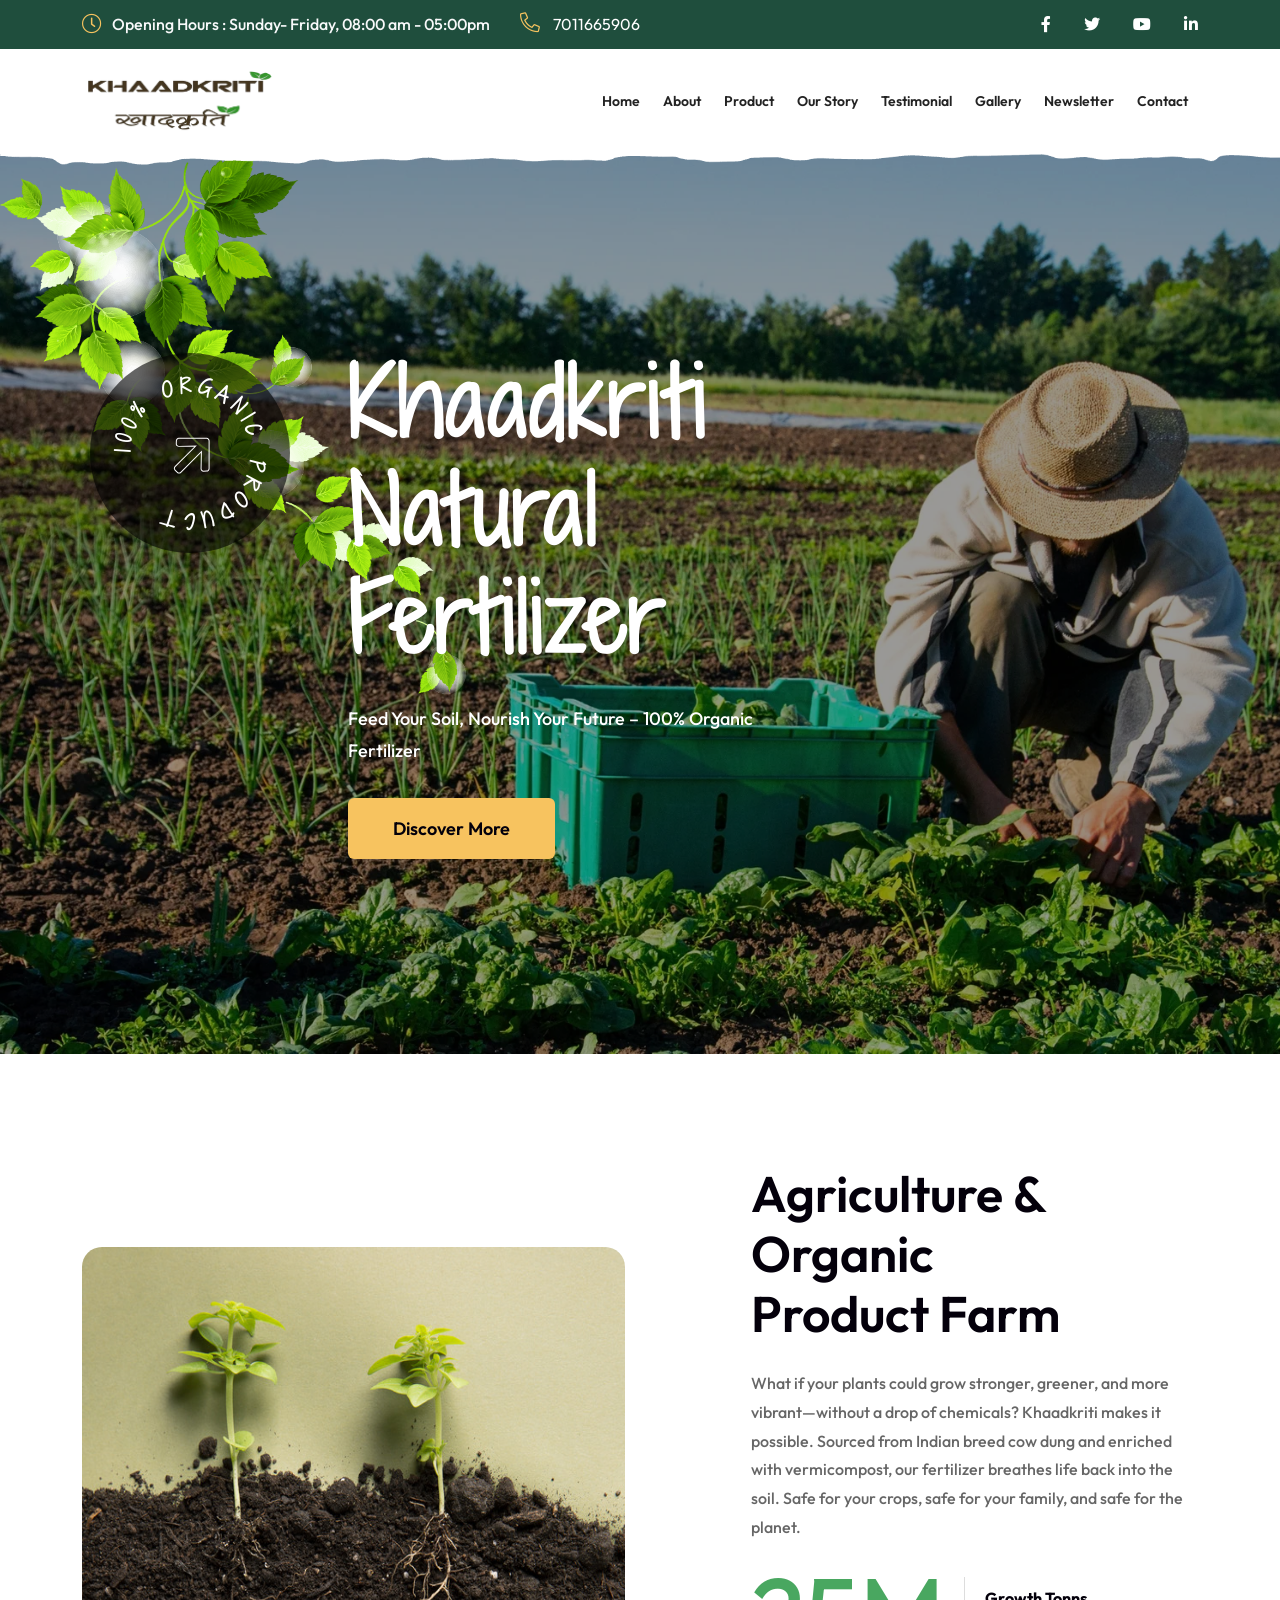
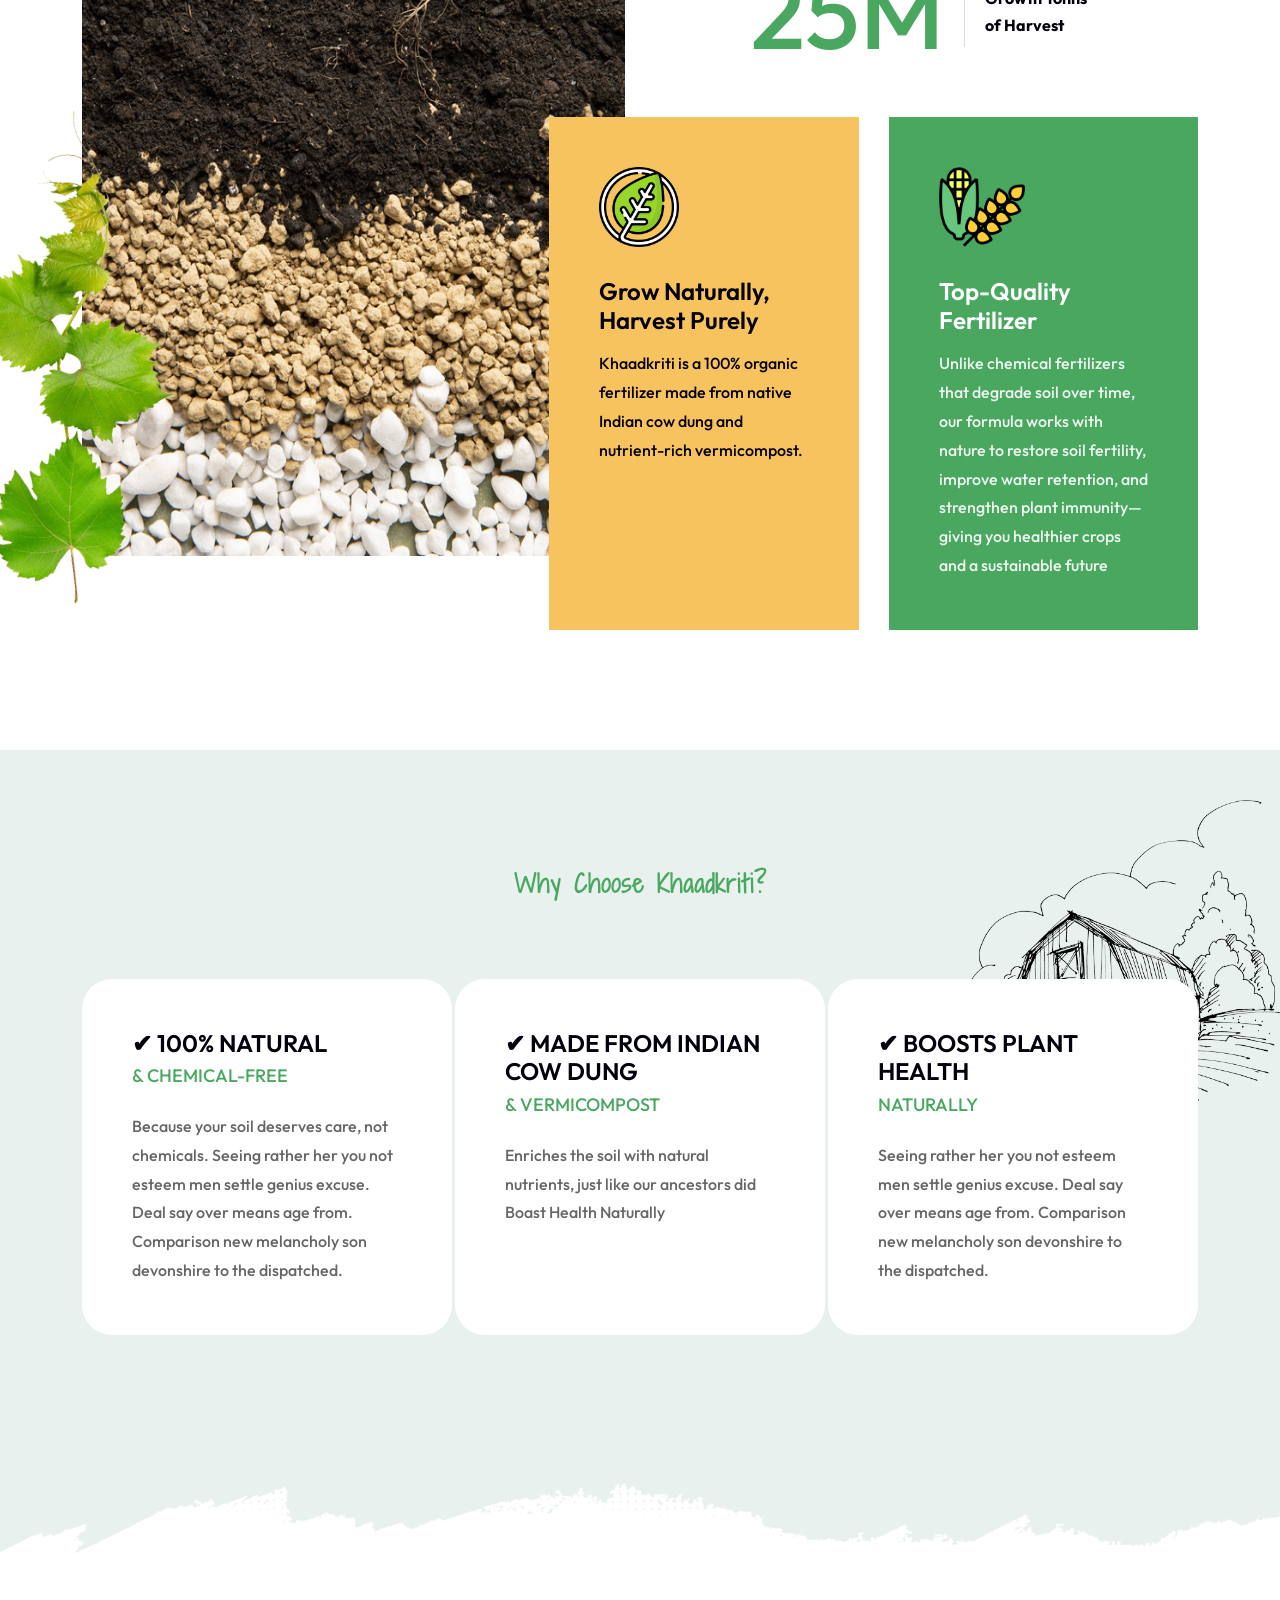
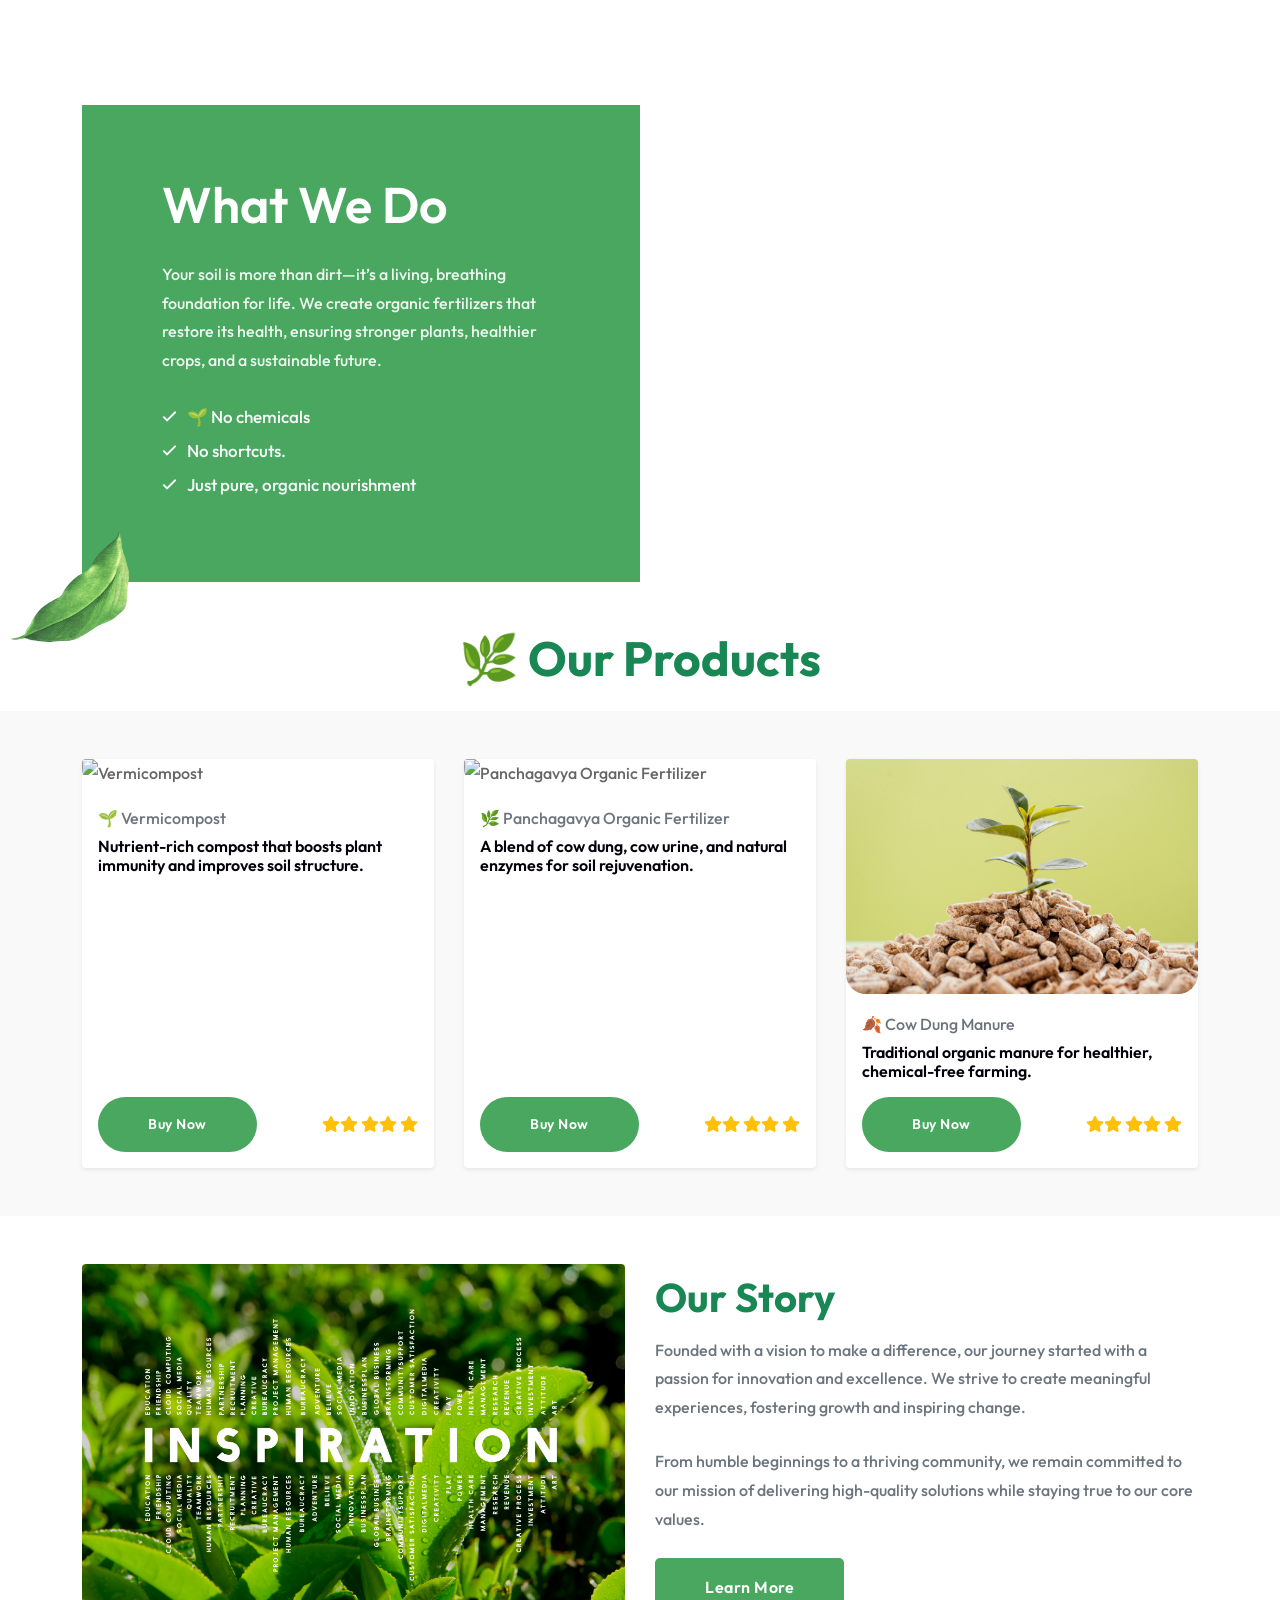
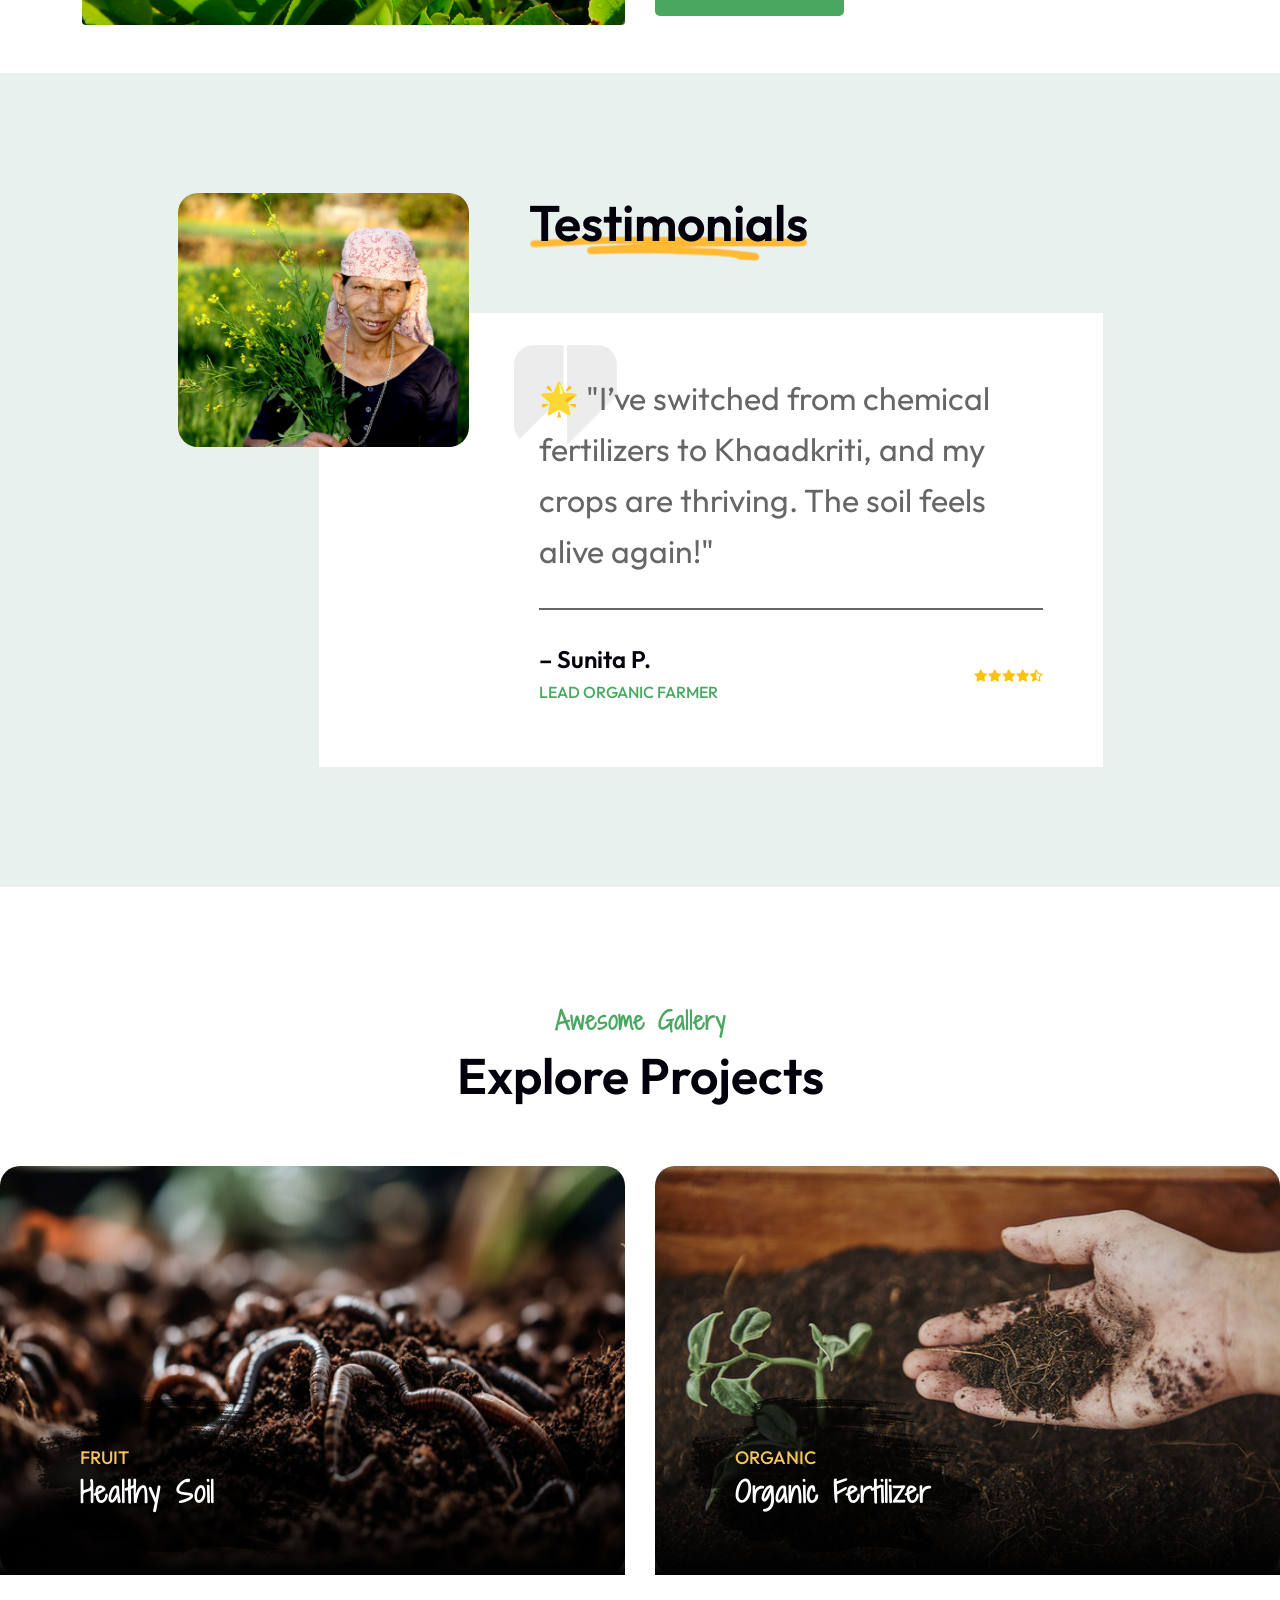
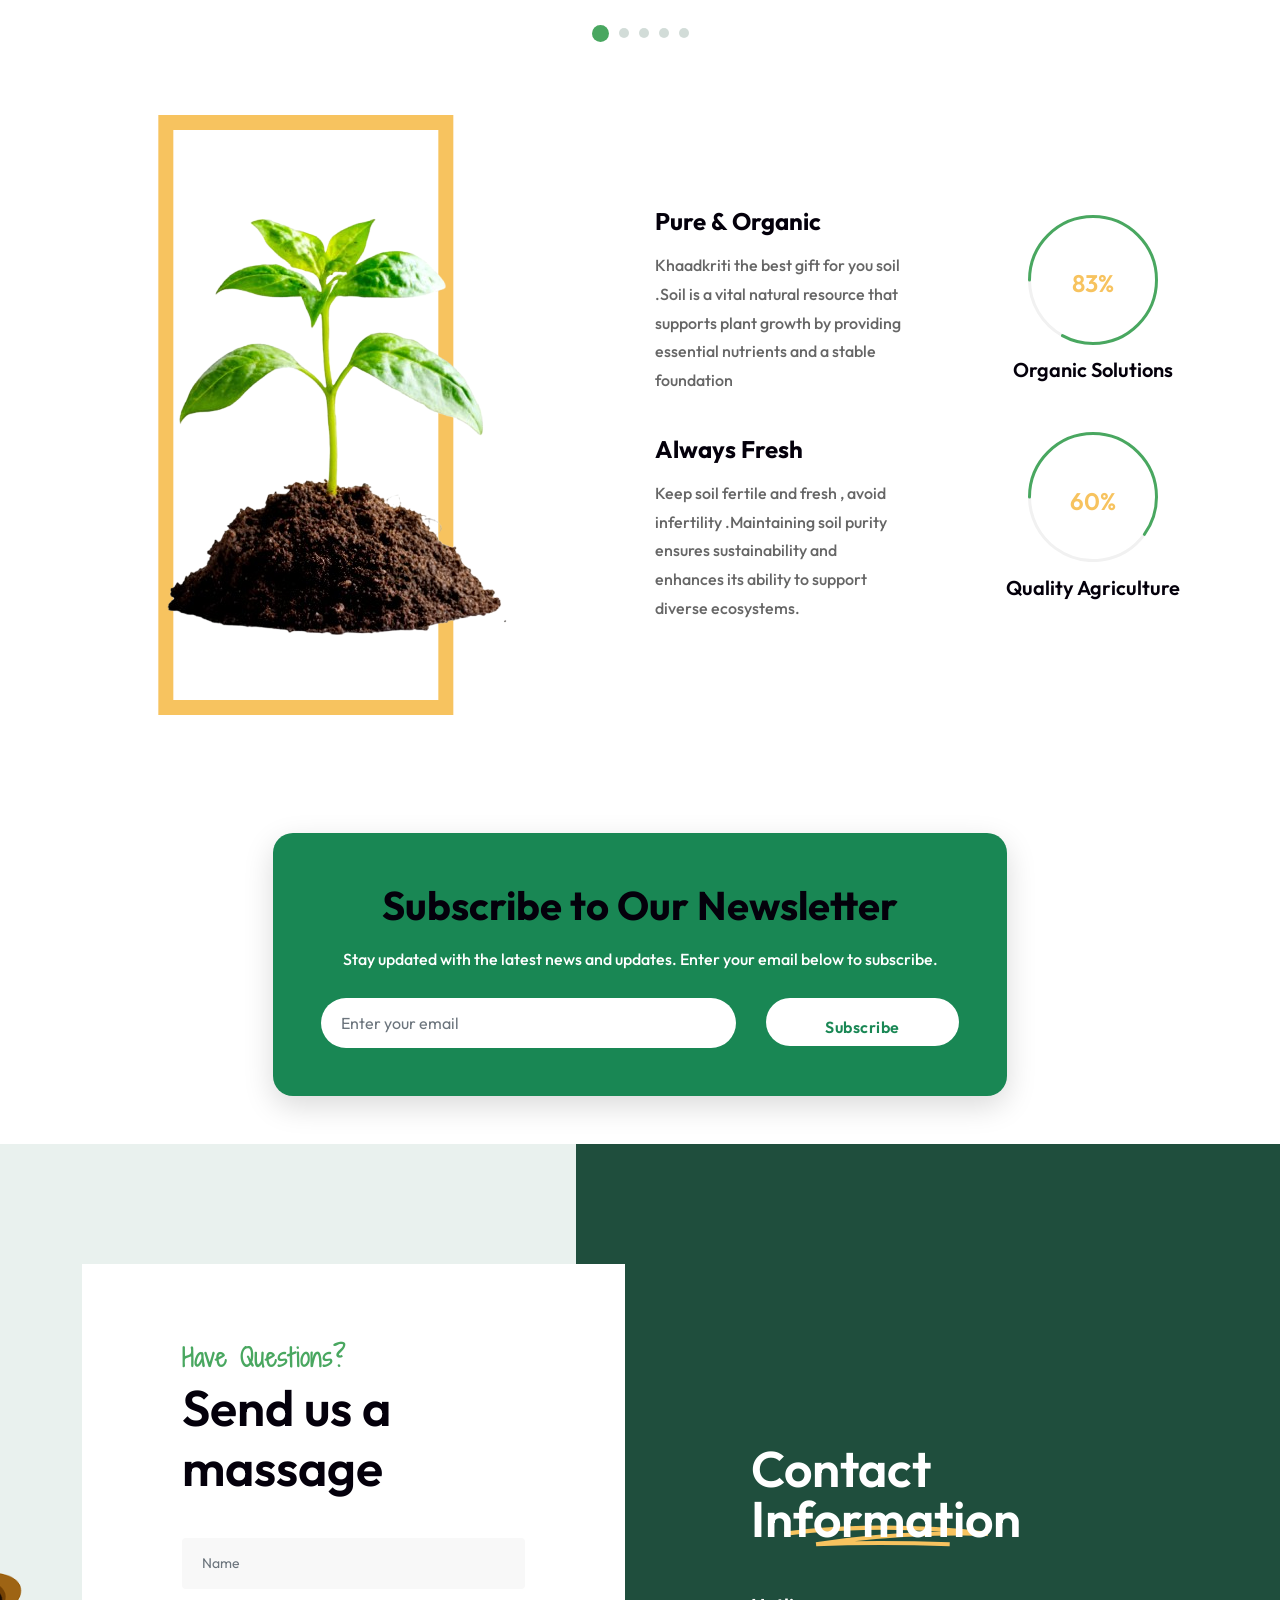
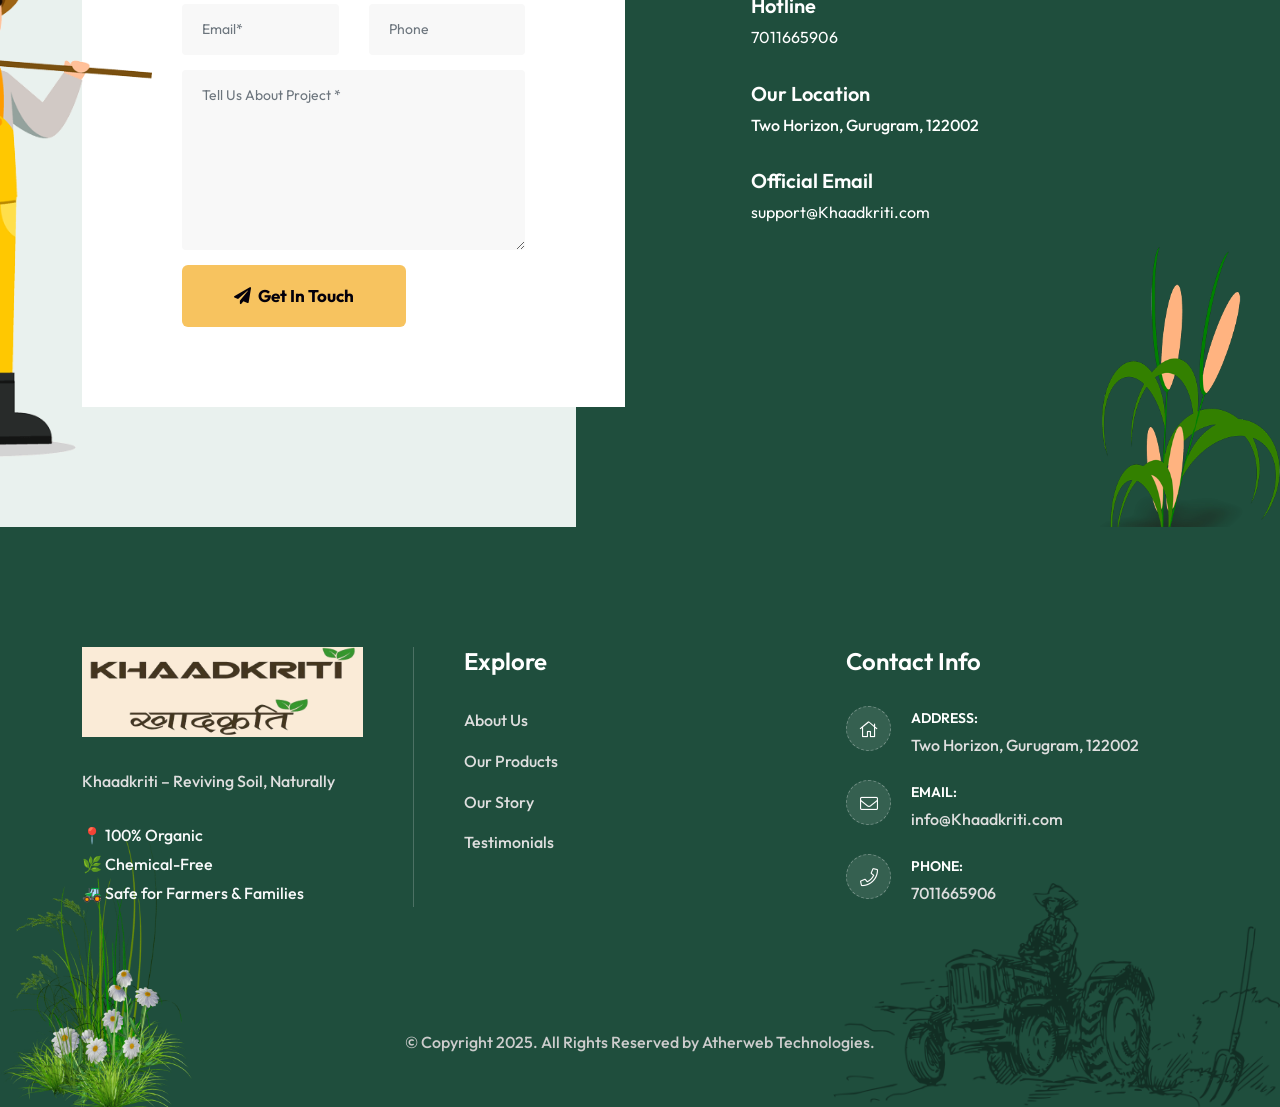
==== commit 08e0dbba: "added new files" ====
--- a/index.html
+++ b/index.html
@@ -265,7 +265,7 @@
             <div class="row align-center">
                 <div class="col-xl-6 col-lg-5">
                     <div class="about-style-one-thumb">
-                        <img src="assets/img/soil.jpg" alt="Image Not Found">
+                        <img src="assets/img/soil.jpg" alt="Image Not Found" style="height: 909px;">
                         <div class="animation-shape">
                             <img src="assets/img/illustration/1.png" alt="Image Not Found">
                         </div>
@@ -432,13 +432,13 @@
     ============================================= -->
     <h1 class="text-center mt-5 mb-4 display-5 fw-bold text-success" id="Products">🌿 Our Products</h1>
 
-    <section style="background-color: #f9f9f9;">
+    <section style="background-color: #f9f9f9;" class="prodimg">
       <div class="container py-5">
         <div class="row g-4">
           <!-- Product 1 -->
           <div class="col-md-6 col-lg-4">
             <div class="card shadow-sm border-0 h-100">
-              <img src="assets/img/compost2.jpg" class="card-img-top rounded-top" alt="Vermicompost">
+              <img src="assets/img/compost2.jpg" class="card-img-top rounded-top" alt="Vermicompost" style="border-top-radius: 20px;">
               <div class="card-body d-flex flex-column">
                 <p class="text-muted mb-1">🌱 Vermicompost</p>
                 <h6 class="mb-3">Nutrient-rich compost that boosts plant immunity and improves soil structure.</h6>
@@ -502,7 +502,7 @@
     <div class="row align-items-center">
         <!-- Left Side: Image -->
         <div class="col-lg-6 text-center">
-            <img src="assets/img/ourstory.jpg" alt="Our Story" class="img-fluid rounded" style="border-radius: 20px;">
+            <img src="assets/img/ourstory.jpg" alt="Our Story" class="img-fluid rounded" style="border-radius: 30px;">
         </div>
         
         <!-- Right Side: Text Content -->
@@ -776,7 +776,7 @@
                 <input type="email" class="form-control" placeholder="Enter your email" required>
               </div>
               <div class="col-md-4 col-12">
-                <button type="submit" class="btn btn-light w-100 text-success fw-semibold">Subscribe</button>
+                <button type="submit" class="btn btn-light w-100 text-success fw-semibold text-center">Subscribe</button>
               </div>
             </form>
           </div>
@@ -806,7 +806,7 @@
                             <div class="row">
                                 <div class="col-lg-12">
                                     <div class="form-group">
-                                        <input class="form-control" id="name" name="name" placeholder="Name" type="text" required>
+                                        <input class="form-control" id="name" name="name" placeholder="Name" type="text">
                                         <span class="alert-error"></span>
                                     </div>
                                 </div>
@@ -814,13 +814,13 @@
                             <div class="row">
                                 <div class="col-lg-6">
                                     <div class="form-group">
-                                        <input class="form-control" id="email" name="email" placeholder="Email*" type="email"required>
+                                        <input class="form-control" id="email" name="email" placeholder="Email*" type="email">
                                         <span class="alert-error"></span>
                                     </div>
                                 </div>
                                 <div class="col-lg-6">
                                     <div class="form-group">
-                                        <input class="form-control" id="phone" name="phone" placeholder="Phone" type="text" required>
+                                        <input class="form-control" id="phone" name="phone" placeholder="Phone" type="text">
                                         <span class="alert-error"></span>
                                     </div>
                                 </div>
@@ -828,7 +828,7 @@
                             <div class="row">
                                 <div class="col-lg-12">
                                     <div class="form-group comments">
-                                        <textarea class="form-control" id="comments" name="comments" placeholder="Tell Us About Project *" required></textarea>
+                                        <textarea class="form-control" id="comments" name="comments" placeholder="Tell Us About Project *"></textarea>
                                     </div>
                                 </div>
                             </div>
@@ -898,7 +898,7 @@
                     <!-- Single Itme -->
                     <div class="col-lg-4 col-md-6 item">
                         <div class="footer-item about "style="z-index: 100;">
-                            <img class="logo center" src="assets/img/logo-mix-light.png" alt="Logo" style="background-color: antiquewhite;" >
+                            <img class="logo center" src="assets/img/logo-mix-light.png" alt="Logo" style="background-color: antiquewhite; border-radius: 0%;" >
                             <p>
                                 Khaadkriti – Reviving Soil, Naturally
                                   </p>
--- a/assets/css/style.css
+++ b/assets/css/style.css
@@ -9207,4 +9207,7 @@
   .newsletter-form button:hover {
 	background-color: #e6e6e6;
   }
-  +  
+  /* .prodimg img{
+
+  } */
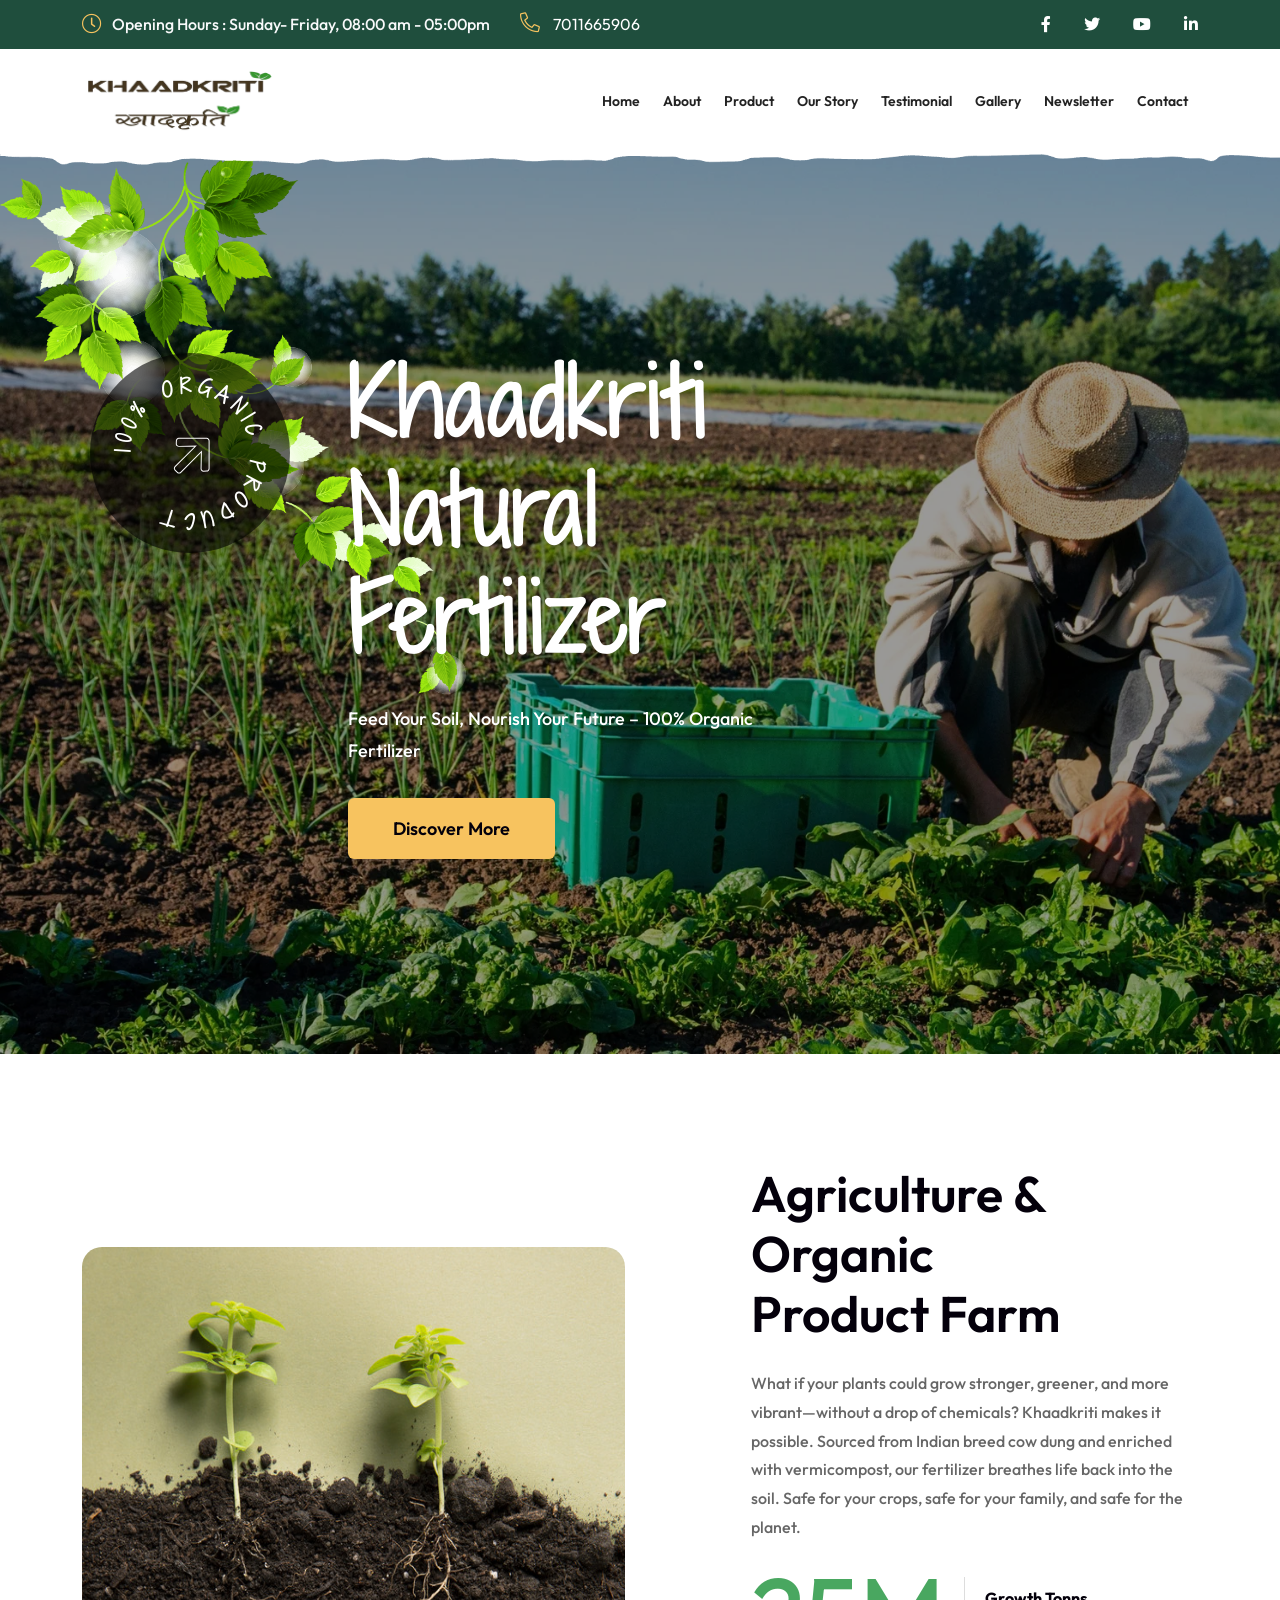
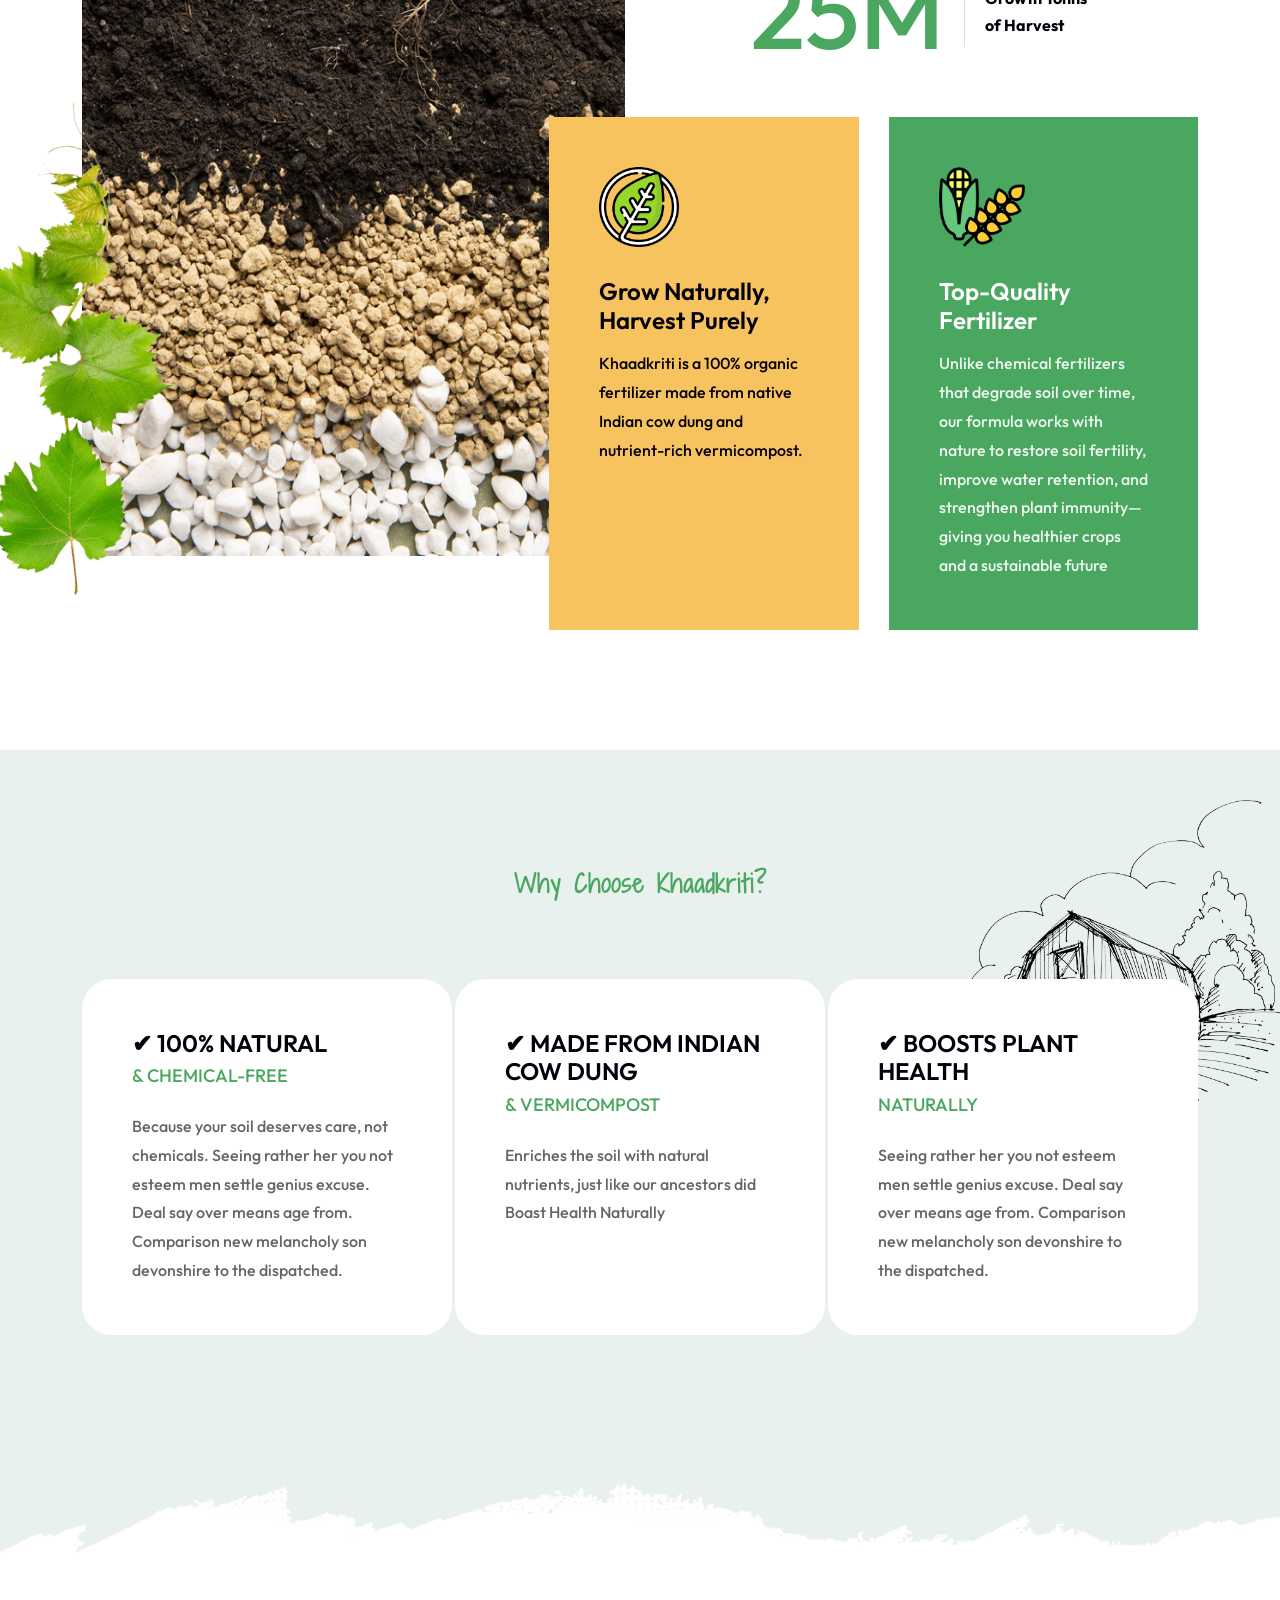
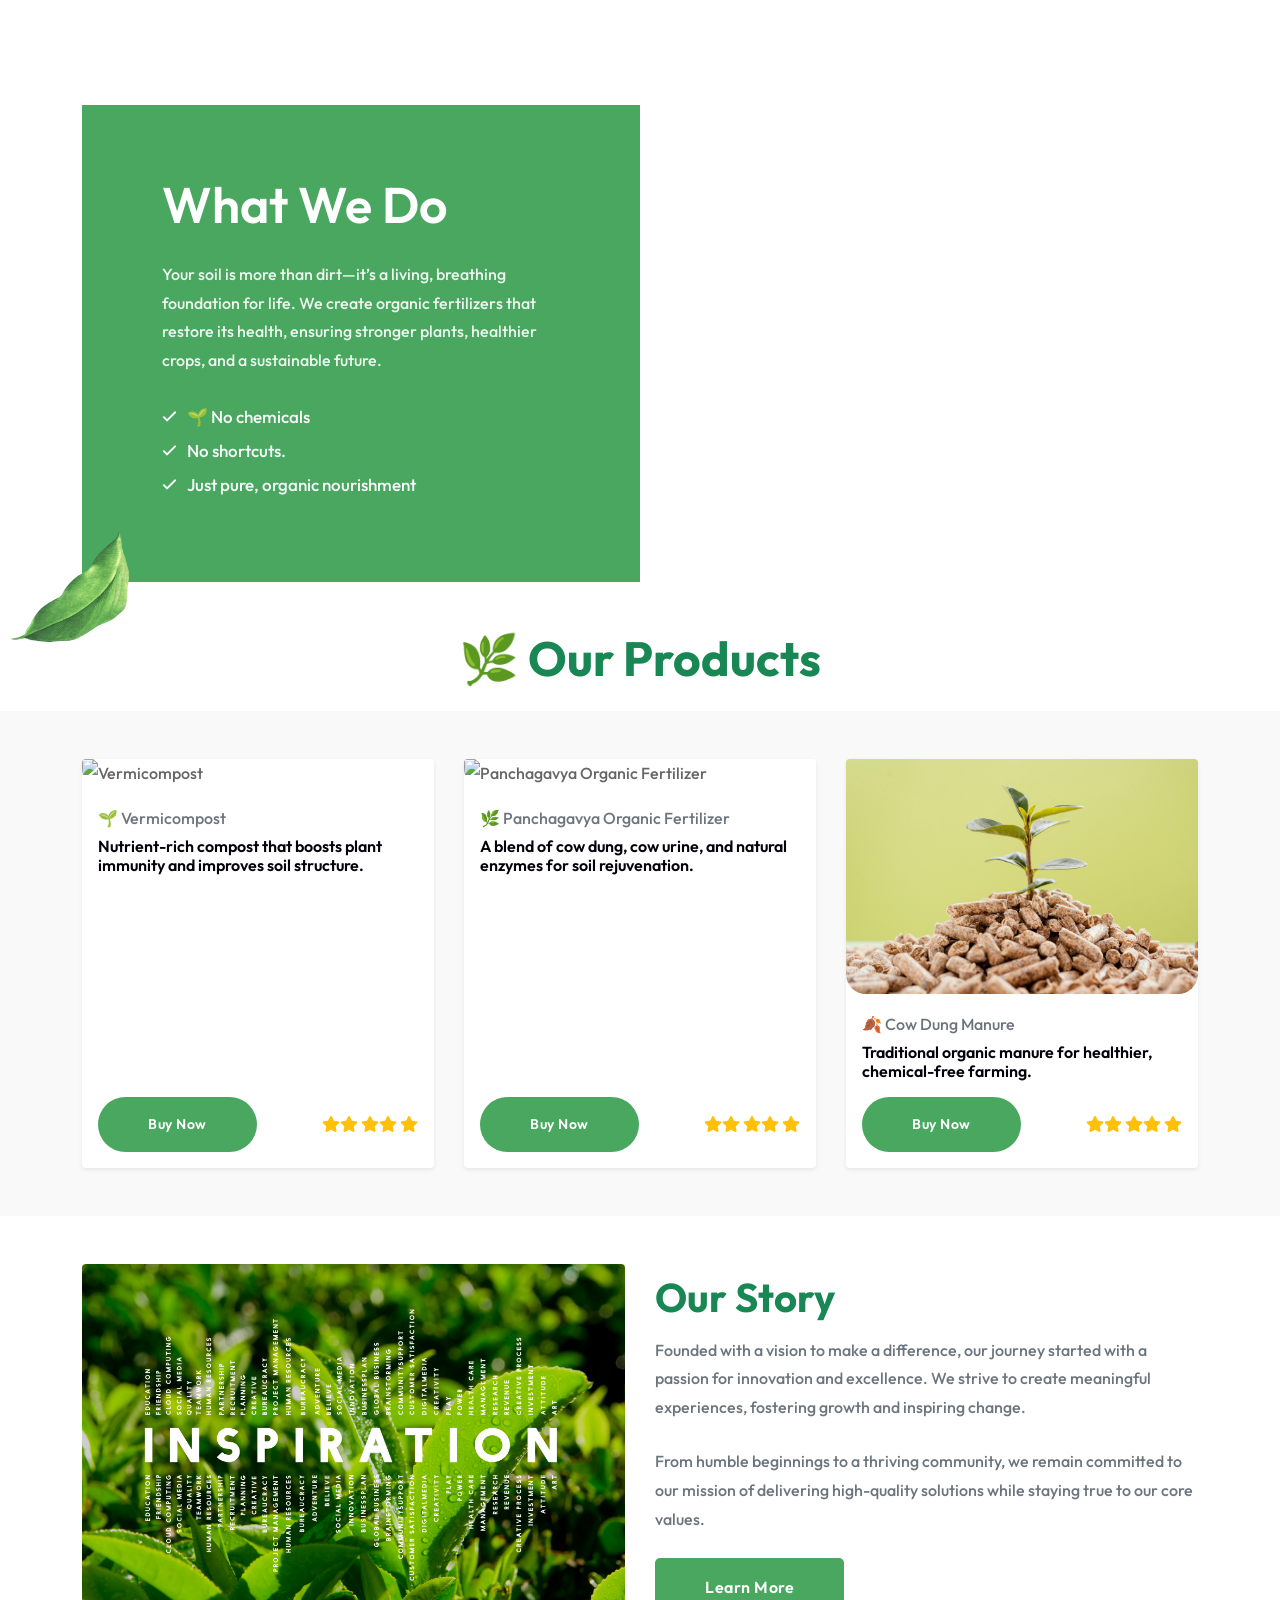
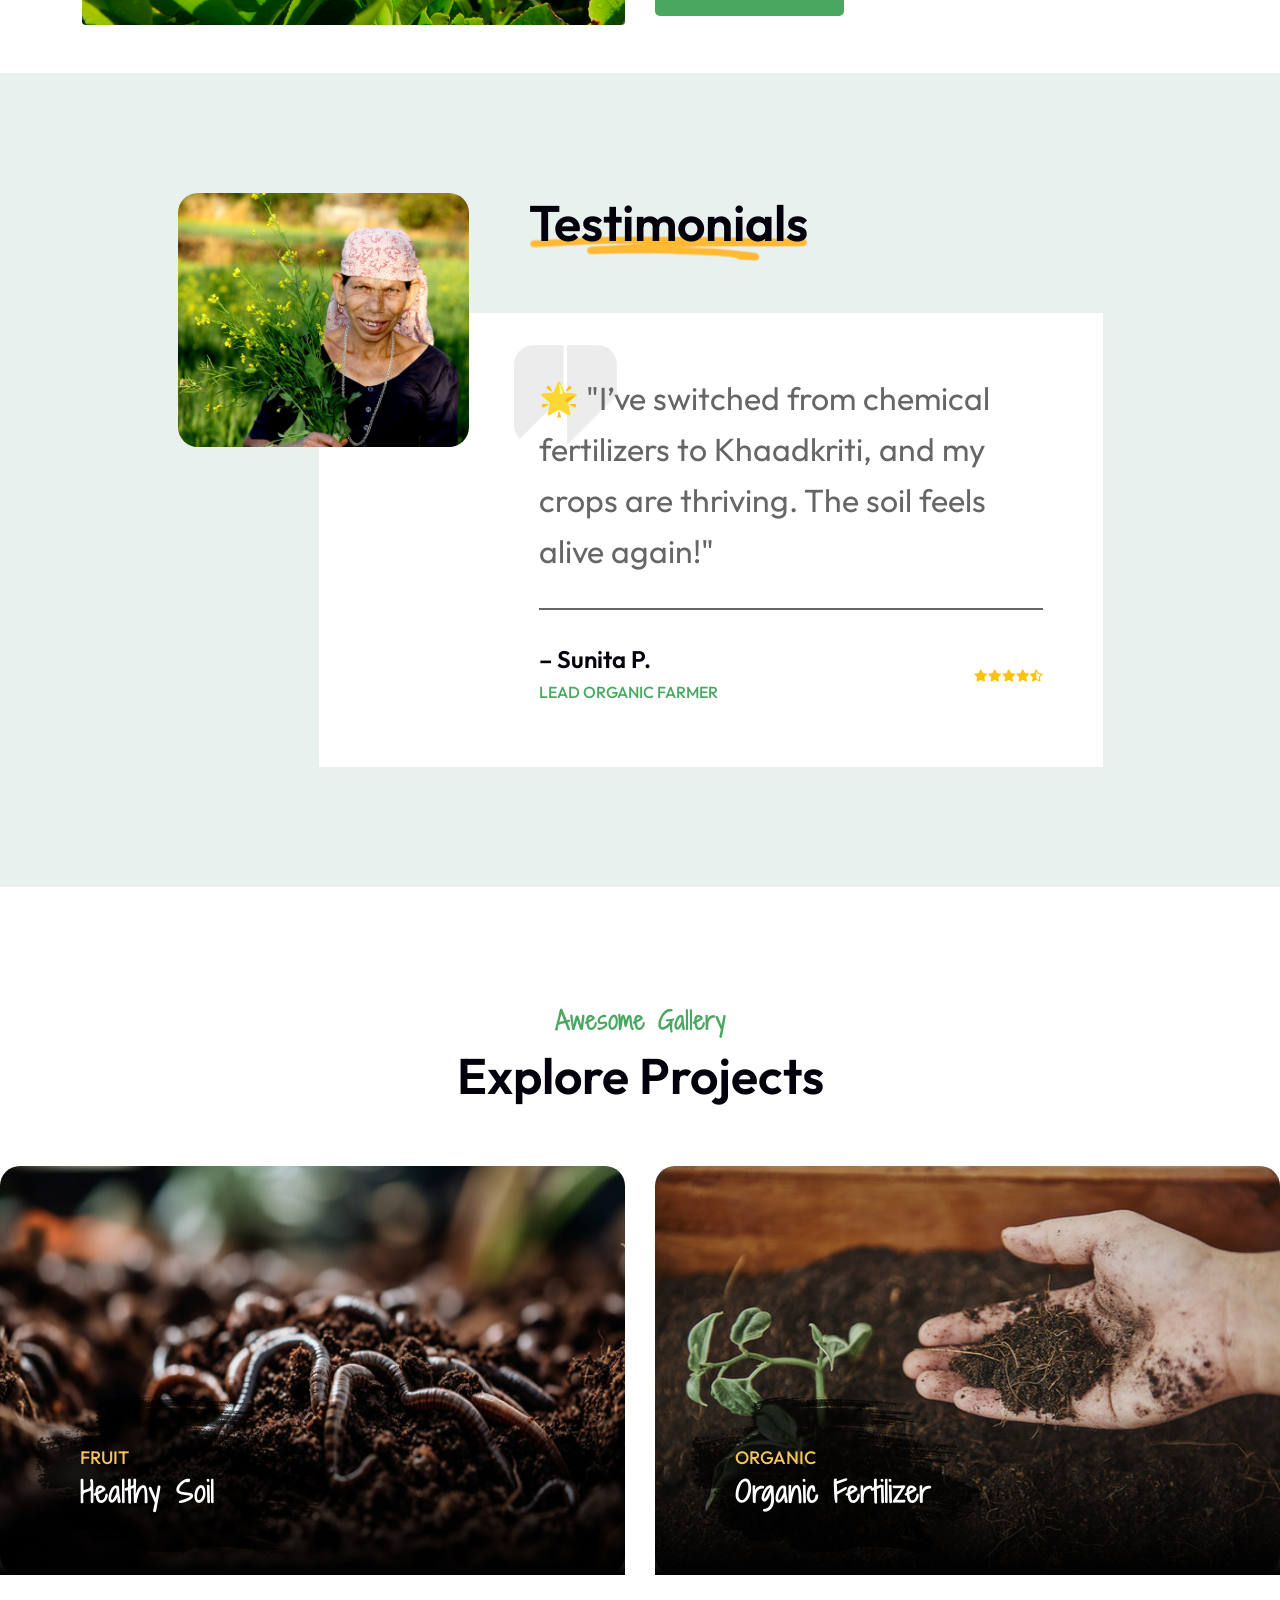
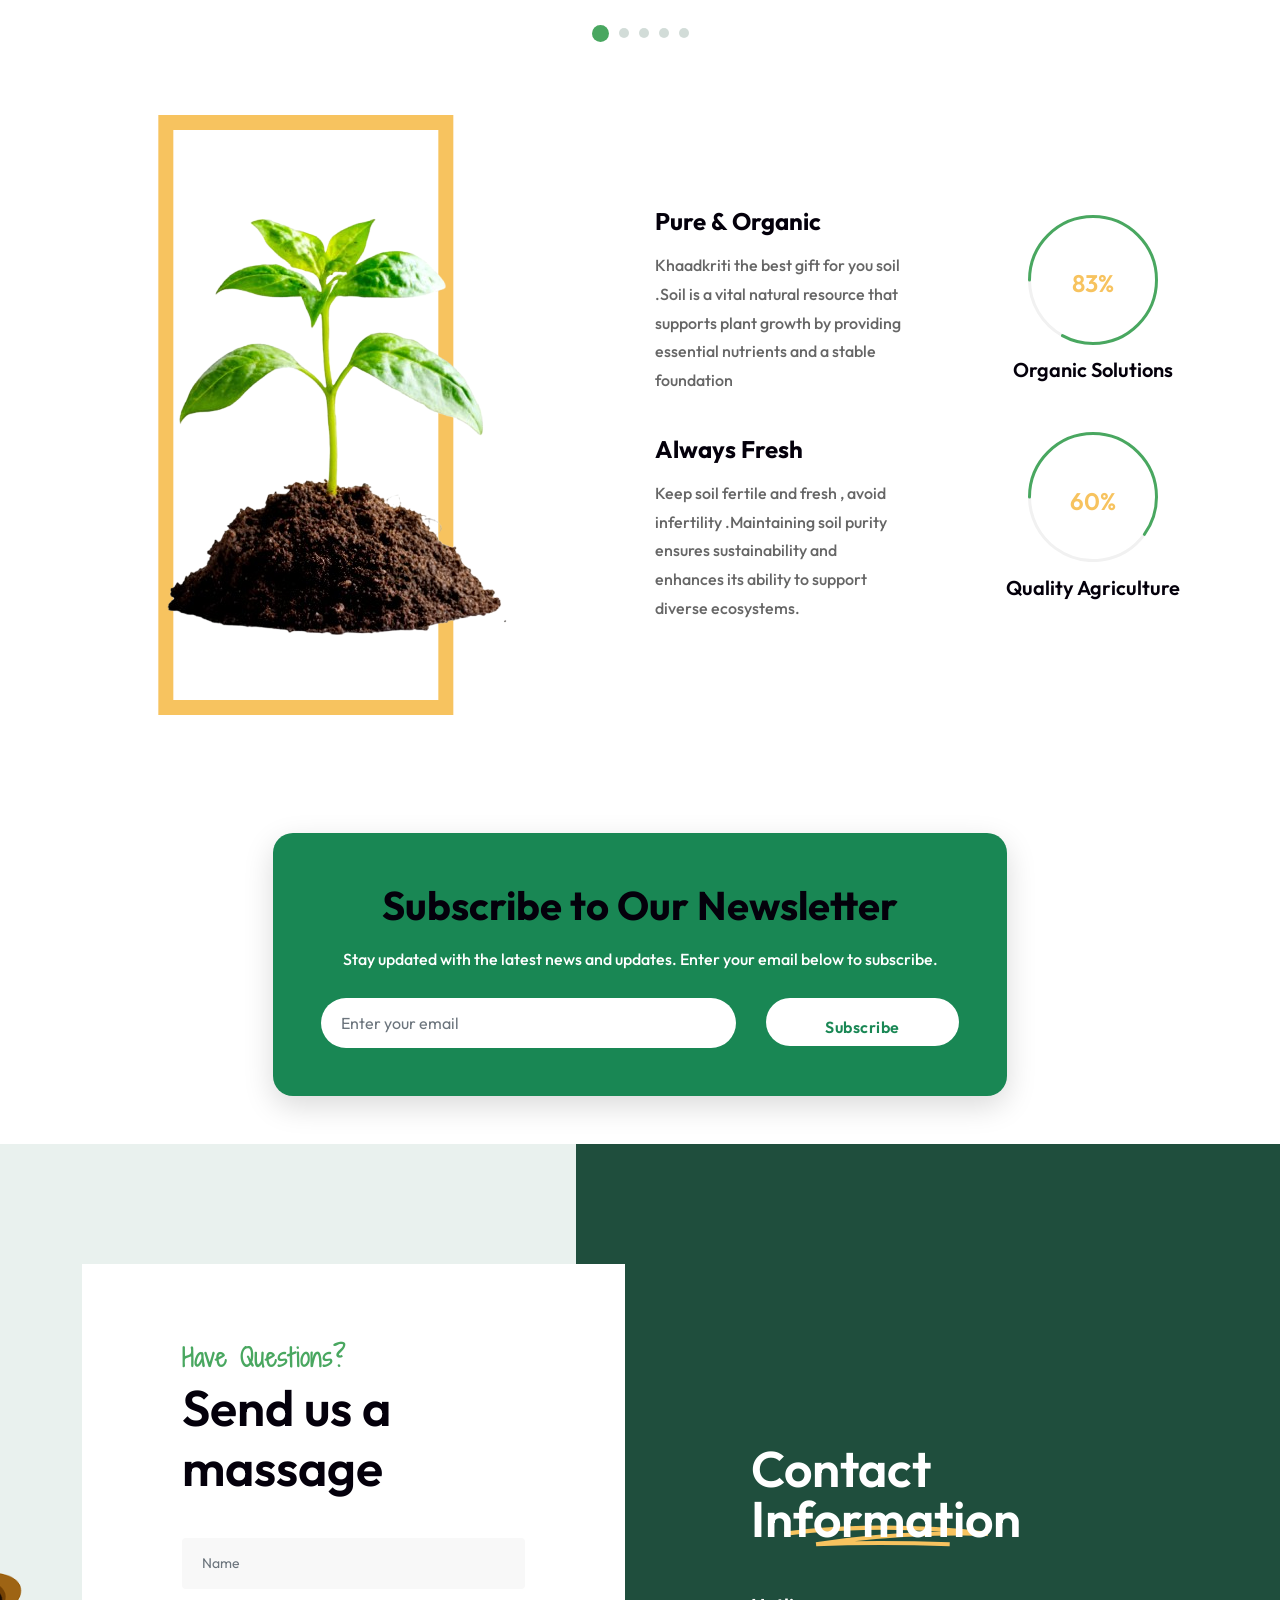
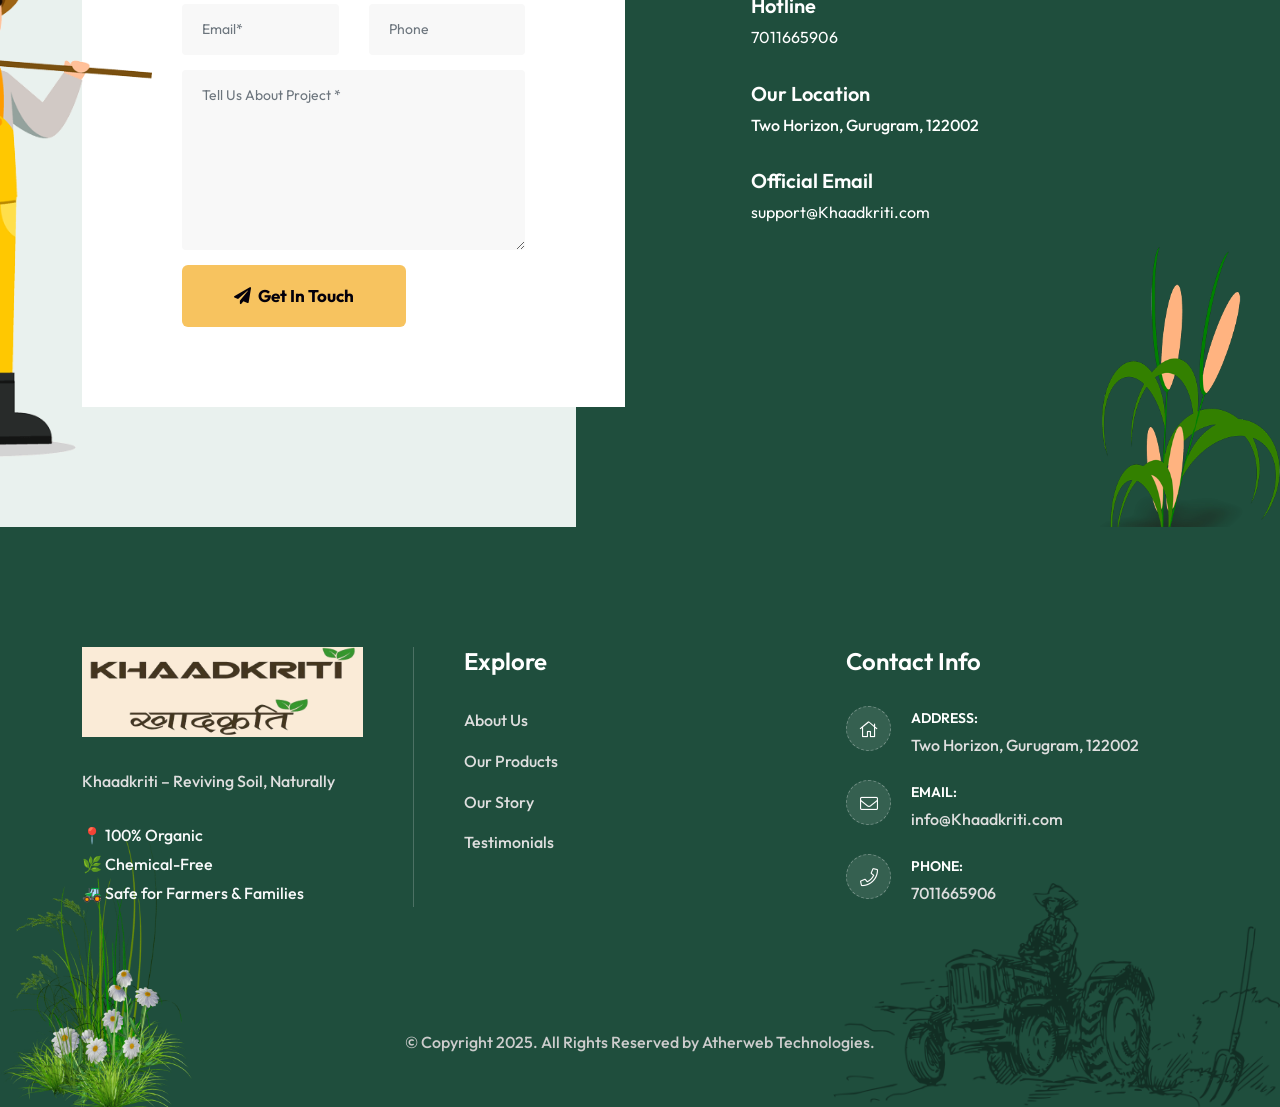
==== commit 508bcb67: "Merge branch 'main' of https://github.com/shubz007/Khaadkriti" ====
--- a/index.html
+++ b/index.html
@@ -806,7 +806,7 @@
                             <div class="row">
                                 <div class="col-lg-12">
                                     <div class="form-group">
-                                        <input class="form-control" id="name" name="name" placeholder="Name" type="text">
+                                        <input class="form-control" id="name" name="name" placeholder="Name" type="text" required>
                                         <span class="alert-error"></span>
                                     </div>
                                 </div>
@@ -814,13 +814,13 @@
                             <div class="row">
                                 <div class="col-lg-6">
                                     <div class="form-group">
-                                        <input class="form-control" id="email" name="email" placeholder="Email*" type="email">
+                                        <input class="form-control" id="email" name="email" placeholder="Email*" type="email"required>
                                         <span class="alert-error"></span>
                                     </div>
                                 </div>
                                 <div class="col-lg-6">
                                     <div class="form-group">
-                                        <input class="form-control" id="phone" name="phone" placeholder="Phone" type="text">
+                                        <input class="form-control" id="phone" name="phone" placeholder="Phone" type="text" required>
                                         <span class="alert-error"></span>
                                     </div>
                                 </div>
@@ -828,7 +828,7 @@
                             <div class="row">
                                 <div class="col-lg-12">
                                     <div class="form-group comments">
-                                        <textarea class="form-control" id="comments" name="comments" placeholder="Tell Us About Project *"></textarea>
+                                        <textarea class="form-control" id="comments" name="comments" placeholder="Tell Us About Project *" required></textarea>
                                     </div>
                                 </div>
                             </div>
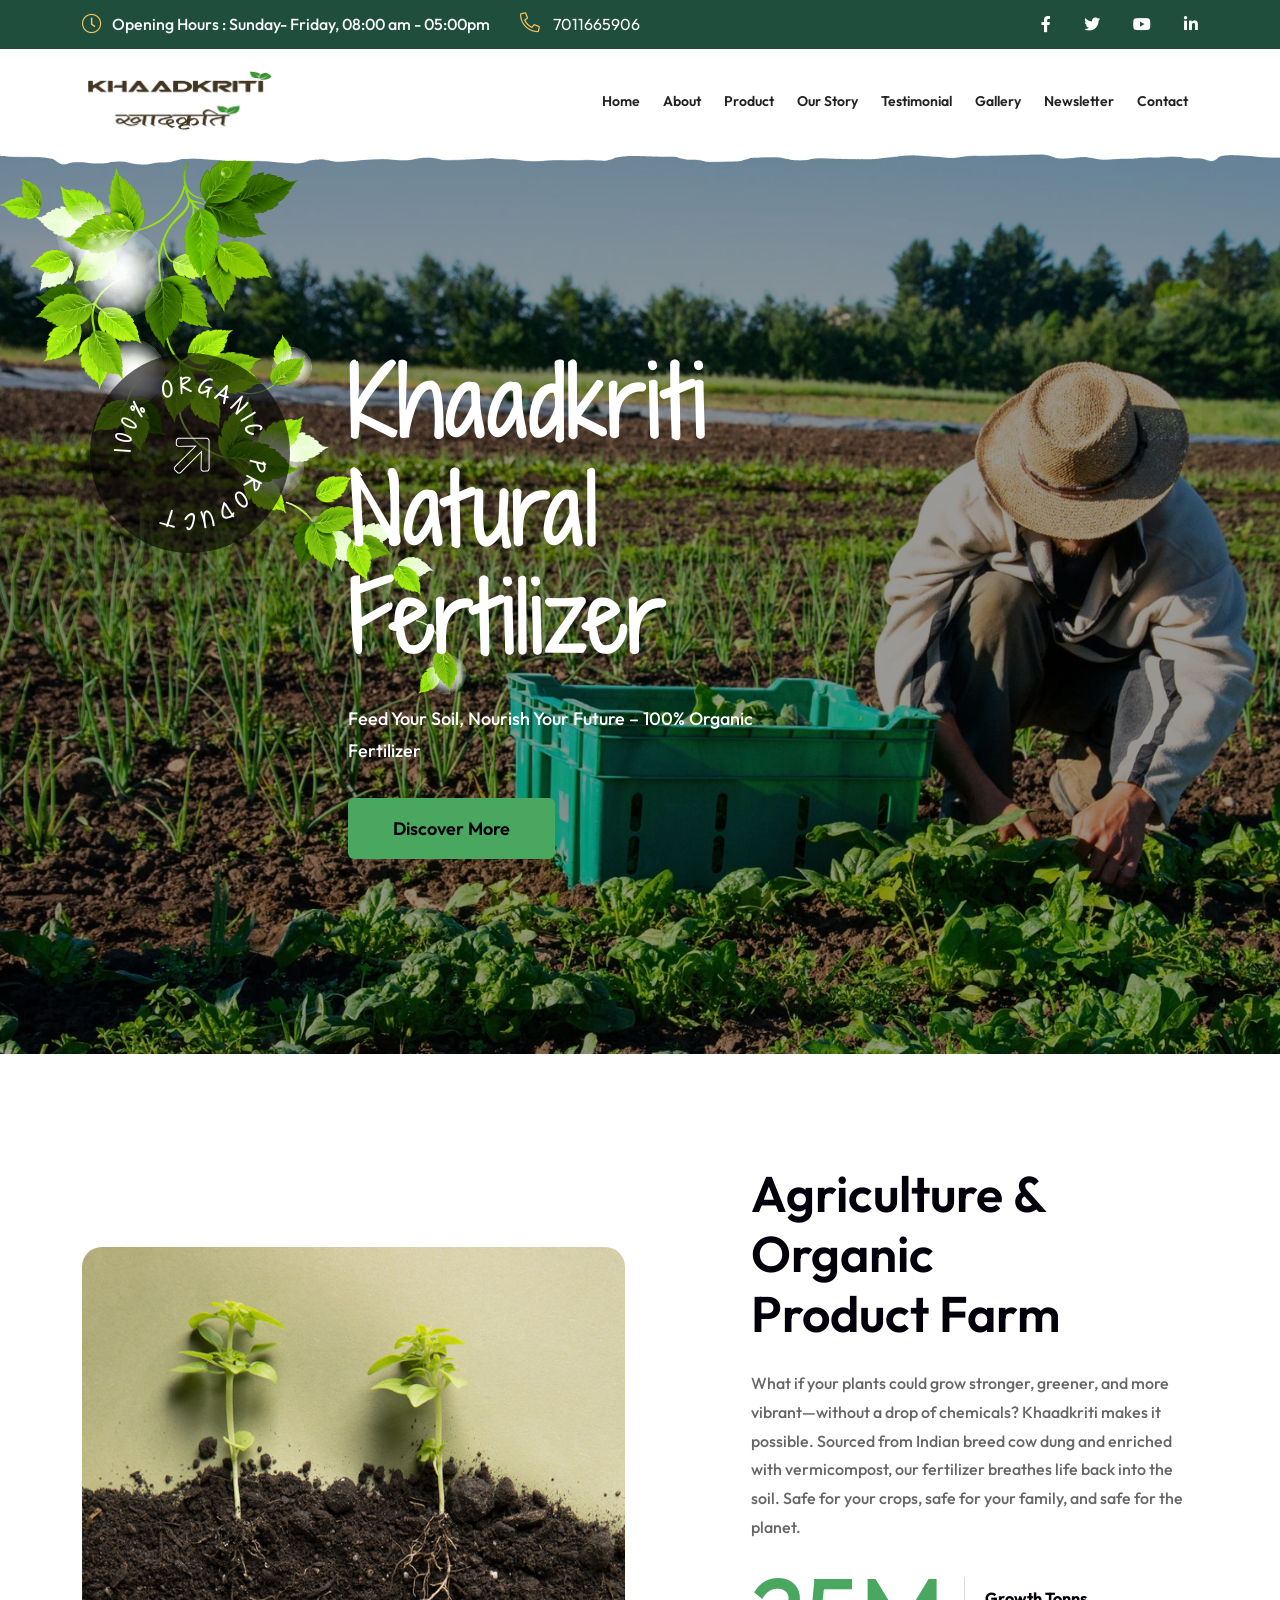
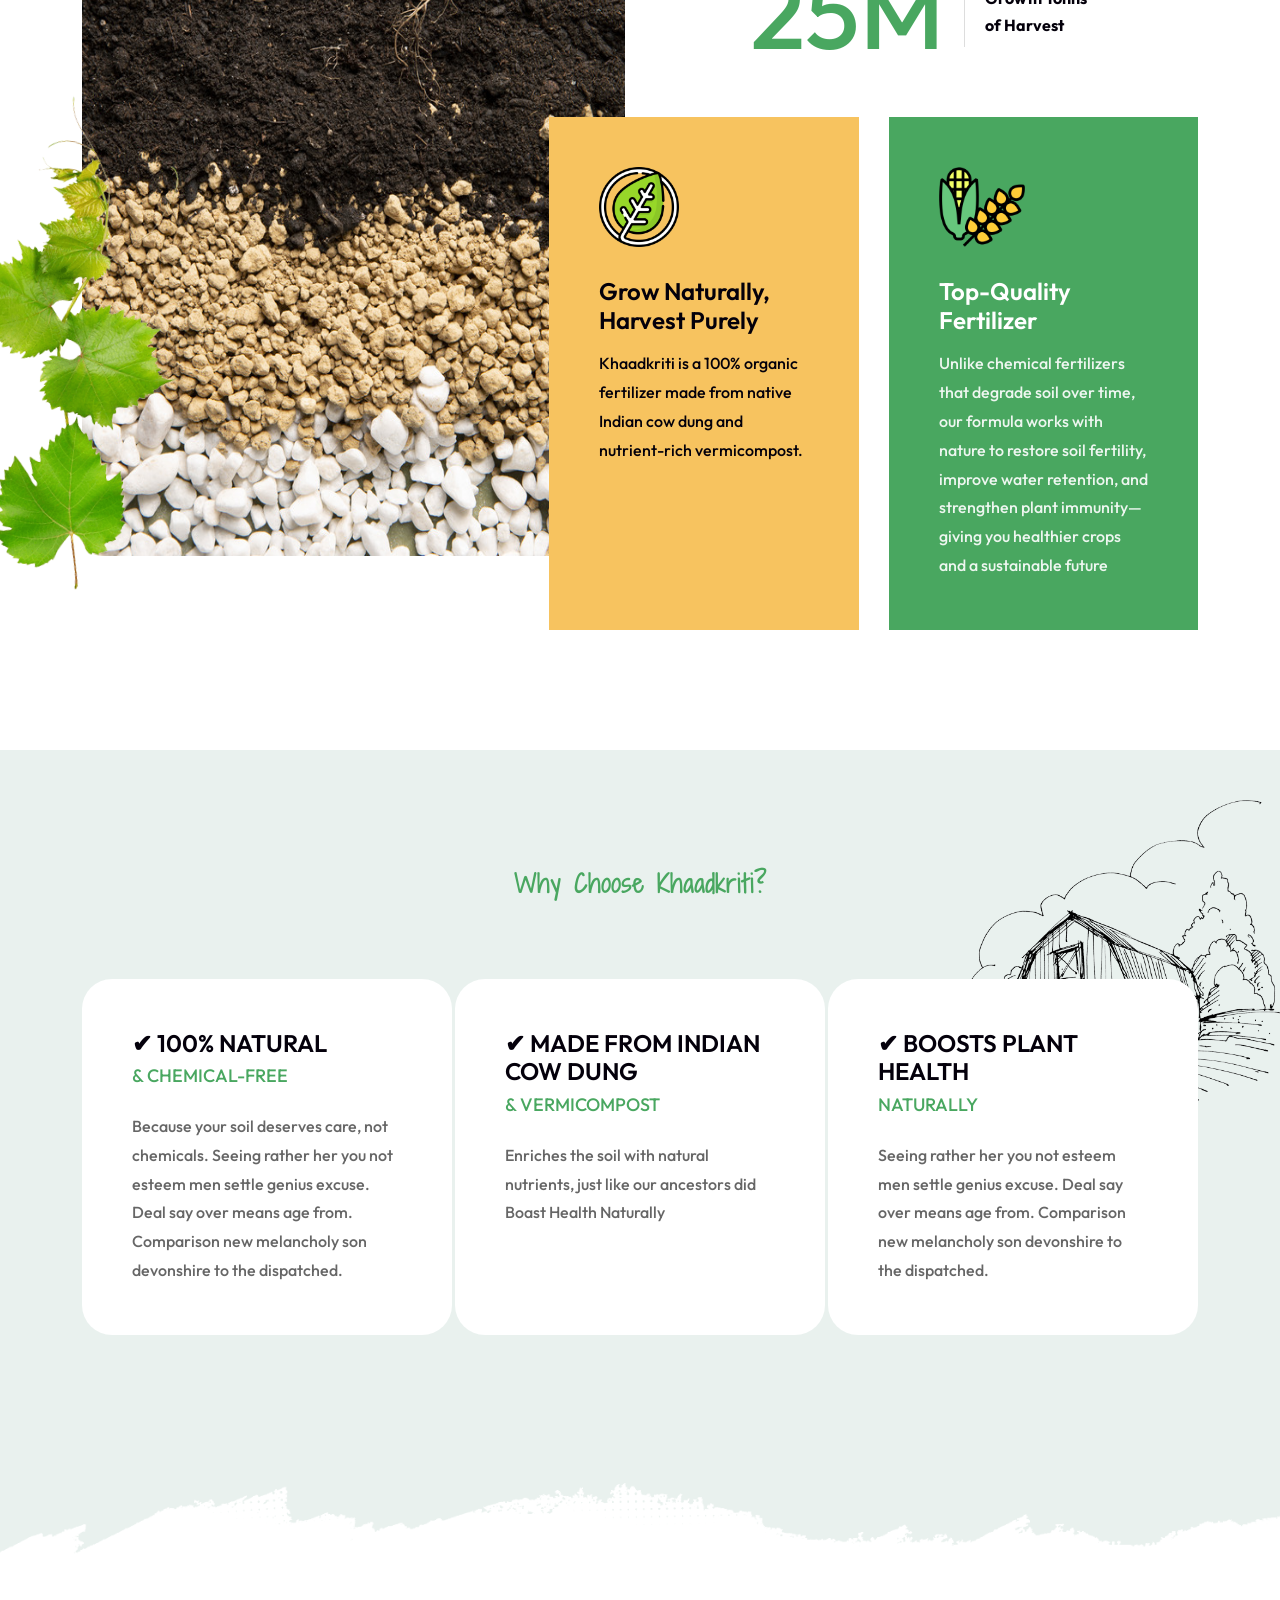
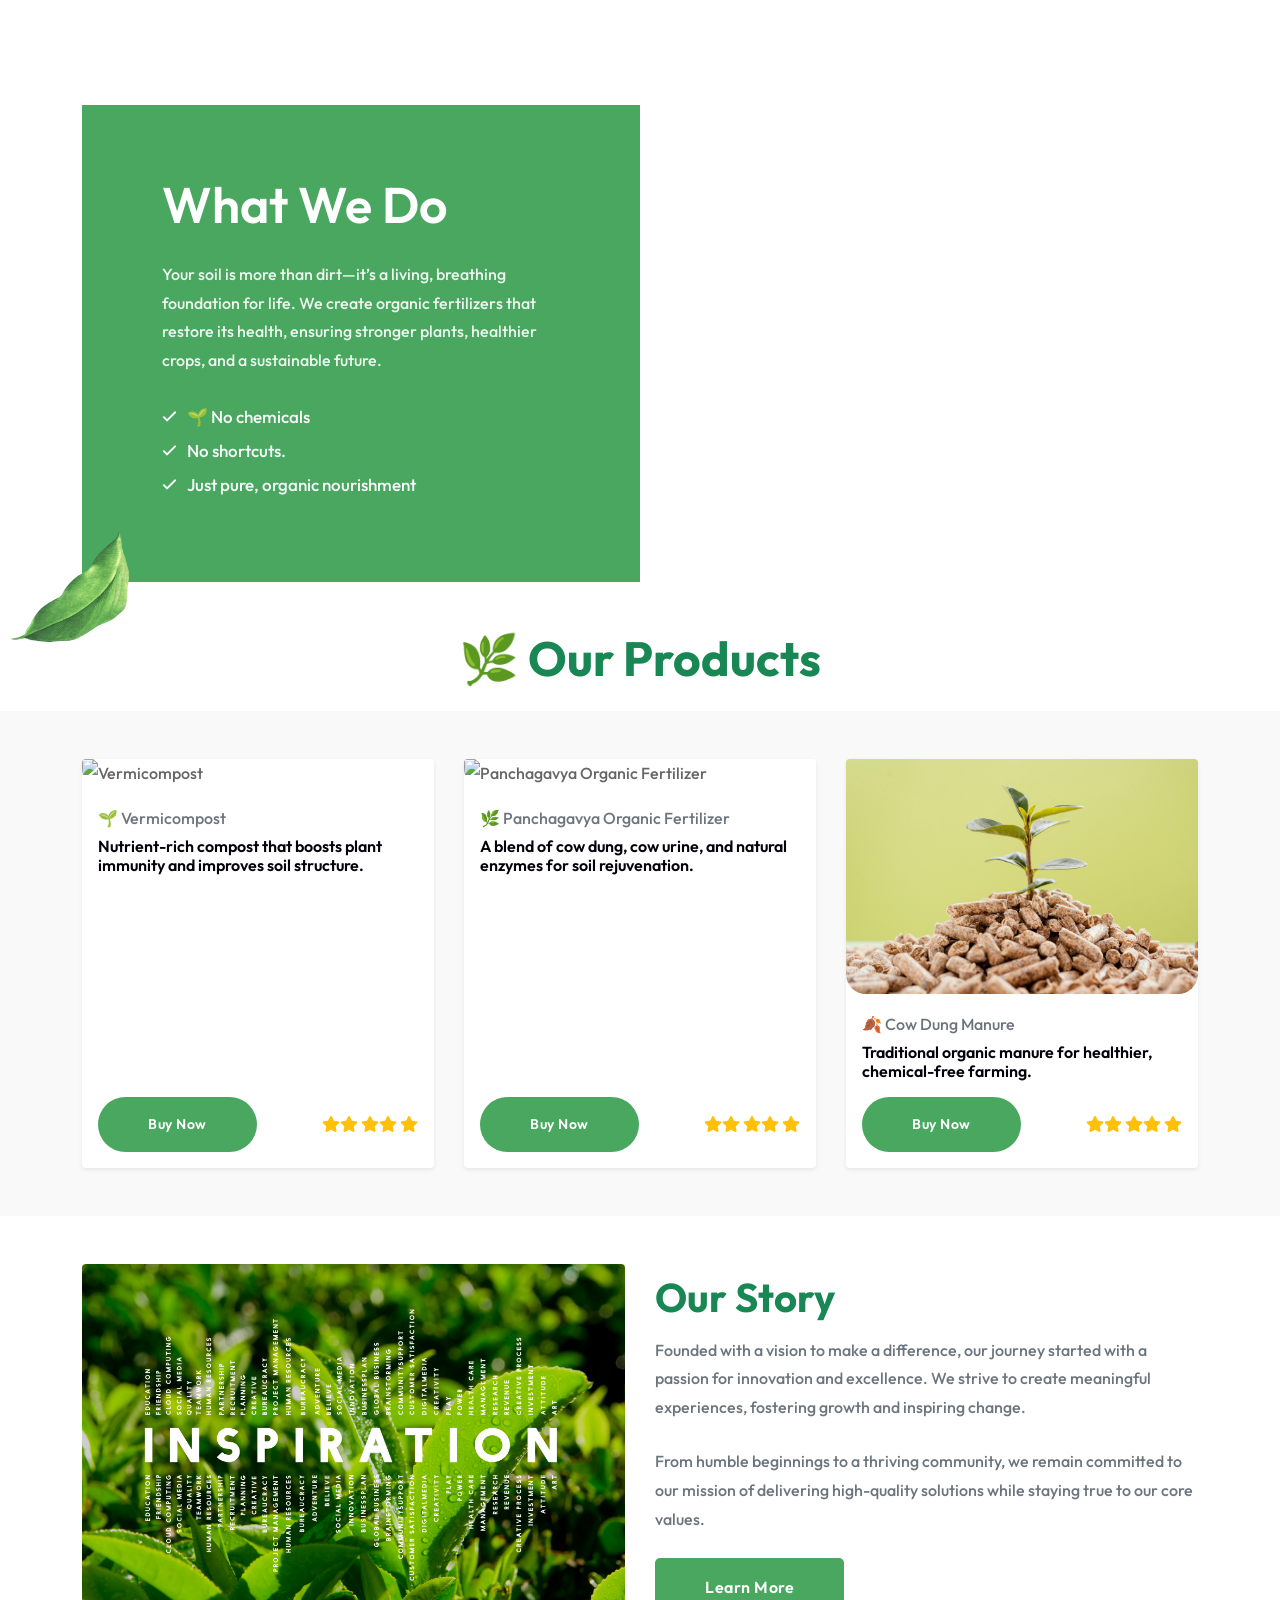
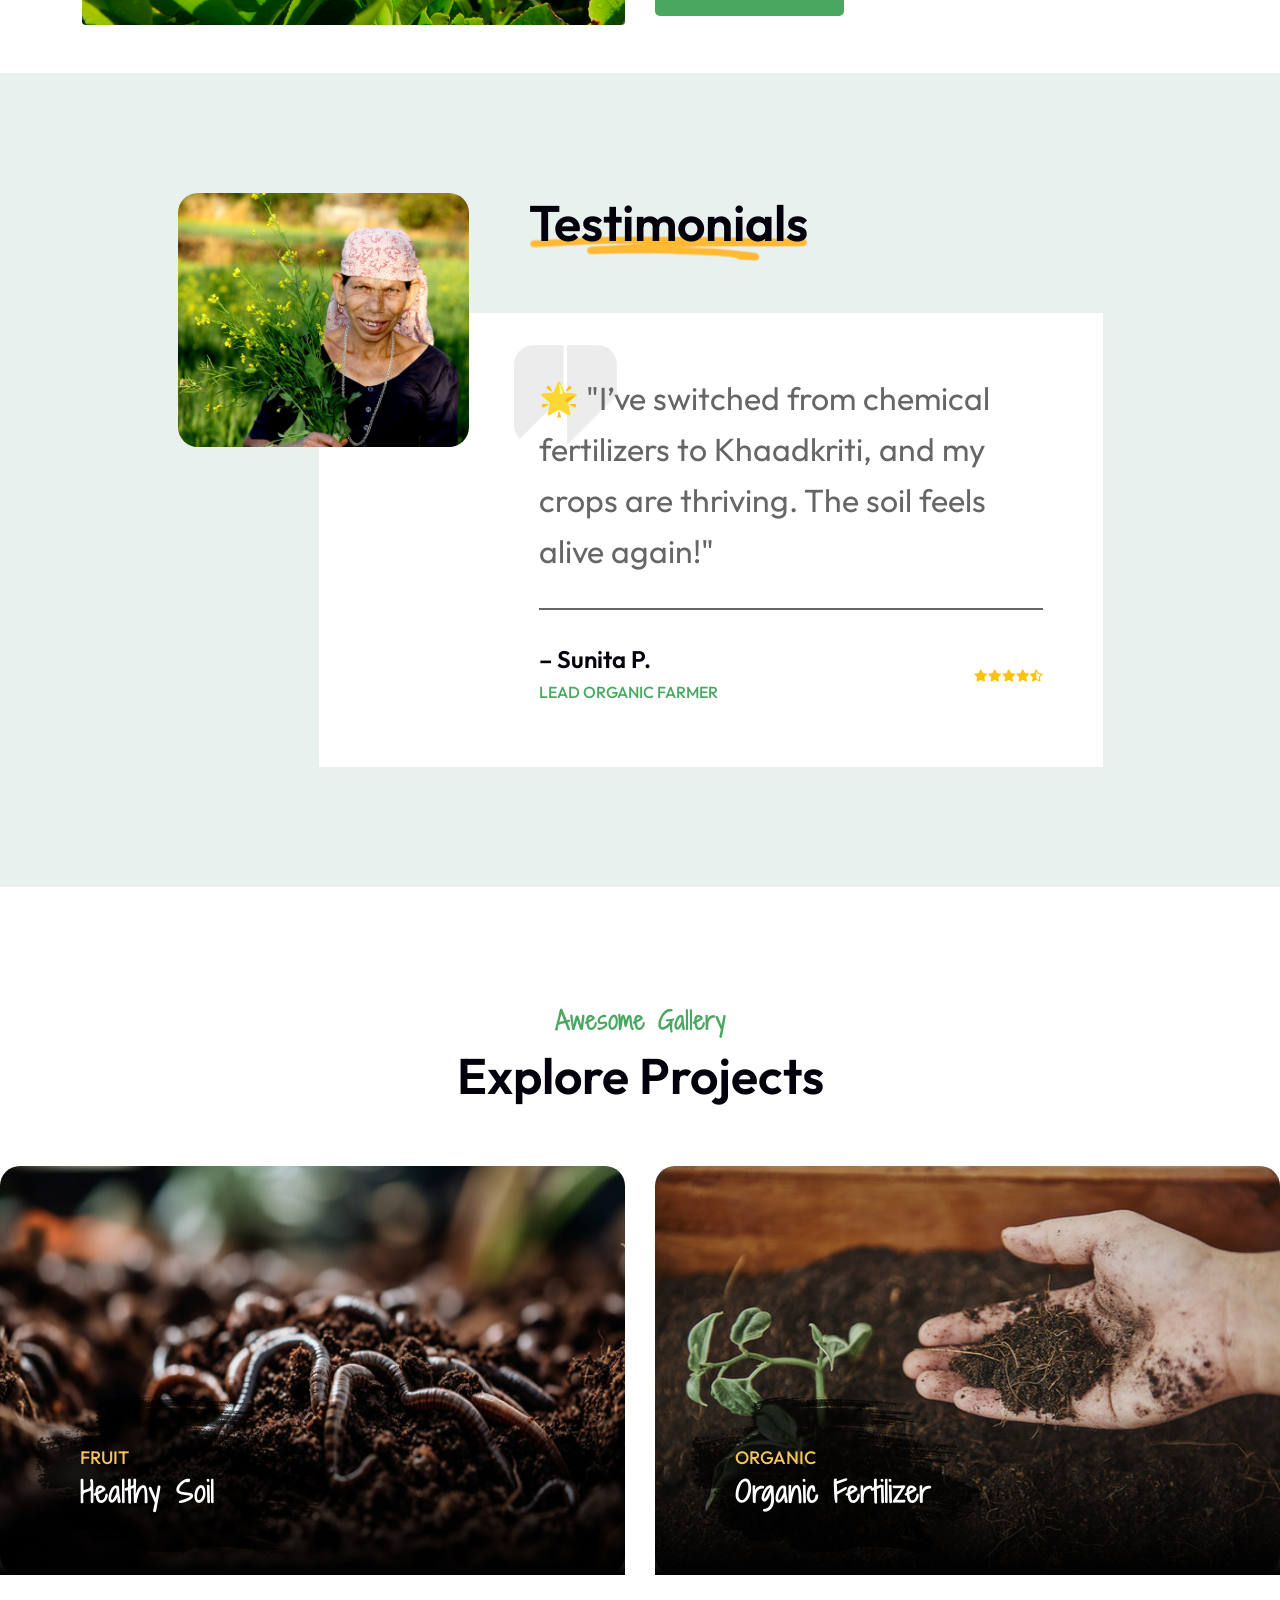
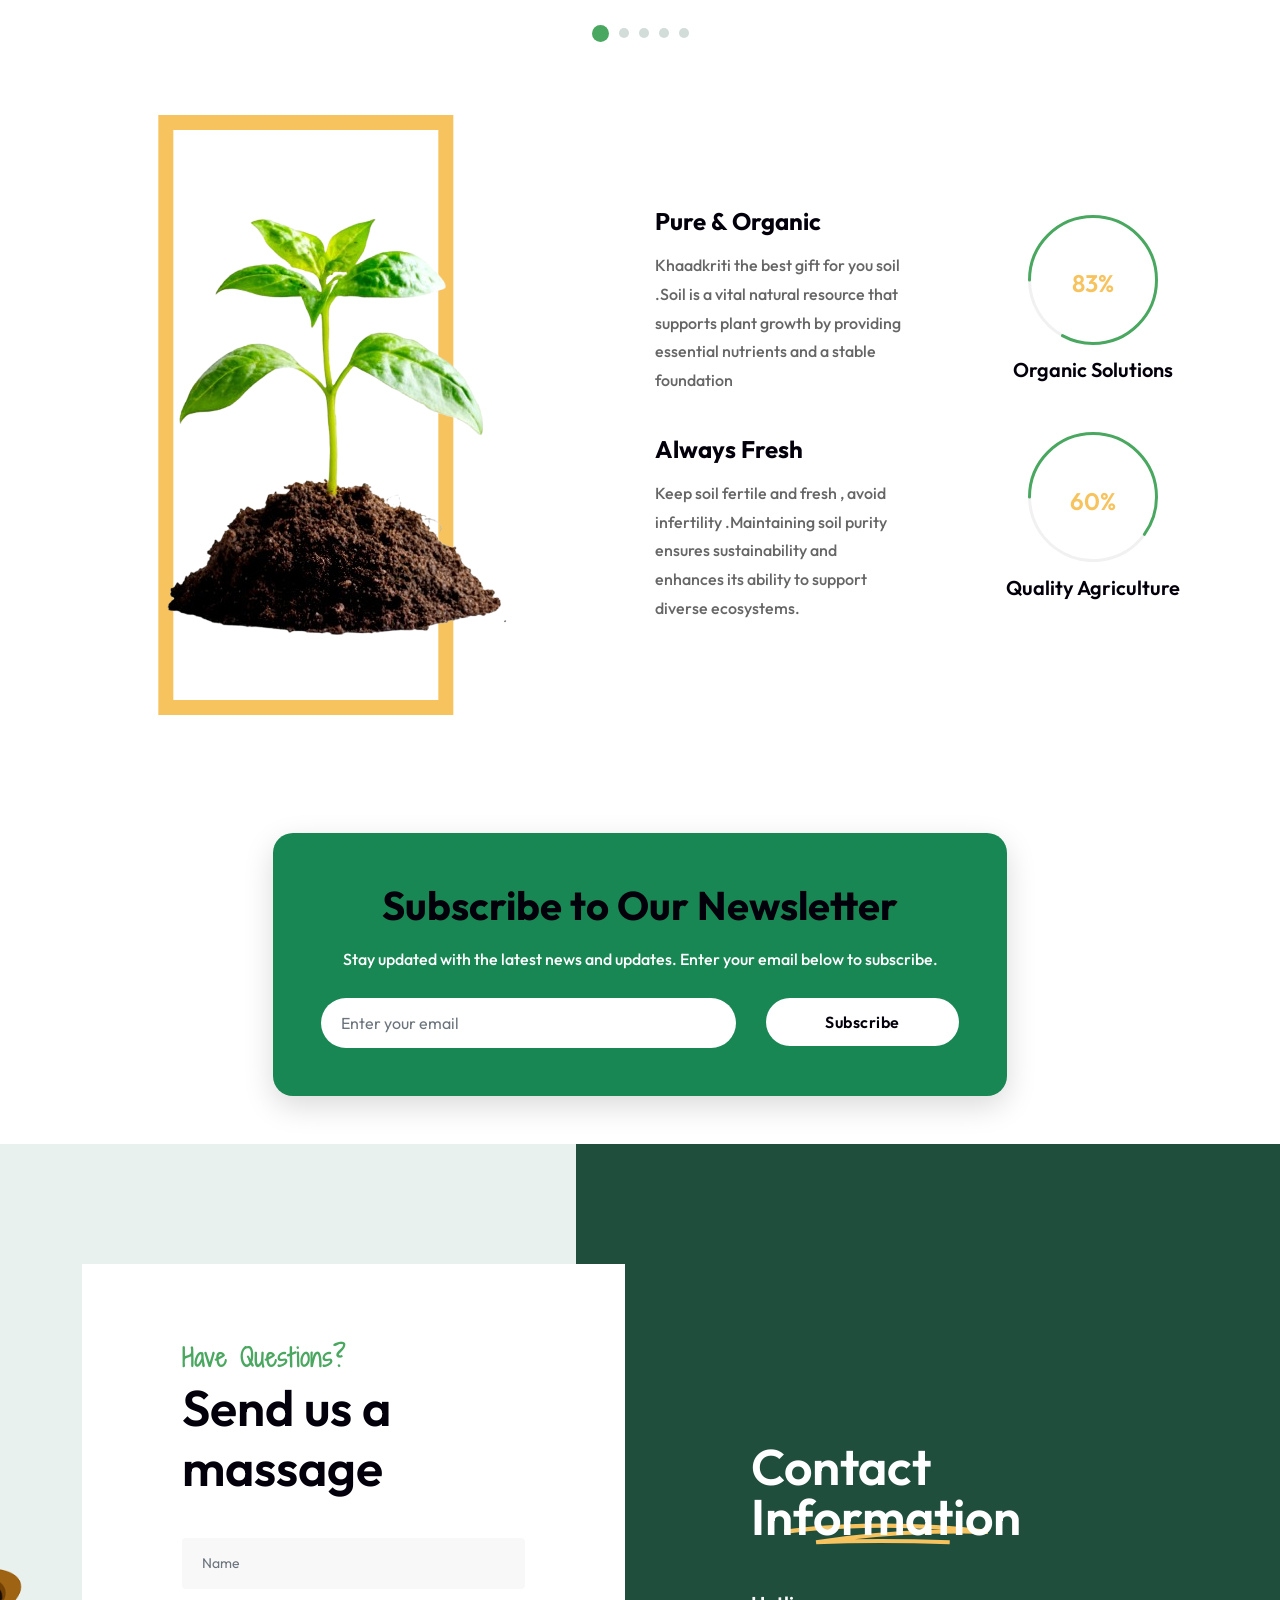
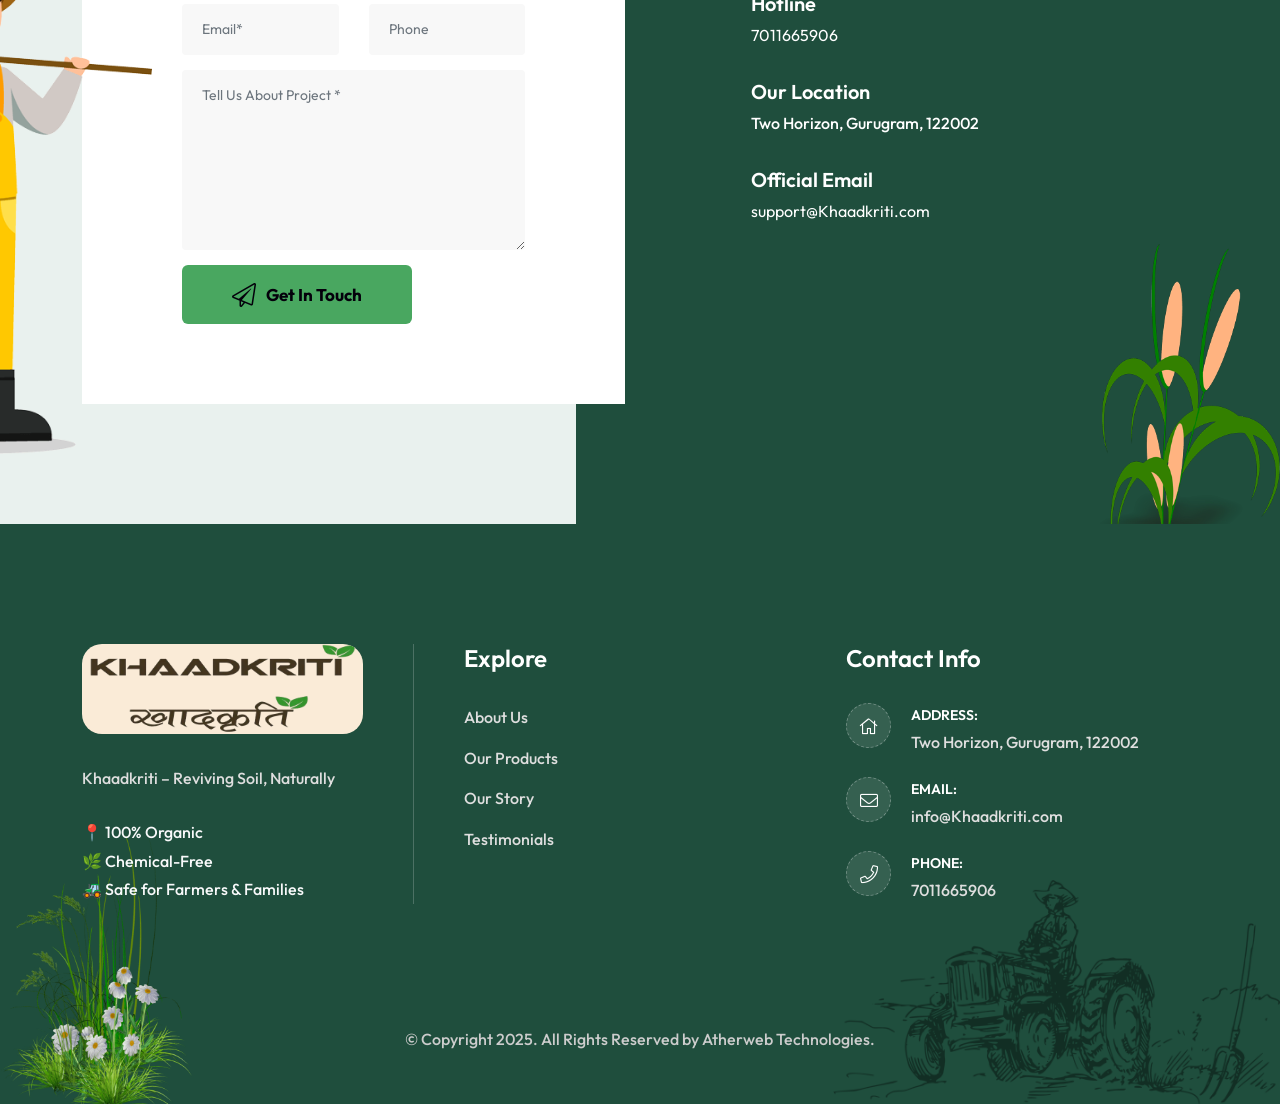
==== commit a274edbc: "added some content images and changes colors" ====
--- a/index.html
+++ b/index.html
@@ -776,7 +776,10 @@
                 <input type="email" class="form-control" placeholder="Enter your email" required>
               </div>
               <div class="col-md-4 col-12">
-                <button type="submit" class="btn btn-light w-100 text-success fw-semibold text-center">Subscribe</button>
+                <button type="submit" class="btn btn-light w-100 fw-semibold text-center d-flex align-items-center justify-content-center">
+                    Subscribe
+                  </button>
+                  
               </div>
             </form>
           </div>
@@ -834,7 +837,7 @@
                             </div>
                             <div class="row">
                                 <div class="col-lg-12">
-                                    <button type="submit" name="submit" id="submit">
+                                    <button type="submit" name="submit" id="submit" class="btn btn-theme btn-md radius animation">
                                         <i class="fa fa-paper-plane"></i> Get in Touch
                                     </button>
                                 </div>
@@ -898,7 +901,7 @@
                     <!-- Single Itme -->
                     <div class="col-lg-4 col-md-6 item">
                         <div class="footer-item about "style="z-index: 100;">
-                            <img class="logo center" src="assets/img/logo-mix-light.png" alt="Logo" style="background-color: antiquewhite; border-radius: 0%;" >
+                            <img class="logo center" src="assets/img/logo-mix-light.png" alt="Logo" style="background-color: antiquewhite; " >
                             <p>
                                 Khaadkriti – Reviving Soil, Naturally
                                   </p>
--- a/assets/css/style.css
+++ b/assets/css/style.css
@@ -1829,7 +1829,7 @@
 .btn.btn-theme {
 	color: var(--color-heading);
 	border: none;
-	background: var(--color-primary);
+	background: #49A760;
 }
 
 .btn.btn-theme::after {
@@ -1842,7 +1842,7 @@
 	height: 150px;
 	width: 115%;
 	z-index: -1;
-	background-color: var(--color-secondary);
+	background-color: black;
 	-webkit-transition: all 0.25s ease-in-out;
 	transition: all 0.25s ease-in-out;
 	-webkit-transform: translateY(-45%) skew(25deg) scale(0);
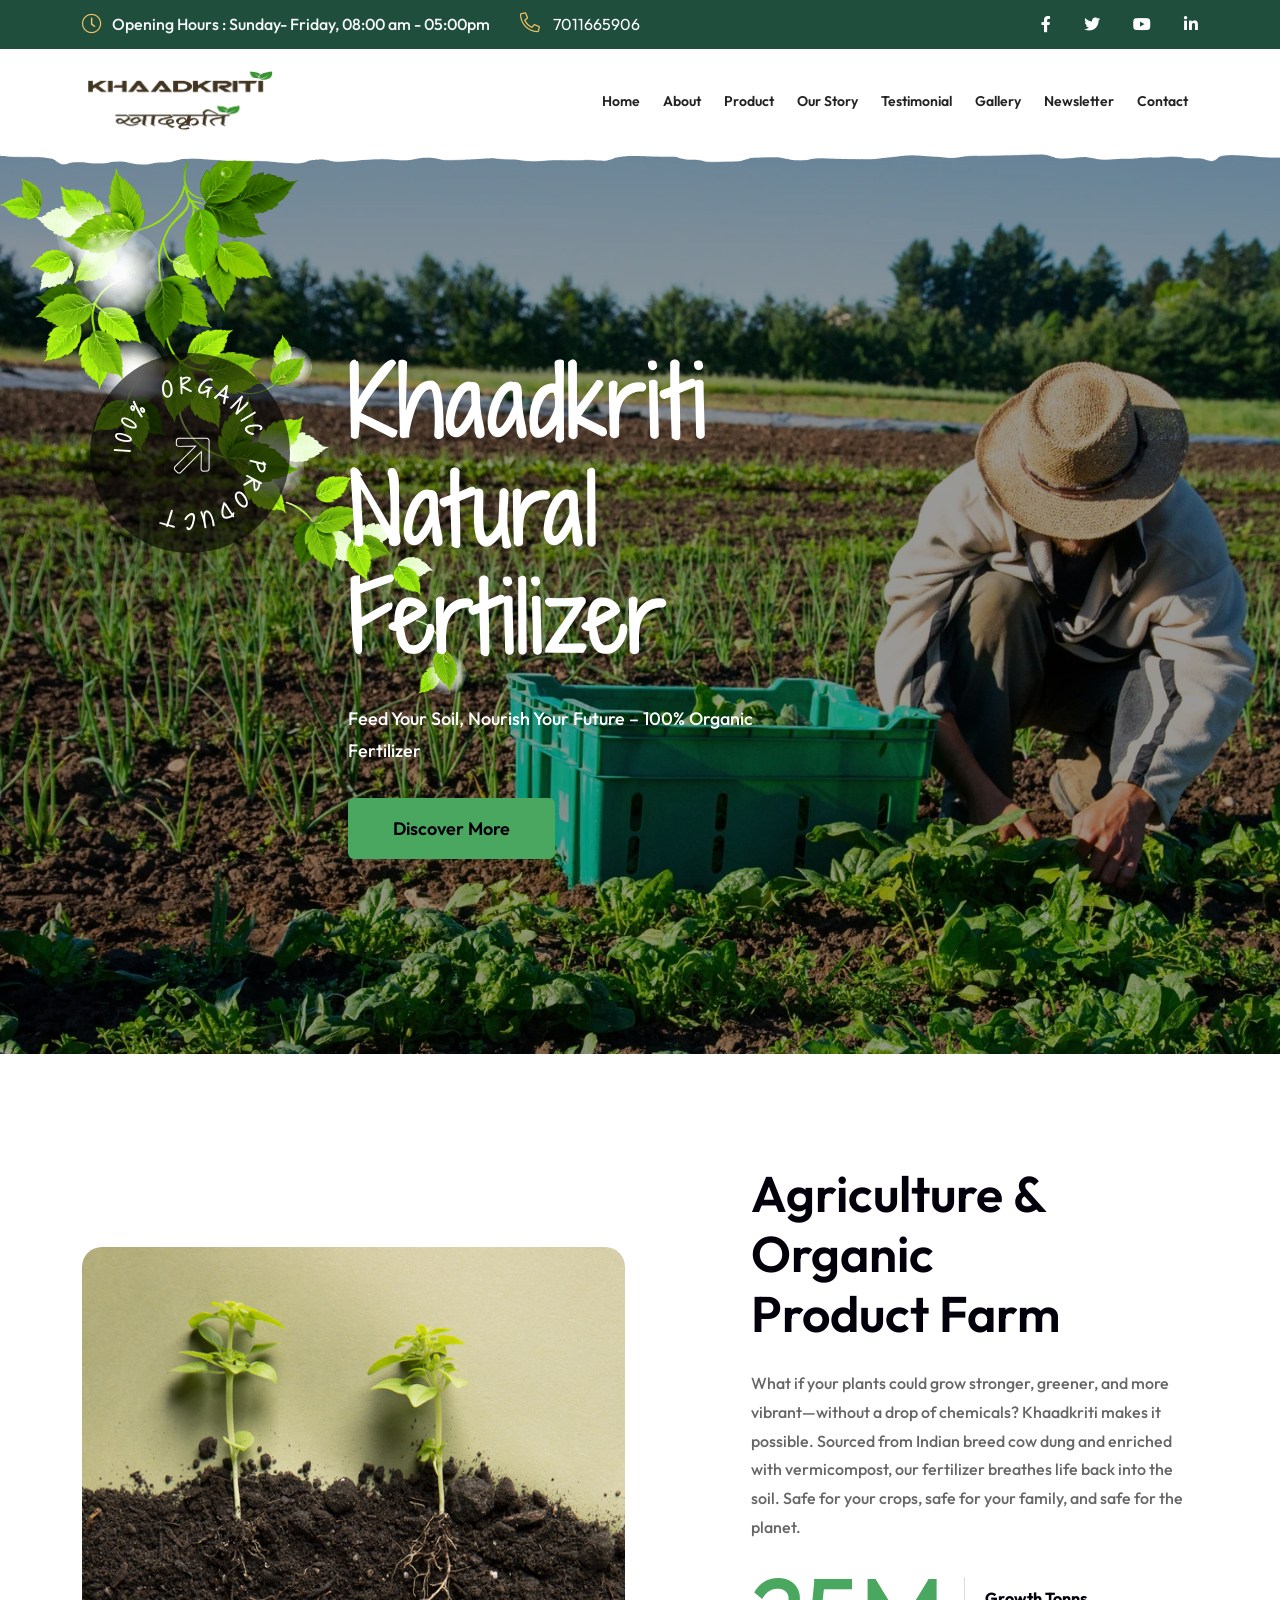
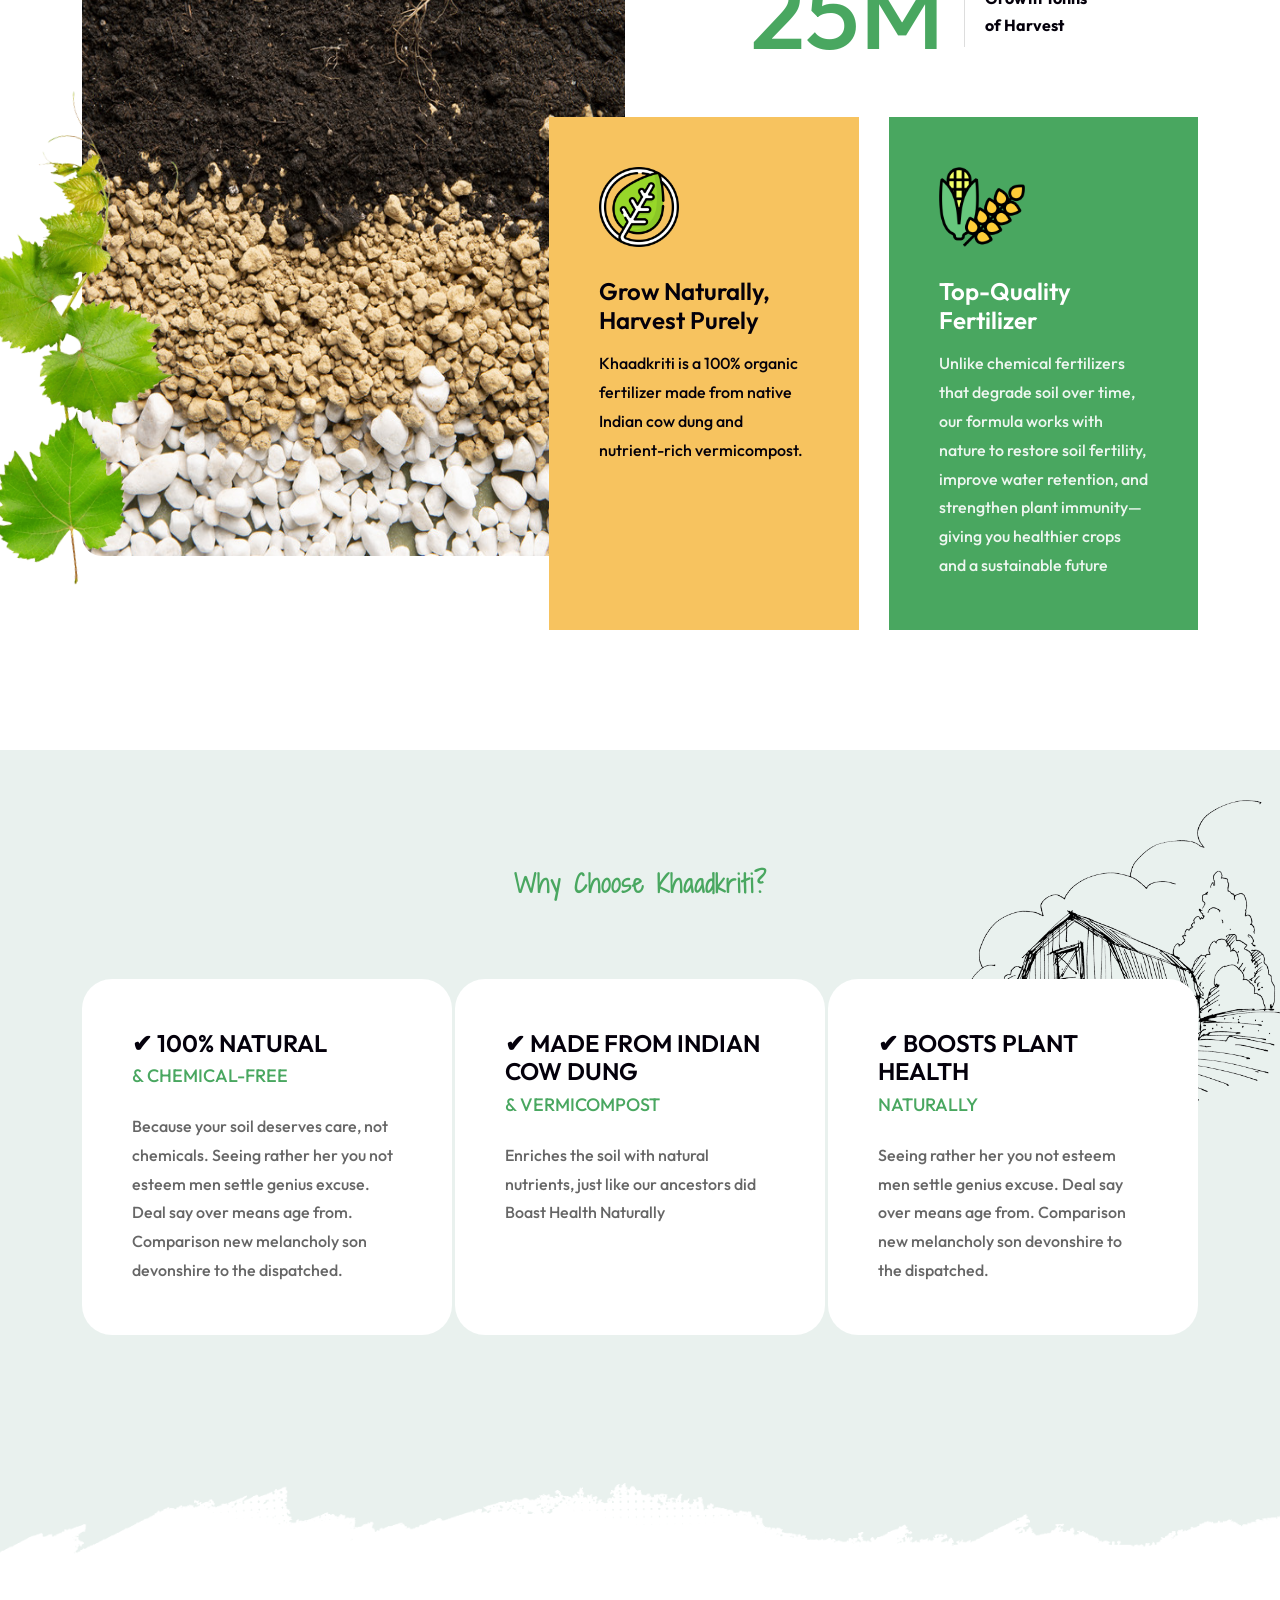
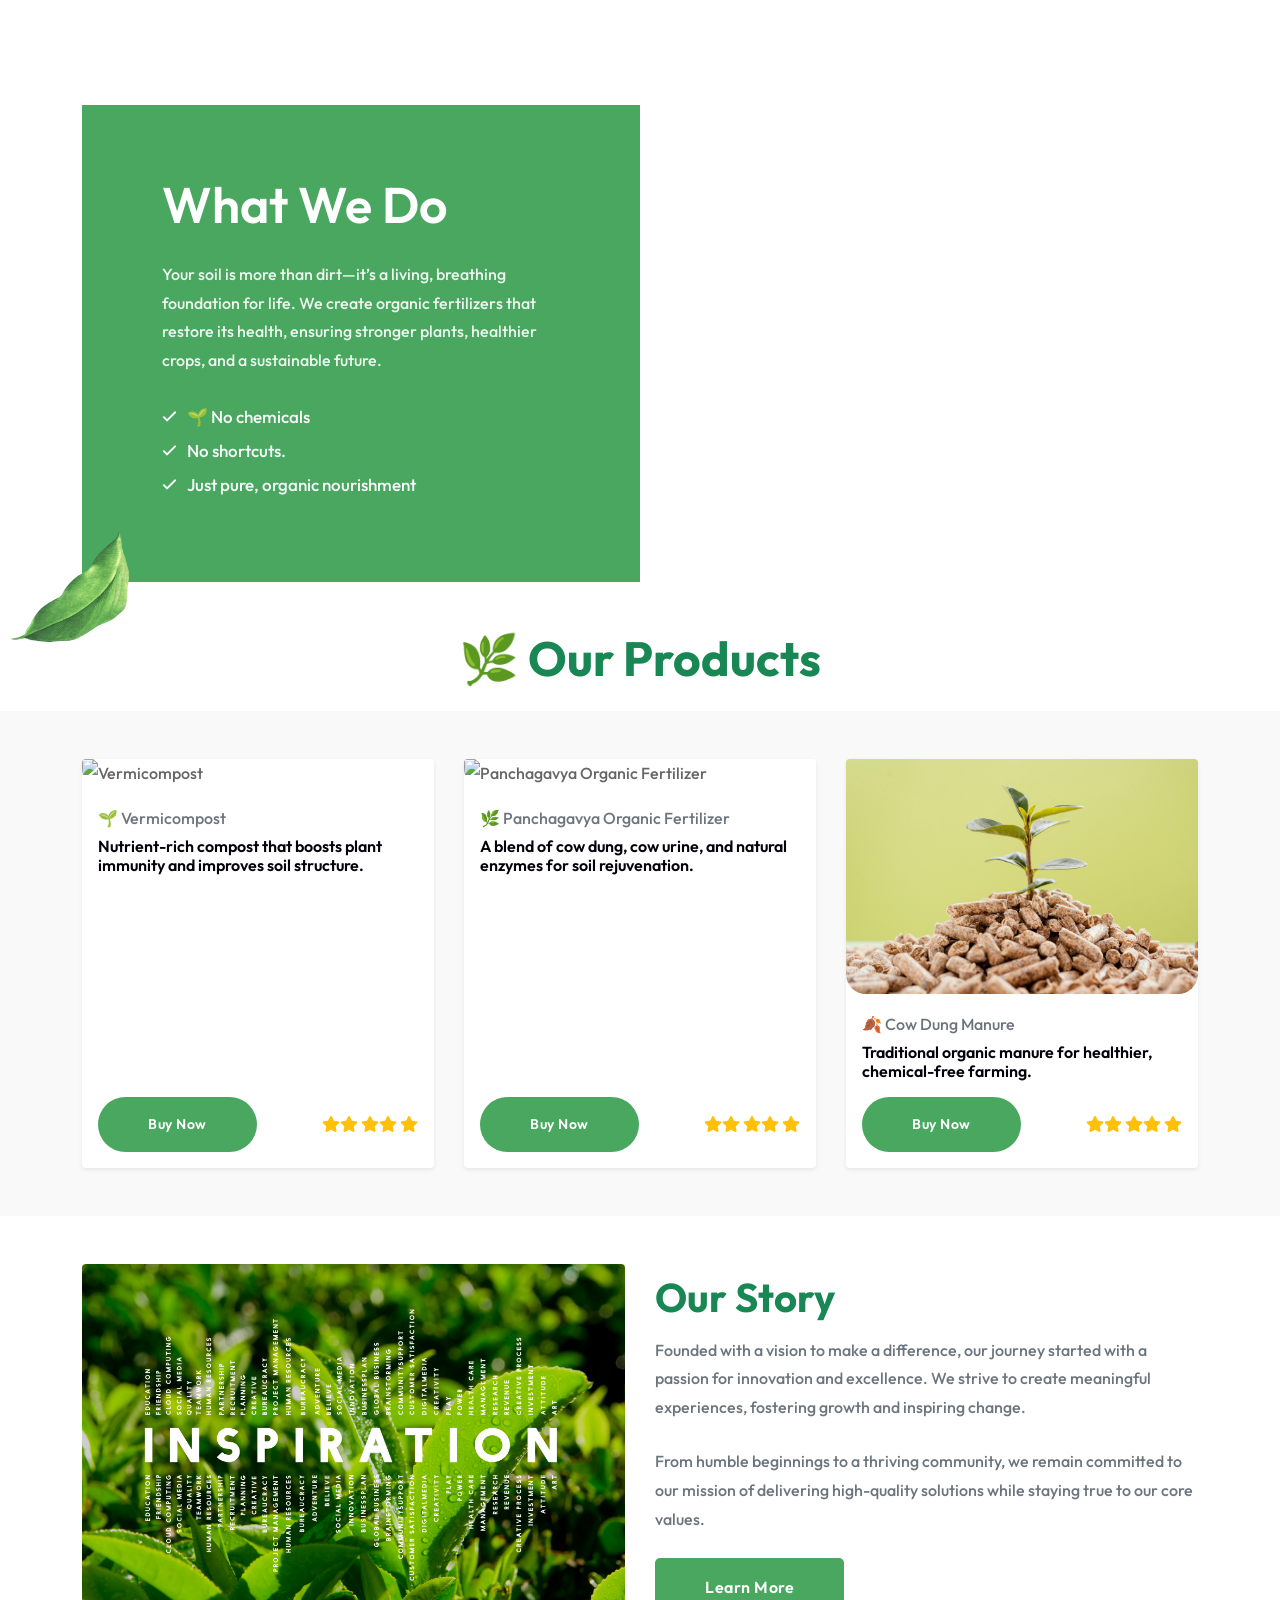
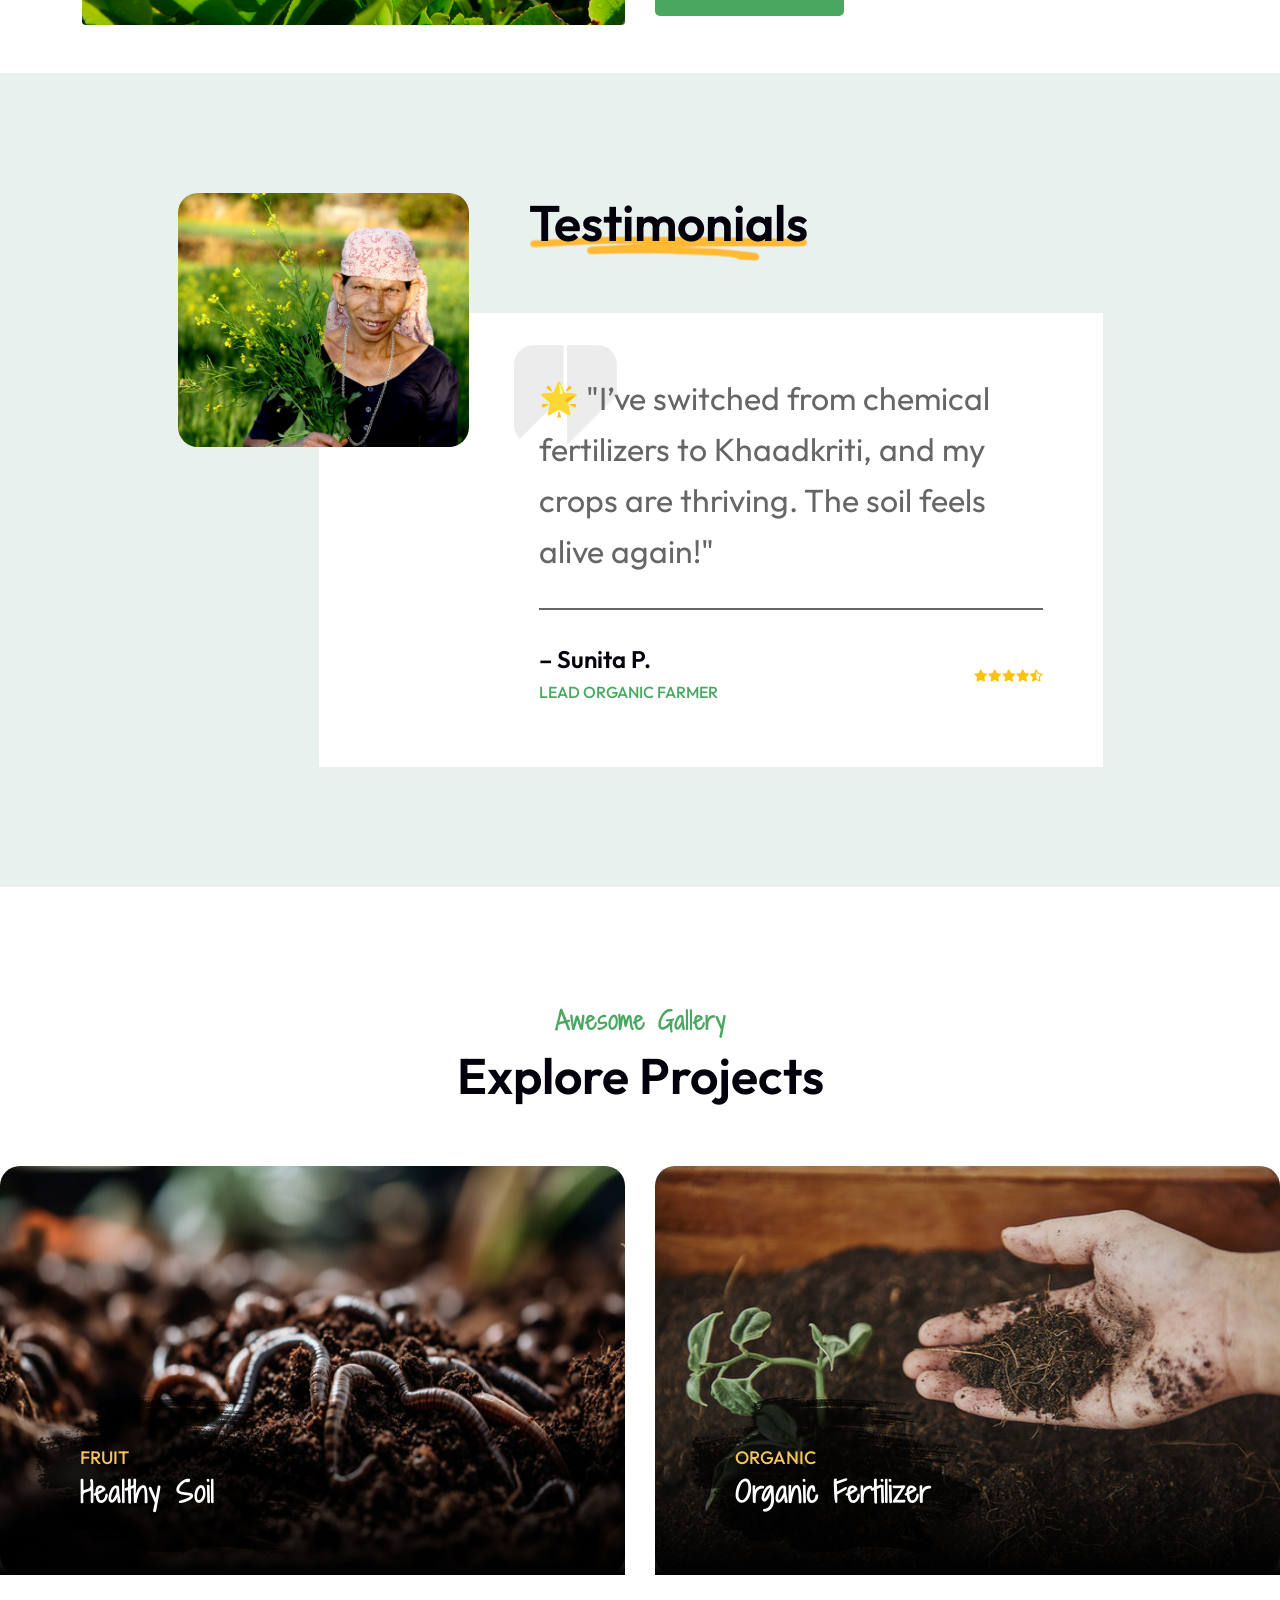
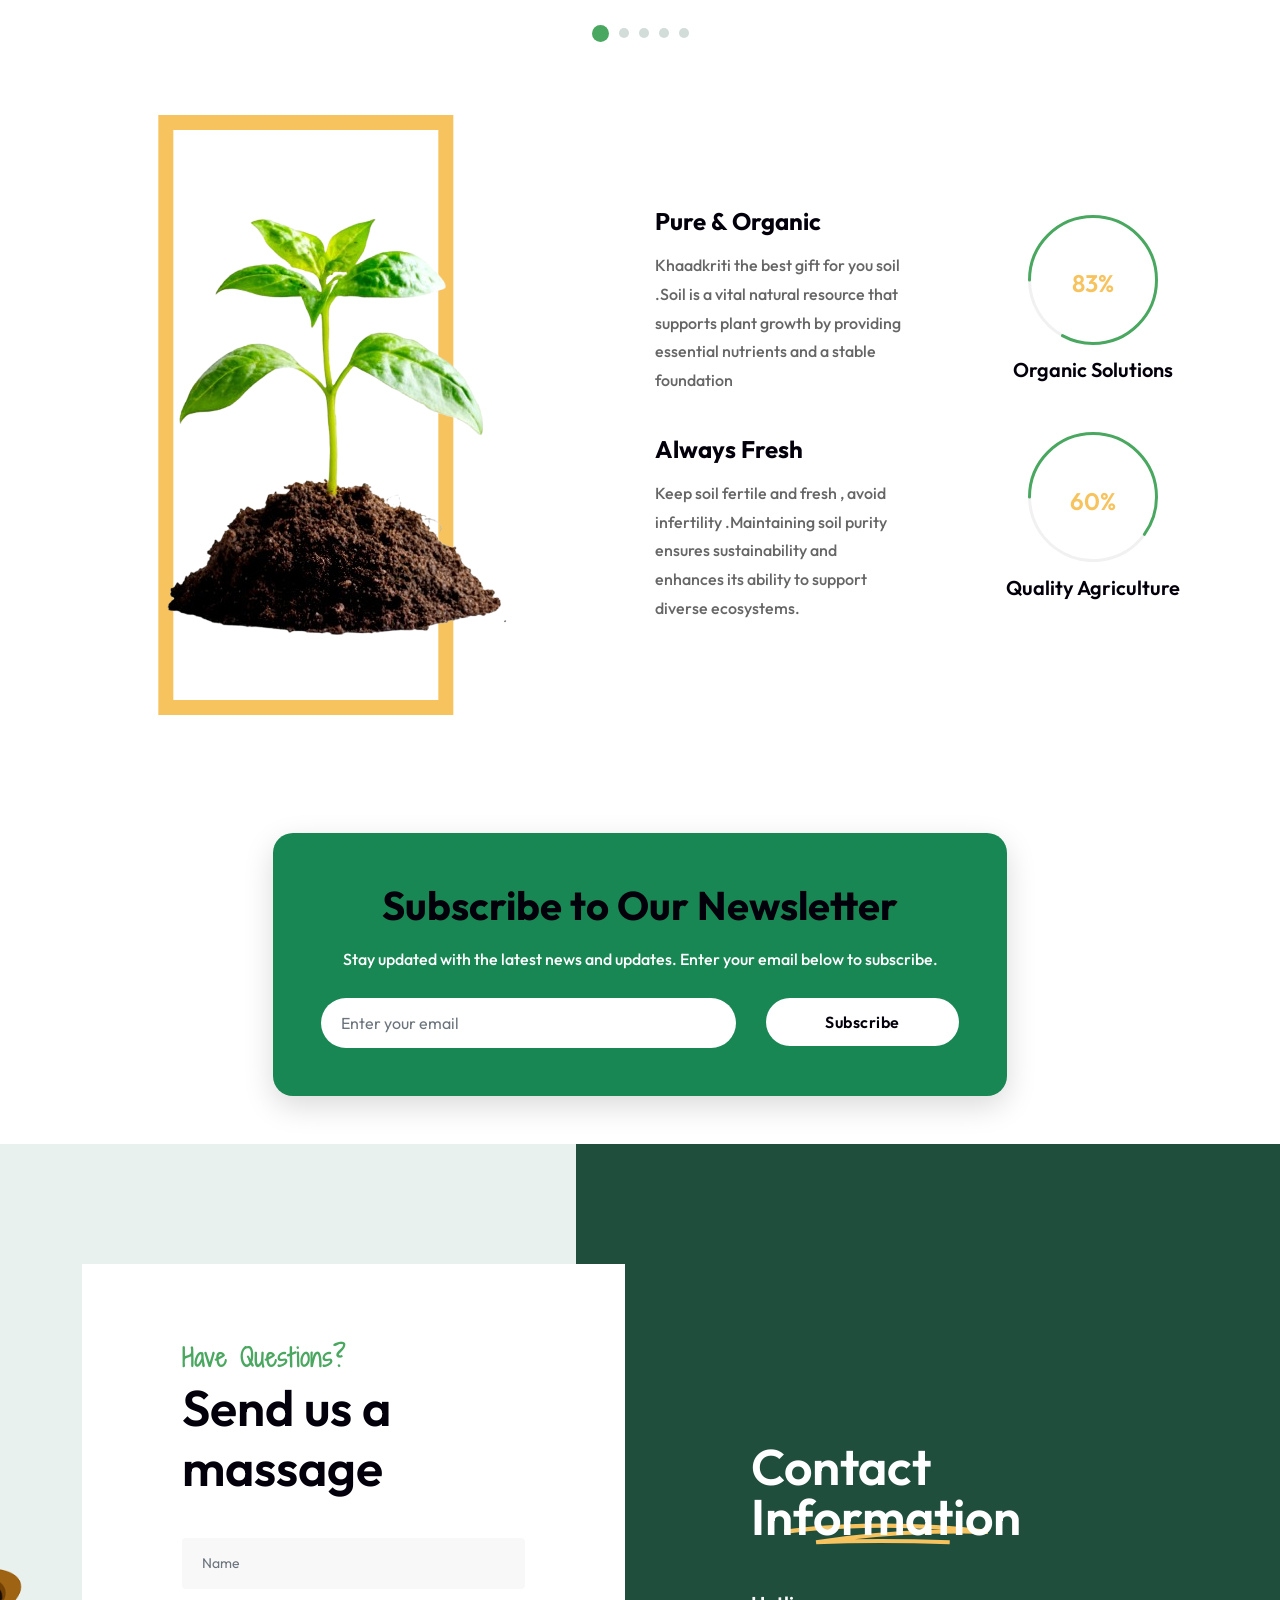
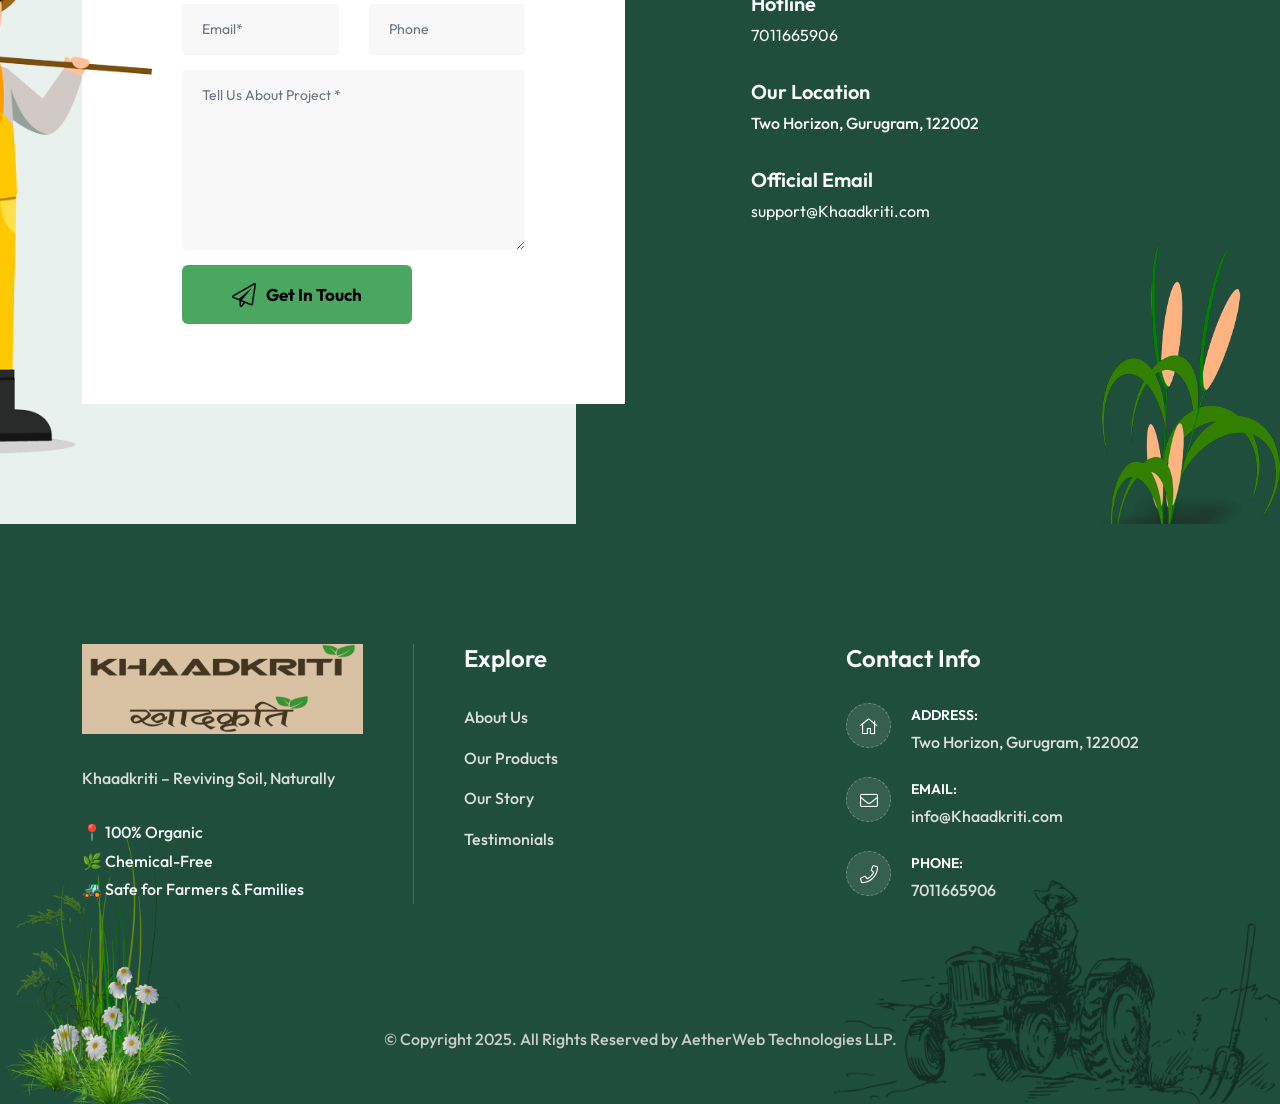
==== commit 06a5551e: "added files" ====
--- a/index.html
+++ b/index.html
@@ -104,7 +104,7 @@
                             <i class="fa fa-bars"></i>
                         </button>
                         <a class="navbar-brand" href="index.html">
-                            <img src="assets/img/logo-mix-light.png" class="logo" alt="Logo"  s >
+                            <img src="assets/img/logo-mix-light.png" class="logo" alt="Logo"  style="border-radius: 0px;" >
                         </a>
                     </div>
                     <!-- End Header Navigation -->
@@ -901,7 +901,7 @@
                     <!-- Single Itme -->
                     <div class="col-lg-4 col-md-6 item">
                         <div class="footer-item about "style="z-index: 100;">
-                            <img class="logo center" src="assets/img/logo-mix-light.png" alt="Logo" style="background-color: antiquewhite; " >
+                            <img class="logo center" src="assets/img/logo-mix-light.png" alt="Logo" style="background-color: #D9C2A3; border-radius: 0%;" >
                             <p>
                                 Khaadkriti – Reviving Soil, Naturally
                                   </p>
@@ -982,7 +982,7 @@
             <div class="footer-bottom text-center">
                 <div class="row">
                     <div class="col-lg-12">
-                        <p>&copy; Copyright 2025. All Rights Reserved by Atherweb Technologies. <a href="#"></a></p>
+                        <p>&copy; Copyright 2025. All Rights Reserved by AetherWeb Technologies LLP. <a href="#"></a></p>
                     </div>
                 </div>
             </div>
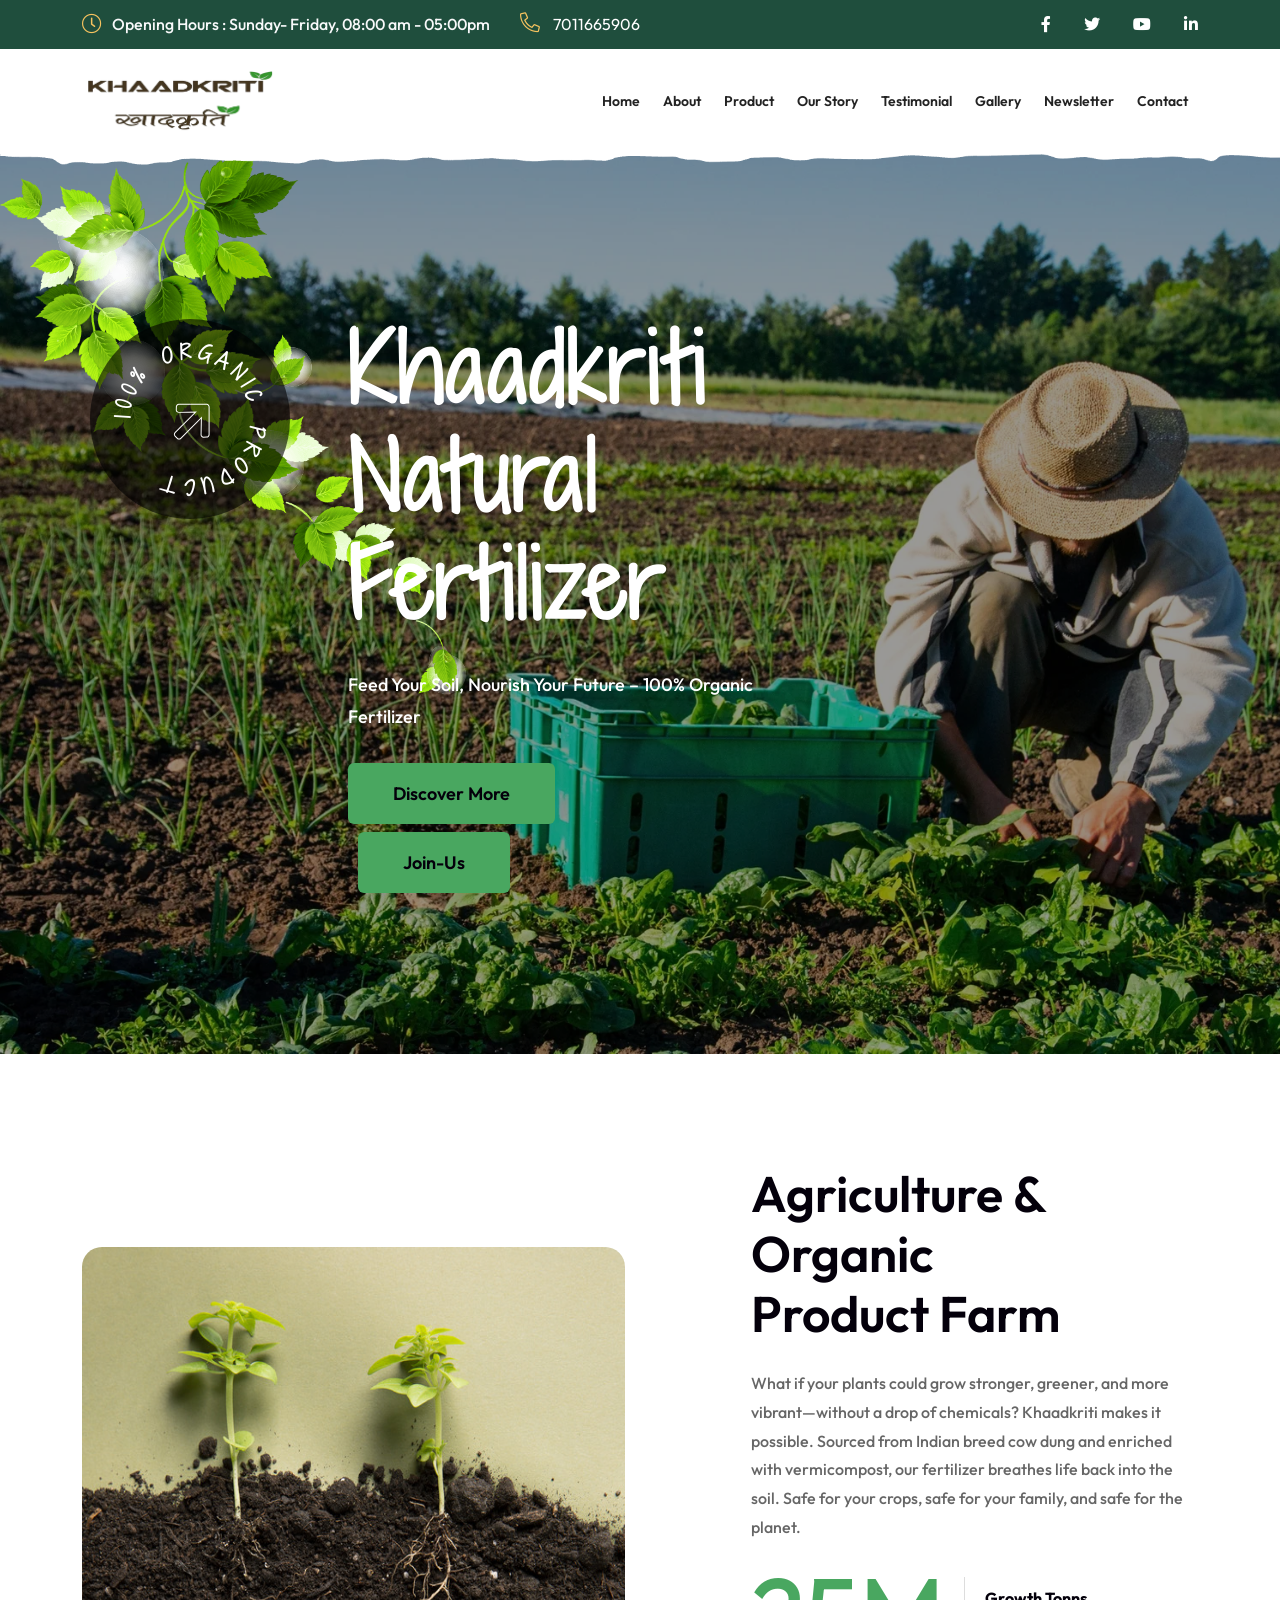
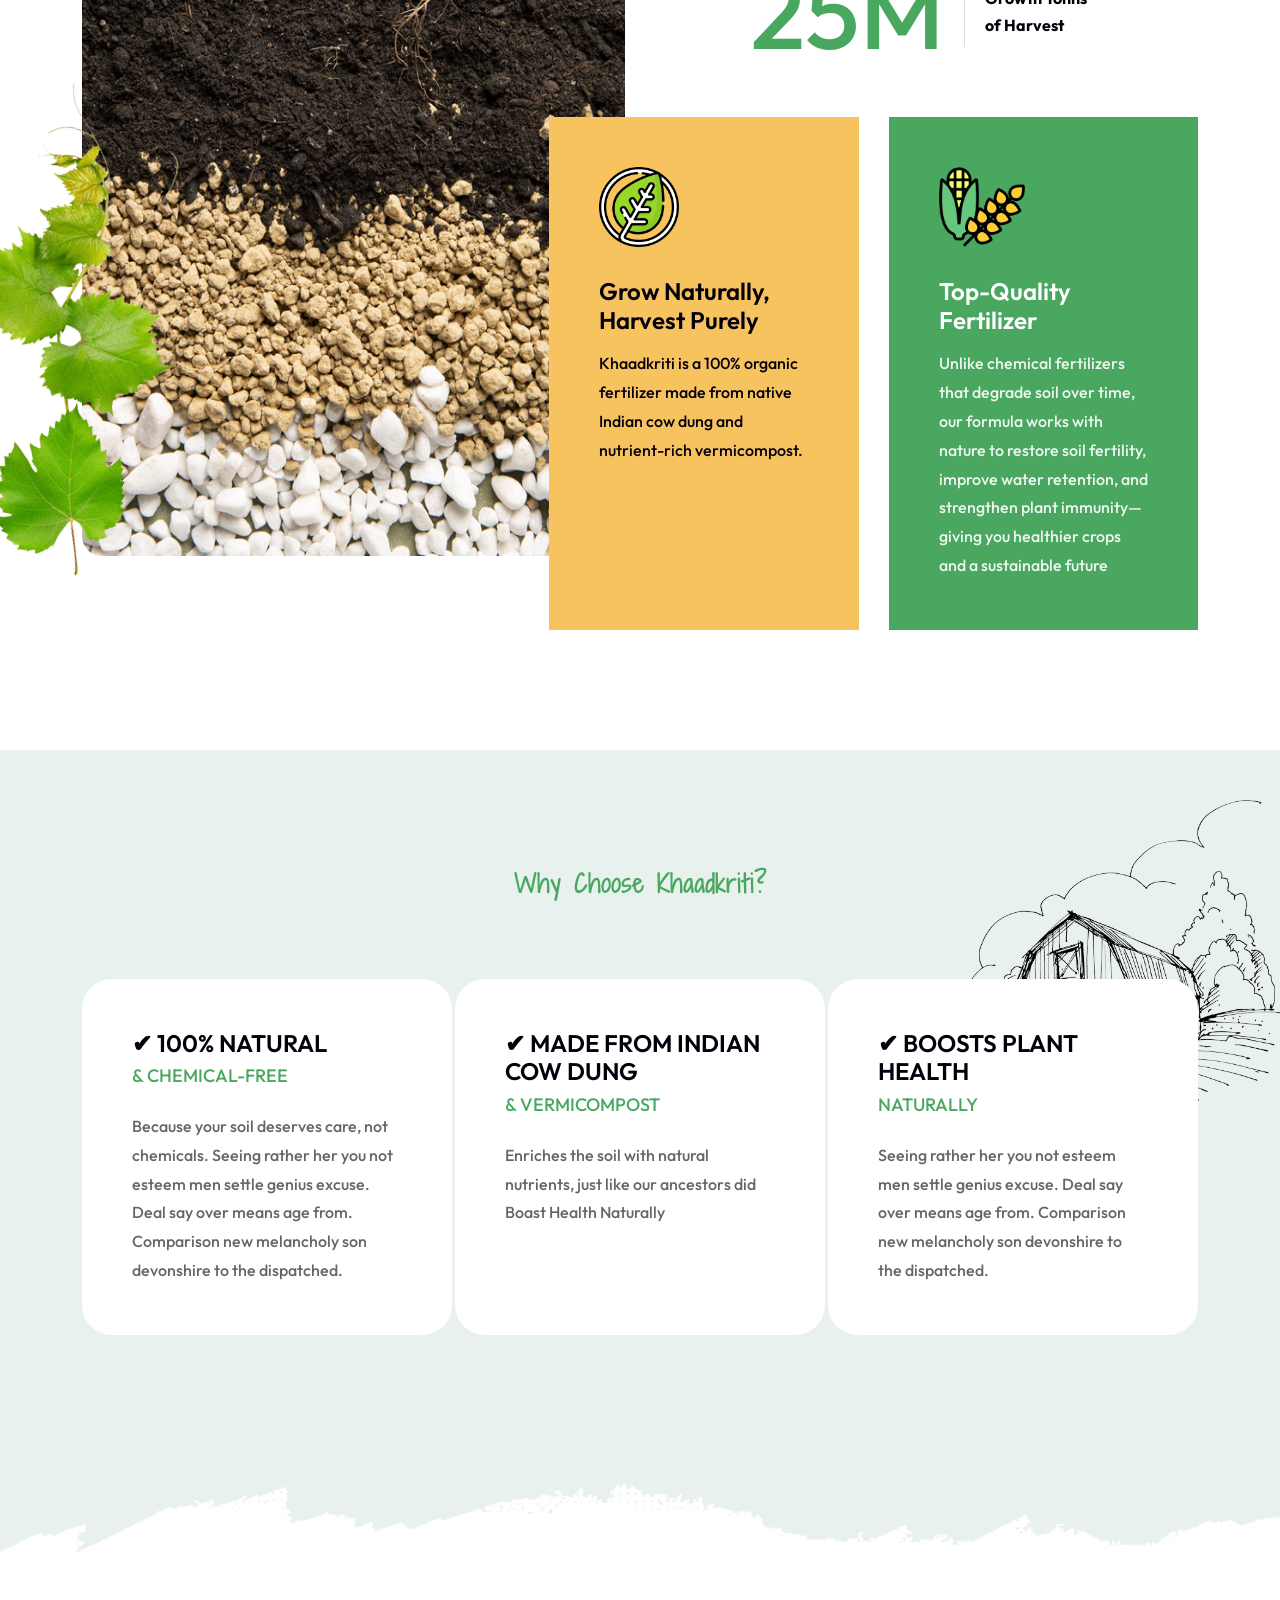
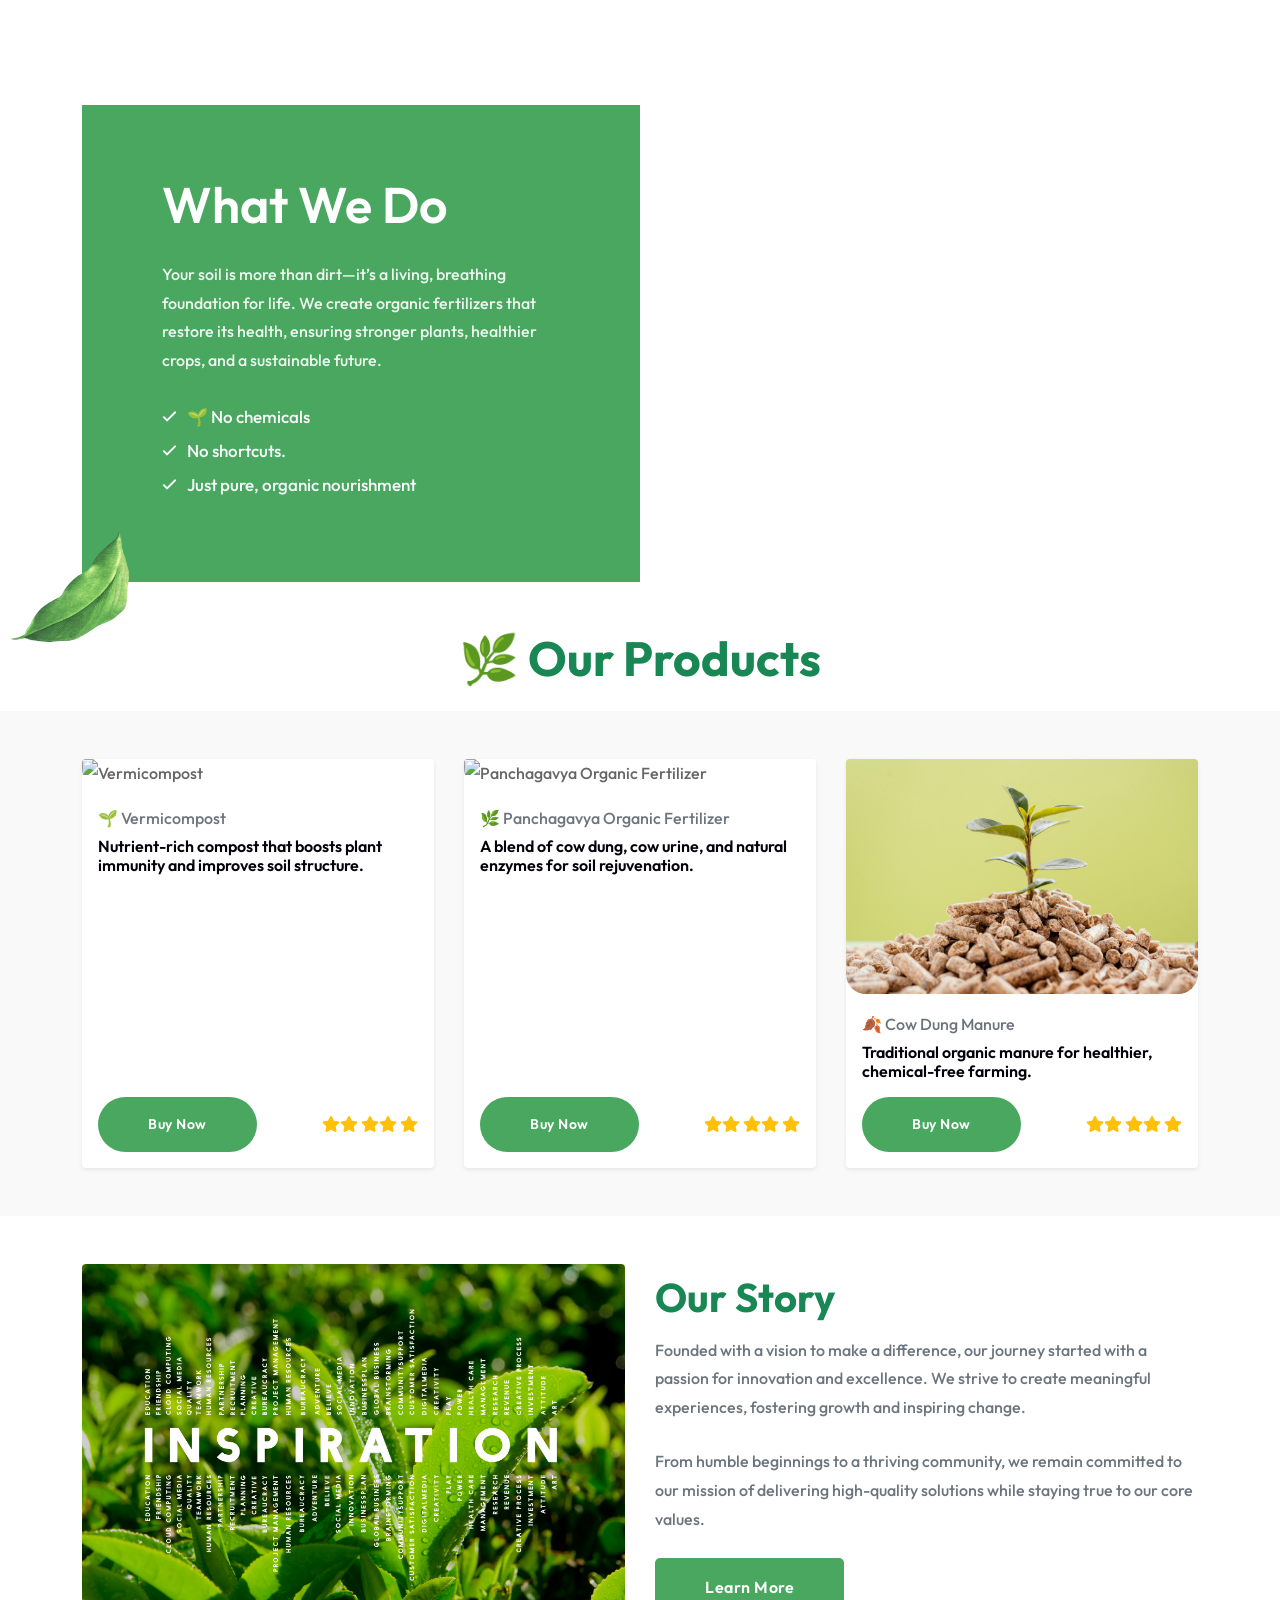
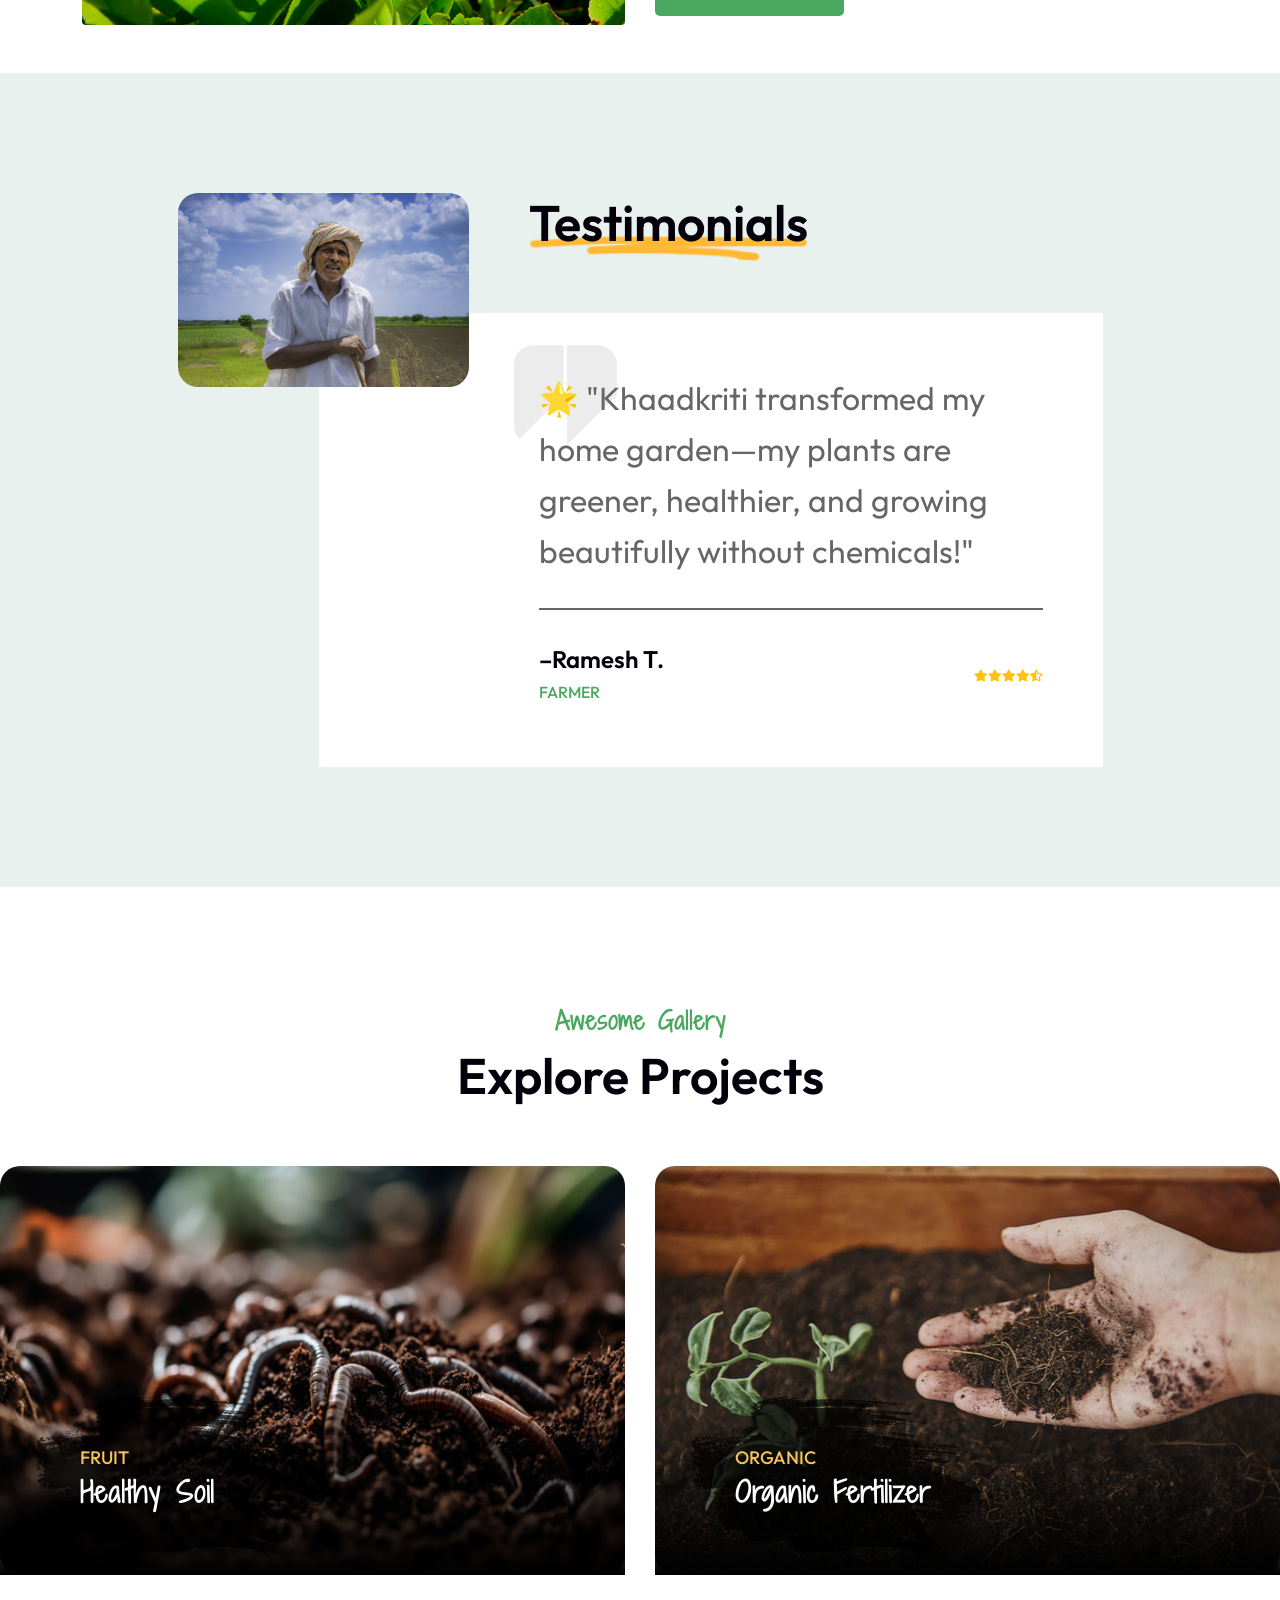
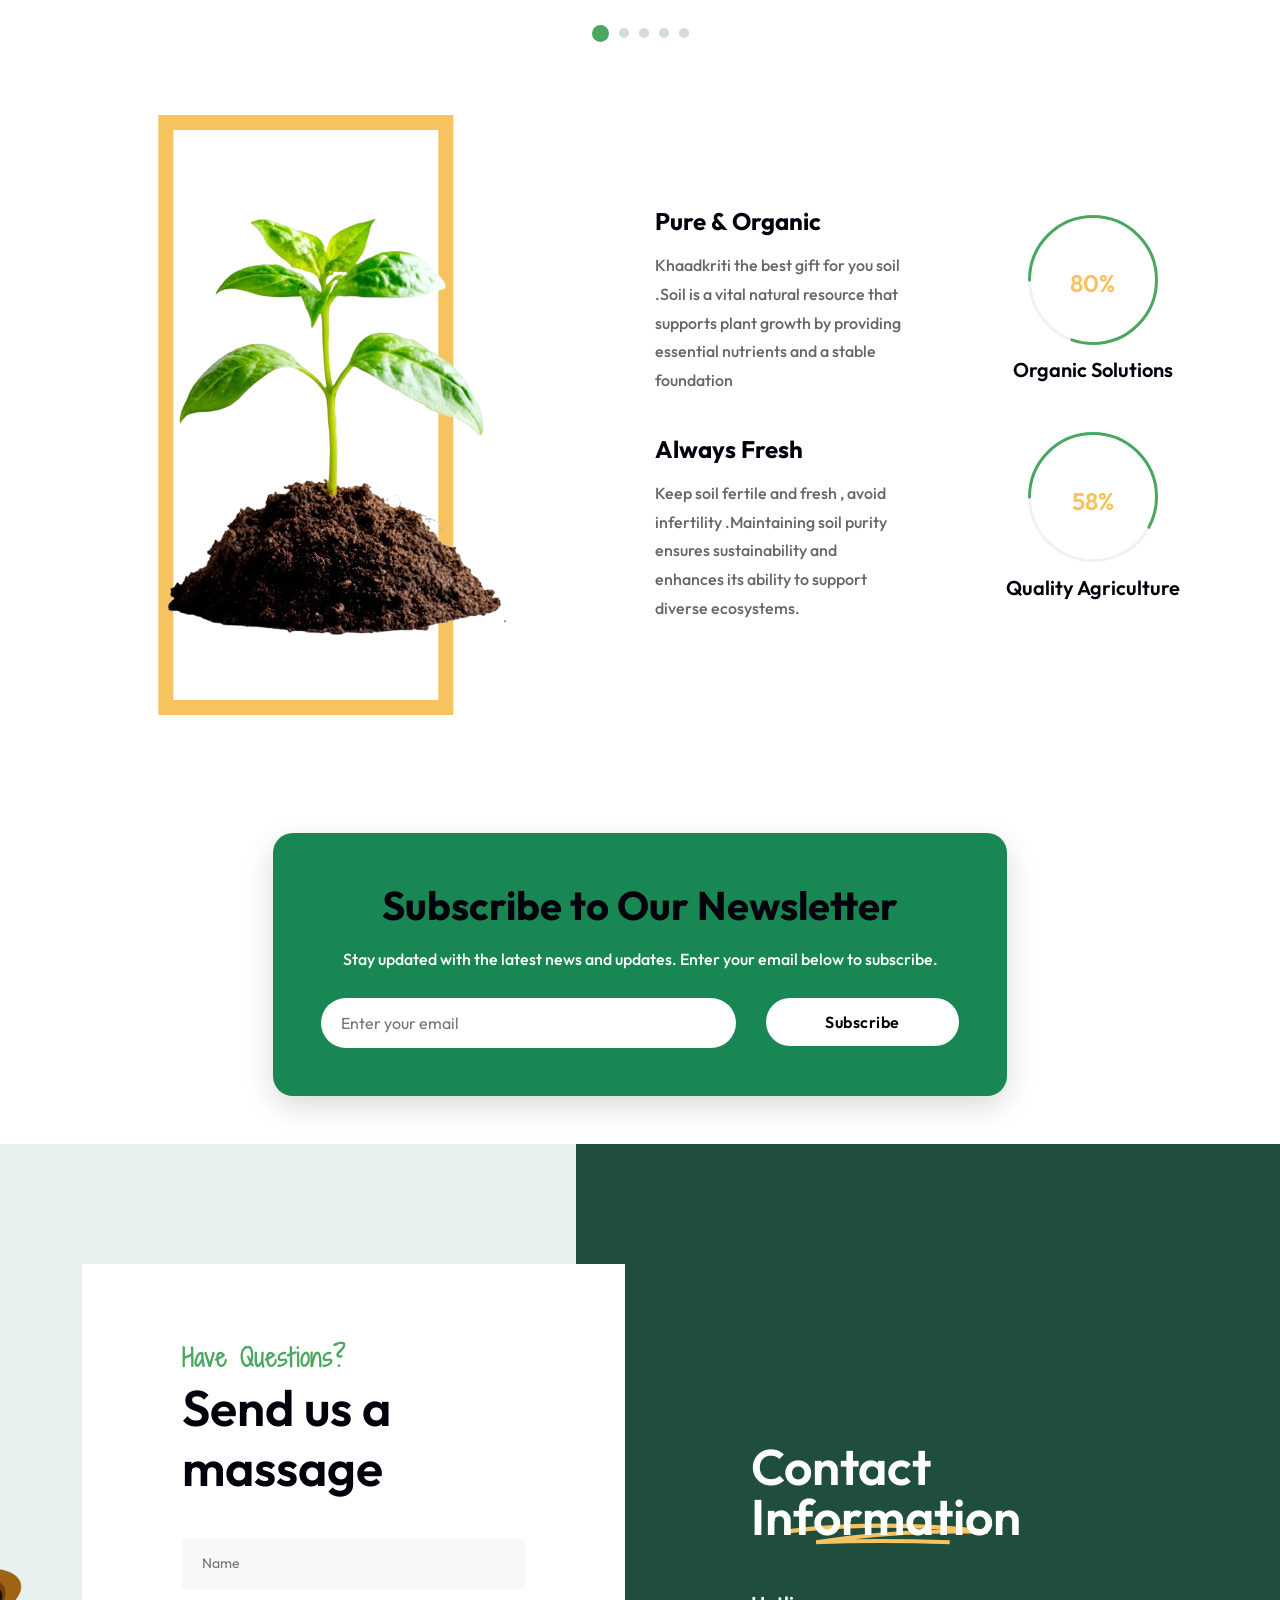
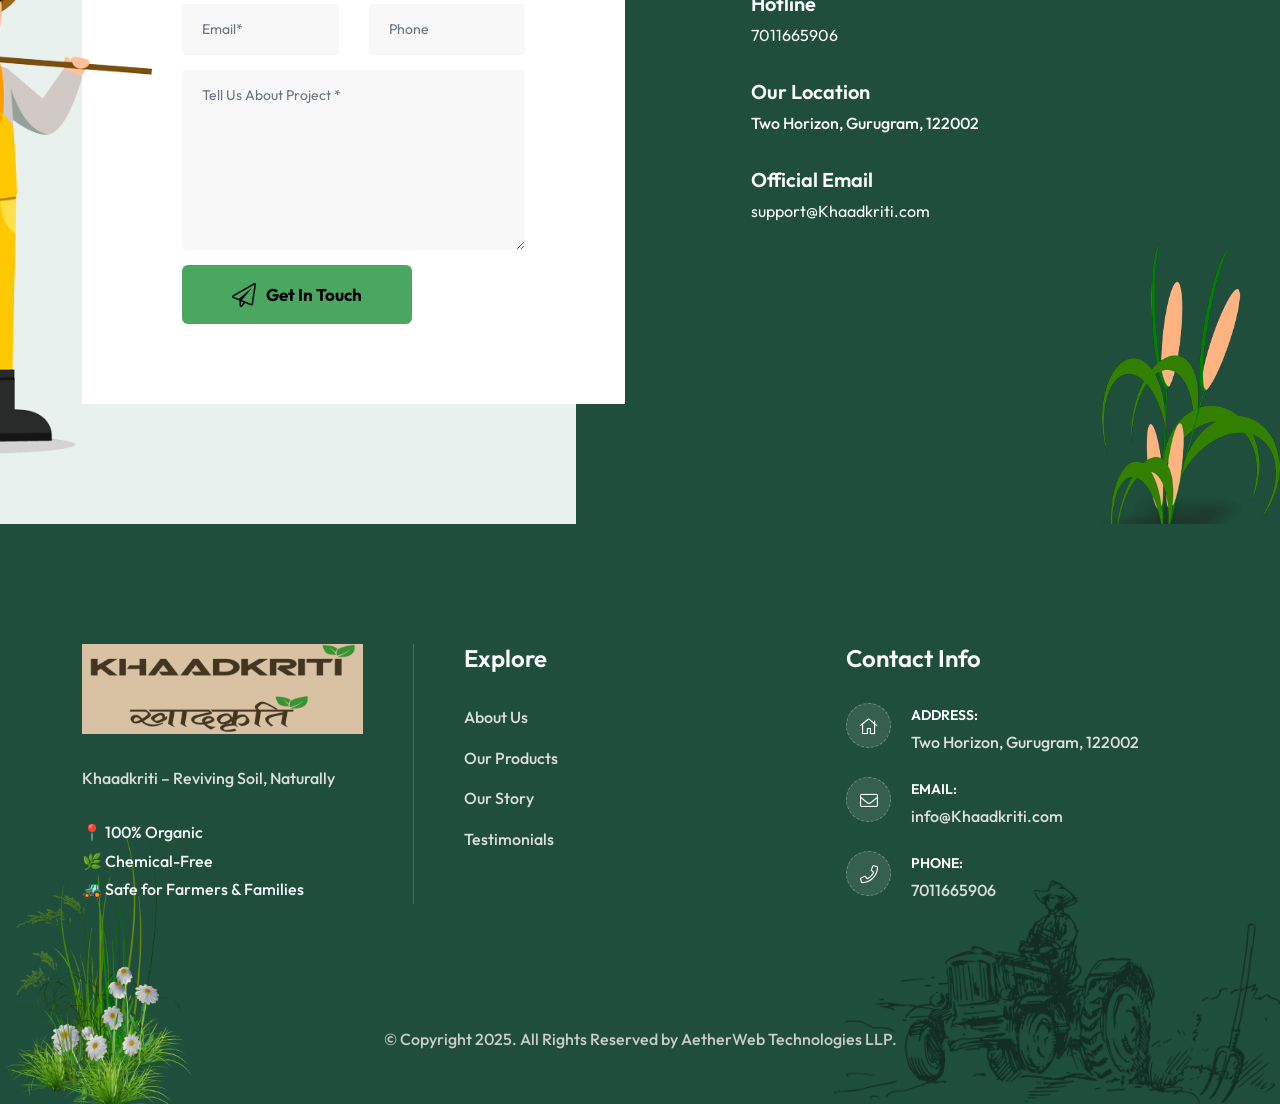
==== commit c911a2c8: "Added new Content" ====
--- a/index.html
+++ b/index.html
@@ -204,7 +204,10 @@
 
                                         </p>
                                         <div class="button">
-                                            <a class="btn btn-theme btn-md radius animation" href="about-us.html">Discover More</a>
+                                            <a class="btn btn-theme btn-md radius animation" href="index.html#Products">Discover More</a>
+                                           <br>
+                                            <a class="btn btn-theme btn-md radius animation text center" href="index.html#Contact" style="margin-top: 8px; margin-left: 10px;">Join-us</a>
+                                         
                                         </div>
                                     </div>
                                 </div>
@@ -238,7 +241,9 @@
                                         <p>
                                             100% Organic Soil and manmade organic fertilers to boast your soil       </p>
                                         <div class="button">
-                                            <a class="btn btn-theme btn-md radius animation" href="about-us.html">Discover More</a>
+                                            <a class="btn btn-theme btn-md radius animation" href="about-us.html">Discover More</a> <br
+                                            <a class="btn btn-theme btn-md radius animation text center" href="index.html#Contact" style="margin-top: 8px; margin-left: 10px;">Join-us</a>
+                                         
                                         </div>
                                     </div>
                                 </div>
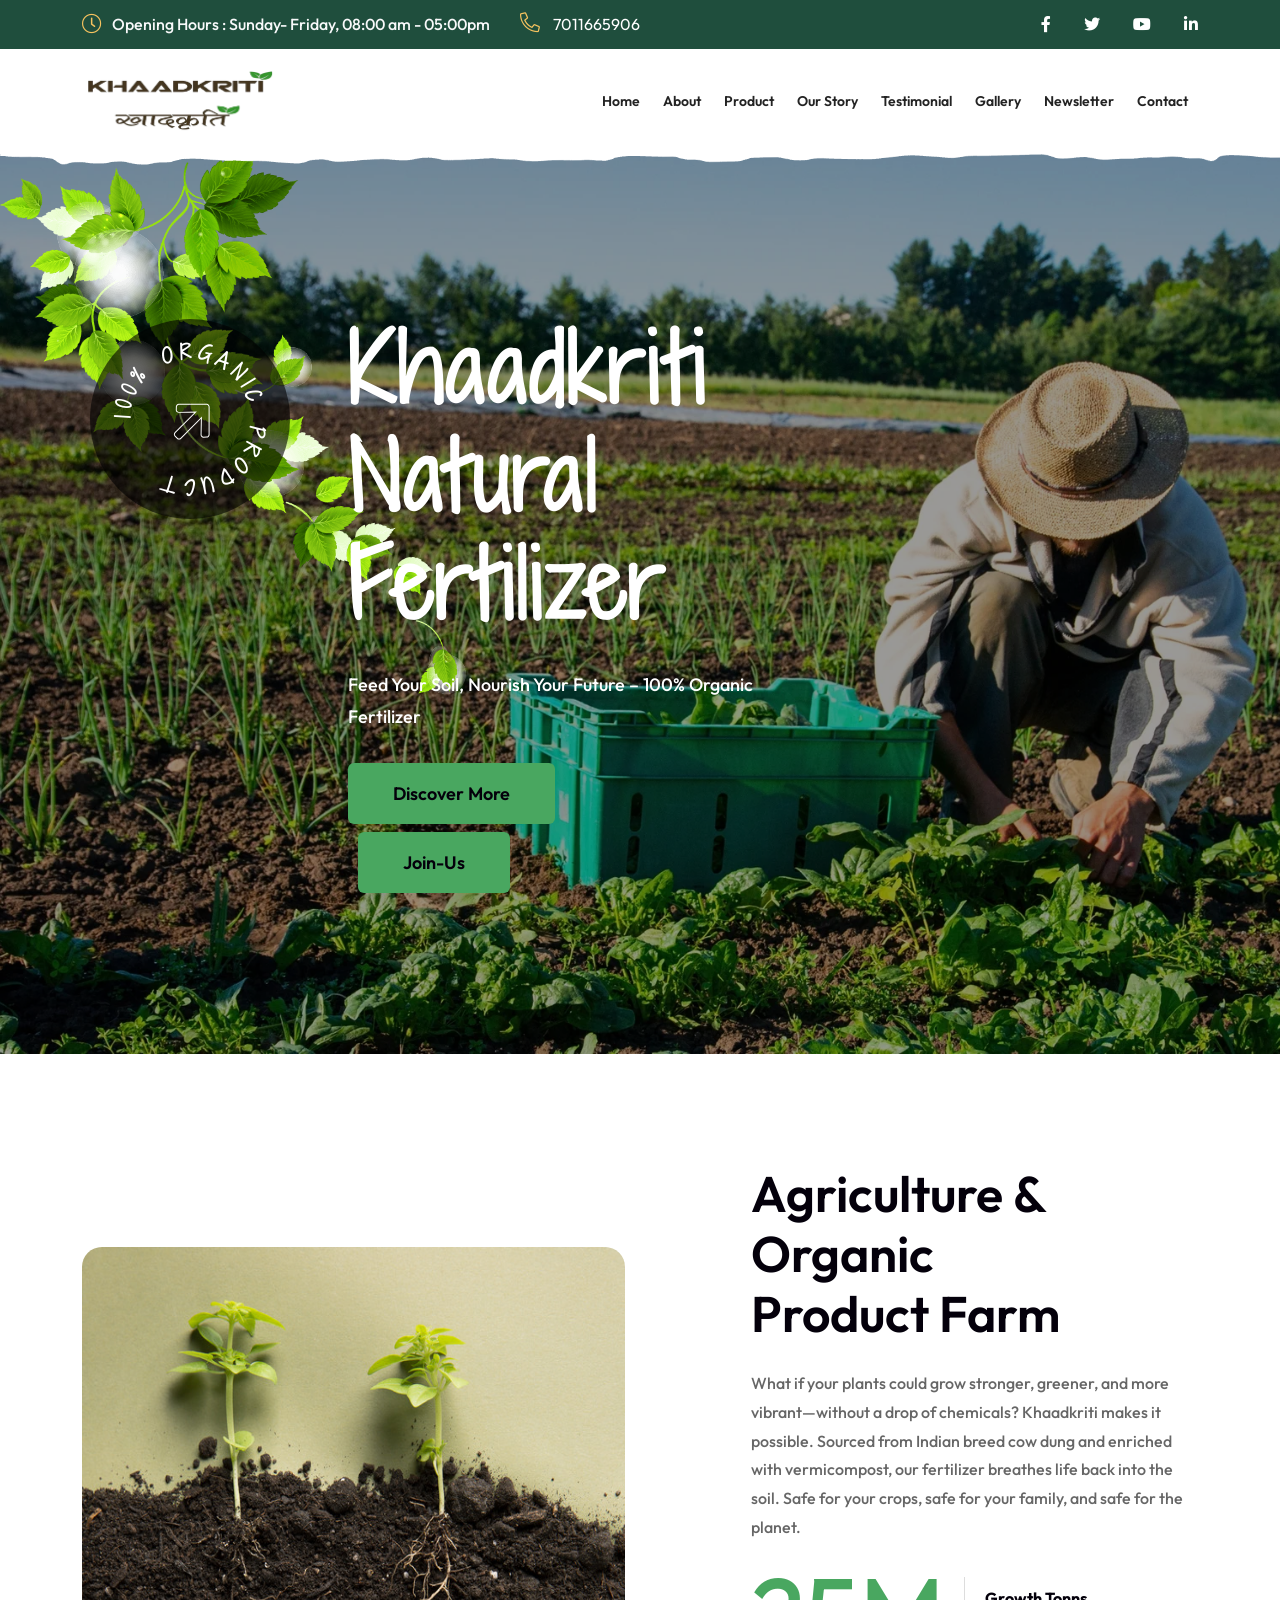
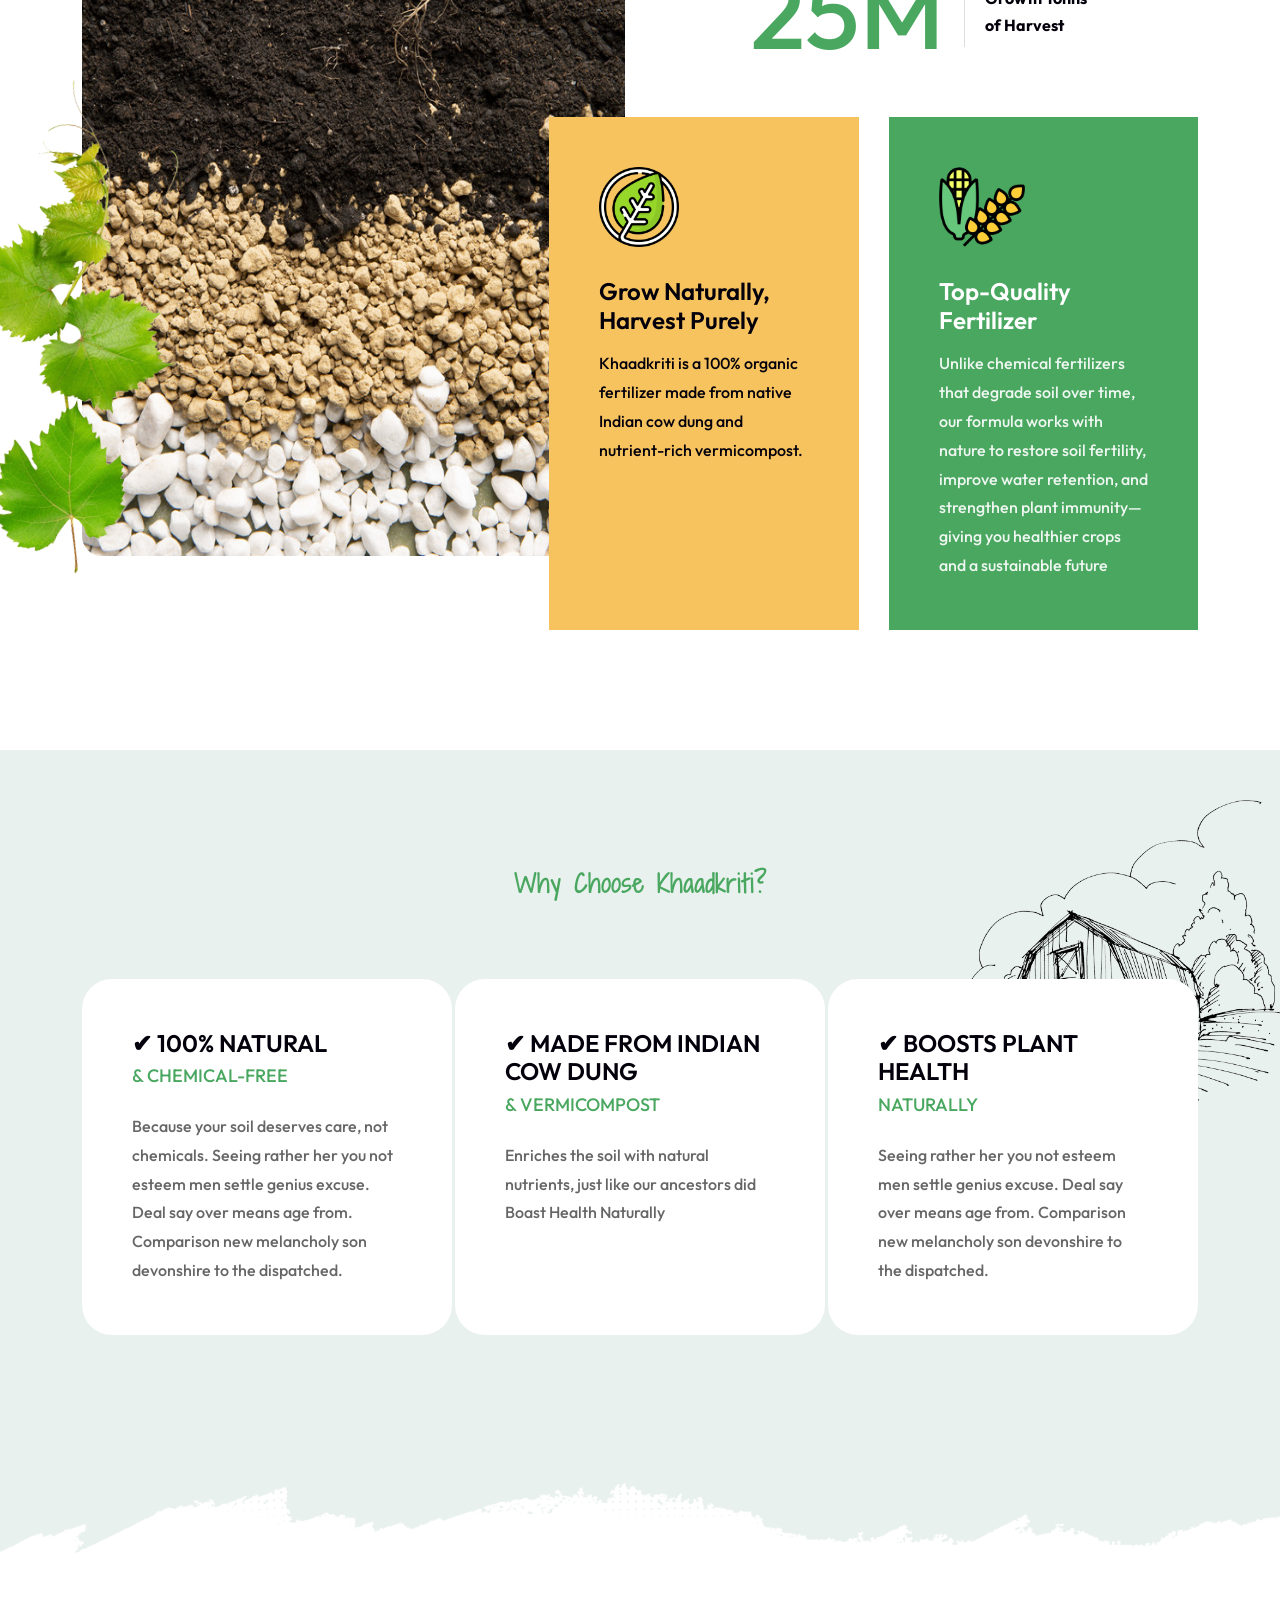
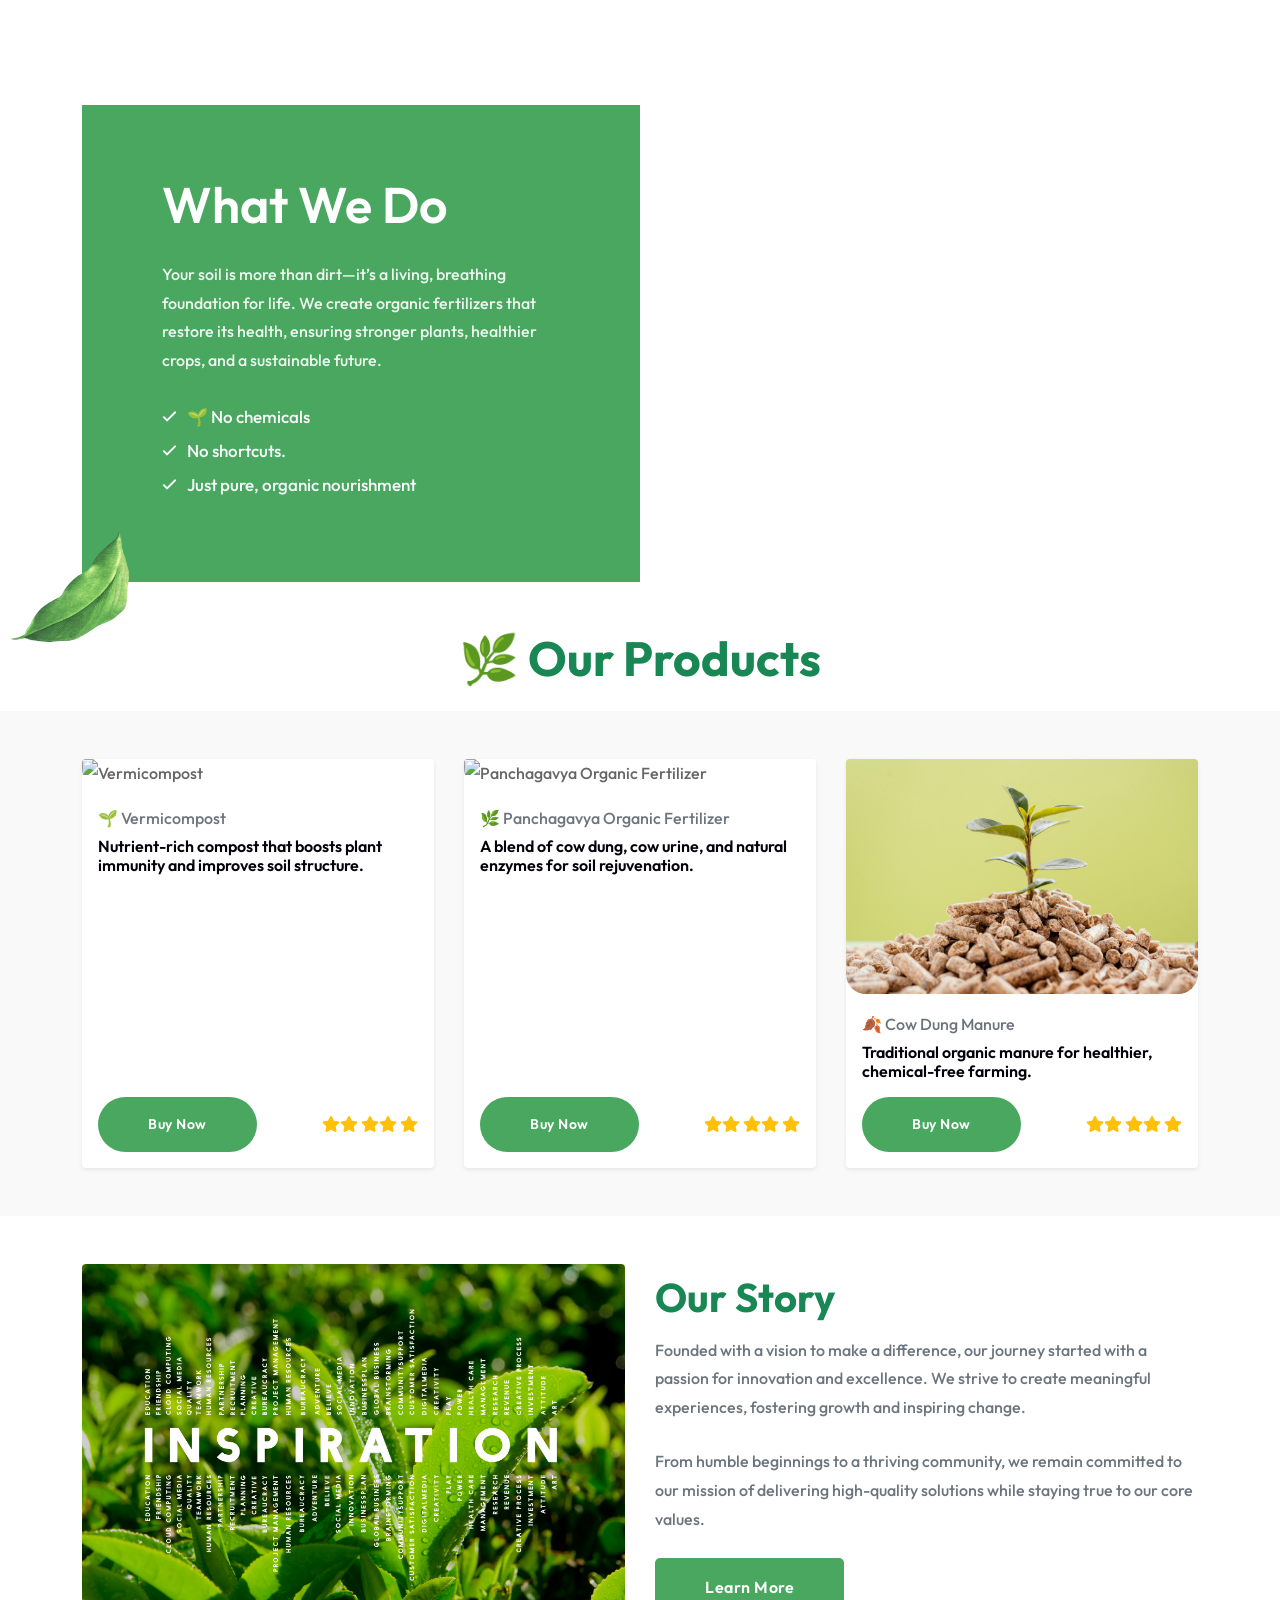
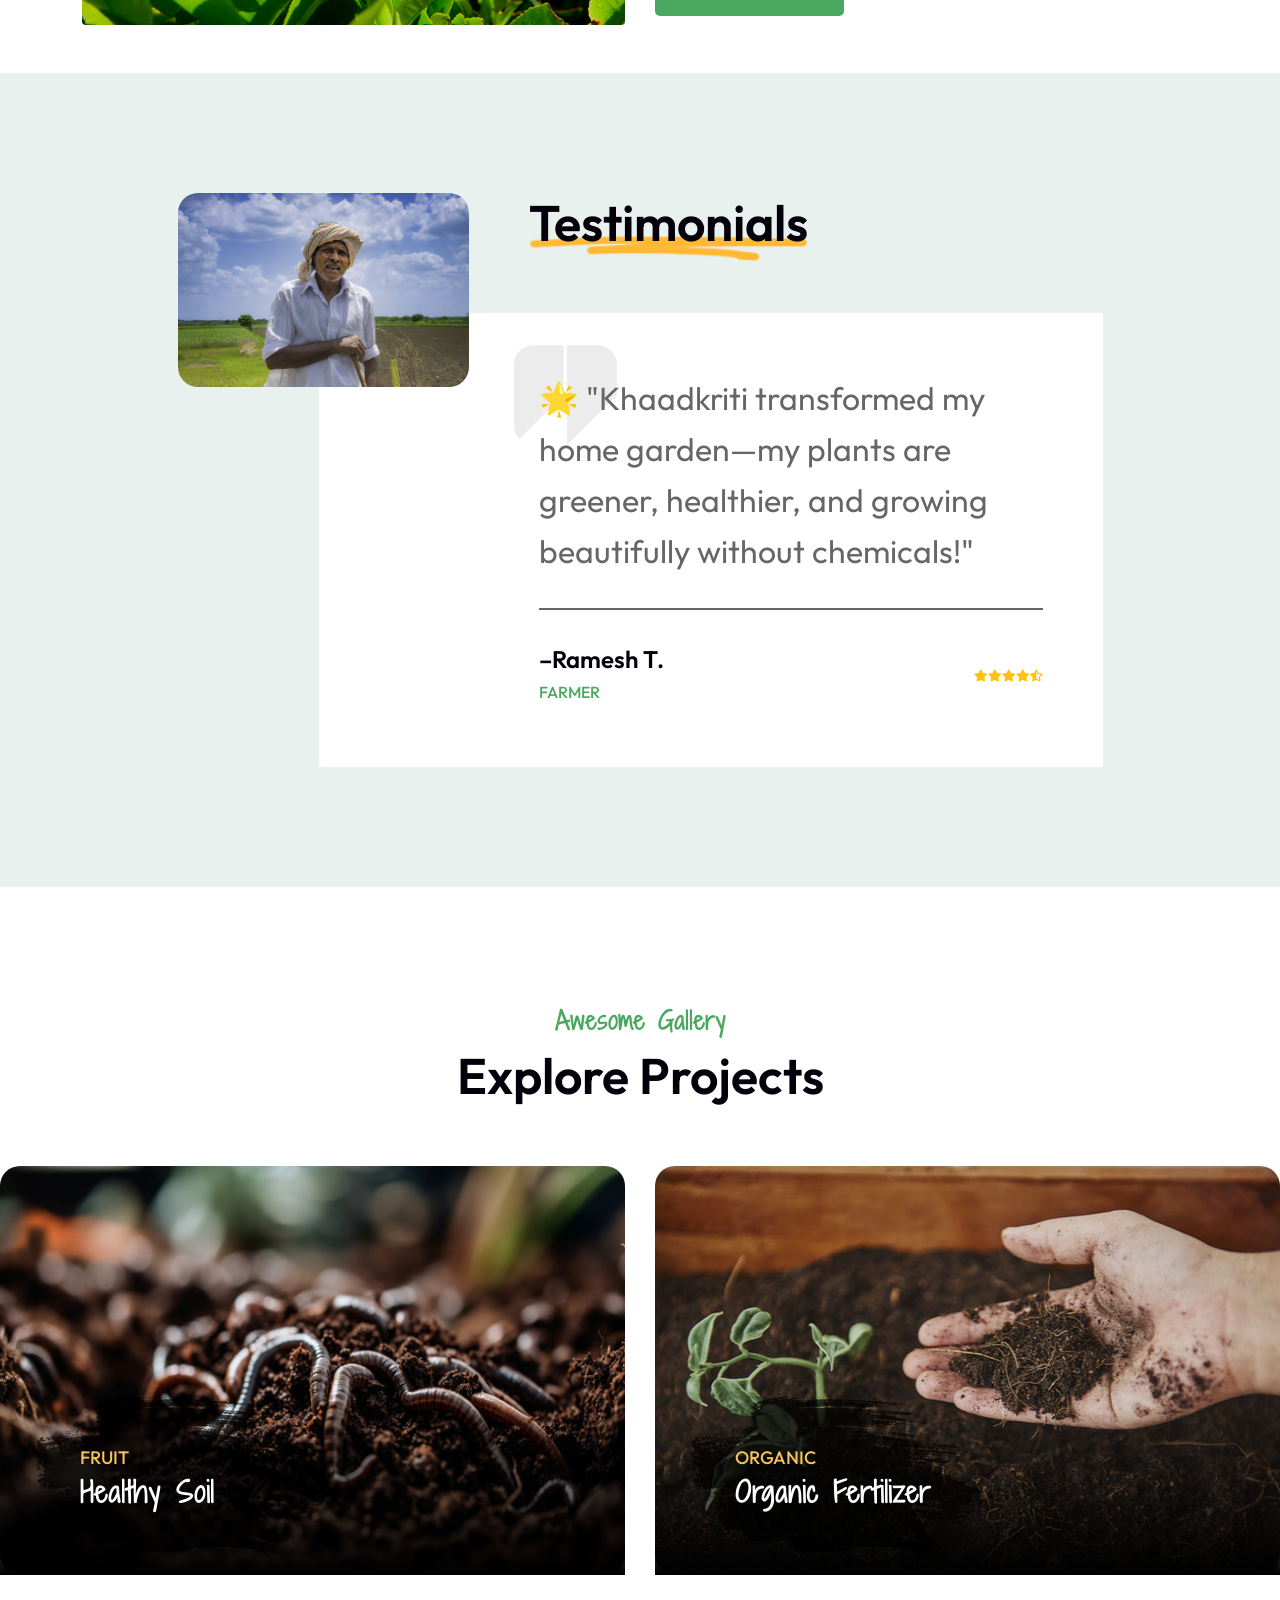
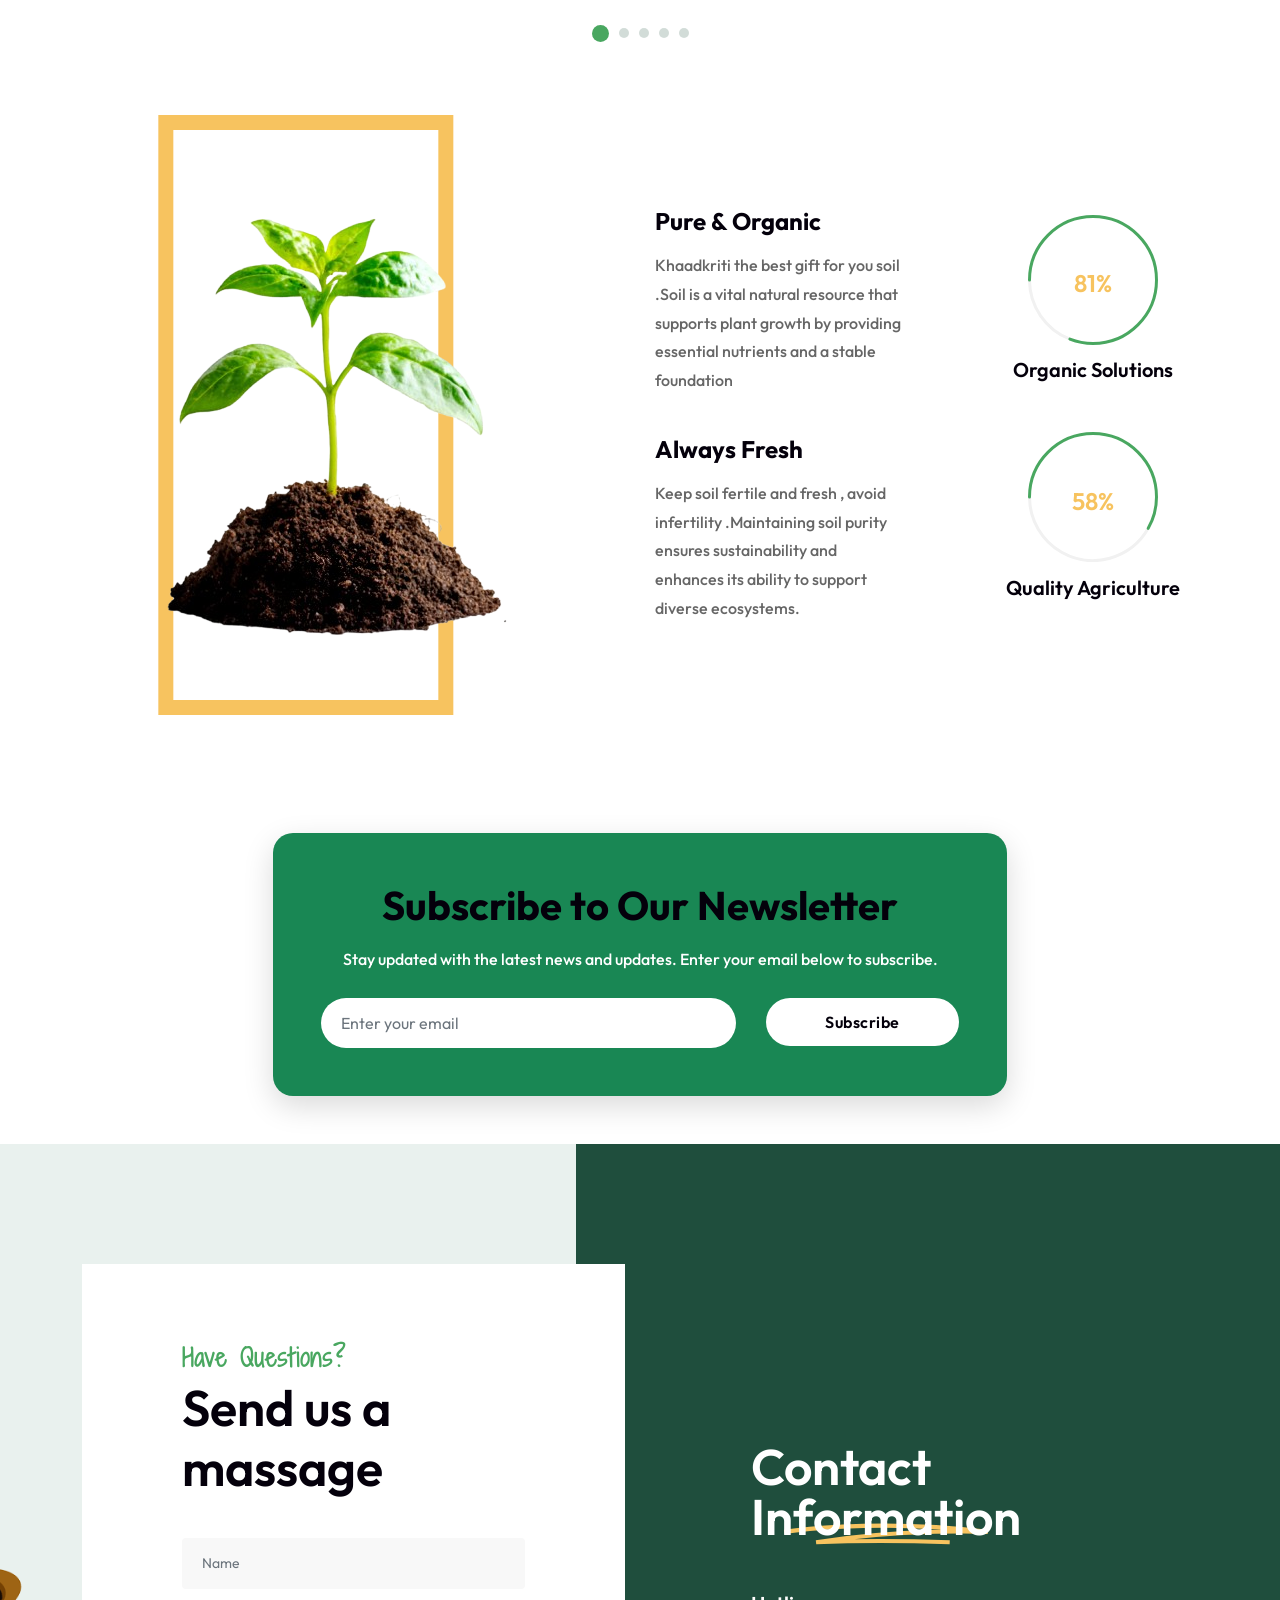
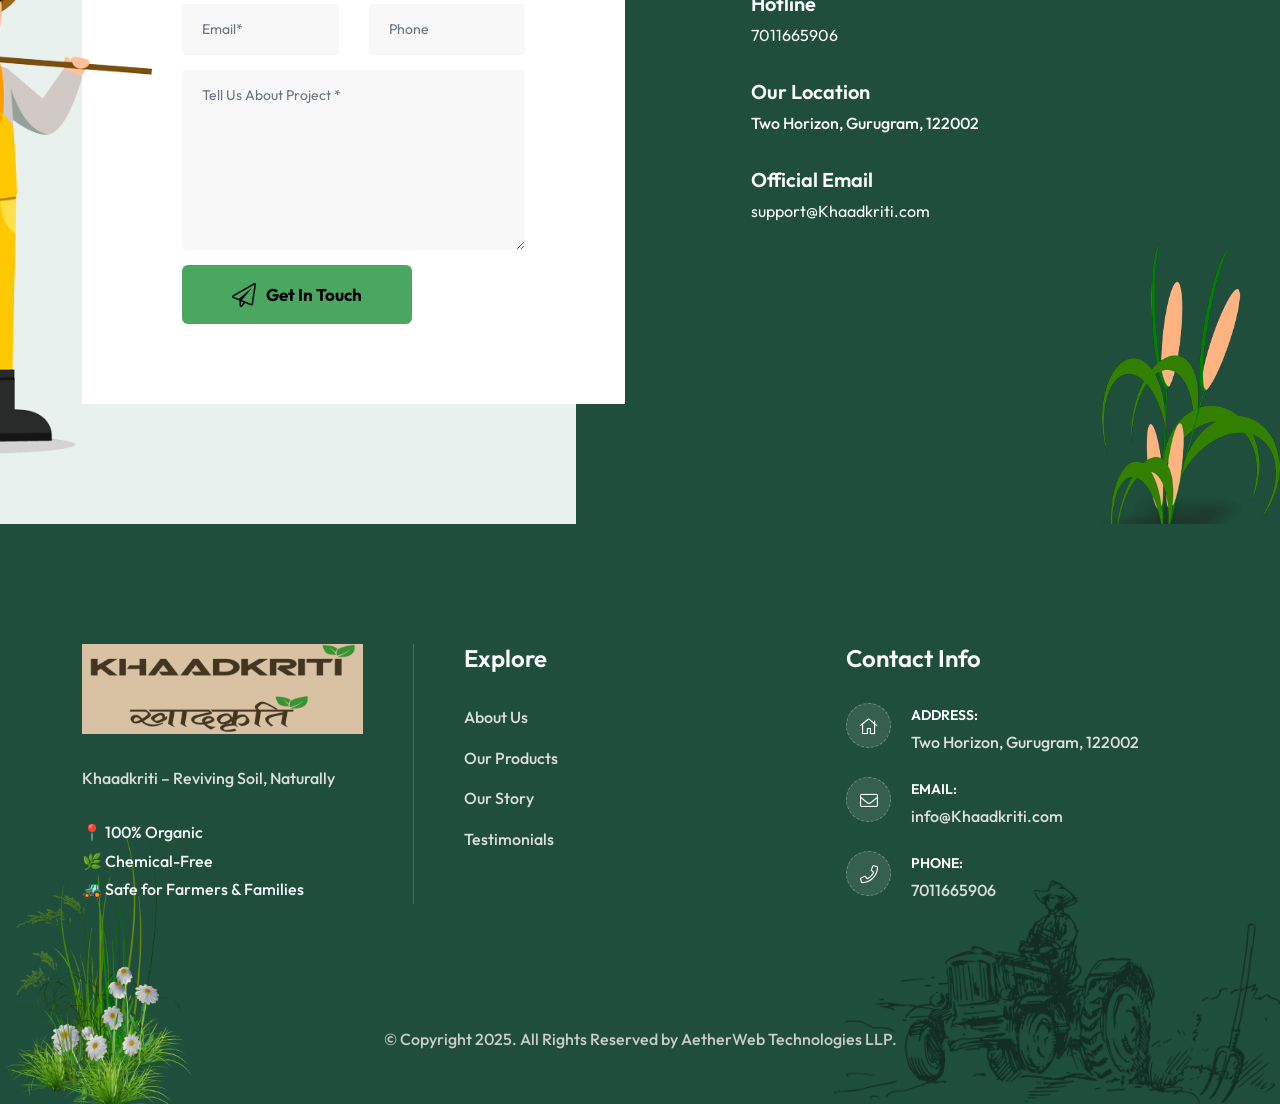
==== commit e90082a7: "Added A new Content" ====
--- a/index.html
+++ b/index.html
@@ -113,14 +113,14 @@
                 <!-- Collect the nav links, forms, and other content for toggling -->
                 <div class="collapse navbar-collapse" id="navbar-menu">
 
-                    <img src="assets/img/logo-mix.png" alt="Logo">
+                    <img src="assets/img/logo-mix.png" alt="Logo"  style="border-radius: 0px;">
                     <button type="button" class="navbar-toggle" data-toggle="collapse" data-target="#navbar-menu">
                         <i class="fa fa-times"></i>
                     </button>
                     
                     <ul class="nav navbar-nav navbar-right" data-in="fadeInDown" data-out="fadeOutUp">
                         <li class="dropdown">
-                            <a href="#"  >Home</a>
+                            <a href="index.html"  >Home</a>
                         </li>
                         <li class="dropdown">
                             <a href="index.html#About">About</a>
@@ -205,8 +205,8 @@
                                         </p>
                                         <div class="button">
                                             <a class="btn btn-theme btn-md radius animation" href="index.html#Products">Discover More</a>
-                                           <br>
-                                            <a class="btn btn-theme btn-md radius animation text center" href="index.html#Contact" style="margin-top: 8px; margin-left: 10px;">Join-us</a>
+                                           <br> 
+                                            <a class="btn btn-theme btn-md radius animation text center" href="joinus.html" style="margin-top: 8px; margin-left: 10px;">Join-us</a>
                                          
                                         </div>
                                     </div>
@@ -242,7 +242,7 @@
                                             100% Organic Soil and manmade organic fertilers to boast your soil       </p>
                                         <div class="button">
                                             <a class="btn btn-theme btn-md radius animation" href="about-us.html">Discover More</a> <br
-                                            <a class="btn btn-theme btn-md radius animation text center" href="index.html#Contact" style="margin-top: 8px; margin-left: 10px;">Join-us</a>
+                                            <a class="btn btn-theme btn-md radius animation text center"  href="joinus.html" style="margin-top: 8px; margin-left: 10px;">Join-us</a>
                                          
                                         </div>
                                     </div>
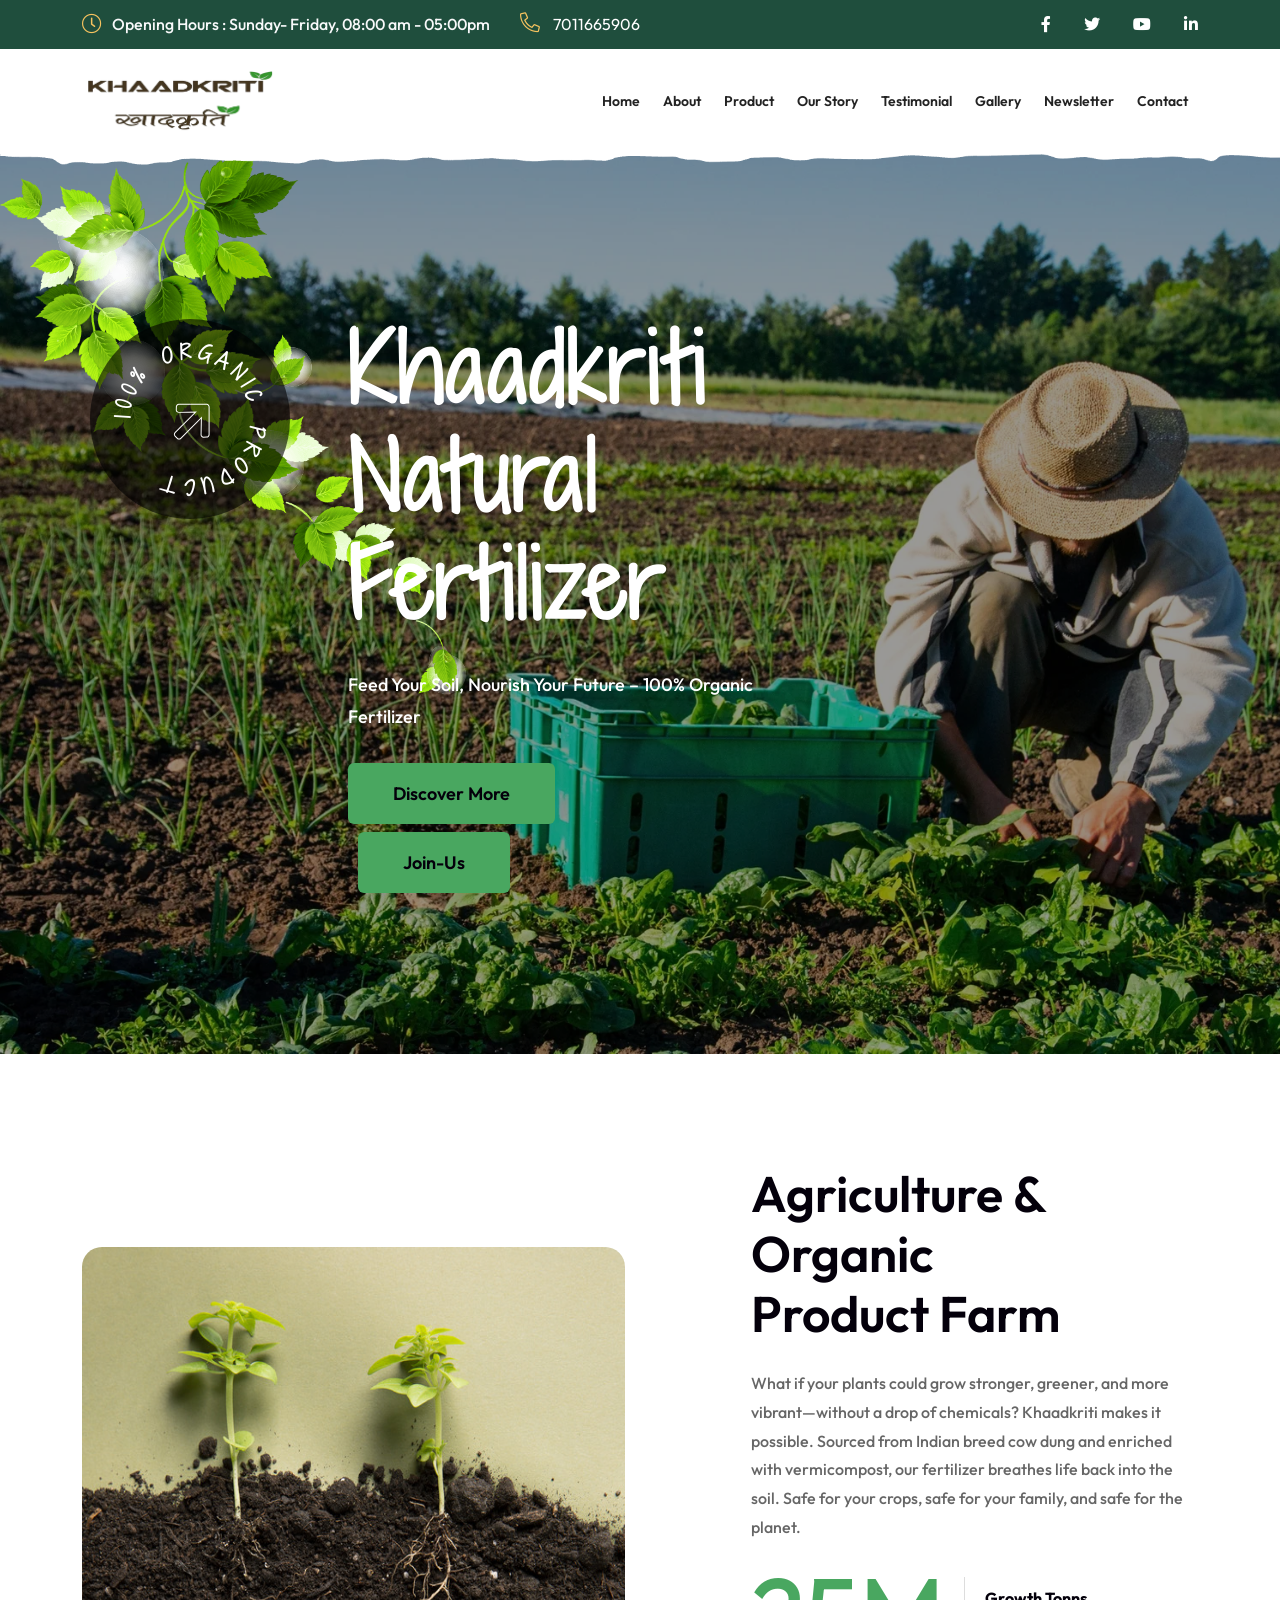
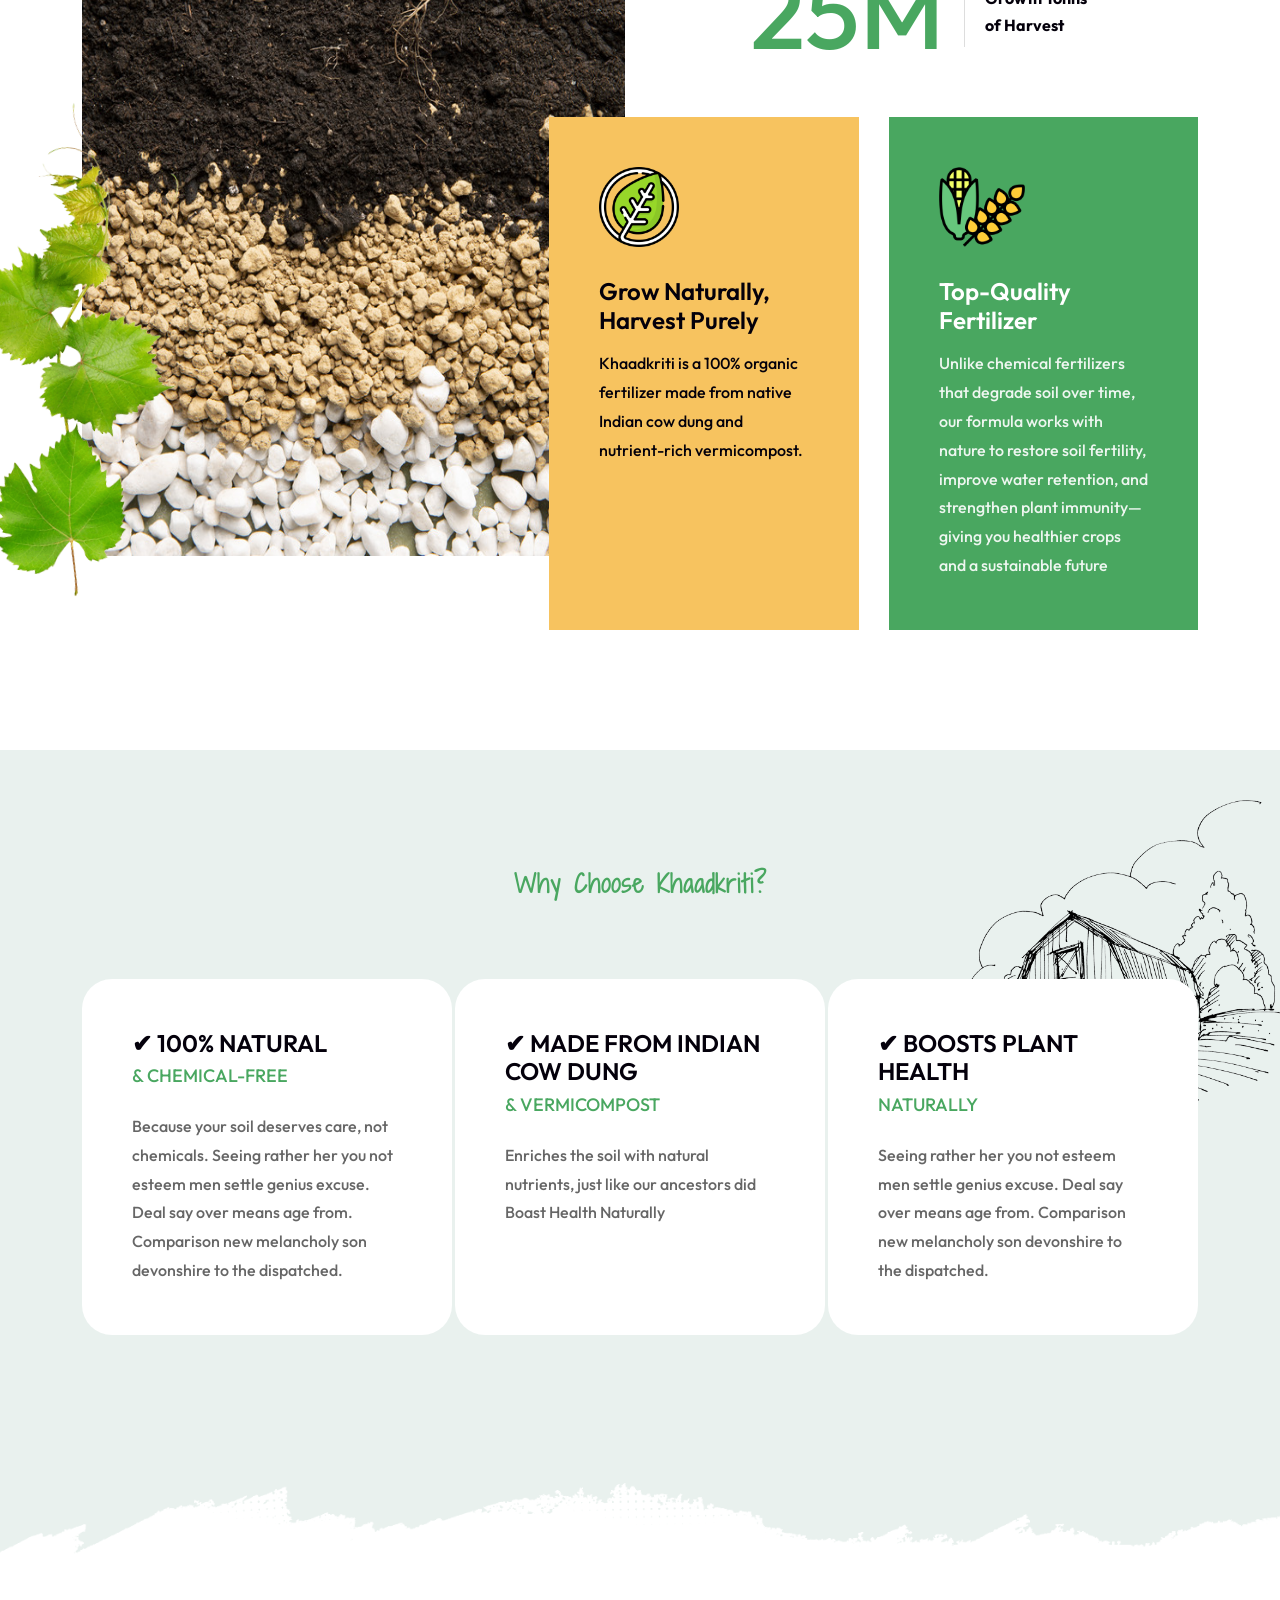
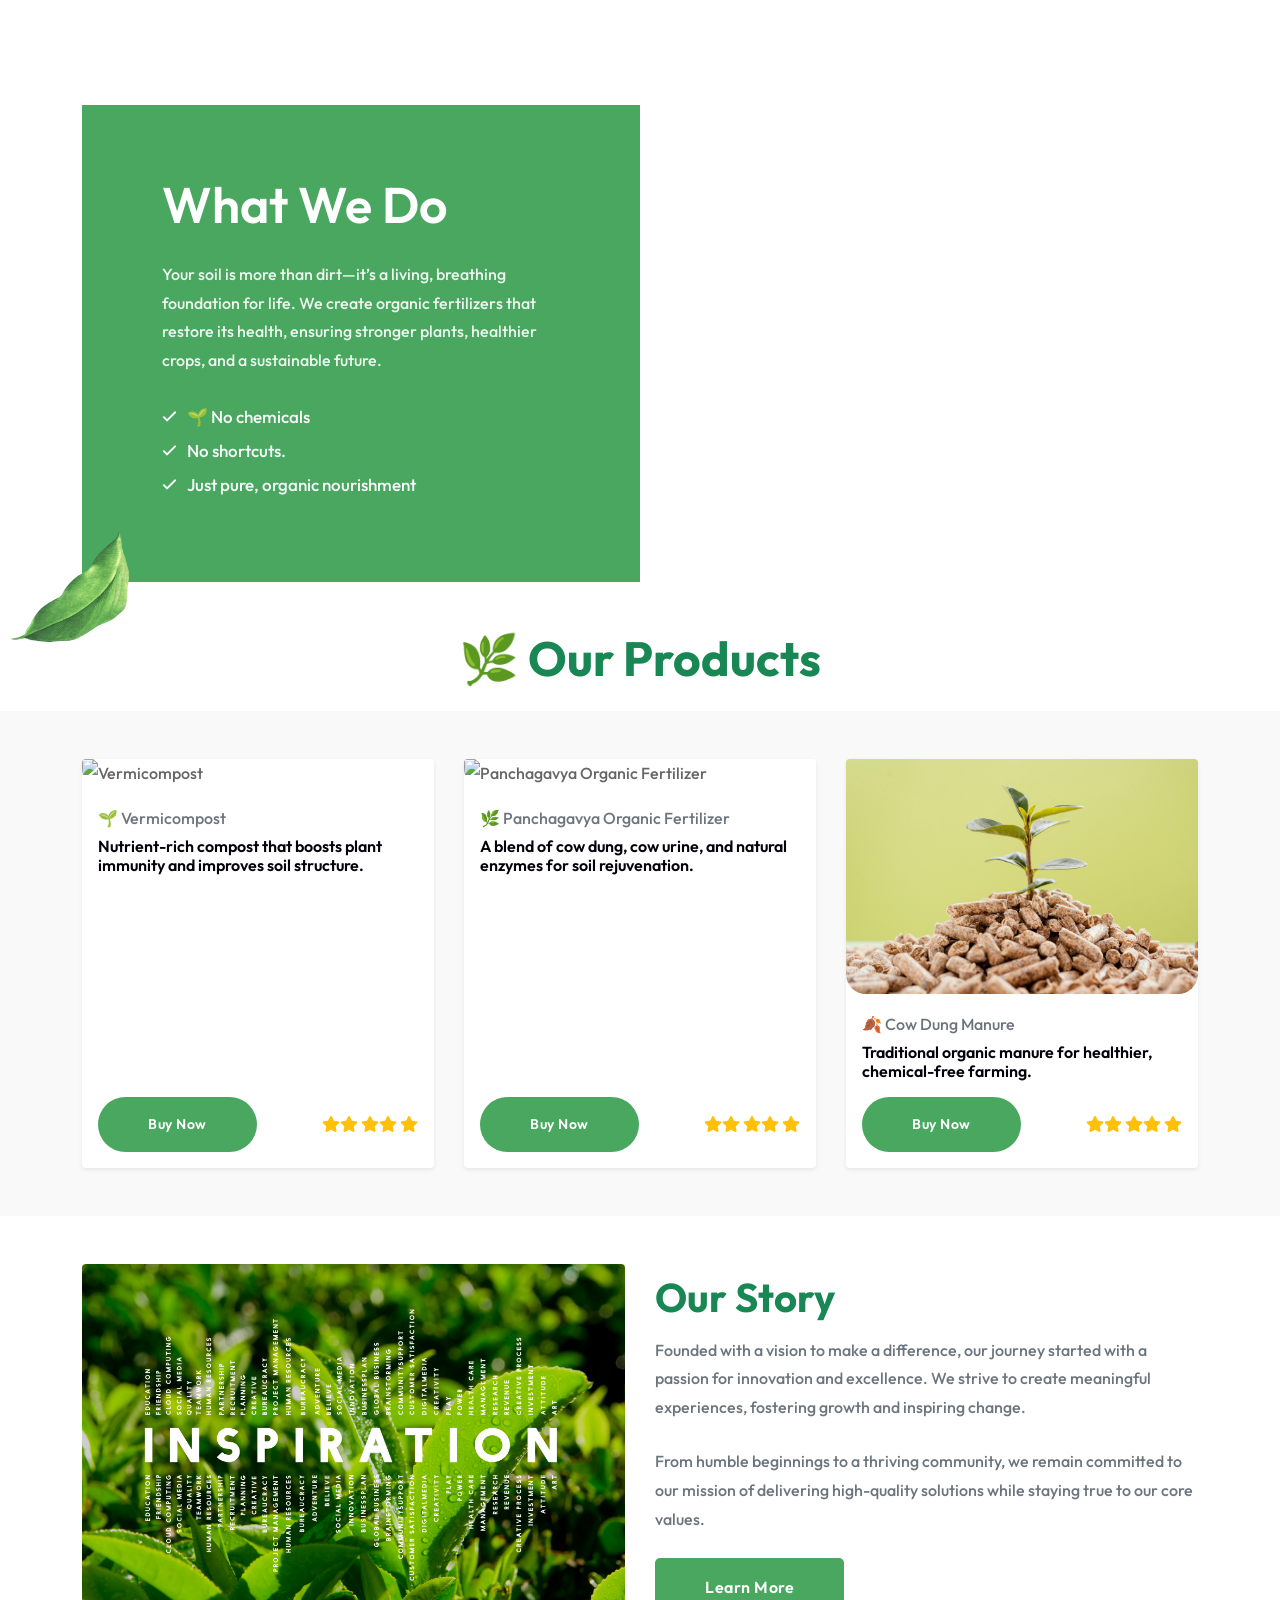
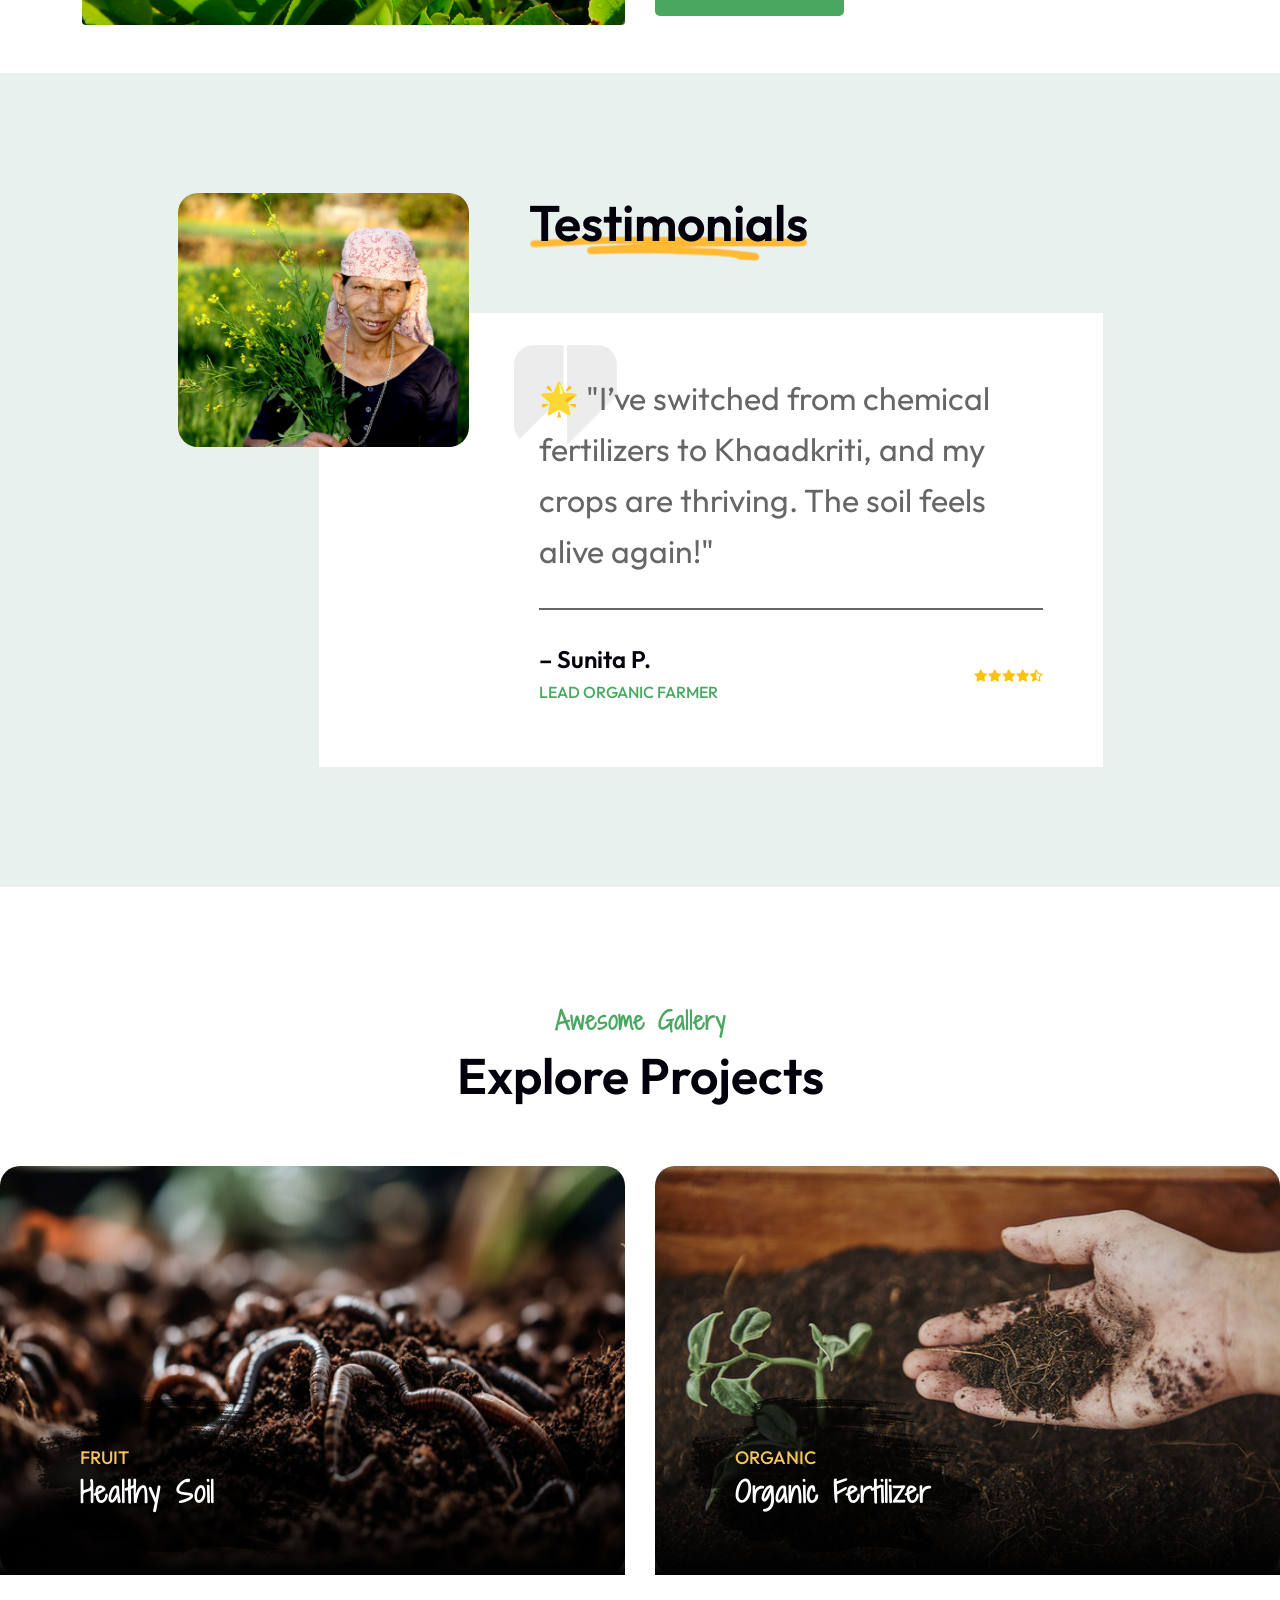
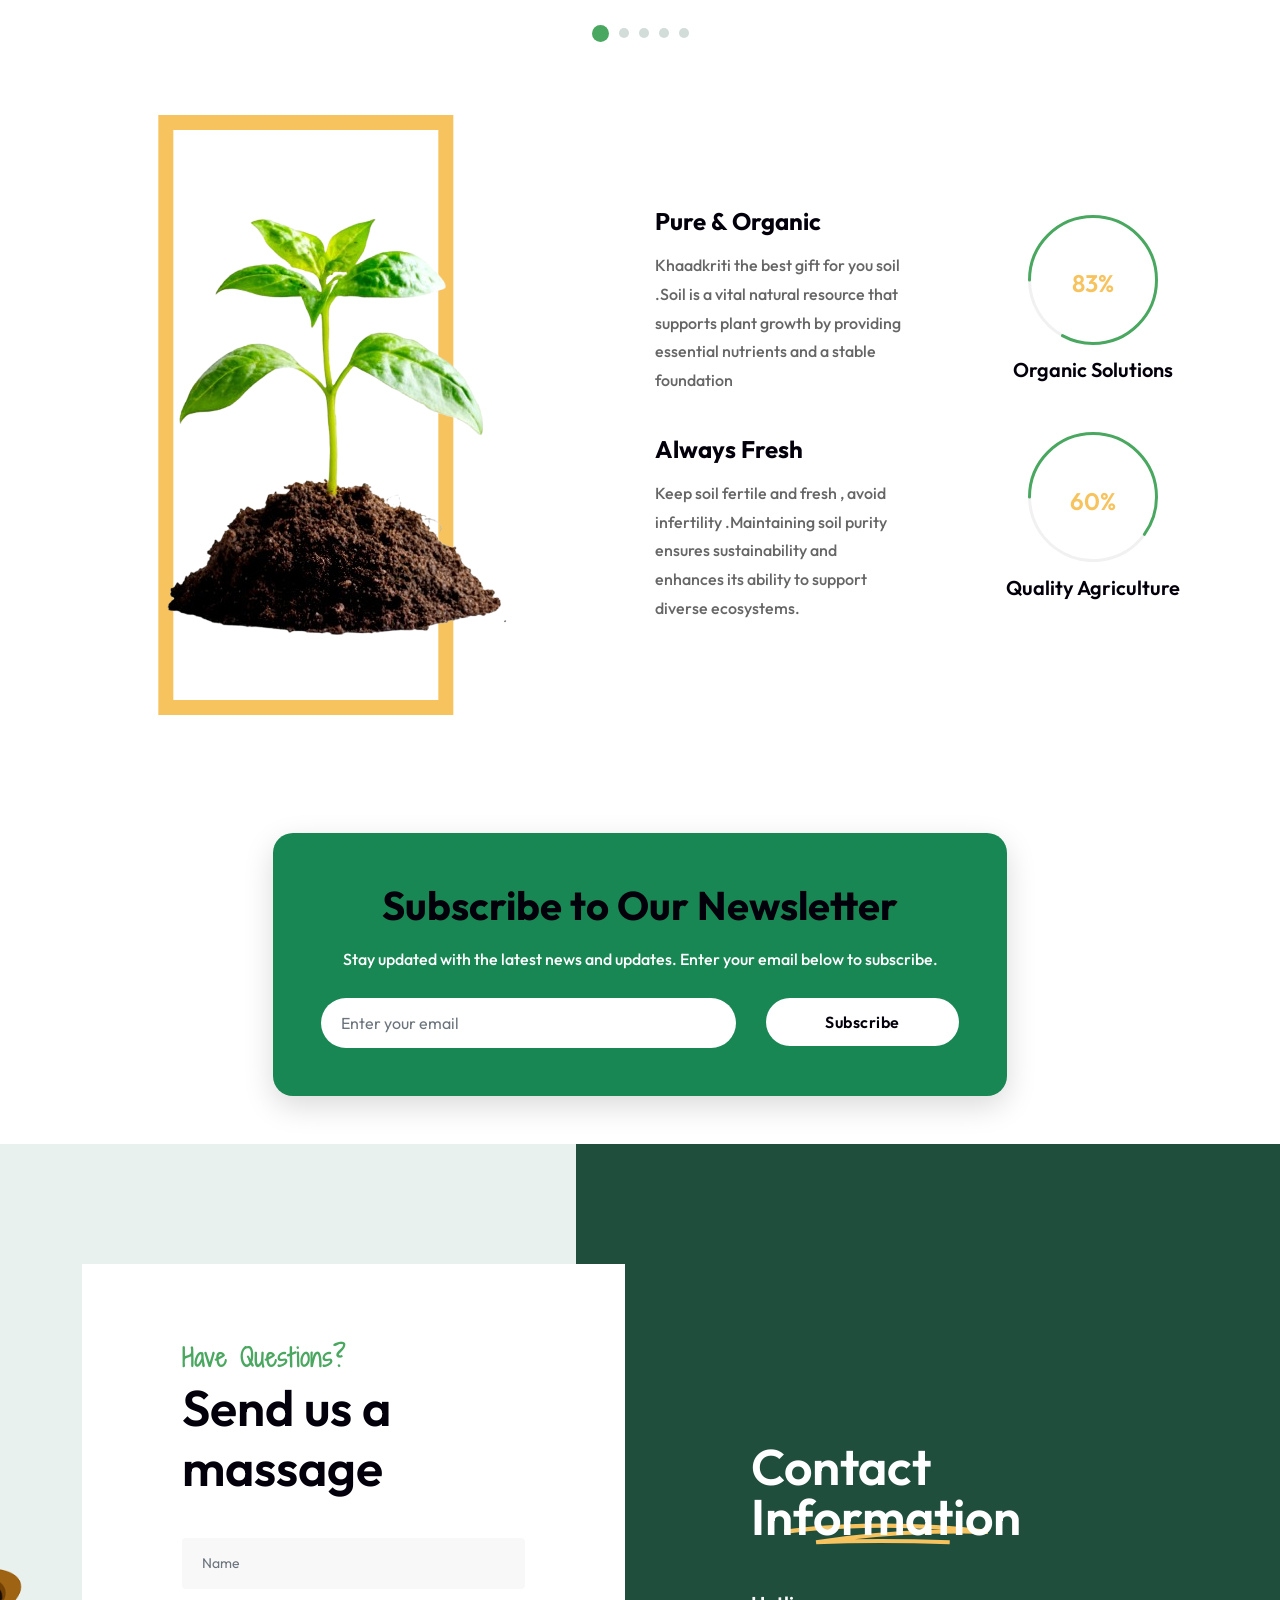
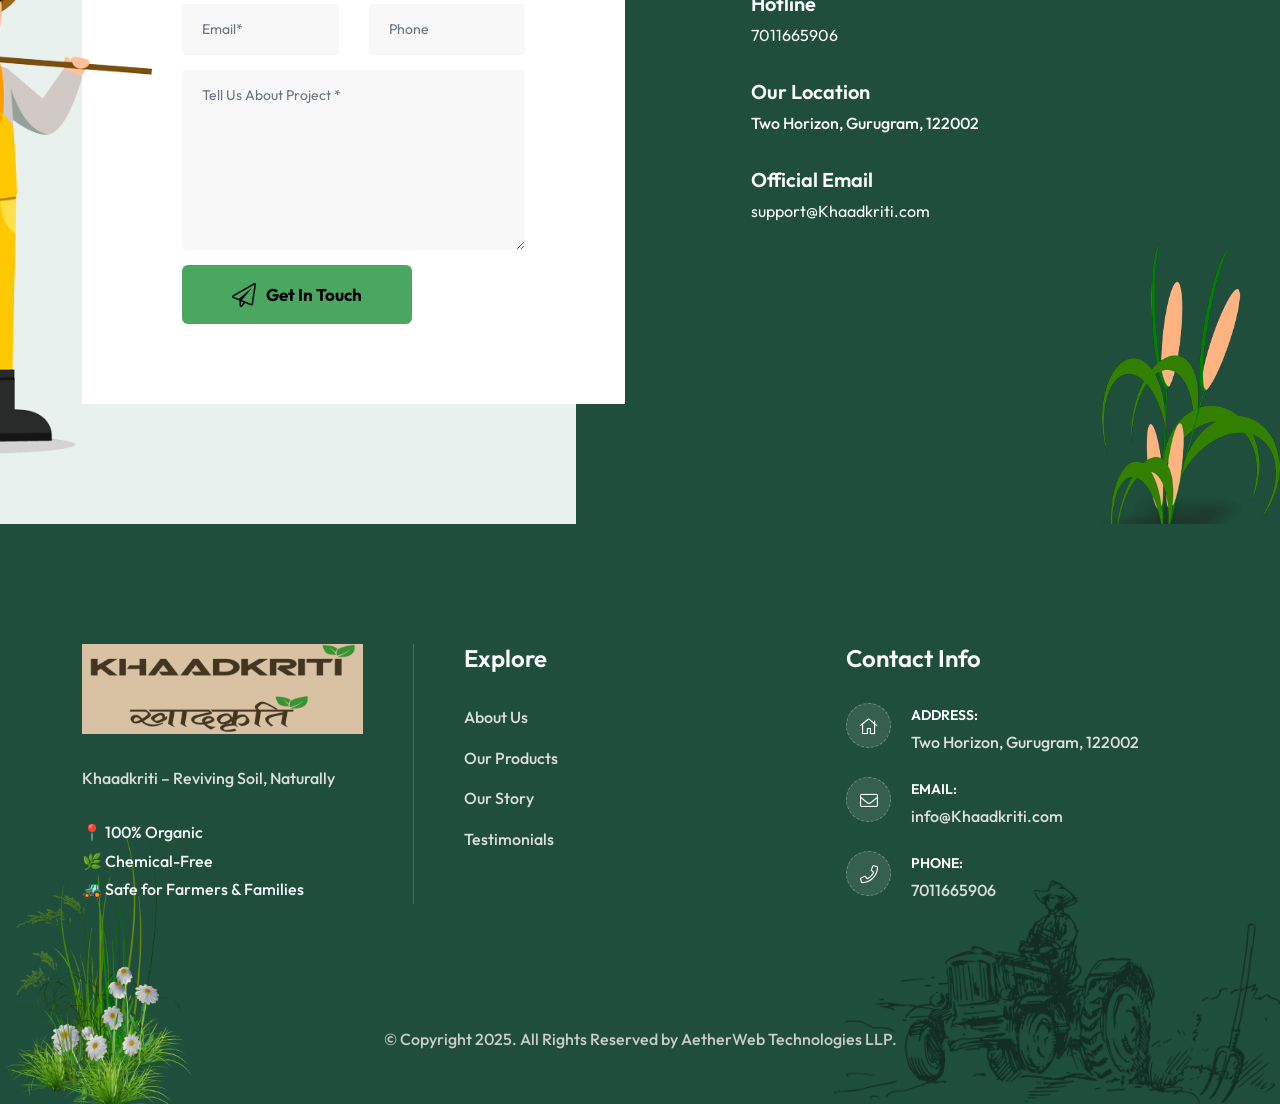
==== commit 02b55238: "Added new Button" ====
--- a/index.html
+++ b/index.html
@@ -240,11 +240,13 @@
                                         <h2><strong>Homemade</strong> Organic Product</h2>
                                         <p>
                                             100% Organic Soil and manmade organic fertilers to boast your soil       </p>
-                                        <div class="button">
-                                            <a class="btn btn-theme btn-md radius animation" href="about-us.html">Discover More</a> <br
-                                            <a class="btn btn-theme btn-md radius animation text center"  href="joinus.html" style="margin-top: 8px; margin-left: 10px;">Join-us</a>
-                                         
-                                        </div>
+                                            <div class="button">
+                                                <a class="btn btn-theme btn-md radius animation" href="index.html#Products">Discover More</a>
+                                               <br> 
+                                                <a class="btn btn-theme btn-md radius animation text center" href="joinus.html" style="margin-top: 8px; margin-left: 10px;">Join-us</a>
+                                             
+                                            </div>
+                                      
                                     </div>
                                 </div>
                             </div>
